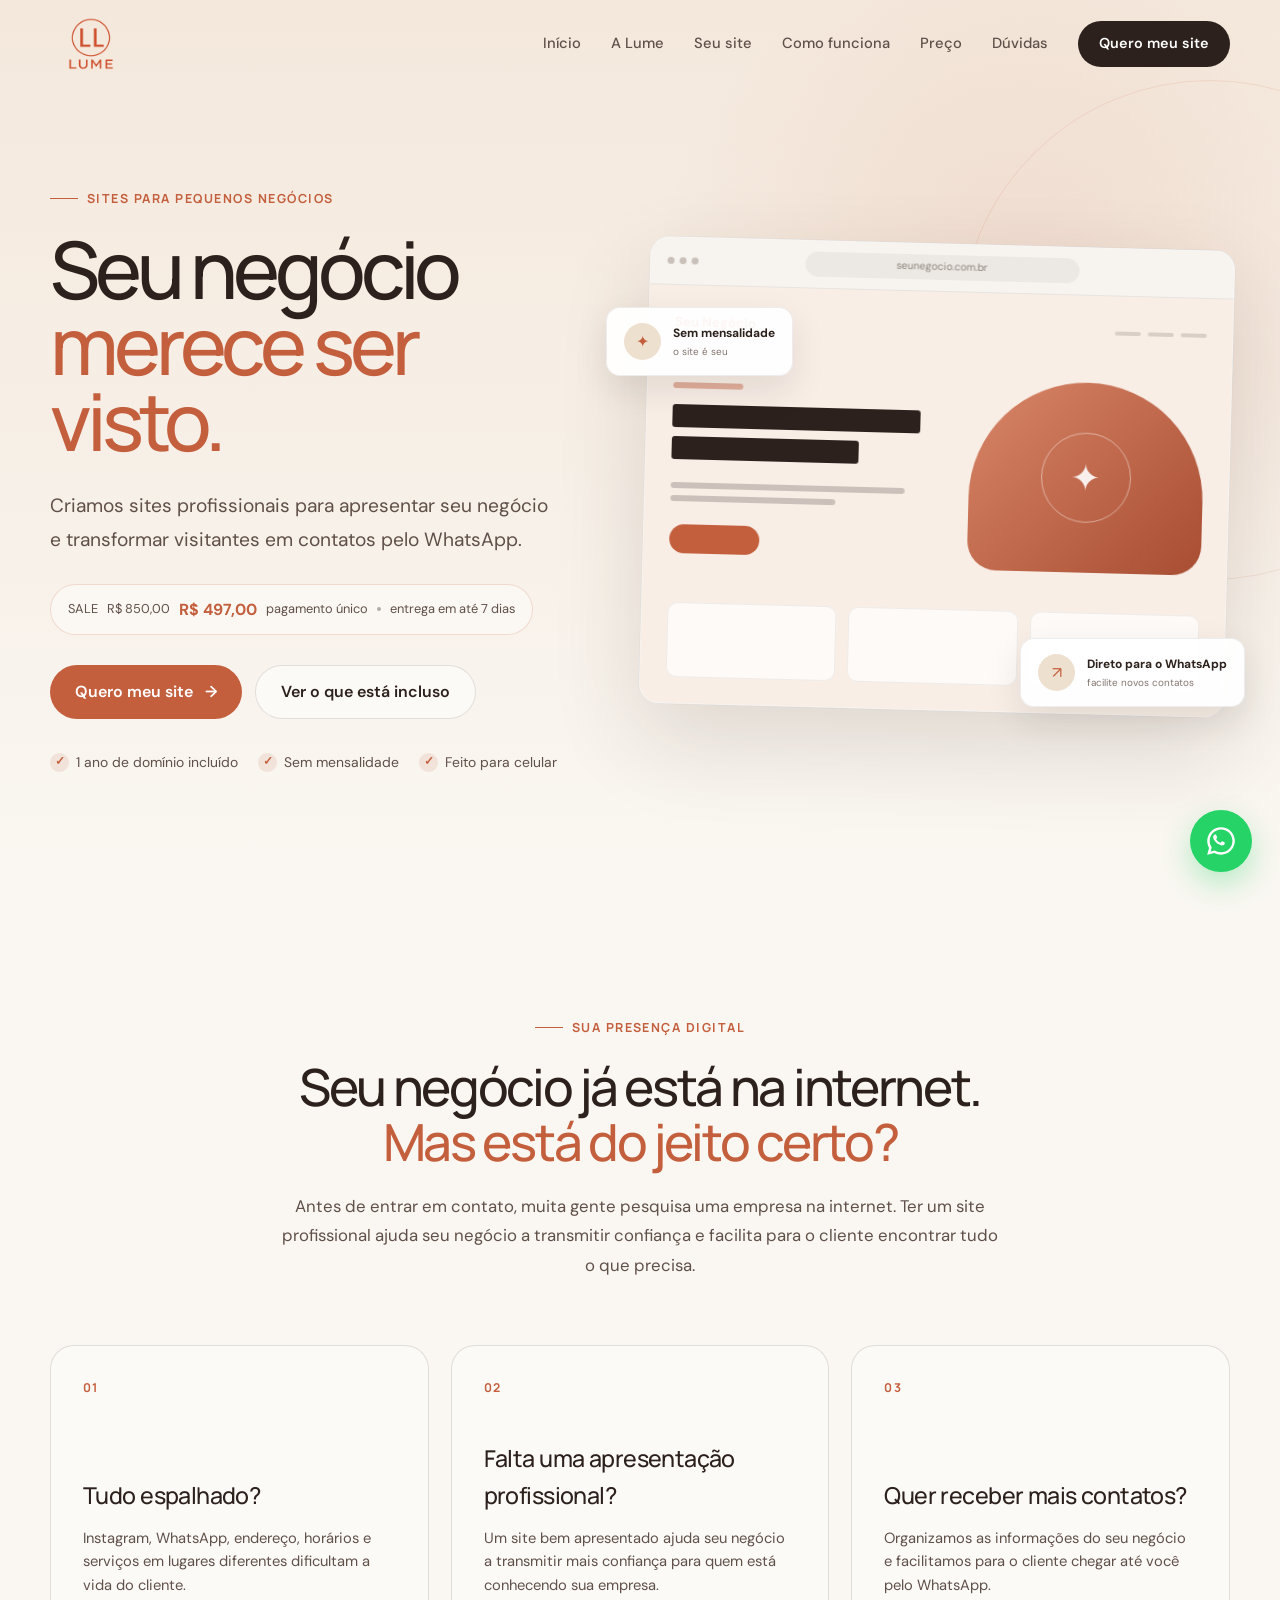
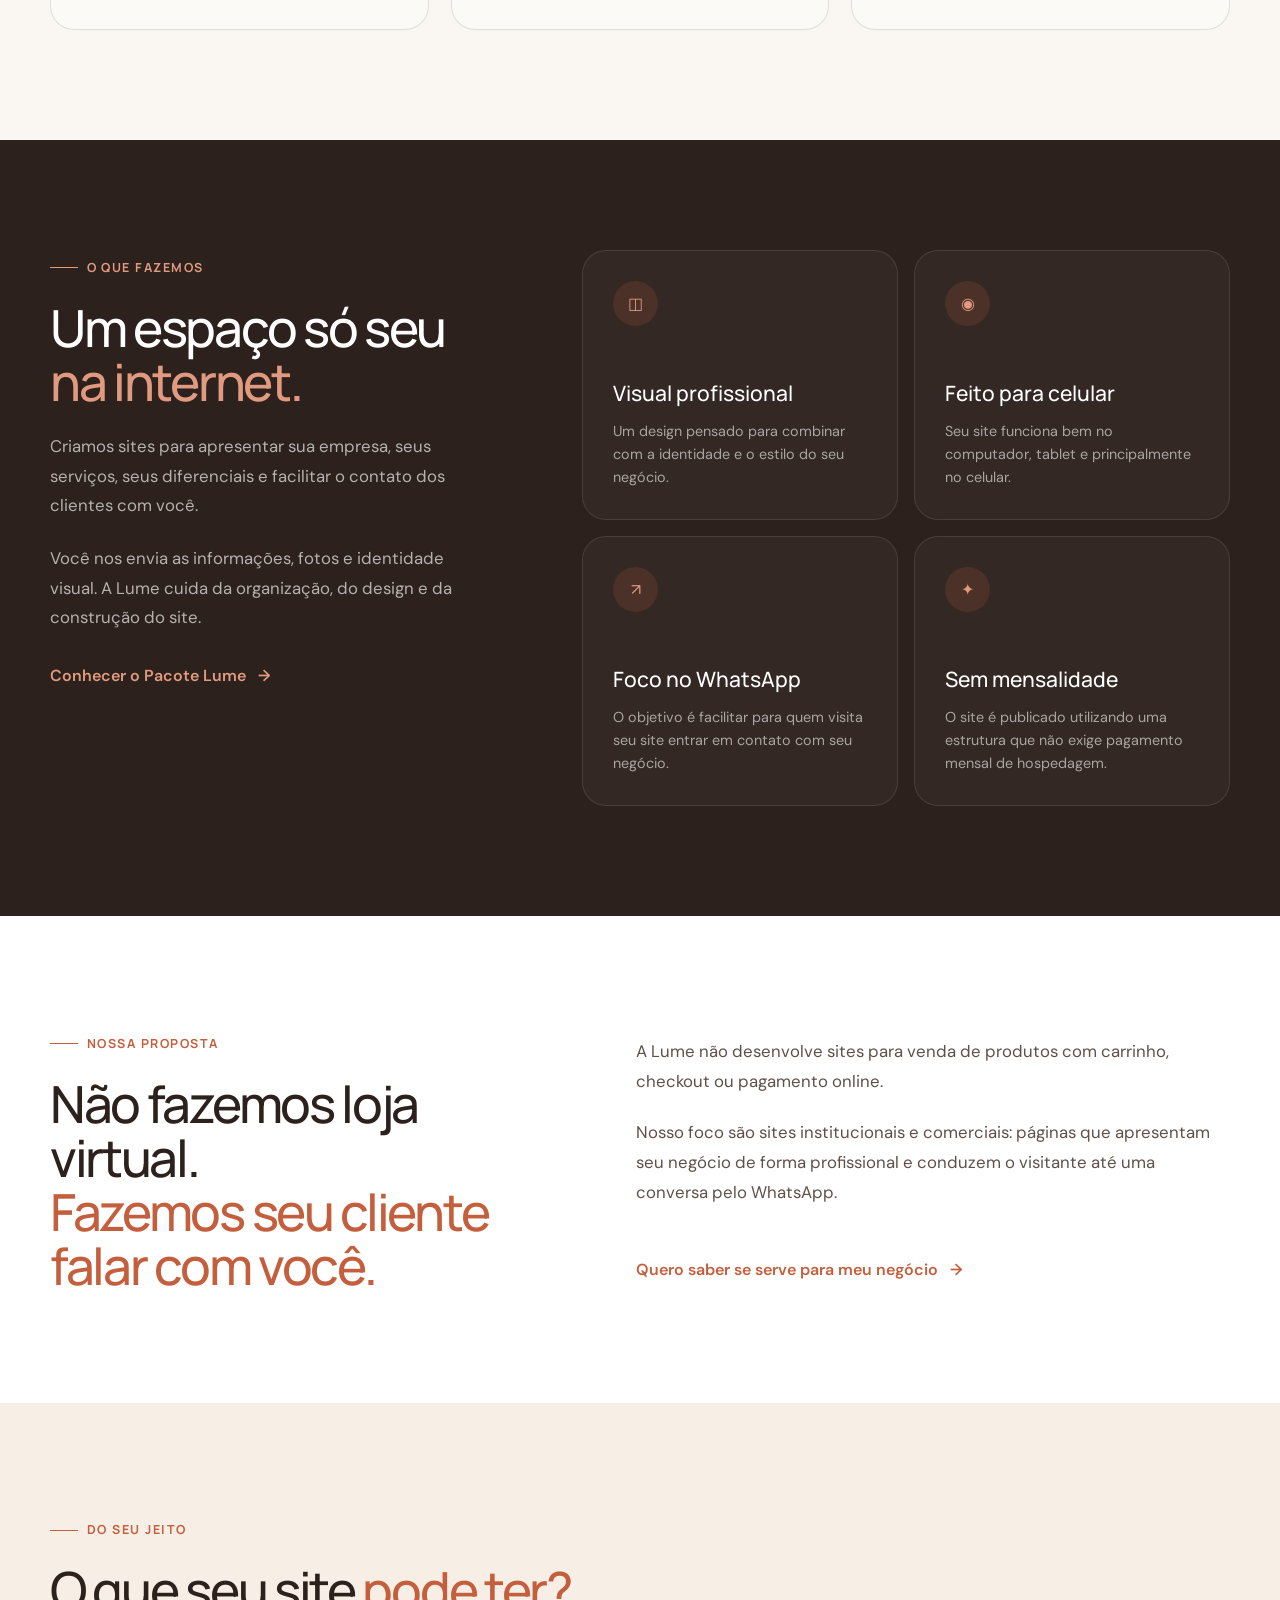
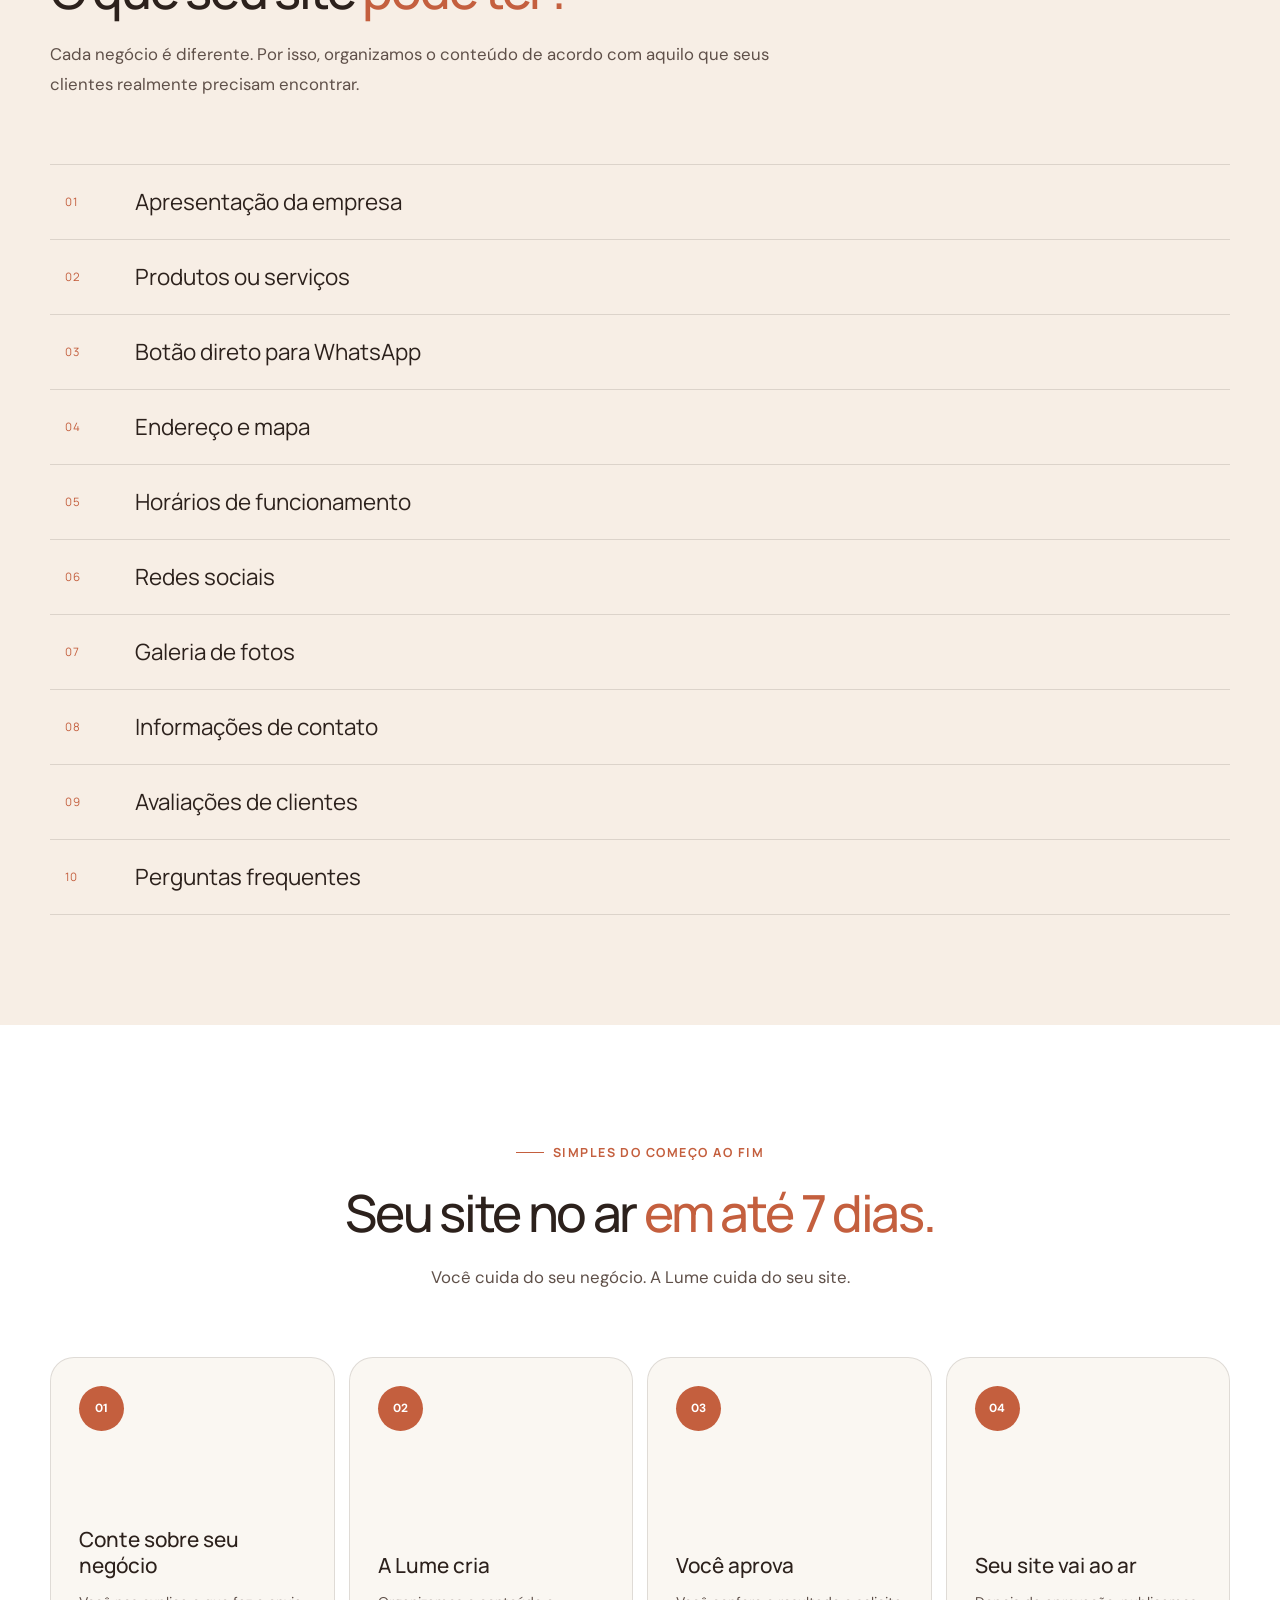
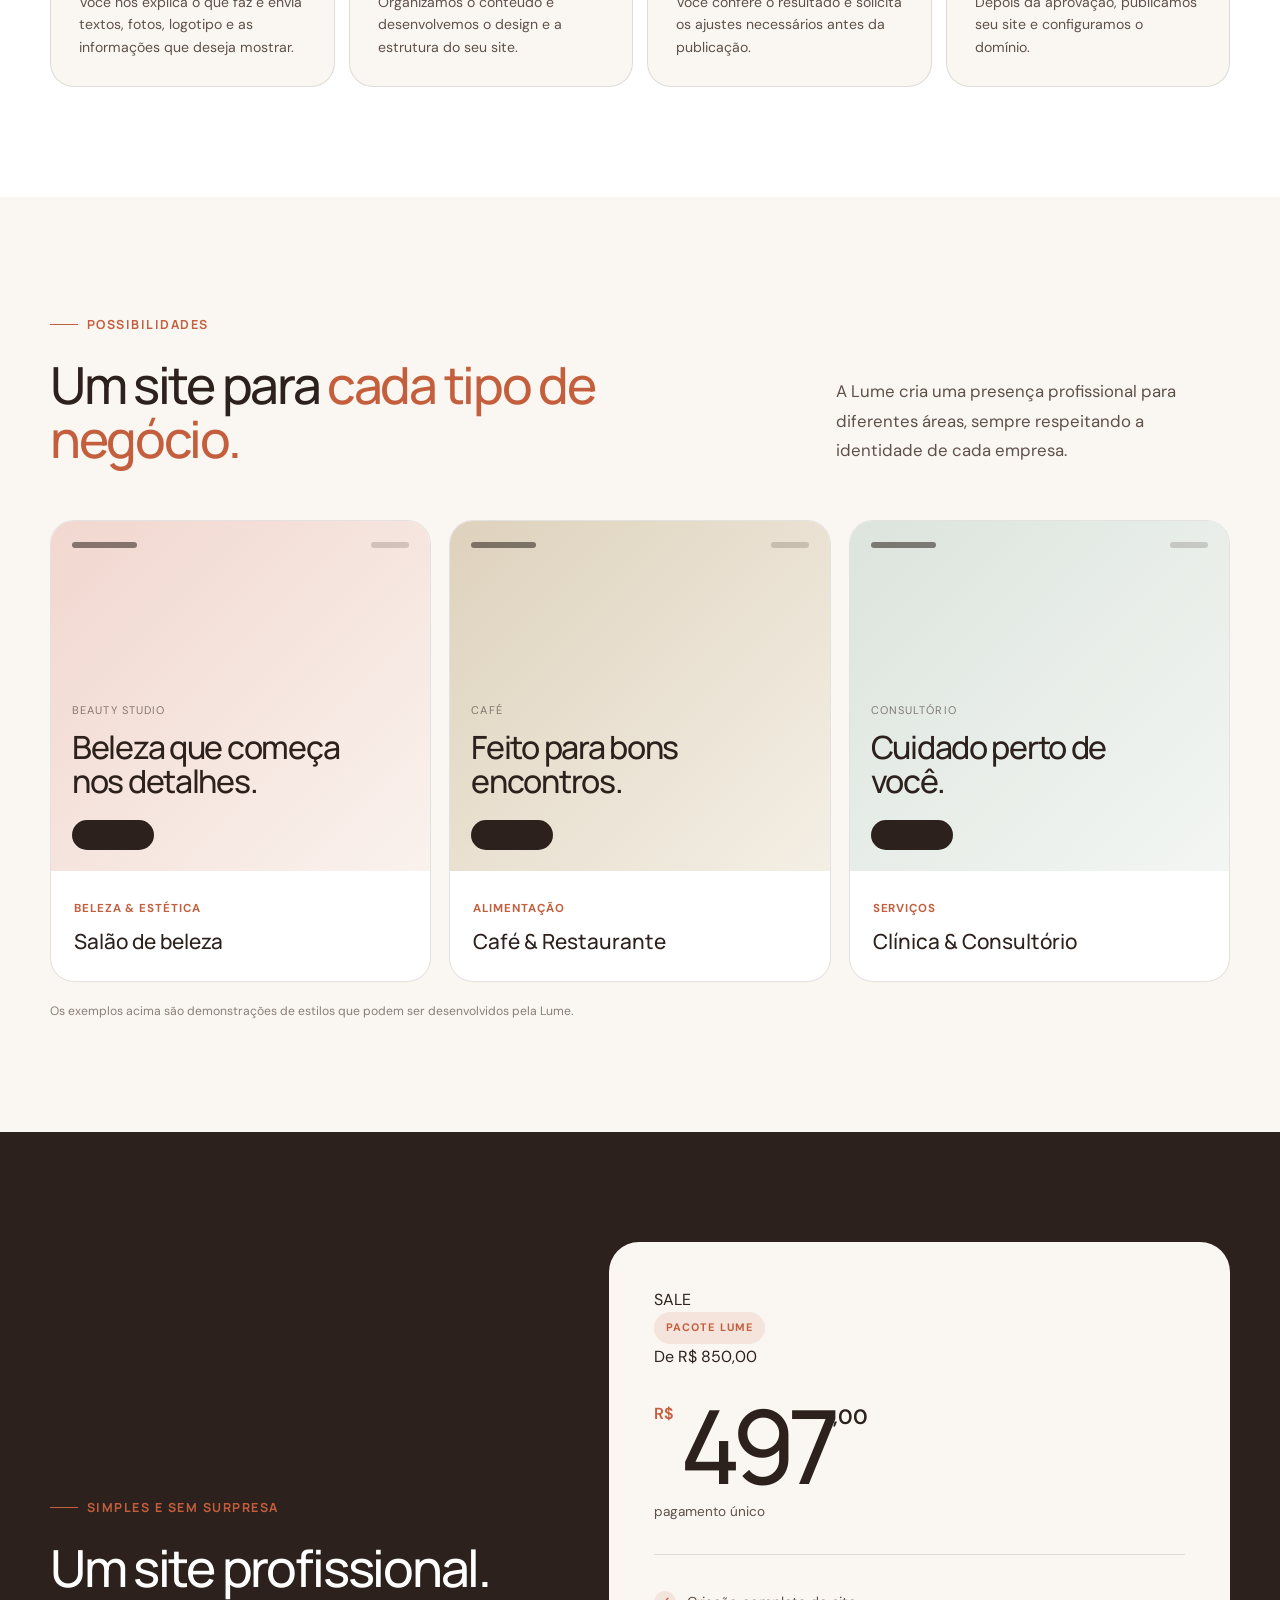
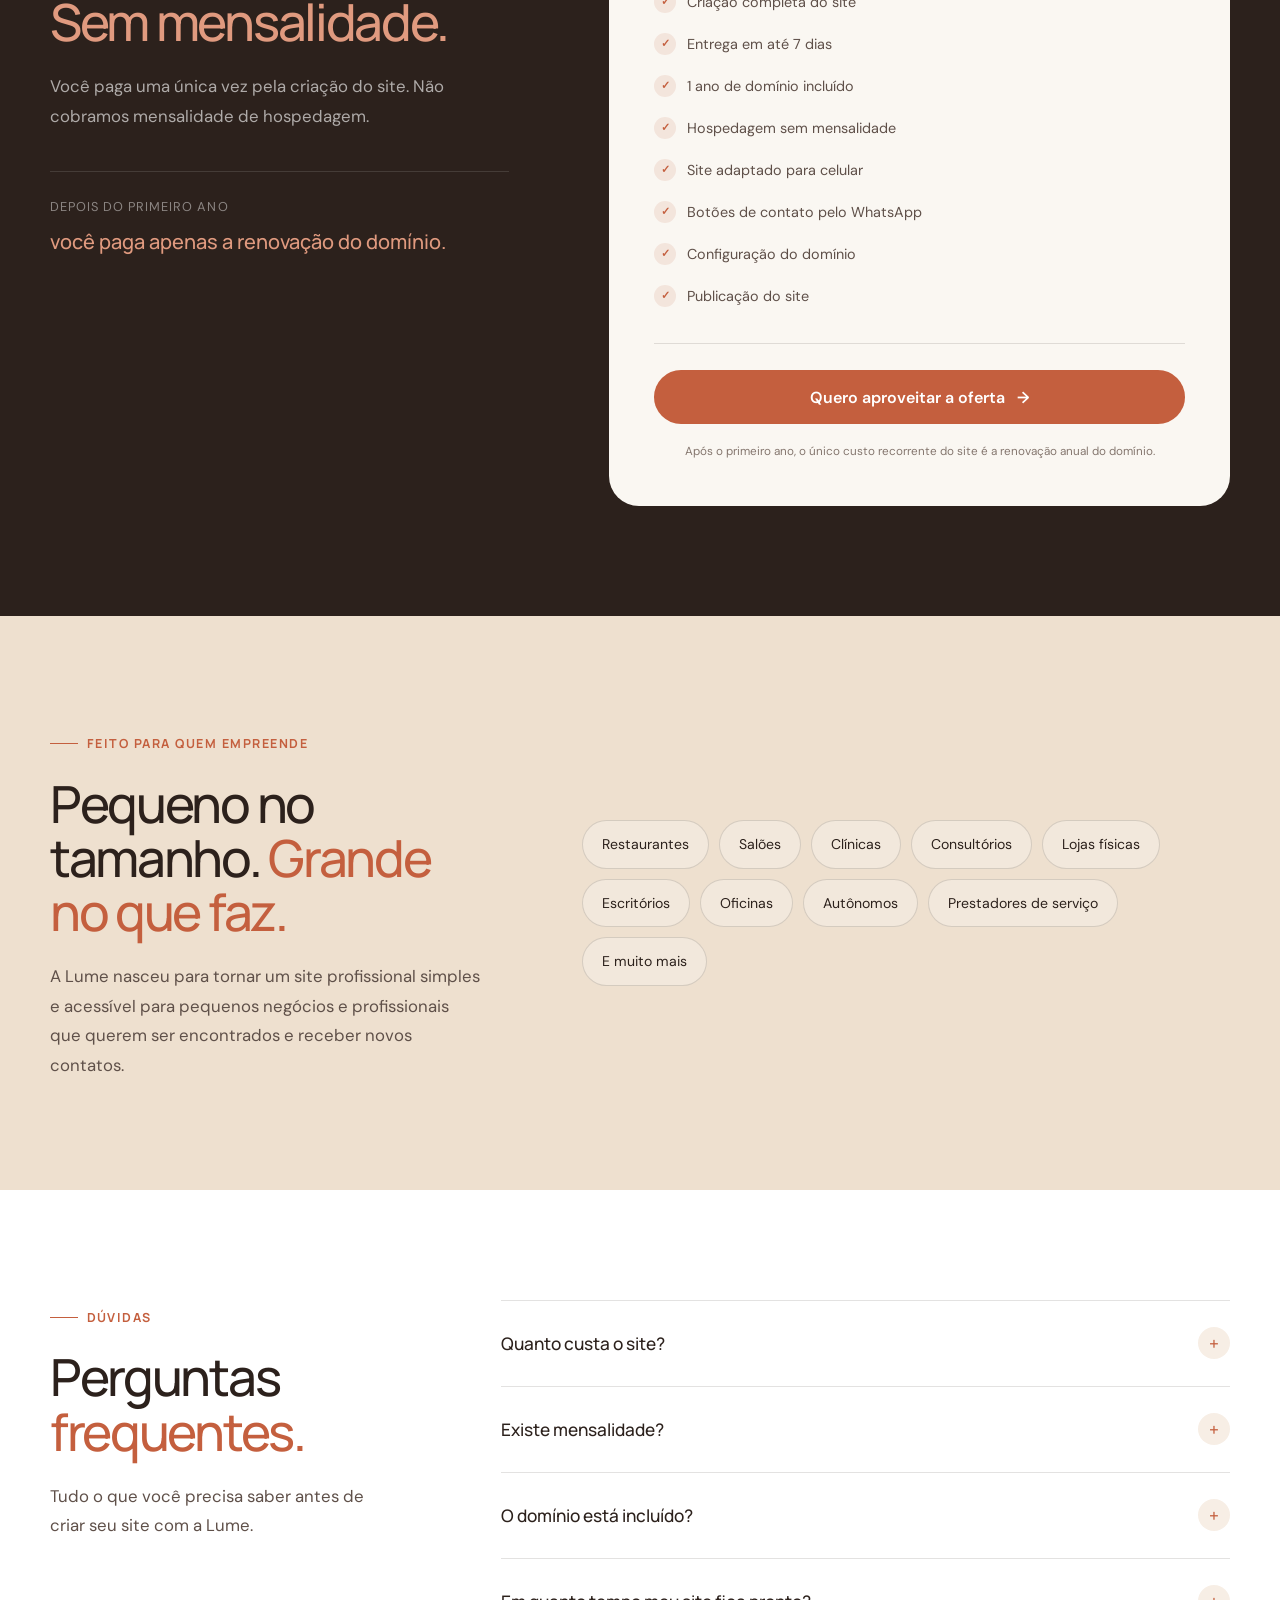
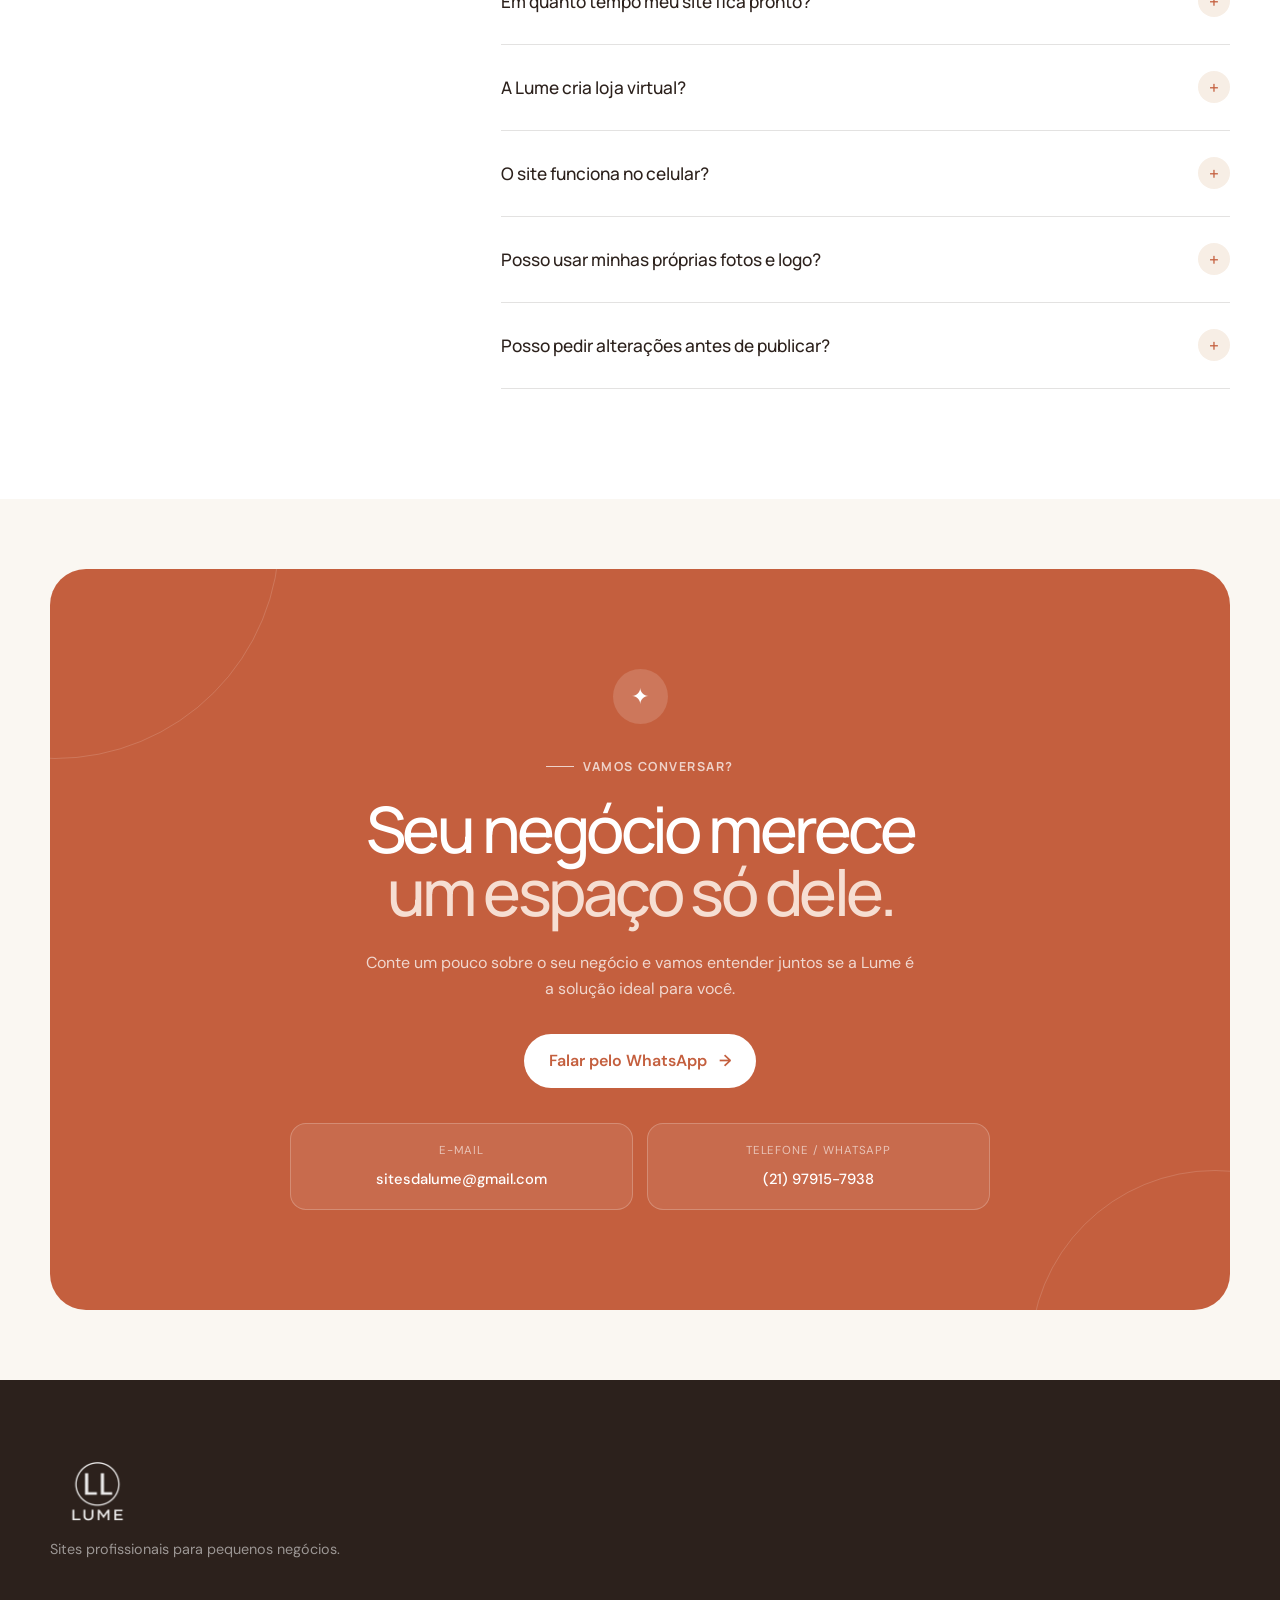
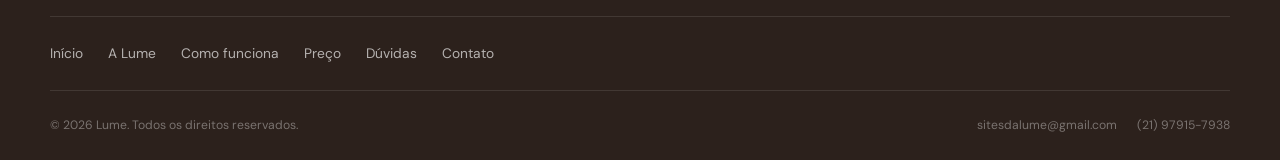
==== index.html @ 743e40e5 "Cria site inicial da Lume" ====
<!DOCTYPE html>
<html lang="pt-BR">
<head>
    <meta charset="UTF-8">

    <meta
        name="viewport"
        content="width=device-width, initial-scale=1.0"
    >

    <title>Lume | Sites para pequenos negócios</title>

    <meta
        name="description"
        content="A Lume cria sites profissionais para pequenos negócios, focados em gerar contatos pelo WhatsApp. Oferta especial por R$ 497, entrega em até 7 dias, 1 ano de domínio incluído e sem mensalidade."
    >

    <meta
        name="theme-color"
        content="#f4e8dc"
    >

    <!-- FAVICON -->
    <link
        rel="icon"
        type="image/png"
        href="imagens/logo-lume-t.png"
    >

    <link
        rel="apple-touch-icon"
        href="imagens/logo-lume-t.png"
    >

    <!-- GOOGLE FONTS -->
    <link
        rel="preconnect"
        href="https://fonts.googleapis.com"
    >

    <link
        rel="preconnect"
        href="https://fonts.gstatic.com"
        crossorigin
    >

    <link
        href="https://fonts.googleapis.com/css2?family=DM+Sans:wght@400;500;600;700&family=Manrope:wght@400;500;600;700&display=swap"
        rel="stylesheet"
    >

    <link
        rel="stylesheet"
        href="style.css"
    >
</head>

<body>

    <header class="header" id="header">

        <div class="container header-container">

            <a
                href="#inicio"
                class="logo-link"
                aria-label="Lume - Página inicial"
            >
                <img
                    src="imagens/logo-lume-t.png"
                    alt="Lume"
                    class="logo"
                >
            </a>

            <nav
                class="nav"
                id="nav"
                aria-label="Menu principal"
            >

                <a href="#inicio">Início</a>
                <a href="#sobre">A Lume</a>
                <a href="#sites">Seu site</a>
                <a href="#processo">Como funciona</a>
                <a href="#pacote">Preço</a>
                <a href="#faq">Dúvidas</a>

            </nav>

            <a
                href="#contato"
                class="btn btn-header"
            >
                Quero meu site
            </a>

            <button
                class="menu-button"
                id="menuButton"
                aria-label="Abrir menu"
                aria-expanded="false"
                aria-controls="nav"
            >
                <span></span>
                <span></span>
                <span></span>
            </button>

        </div>

    </header>


    <main>

        <!-- HERO -->

        <section
            class="hero"
            id="inicio"
        >

            <div class="container hero-container">

                <div class="hero-content reveal">

                    <span class="eyebrow">
                        Sites para pequenos negócios
                    </span>

                    <h1>
                        Seu negócio
                        <span>merece ser visto.</span>
                    </h1>

                    <p class="hero-text">
                        Criamos sites profissionais para apresentar
                        seu negócio e transformar visitantes em
                        contatos pelo WhatsApp.
                    </p>


                    <div class="hero-offer">

                        <span class="hero-sale">
                            SALE
                        </span>

                        <span class="hero-old-price">
                            R$ 850,00
                        </span>

                        <strong>
                            R$ 497,00
                        </strong>

                        <span>
                            pagamento único
                        </span>

                        <i></i>

                        <span>
                            entrega em até 7 dias
                        </span>

                    </div>


                    <div class="hero-actions">

                        <a
                            href="https://wa.me/5521979157938?text=Olá%2C%20Lume!%20Tenho%20interesse%20na%20oferta%20de%20R%24%20497%20para%20criação%20do%20meu%20site."
                            class="btn btn-primary"
                            target="_blank"
                            rel="noopener noreferrer"
                        >
                            Quero meu site
                            <span aria-hidden="true">→</span>
                        </a>

                        <a
                            href="#pacote"
                            class="btn btn-secondary"
                        >
                            Ver o que está incluso
                        </a>

                    </div>


                    <div class="hero-features">

                        <div>
                            <span class="check">✓</span>
                            1 ano de domínio incluído
                        </div>

                        <div>
                            <span class="check">✓</span>
                            Sem mensalidade
                        </div>

                        <div>
                            <span class="check">✓</span>
                            Feito para celular
                        </div>

                    </div>

                </div>


                <div class="hero-visual reveal">

                    <div class="browser-card">

                        <div class="browser-top">

                            <div class="browser-dots">
                                <span></span>
                                <span></span>
                                <span></span>
                            </div>

                            <div class="browser-address">
                                seunegocio.com.br
                            </div>

                        </div>

                        <div class="browser-content">

                            <div class="mock-header">

                                <div class="mock-logo">
                                    Seu Negócio
                                </div>

                                <div class="mock-nav">
                                    <span></span>
                                    <span></span>
                                    <span></span>
                                </div>

                            </div>

                            <div class="mock-hero">

                                <div class="mock-copy">

                                    <div class="mock-small"></div>

                                    <div class="mock-title"></div>

                                    <div class="mock-title short"></div>

                                    <div class="mock-paragraph"></div>
                                    <div class="mock-paragraph small"></div>

                                    <div class="mock-button"></div>

                                </div>

                                <div class="mock-image">

                                    <div class="mock-image-shape">
                                        ✦
                                    </div>

                                </div>

                            </div>

                            <div class="mock-cards">
                                <div></div>
                                <div></div>
                                <div></div>
                            </div>

                        </div>

                    </div>


                    <div class="floating-card floating-card-one">

                        <span class="floating-icon">
                            ✦
                        </span>

                        <div>
                            <strong>
                                Sem mensalidade
                            </strong>

                            <small>
                                o site é seu
                            </small>
                        </div>

                    </div>


                    <div class="floating-card floating-card-two">

                        <span class="floating-icon">
                            ↗
                        </span>

                        <div>
                            <strong>
                                Direto para o WhatsApp
                            </strong>

                            <small>
                                facilite novos contatos
                            </small>
                        </div>

                    </div>

                </div>

            </div>

        </section>


        <!-- PROBLEMA -->

        <section
            class="section section-light"
            id="sobre"
        >

            <div class="container">

                <div class="section-heading centered reveal">

                    <span class="eyebrow">
                        Sua presença digital
                    </span>

                    <h2>
                        Seu negócio já está na internet.
                        <span>Mas está do jeito certo?</span>
                    </h2>

                    <p>
                        Antes de entrar em contato, muita gente pesquisa
                        uma empresa na internet. Ter um site profissional
                        ajuda seu negócio a transmitir confiança e facilita
                        para o cliente encontrar tudo o que precisa.
                    </p>

                </div>


                <div class="problem-grid">

                    <article class="problem-card reveal">

                        <span class="number">01</span>

                        <h3>
                            Tudo espalhado?
                        </h3>

                        <p>
                            Instagram, WhatsApp, endereço, horários
                            e serviços em lugares diferentes dificultam
                            a vida do cliente.
                        </p>

                    </article>


                    <article class="problem-card reveal">

                        <span class="number">02</span>

                        <h3>
                            Falta uma apresentação profissional?
                        </h3>

                        <p>
                            Um site bem apresentado ajuda seu negócio
                            a transmitir mais confiança para quem
                            está conhecendo sua empresa.
                        </p>

                    </article>


                    <article class="problem-card reveal">

                        <span class="number">03</span>

                        <h3>
                            Quer receber mais contatos?
                        </h3>

                        <p>
                            Organizamos as informações do seu negócio
                            e facilitamos para o cliente chegar até você
                            pelo WhatsApp.
                        </p>

                    </article>

                </div>

            </div>

        </section>


        <!-- O QUE FAZEMOS -->

        <section
            class="section section-dark"
            id="sites"
        >

            <div class="container site-showcase">

                <div class="site-showcase-copy reveal">

                    <span class="eyebrow eyebrow-light">
                        O que fazemos
                    </span>

                    <h2>
                        Um espaço só seu
                        <span>na internet.</span>
                    </h2>

                    <p>
                        Criamos sites para apresentar sua empresa,
                        seus serviços, seus diferenciais e facilitar
                        o contato dos clientes com você.
                    </p>

                    <p>
                        Você nos envia as informações, fotos e identidade
                        visual. A Lume cuida da organização, do design
                        e da construção do site.
                    </p>

                    <a
                        href="#pacote"
                        class="text-link"
                    >
                        Conhecer o Pacote Lume
                        <span>→</span>
                    </a>

                </div>


                <div class="site-features-grid">

                    <article class="feature-card reveal">

                        <div class="feature-icon">◫</div>

                        <h3>
                            Visual profissional
                        </h3>

                        <p>
                            Um design pensado para combinar com
                            a identidade e o estilo do seu negócio.
                        </p>

                    </article>


                    <article class="feature-card reveal">

                        <div class="feature-icon">◉</div>

                        <h3>
                            Feito para celular
                        </h3>

                        <p>
                            Seu site funciona bem no computador,
                            tablet e principalmente no celular.
                        </p>

                    </article>


                    <article class="feature-card reveal">

                        <div class="feature-icon">↗</div>

                        <h3>
                            Foco no WhatsApp
                        </h3>

                        <p>
                            O objetivo é facilitar para quem visita
                            seu site entrar em contato com seu negócio.
                        </p>

                    </article>


                    <article class="feature-card reveal">

                        <div class="feature-icon">✦</div>

                        <h3>
                            Sem mensalidade
                        </h3>

                        <p>
                            O site é publicado utilizando uma estrutura
                            que não exige pagamento mensal de hospedagem.
                        </p>

                    </article>

                </div>

            </div>

        </section>


        <!-- NÃO FAZEMOS E-COMMERCE -->

        <section class="section purpose-section">

            <div class="container purpose-container">

                <div class="purpose-copy reveal">

                    <span class="eyebrow">
                        Nossa proposta
                    </span>

                    <h2>
                        Não fazemos loja virtual.
                        <span>Fazemos seu cliente falar com você.</span>
                    </h2>

                </div>


                <div class="purpose-text reveal">

                    <p>
                        A Lume não desenvolve sites para venda de produtos
                        com carrinho, checkout ou pagamento online.
                    </p>

                    <p>
                        Nosso foco são sites institucionais e comerciais:
                        páginas que apresentam seu negócio de forma profissional
                        e conduzem o visitante até uma conversa pelo WhatsApp.
                    </p>

                    <a
                        href="https://wa.me/5521979157938?text=Olá%2C%20Lume!%20Gostaria%20de%20saber%20se%20o%20site%20da%20Lume%20funciona%20para%20o%20meu%20negócio."
                        target="_blank"
                        rel="noopener noreferrer"
                        class="text-link purpose-link"
                    >
                        Quero saber se serve para meu negócio
                        <span>→</span>
                    </a>

                </div>

            </div>

        </section>


        <!-- O QUE PODE TER -->

        <section class="section included-section">

            <div class="container">

                <div class="section-heading reveal">

                    <span class="eyebrow">
                        Do seu jeito
                    </span>

                    <h2>
                        O que seu site
                        <span>pode ter?</span>
                    </h2>

                    <p>
                        Cada negócio é diferente. Por isso, organizamos
                        o conteúdo de acordo com aquilo que seus clientes
                        realmente precisam encontrar.
                    </p>

                </div>


                <div class="included-grid">

                    <div class="included-item reveal">
                        <span>01</span>
                        Apresentação da empresa
                    </div>

                    <div class="included-item reveal">
                        <span>02</span>
                        Produtos ou serviços
                    </div>

                    <div class="included-item reveal">
                        <span>03</span>
                        Botão direto para WhatsApp
                    </div>

                    <div class="included-item reveal">
                        <span>04</span>
                        Endereço e mapa
                    </div>

                    <div class="included-item reveal">
                        <span>05</span>
                        Horários de funcionamento
                    </div>

                    <div class="included-item reveal">
                        <span>06</span>
                        Redes sociais
                    </div>

                    <div class="included-item reveal">
                        <span>07</span>
                        Galeria de fotos
                    </div>

                    <div class="included-item reveal">
                        <span>08</span>
                        Informações de contato
                    </div>

                    <div class="included-item reveal">
                        <span>09</span>
                        Avaliações de clientes
                    </div>

                    <div class="included-item reveal">
                        <span>10</span>
                        Perguntas frequentes
                    </div>

                </div>

            </div>

        </section>


        <!-- COMO FUNCIONA -->

        <section
            class="section process-section"
            id="processo"
        >

            <div class="container">

                <div class="section-heading centered reveal">

                    <span class="eyebrow">
                        Simples do começo ao fim
                    </span>

                    <h2>
                        Seu site no ar
                        <span>em até 7 dias.</span>
                    </h2>

                    <p>
                        Você cuida do seu negócio.
                        A Lume cuida do seu site.
                    </p>

                </div>


                <div class="process-grid">

                    <article class="process-card reveal">

                        <div class="process-number">01</div>

                        <h3>
                            Conte sobre seu negócio
                        </h3>

                        <p>
                            Você nos explica o que faz e envia
                            textos, fotos, logotipo e as informações
                            que deseja mostrar.
                        </p>

                    </article>


                    <article class="process-card reveal">

                        <div class="process-number">02</div>

                        <h3>
                            A Lume cria
                        </h3>

                        <p>
                            Organizamos o conteúdo e desenvolvemos
                            o design e a estrutura do seu site.
                        </p>

                    </article>


                    <article class="process-card reveal">

                        <div class="process-number">03</div>

                        <h3>
                            Você aprova
                        </h3>

                        <p>
                            Você confere o resultado e solicita
                            os ajustes necessários antes da publicação.
                        </p>

                    </article>


                    <article class="process-card reveal">

                        <div class="process-number">04</div>

                        <h3>
                            Seu site vai ao ar
                        </h3>

                        <p>
                            Depois da aprovação, publicamos seu site
                            e configuramos o domínio.
                        </p>

                    </article>

                </div>

            </div>

        </section>


        <!-- PORTFÓLIO -->

        <section
            class="section portfolio-section"
            id="portfolio"
        >

            <div class="container">

                <div class="portfolio-heading reveal">

                    <div>

                        <span class="eyebrow">
                            Possibilidades
                        </span>

                        <h2>
                            Um site para
                            <span>cada tipo de negócio.</span>
                        </h2>

                    </div>

                    <p>
                        A Lume cria uma presença profissional
                        para diferentes áreas, sempre respeitando
                        a identidade de cada empresa.
                    </p>

                </div>


                <div class="portfolio-grid">

                    <article class="portfolio-card portfolio-one reveal">

                        <div class="portfolio-preview">

                            <div class="preview-top">
                                <span></span>
                                <span></span>
                            </div>

                            <div class="preview-content">

                                <span class="preview-tag">
                                    Beauty Studio
                                </span>

                                <strong>
                                    Beleza que começa
                                    nos detalhes.
                                </strong>

                                <div class="preview-button"></div>

                            </div>

                        </div>

                        <div class="portfolio-info">

                            <span>
                                Beleza & Estética
                            </span>

                            <h3>
                                Salão de beleza
                            </h3>

                        </div>

                    </article>


                    <article class="portfolio-card portfolio-two reveal">

                        <div class="portfolio-preview">

                            <div class="preview-top">
                                <span></span>
                                <span></span>
                            </div>

                            <div class="preview-content">

                                <span class="preview-tag">
                                    Café
                                </span>

                                <strong>
                                    Feito para
                                    bons encontros.
                                </strong>

                                <div class="preview-button"></div>

                            </div>

                        </div>

                        <div class="portfolio-info">

                            <span>
                                Alimentação
                            </span>

                            <h3>
                                Café & Restaurante
                            </h3>

                        </div>

                    </article>


                    <article class="portfolio-card portfolio-three reveal">

                        <div class="portfolio-preview">

                            <div class="preview-top">
                                <span></span>
                                <span></span>
                            </div>

                            <div class="preview-content">

                                <span class="preview-tag">
                                    Consultório
                                </span>

                                <strong>
                                    Cuidado perto
                                    de você.
                                </strong>

                                <div class="preview-button"></div>

                            </div>

                        </div>

                        <div class="portfolio-info">

                            <span>
                                Serviços
                            </span>

                            <h3>
                                Clínica & Consultório
                            </h3>

                        </div>

                    </article>

                </div>


                <p class="portfolio-note reveal">
                    Os exemplos acima são demonstrações de estilos
                    que podem ser desenvolvidos pela Lume.
                </p>

            </div>

        </section>


        <!-- PREÇO -->

        <section
            class="section pricing-section"
            id="pacote"
        >

            <div class="container pricing-container">

                <div class="pricing-copy reveal">

                    <span class="eyebrow">
                        Simples e sem surpresa
                    </span>

                    <h2>
                        Um site profissional.
                        <span>Sem mensalidade.</span>
                    </h2>

                    <p>
                        Você paga uma única vez pela criação do site.
                        Não cobramos mensalidade de hospedagem.
                    </p>


                    <div class="pricing-highlight">

                        <span>
                            Depois do primeiro ano
                        </span>

                        <strong>
                            você paga apenas a renovação do domínio.
                        </strong>

                    </div>

                </div>


                <div class="price-card reveal">


                    <div class="sale-banner">
                        SALE
                    </div>


                    <div class="price-card-top">

                        <span class="price-badge">
                            PACOTE LUME
                        </span>


                        <div class="old-price">
                            De R$ 850,00
                        </div>


                        <div class="price">

                            <small>
                                R$
                            </small>

                            <strong>
                                497
                            </strong>

                            <span>
                                ,00
                            </span>

                        </div>


                        <p>
                            pagamento único
                        </p>

                    </div>


                    <div class="price-features">

                        <div>
                            <span>✓</span>
                            Criação completa do site
                        </div>

                        <div>
                            <span>✓</span>
                            Entrega em até 7 dias
                        </div>

                        <div>
                            <span>✓</span>
                            1 ano de domínio incluído
                        </div>

                        <div>
                            <span>✓</span>
                            Hospedagem sem mensalidade
                        </div>

                        <div>
                            <span>✓</span>
                            Site adaptado para celular
                        </div>

                        <div>
                            <span>✓</span>
                            Botões de contato pelo WhatsApp
                        </div>

                        <div>
                            <span>✓</span>
                            Configuração do domínio
                        </div>

                        <div>
                            <span>✓</span>
                            Publicação do site
                        </div>

                    </div>


                    <a
                        href="https://wa.me/5521979157938?text=Olá%2C%20Lume!%20Tenho%20interesse%20na%20oferta%20do%20Pacote%20Lume%20por%20R%24%20497."
                        target="_blank"
                        rel="noopener noreferrer"
                        class="btn btn-price"
                    >
                        Quero aproveitar a oferta
                        <span>→</span>
                    </a>


                    <p class="price-note">
                        Após o primeiro ano, o único custo recorrente
                        do site é a renovação anual do domínio.
                    </p>

                </div>

            </div>

        </section>


        <!-- PARA QUEM É -->

        <section class="section business-section">

            <div class="container business-container">

                <div class="business-copy reveal">

                    <span class="eyebrow">
                        Feito para quem empreende
                    </span>

                    <h2>
                        Pequeno no tamanho.
                        <span>Grande no que faz.</span>
                    </h2>

                    <p>
                        A Lume nasceu para tornar um site profissional
                        simples e acessível para pequenos negócios
                        e profissionais que querem ser encontrados
                        e receber novos contatos.
                    </p>

                </div>


                <div class="business-list reveal">

                    <span>Restaurantes</span>
                    <span>Salões</span>
                    <span>Clínicas</span>
                    <span>Consultórios</span>
                    <span>Lojas físicas</span>
                    <span>Escritórios</span>
                    <span>Oficinas</span>
                    <span>Autônomos</span>
                    <span>Prestadores de serviço</span>
                    <span>E muito mais</span>

                </div>

            </div>

        </section>


        <!-- FAQ -->

        <section
            class="section faq-section"
            id="faq"
        >

            <div class="container faq-container">

                <div class="faq-heading reveal">

                    <span class="eyebrow">
                        Dúvidas
                    </span>

                    <h2>
                        Perguntas
                        <span>frequentes.</span>
                    </h2>

                    <p>
                        Tudo o que você precisa saber
                        antes de criar seu site com a Lume.
                    </p>

                </div>


                <div class="faq-list">

                    <article class="faq-item reveal">

                        <button
                            class="faq-question"
                            aria-expanded="false"
                        >
                            Quanto custa o site?

                            <span>+</span>
                        </button>

                        <div class="faq-answer">

                            <p>
                                O valor normal do Pacote Lume é R$ 850,00,
                                mas atualmente ele está em oferta por
                                R$ 497,00, em pagamento único.
                            </p>

                        </div>

                    </article>


                    <article class="faq-item reveal">

                        <button
                            class="faq-question"
                            aria-expanded="false"
                        >
                            Existe mensalidade?

                            <span>+</span>
                        </button>

                        <div class="faq-answer">

                            <p>
                                Não. Um dos diferenciais da Lume é justamente
                                não prender o cliente a uma mensalidade.
                                Após o primeiro ano, o único custo recorrente
                                é a renovação do domínio.
                            </p>

                        </div>

                    </article>


                    <article class="faq-item reveal">

                        <button
                            class="faq-question"
                            aria-expanded="false"
                        >
                            O domínio está incluído?

                            <span>+</span>
                        </button>

                        <div class="faq-answer">

                            <p>
                                Sim. O primeiro ano de domínio está incluído
                                no Pacote Lume. Depois desse período,
                                o cliente passa a pagar somente a renovação
                                anual do domínio.
                            </p>

                        </div>

                    </article>


                    <article class="faq-item reveal">

                        <button
                            class="faq-question"
                            aria-expanded="false"
                        >
                            Em quanto tempo meu site fica pronto?

                            <span>+</span>
                        </button>

                        <div class="faq-answer">

                            <p>
                                O prazo de entrega é de até 7 dias,
                                depois que recebermos as informações
                                e materiais necessários para criar o site.
                            </p>

                        </div>

                    </article>


                    <article class="faq-item reveal">

                        <button
                            class="faq-question"
                            aria-expanded="false"
                        >
                            A Lume cria loja virtual?

                            <span>+</span>
                        </button>

                        <div class="faq-answer">

                            <p>
                                Não. Não desenvolvemos lojas virtuais
                                com carrinho de compras, checkout ou
                                pagamento online. Nosso foco é criar sites
                                para apresentar seu negócio e gerar
                                contatos pelo WhatsApp.
                            </p>

                        </div>

                    </article>


                    <article class="faq-item reveal">

                        <button
                            class="faq-question"
                            aria-expanded="false"
                        >
                            O site funciona no celular?

                            <span>+</span>
                        </button>

                        <div class="faq-answer">

                            <p>
                                Sim. Os sites são desenvolvidos para
                                funcionar bem no celular, tablet
                                e computador.
                            </p>

                        </div>

                    </article>


                    <article class="faq-item reveal">

                        <button
                            class="faq-question"
                            aria-expanded="false"
                        >
                            Posso usar minhas próprias fotos e logo?

                            <span>+</span>
                        </button>

                        <div class="faq-answer">

                            <p>
                                Sim. Utilizamos seu logotipo, suas fotos,
                                cores e informações para deixar o site
                                alinhado com a identidade do seu negócio.
                            </p>

                        </div>

                    </article>


                    <article class="faq-item reveal">

                        <button
                            class="faq-question"
                            aria-expanded="false"
                        >
                            Posso pedir alterações antes de publicar?

                            <span>+</span>
                        </button>

                        <div class="faq-answer">

                            <p>
                                Sim. Antes da publicação você confere
                                o resultado e pode solicitar os ajustes
                                necessários conforme o combinado
                                para o projeto.
                            </p>

                        </div>

                    </article>

                </div>

            </div>

        </section>


        <!-- CONTATO -->

        <section
            class="contact-section"
            id="contato"
        >

            <div class="container">

                <div class="contact-box reveal">

                    <div class="contact-symbol">
                        ✦
                    </div>

                    <span class="eyebrow eyebrow-light">
                        Vamos conversar?
                    </span>

                    <h2>
                        Seu negócio merece
                        <span>um espaço só dele.</span>
                    </h2>

                    <p>
                        Conte um pouco sobre o seu negócio
                        e vamos entender juntos se a Lume
                        é a solução ideal para você.
                    </p>

                    <div class="contact-actions">

                        <a
                            href="https://wa.me/5521979157938?text=Olá%2C%20Lume!%20Gostaria%20de%20saber%20mais%20sobre%20a%20criação%20de%20um%20site."
                            class="btn btn-contact"
                            target="_blank"
                            rel="noopener noreferrer"
                        >
                            Falar pelo WhatsApp
                            <span>→</span>
                        </a>

                    </div>


                    <div class="contact-details">

                        <a
                            href="mailto:sitesdalume@gmail.com"
                            class="contact-detail"
                        >
                            <span class="contact-detail-label">
                                E-mail
                            </span>

                            <strong>
                                sitesdalume@gmail.com
                            </strong>
                        </a>


                        <a
                            href="tel:+5521979157938"
                            class="contact-detail"
                        >
                            <span class="contact-detail-label">
                                Telefone / WhatsApp
                            </span>

                            <strong>
                                (21) 97915-7938
                            </strong>
                        </a>

                    </div>

                </div>

            </div>

        </section>

    </main>


    <!-- FOOTER -->

    <footer class="footer">

        <div class="container footer-container">

            <div class="footer-brand">

                <img
                    src="imagens/logo-lume-t.png"
                    alt="Lume"
                    class="footer-logo"
                >

                <p>
                    Sites profissionais para pequenos negócios.
                </p>

            </div>


            <div class="footer-links">

                <a href="#inicio">Início</a>
                <a href="#sobre">A Lume</a>
                <a href="#processo">Como funciona</a>
                <a href="#pacote">Preço</a>
                <a href="#faq">Dúvidas</a>
                <a href="#contato">Contato</a>

            </div>


            <div class="footer-bottom">

                <p>
                    © <span id="currentYear"></span> Lume.
                    Todos os direitos reservados.
                </p>

                <div class="footer-contact">

                    <a href="mailto:sitesdalume@gmail.com">
                        sitesdalume@gmail.com
                    </a>

                    <a href="tel:+5521979157938">
                        (21) 97915-7938
                    </a>

                </div>

            </div>

        </div>

    </footer>


    <!-- WHATSAPP FLUTUANTE -->

    <a
        href="https://wa.me/5521979157938?text=Olá%2C%20Lume!%20Gostaria%20de%20saber%20mais%20sobre%20a%20criação%20de%20um%20site."
        class="whatsapp-floating"
        target="_blank"
        rel="noopener noreferrer"
        aria-label="Falar com a Lume pelo WhatsApp"
        title="Falar com a Lume pelo WhatsApp"
    >

        <svg
            viewBox="0 0 32 32"
            aria-hidden="true"
        >
            <path
                d="M19.11 17.2c-.27-.14-1.6-.79-1.85-.88-.25-.09-.43-.14-.61.14-.18.27-.7.88-.86 1.06-.16.18-.32.2-.59.07-.27-.14-1.15-.42-2.19-1.35-.81-.72-1.36-1.61-1.52-1.88-.16-.27-.02-.42.12-.55.12-.12.27-.32.41-.48.14-.16.18-.27.27-.45.09-.18.05-.34-.02-.48-.07-.14-.61-1.47-.84-2.01-.22-.53-.45-.46-.61-.47h-.52c-.18 0-.48.07-.73.34-.25.27-.95.93-.95 2.26 0 1.33.97 2.62 1.11 2.8.14.18 1.91 2.91 4.62 4.08.65.28 1.15.45 1.54.57.65.21 1.24.18 1.71.11.52-.08 1.6-.65 1.83-1.28.23-.63.23-1.17.16-1.28-.07-.11-.25-.18-.52-.32z"
            />

            <path
                d="M16.04 3C8.87 3 3.04 8.82 3.04 15.99c0 2.29.6 4.53 1.73 6.5L3 29l6.68-1.75a12.93 12.93 0 0 0 6.35 1.62h.01c7.17 0 13-5.83 13-13S23.21 3 16.04 3zm0 23.68h-.01a10.75 10.75 0 0 1-5.48-1.5l-.39-.23-3.96 1.04 1.06-3.86-.25-.4a10.74 10.74 0 0 1-1.65-5.74c0-5.9 4.8-10.7 10.71-10.7 5.9 0 10.7 4.8 10.7 10.7 0 5.91-4.8 10.69-10.73 10.69z"
            />
        </svg>

        <span class="whatsapp-tooltip">
            Fale com a Lume
        </span>

    </a>


    <script src="script.js"></script>

</body>
</html>
---- style.css ----
/* =========================================================
   RESET
========================================================= */

*,
*::before,
*::after {
    margin: 0;
    padding: 0;
    box-sizing: border-box;
}

html {
    scroll-behavior: smooth;
}

body {
    font-family: "DM Sans", sans-serif;
    background: #faf7f2;
    color: #2c211c;
    line-height: 1.6;
    overflow-x: hidden;
}

body.menu-open {
    overflow: hidden;
}

img {
    max-width: 100%;
    display: block;
}

a {
    color: inherit;
    text-decoration: none;
}

button,
input,
textarea {
    font: inherit;
}

button {
    border: 0;
    background: none;
    cursor: pointer;
}


/* =========================================================
   VARIABLES
========================================================= */

:root {
    --terracotta: #c45f3e;
    --terracotta-dark: #a64c31;
    --terracotta-light: #e09a7f;

    --beige: #eee0cf;
    --beige-light: #f7eee5;
    --cream: #faf7f2;

    --brown: #2c211c;
    --brown-soft: #5f5049;

    --white: #ffffff;

    --border: rgba(44, 33, 28, 0.13);

    --container: 1180px;

    --radius-small: 14px;
    --radius-medium: 24px;
    --radius-large: 36px;
}


/* =========================================================
   BASE
========================================================= */

.container {
    width: min(var(--container), calc(100% - 40px));
    margin-inline: auto;
}

.section {
    padding: 110px 0;
}

.section-light {
    background: var(--cream);
}

.section-dark {
    background: var(--brown);
    color: var(--white);
}

.eyebrow {
    display: inline-flex;
    align-items: center;
    gap: 9px;
    margin-bottom: 22px;
    color: var(--terracotta);
    font-family: "Manrope", sans-serif;
    font-size: 0.78rem;
    font-weight: 700;
    letter-spacing: 0.12em;
    text-transform: uppercase;
}

.eyebrow::before {
    content: "";
    width: 28px;
    height: 1px;
    background: currentColor;
}

.eyebrow-light {
    color: var(--terracotta-light);
}

.section-heading {
    max-width: 720px;
    margin-bottom: 65px;
}

.section-heading.centered {
    margin-inline: auto;
    text-align: center;
}

.section-heading.centered .eyebrow {
    justify-content: center;
}

.section-heading h2,
.portfolio-heading h2,
.business-copy h2,
.faq-heading h2,
.site-showcase-copy h2,
.purpose-copy h2,
.pricing-copy h2 {
    font-family: "Manrope", sans-serif;
    font-size: clamp(2.3rem, 4vw, 4rem);
    line-height: 1.06;
    letter-spacing: -0.045em;
    font-weight: 500;
}

.section-heading h2 span,
.portfolio-heading h2 span,
.business-copy h2 span,
.faq-heading h2 span,
.site-showcase-copy h2 span,
.purpose-copy h2 span,
.pricing-copy h2 span {
    color: var(--terracotta);
}

.section-heading p,
.portfolio-heading p,
.business-copy p,
.faq-heading p,
.site-showcase-copy p,
.pricing-copy > p {
    margin-top: 24px;
    color: var(--brown-soft);
    font-size: 1.05rem;
    line-height: 1.75;
}


/* =========================================================
   BUTTONS
========================================================= */

.btn {
    min-height: 54px;
    display: inline-flex;
    align-items: center;
    justify-content: center;
    gap: 12px;
    padding: 0 25px;
    border-radius: 999px;
    font-weight: 600;

    transition:
        transform 0.25s ease,
        background 0.25s ease,
        color 0.25s ease,
        border-color 0.25s ease;
}

.btn:hover {
    transform: translateY(-2px);
}

.btn-primary {
    color: var(--white);
    background: var(--terracotta);
}

.btn-primary:hover {
    background: var(--terracotta-dark);
}

.btn-secondary {
    border: 1px solid var(--border);
    background: rgba(255, 255, 255, 0.55);
}

.btn-secondary:hover {
    border-color: var(--terracotta);
    color: var(--terracotta);
}

.btn-header {
    min-height: 46px;
    padding: 0 21px;
    background: var(--brown);
    color: var(--white);
    font-size: 0.9rem;
}

.btn-header:hover {
    background: var(--terracotta);
}


/* =========================================================
   HEADER
========================================================= */

.header {
    position: fixed;
    z-index: 1000;
    top: 0;
    left: 0;
    width: 100%;

    transition:
        background 0.3s ease,
        box-shadow 0.3s ease,
        backdrop-filter 0.3s ease;
}

.header.scrolled {
    background: rgba(250, 247, 242, 0.88);
    backdrop-filter: blur(16px);
    -webkit-backdrop-filter: blur(16px);
    box-shadow: 0 1px 0 rgba(44, 33, 28, 0.08);
}

.header-container {
    height: 88px;
    display: flex;
    align-items: center;
    justify-content: space-between;
    gap: 30px;
}

.logo-link {
    flex-shrink: 0;
}

.logo {
    width: 82px;
    height: 62px;
    object-fit: contain;
}

.nav {
    display: flex;
    align-items: center;
    gap: 30px;
    margin-left: auto;
}

.nav a {
    position: relative;
    color: var(--brown-soft);
    font-size: 0.92rem;
    font-weight: 500;
}

.nav a::after {
    content: "";
    position: absolute;
    left: 0;
    bottom: -7px;
    width: 0;
    height: 1px;
    background: var(--terracotta);
    transition: width 0.25s ease;
}

.nav a:hover {
    color: var(--brown);
}

.nav a:hover::after {
    width: 100%;
}

.menu-button {
    width: 42px;
    height: 42px;
    display: none;
    align-items: center;
    justify-content: center;
    flex-direction: column;
    gap: 5px;
    border-radius: 50%;
    background: var(--brown);
}

.menu-button span {
    width: 18px;
    height: 1.5px;
    background: var(--white);
    transition: 0.3s ease;
}


/* =========================================================
   HERO
========================================================= */

.hero {
    min-height: 100vh;
    display: flex;
    align-items: center;
    padding: 150px 0 95px;
    position: relative;
    overflow: hidden;

    background:
        radial-gradient(
            circle at 80% 35%,
            rgba(196, 95, 62, 0.13),
            transparent 32%
        ),
        linear-gradient(
            180deg,
            #f4e8dc 0%,
            #faf7f2 100%
        );
}

.hero::before {
    content: "";
    position: absolute;
    width: 500px;
    height: 500px;
    border-radius: 50%;
    border: 1px solid rgba(196, 95, 62, 0.12);
    top: 80px;
    right: -180px;
}

.hero-container {
    position: relative;
    z-index: 2;
    display: grid;

    grid-template-columns:
        minmax(0, 0.93fr)
        minmax(460px, 1.07fr);

    align-items: center;
    gap: 85px;
}

.hero-content h1 {
    max-width: 700px;
    font-family: "Manrope", sans-serif;
    font-size: clamp(3.7rem, 6.2vw, 6.9rem);
    line-height: 0.96;
    letter-spacing: -0.065em;
    font-weight: 500;
}

.hero-content h1 span {
    display: block;
    color: var(--terracotta);
}

.hero-text {
    max-width: 610px;
    margin-top: 30px;
    color: var(--brown-soft);
    font-size: clamp(1.05rem, 1.5vw, 1.2rem);
    line-height: 1.75;
}

.hero-offer {
    width: fit-content;
    margin-top: 27px;
    padding: 12px 17px;
    display: flex;
    align-items: center;
    flex-wrap: wrap;
    gap: 9px;
    border: 1px solid rgba(196, 95, 62, 0.2);
    border-radius: 999px;
    background: rgba(255, 255, 255, 0.4);
    color: var(--brown-soft);
    font-size: 0.8rem;
}

.hero-offer strong {
    color: var(--terracotta);
    font-size: 1rem;
}

.hero-offer i {
    width: 4px;
    height: 4px;
    border-radius: 50%;
    background: rgba(44, 33, 28, 0.35);
}

.hero-actions {
    display: flex;
    align-items: center;
    gap: 13px;
    margin-top: 30px;
}

.hero-features {
    display: flex;
    flex-wrap: wrap;
    gap: 20px;
    margin-top: 32px;
    color: var(--brown-soft);
    font-size: 0.87rem;
}

.hero-features > div {
    display: flex;
    align-items: center;
    gap: 7px;
}

.check {
    width: 19px;
    height: 19px;
    display: inline-flex;
    align-items: center;
    justify-content: center;
    border-radius: 50%;
    background: rgba(196, 95, 62, 0.12);
    color: var(--terracotta);
    font-size: 0.72rem;
    font-weight: 700;
}


/* =========================================================
   HERO MOCKUP
========================================================= */

.hero-visual {
    position: relative;
    min-height: 570px;
}

.browser-card {
    position: absolute;
    width: 100%;
    max-width: 610px;
    right: 0;
    top: 50%;
    transform: translateY(-50%) rotate(1.5deg);
    border: 1px solid rgba(44, 33, 28, 0.1);
    border-radius: 20px;
    overflow: hidden;
    background: #fff;
    box-shadow: 0 35px 90px rgba(67, 42, 30, 0.14);
}

.browser-top {
    height: 48px;
    display: grid;
    grid-template-columns: 90px 1fr 90px;
    align-items: center;
    padding: 0 17px;
    background: #f7f4f0;
    border-bottom: 1px solid rgba(44, 33, 28, 0.08);
}

.browser-dots {
    display: flex;
    gap: 5px;
}

.browser-dots span {
    width: 7px;
    height: 7px;
    border-radius: 50%;
    background: #c8c0b9;
}

.browser-address {
    justify-self: center;
    width: 74%;
    padding: 4px 14px;
    border-radius: 20px;
    background: #ece8e3;
    color: #8c837d;
    text-align: center;
    font-size: 0.65rem;
}

.browser-content {
    padding: 26px;
    background: #f8eee6;
}

.mock-header {
    display: flex;
    align-items: center;
    justify-content: space-between;
}

.mock-logo {
    color: var(--terracotta);
    font-weight: 700;
    font-size: 0.83rem;
}

.mock-nav {
    display: flex;
    gap: 7px;
}

.mock-nav span {
    width: 26px;
    height: 4px;
    border-radius: 10px;
    background: rgba(44, 33, 28, 0.15);
}

.mock-hero {
    min-height: 270px;
    display: grid;
    grid-template-columns: 1fr 0.85fr;
    align-items: center;
    gap: 22px;
}

.mock-small {
    width: 70px;
    height: 6px;
    margin-bottom: 16px;
    border-radius: 20px;
    background: rgba(196, 95, 62, 0.45);
}

.mock-title {
    width: 90%;
    height: 23px;
    margin-bottom: 9px;
    border-radius: 3px;
    background: var(--brown);
}

.mock-title.short {
    width: 68%;
}

.mock-paragraph {
    width: 85%;
    height: 6px;
    margin-top: 23px;
    border-radius: 4px;
    background: rgba(44, 33, 28, 0.22);
}

.mock-paragraph.small {
    width: 60%;
    margin-top: 7px;
}

.mock-button {
    width: 90px;
    height: 29px;
    margin-top: 23px;
    border-radius: 20px;
    background: var(--terracotta);
}

.mock-image {
    height: 190px;
    display: flex;
    align-items: center;
    justify-content: center;
    border-radius: 120px 120px 30px 30px;
    background: linear-gradient(135deg, #d98668, #a84d32);
}

.mock-image-shape {
    width: 90px;
    height: 90px;
    display: flex;
    align-items: center;
    justify-content: center;
    border: 1px solid rgba(255,255,255,0.45);
    border-radius: 50%;
    color: rgba(255,255,255,0.9);
    font-size: 2.3rem;
}

.mock-cards {
    display: grid;
    grid-template-columns: repeat(3, 1fr);
    gap: 12px;
}

.mock-cards div {
    height: 75px;
    border-radius: 10px;
    background: rgba(255,255,255,0.72);
    border: 1px solid rgba(44,33,28,0.07);
}

.floating-card {
    position: absolute;
    display: flex;
    align-items: center;
    gap: 12px;
    padding: 15px 17px;
    border: 1px solid rgba(44,33,28,0.08);
    border-radius: 14px;
    background: rgba(255,255,255,0.94);
    box-shadow: 0 14px 35px rgba(44,33,28,0.1);
    animation: floatCard 5s ease-in-out infinite;
}

.floating-card-one {
    left: -38px;
    top: 115px;
}

.floating-card-two {
    right: -15px;
    bottom: 55px;
    animation-delay: 1.3s;
}

.floating-icon {
    width: 37px;
    height: 37px;
    display: flex;
    align-items: center;
    justify-content: center;
    flex-shrink: 0;
    border-radius: 50%;
    background: var(--beige);
    color: var(--terracotta);
}

.floating-card strong,
.floating-card small {
    display: block;
}

.floating-card strong {
    font-size: 0.75rem;
}

.floating-card small {
    color: #82766f;
    font-size: 0.62rem;
}

@keyframes floatCard {
    0%,
    100% {
        transform: translateY(0);
    }

    50% {
        transform: translateY(-8px);
    }
}


/* =========================================================
   PROBLEMS
========================================================= */

.problem-grid {
    display: grid;
    grid-template-columns: repeat(3, 1fr);
    gap: 22px;
}

.problem-card {
    min-height: 285px;
    display: flex;
    flex-direction: column;
    padding: 32px;
    border: 1px solid var(--border);
    border-radius: var(--radius-medium);
    background: rgba(255,255,255,0.38);

    transition:
        transform 0.3s ease,
        border-color 0.3s ease,
        box-shadow 0.3s ease;
}

.problem-card:hover {
    transform: translateY(-6px);
    border-color: rgba(196,95,62,0.36);
    box-shadow: 0 20px 45px rgba(44,33,28,0.06);
}

.problem-card .number {
    color: var(--terracotta);
    font-family: "Manrope", sans-serif;
    font-size: 0.76rem;
    font-weight: 700;
    letter-spacing: 0.1em;
}

.problem-card h3 {
    margin-top: auto;
    font-family: "Manrope", sans-serif;
    font-size: 1.45rem;
    font-weight: 500;
    letter-spacing: -0.025em;
}

.problem-card p {
    margin-top: 12px;
    color: var(--brown-soft);
    font-size: 0.92rem;
}


/* =========================================================
   DARK SECTION
========================================================= */

.site-showcase {
    display: grid;
    grid-template-columns: 0.8fr 1.2fr;
    gap: 100px;
    align-items: start;
}

.site-showcase-copy {
    position: sticky;
    top: 135px;
}

.site-showcase-copy h2 span {
    display: block;
    color: var(--terracotta-light);
}

.site-showcase-copy p {
    color: rgba(255,255,255,0.65);
}

.text-link {
    display: inline-flex;
    align-items: center;
    gap: 12px;
    margin-top: 30px;
    color: var(--terracotta-light);
    font-weight: 600;
}

.text-link span {
    transition: transform 0.2s ease;
}

.text-link:hover span {
    transform: translateX(5px);
}

.site-features-grid {
    display: grid;
    grid-template-columns: repeat(2, 1fr);
    gap: 16px;
}

.feature-card {
    min-height: 270px;
    padding: 30px;
    display: flex;
    flex-direction: column;
    border: 1px solid rgba(255,255,255,0.1);
    border-radius: var(--radius-medium);
    background: rgba(255,255,255,0.035);

    transition:
        transform 0.3s ease,
        background 0.3s ease;
}

.feature-card:hover {
    transform: translateY(-5px);
    background: rgba(255,255,255,0.07);
}

.feature-icon {
    width: 45px;
    height: 45px;
    display: flex;
    align-items: center;
    justify-content: center;
    border-radius: 50%;
    background: rgba(196,95,62,0.16);
    color: var(--terracotta-light);
}

.feature-card h3 {
    margin-top: auto;
    font-family: "Manrope", sans-serif;
    font-weight: 500;
    font-size: 1.32rem;
}

.feature-card p {
    margin-top: 10px;
    color: rgba(255,255,255,0.58);
    font-size: 0.9rem;
}


/* =========================================================
   PURPOSE
========================================================= */

.purpose-section {
    background: #fff;
}

.purpose-container {
    display: grid;
    grid-template-columns: 0.9fr 1.1fr;
    gap: 100px;
    align-items: center;
}

.purpose-copy h2 span {
    display: block;
}

.purpose-text {
    max-width: 620px;
}

.purpose-text p {
    margin-bottom: 20px;
    color: var(--brown-soft);
    font-size: 1.05rem;
    line-height: 1.8;
}

.purpose-link {
    color: var(--terracotta);
}


/* =========================================================
   INCLUDED
========================================================= */

.included-section {
    background: var(--beige-light);
}

.included-grid {
    border-top: 1px solid var(--border);
}

.included-item {
    min-height: 75px;
    display: grid;
    grid-template-columns: 70px 1fr;
    align-items: center;
    padding: 0 15px;
    border-bottom: 1px solid var(--border);
    color: var(--brown);
    font-family: "Manrope", sans-serif;
    font-size: clamp(1.05rem, 2vw, 1.4rem);

    transition:
        padding-left 0.25s ease,
        color 0.25s ease;
}

.included-item:hover {
    padding-left: 25px;
    color: var(--terracotta);
}

.included-item span {
    color: var(--terracotta);
    font-size: 0.72rem;
    letter-spacing: 0.1em;
}


/* =========================================================
   PROCESS
========================================================= */

.process-section {
    background: #fff;
}

.process-grid {
    display: grid;
    grid-template-columns: repeat(4, 1fr);
    gap: 14px;
}

.process-card {
    min-height: 330px;
    padding: 28px;
    display: flex;
    flex-direction: column;
    border: 1px solid var(--border);
    border-radius: var(--radius-medium);
    background: var(--cream);
}

.process-number {
    width: 45px;
    height: 45px;
    display: flex;
    align-items: center;
    justify-content: center;
    border-radius: 50%;
    background: var(--terracotta);
    color: var(--white);
    font-size: 0.74rem;
    font-weight: 700;
}

.process-card h3 {
    margin-top: auto;
    font-family: "Manrope", sans-serif;
    font-size: 1.3rem;
    font-weight: 500;
    line-height: 1.25;
}

.process-card p {
    margin-top: 13px;
    color: var(--brown-soft);
    font-size: 0.88rem;
}


/* =========================================================
   PORTFOLIO
========================================================= */

.portfolio-section {
    background: var(--cream);
}

.portfolio-heading {
    display: grid;
    grid-template-columns: 1fr 0.55fr;
    gap: 70px;
    align-items: end;
    margin-bottom: 55px;
}

.portfolio-heading p {
    margin-top: 0;
}

.portfolio-grid {
    display: grid;
    grid-template-columns: repeat(3, 1fr);
    gap: 18px;
}

.portfolio-card {
    overflow: hidden;
    border-radius: var(--radius-medium);
    border: 1px solid var(--border);
    background: #fff;

    transition:
        transform 0.3s ease,
        box-shadow 0.3s ease;
}

.portfolio-card:hover {
    transform: translateY(-7px);
    box-shadow: 0 25px 60px rgba(44,33,28,0.09);
}

.portfolio-preview {
    min-height: 350px;
    padding: 21px;
    display: flex;
    flex-direction: column;
    overflow: hidden;
}

.portfolio-one .portfolio-preview {
    background: linear-gradient(135deg, #f1d7cf, #faf2ed);
}

.portfolio-two .portfolio-preview {
    background: linear-gradient(135deg, #ded2bd, #f4efe5);
}

.portfolio-three .portfolio-preview {
    background: linear-gradient(135deg, #dce4dd, #f3f6f3);
}

.preview-top {
    display: flex;
    justify-content: space-between;
}

.preview-top span:first-child {
    width: 65px;
    height: 6px;
    border-radius: 10px;
    background: rgba(44,33,28,0.55);
}

.preview-top span:last-child {
    width: 38px;
    height: 6px;
    border-radius: 10px;
    background: rgba(44,33,28,0.18);
}

.preview-content {
    margin-top: auto;
    max-width: 83%;
}

.preview-tag {
    display: block;
    margin-bottom: 12px;
    color: rgba(44,33,28,0.55);
    font-size: 0.69rem;
    text-transform: uppercase;
    letter-spacing: 0.1em;
}

.preview-content strong {
    display: block;
    color: var(--brown);
    font-family: "Manrope", sans-serif;
    font-size: clamp(1.7rem, 2.5vw, 2.4rem);
    line-height: 1.05;
    letter-spacing: -0.04em;
    font-weight: 500;
}

.preview-button {
    width: 82px;
    height: 30px;
    margin-top: 22px;
    border-radius: 20px;
    background: var(--brown);
}

.portfolio-info {
    padding: 23px;
}

.portfolio-info span {
    color: var(--terracotta);
    font-size: 0.72rem;
    font-weight: 700;
    text-transform: uppercase;
    letter-spacing: 0.08em;
}

.portfolio-info h3 {
    margin-top: 5px;
    font-family: "Manrope", sans-serif;
    font-size: 1.3rem;
    font-weight: 500;
}

.portfolio-note {
    margin-top: 20px;
    color: #8a7e77;
    font-size: 0.76rem;
}


/* =========================================================
   PRICING
========================================================= */

.pricing-section {
    background: var(--brown);
    color: #fff;
}

.pricing-container {
    display: grid;
    grid-template-columns: 0.85fr 1.15fr;
    gap: 100px;
    align-items: center;
}

.pricing-copy h2 {
    color: #fff;
}

.pricing-copy h2 span {
    display: block;
    color: var(--terracotta-light);
}

.pricing-copy > p {
    max-width: 510px;
    color: rgba(255,255,255,0.62);
}

.pricing-highlight {
    margin-top: 40px;
    padding-top: 25px;
    border-top: 1px solid rgba(255,255,255,0.12);
}

.pricing-highlight span,
.pricing-highlight strong {
    display: block;
}

.pricing-highlight span {
    color: rgba(255,255,255,0.45);
    font-size: 0.8rem;
    text-transform: uppercase;
    letter-spacing: 0.08em;
}

.pricing-highlight strong {
    max-width: 450px;
    margin-top: 8px;
    color: var(--terracotta-light);
    font-family: "Manrope", sans-serif;
    font-size: 1.25rem;
    font-weight: 500;
}

.price-card {
    padding: 45px;
    border-radius: 30px;
    background: var(--cream);
    color: var(--brown);
}

.price-badge {
    display: inline-block;
    padding: 7px 12px;
    border-radius: 999px;
    background: rgba(196,95,62,0.12);
    color: var(--terracotta);
    font-size: 0.68rem;
    font-weight: 700;
    letter-spacing: 0.1em;
}

.price {
    display: flex;
    align-items: flex-start;
    margin-top: 25px;
    line-height: 1;
}

.price small {
    margin-top: 12px;
    margin-right: 6px;
    color: var(--terracotta);
    font-size: 1rem;
    font-weight: 600;
}

.price strong {
    font-family: "Manrope", sans-serif;
    font-size: clamp(4.5rem, 8vw, 7rem);
    font-weight: 500;
    letter-spacing: -0.07em;
}

.price > span {
    margin-top: 13px;
    font-size: 1.3rem;
    font-weight: 600;
}

.price-card-top > p {
    margin-top: 4px;
    color: var(--brown-soft);
    font-size: 0.85rem;
}

.price-features {
    margin-top: 32px;
    padding: 26px 0;
    border-top: 1px solid var(--border);
    border-bottom: 1px solid var(--border);
}

.price-features div {
    min-height: 42px;
    display: flex;
    align-items: center;
    gap: 11px;
    color: var(--brown-soft);
    font-size: 0.9rem;
}

.price-features span {
    width: 22px;
    height: 22px;
    display: flex;
    align-items: center;
    justify-content: center;
    flex-shrink: 0;
    border-radius: 50%;
    background: rgba(196,95,62,0.12);
    color: var(--terracotta);
    font-size: 0.7rem;
    font-weight: 700;
}

.btn-price {
    width: 100%;
    margin-top: 26px;
    background: var(--terracotta);
    color: #fff;
}

.btn-price:hover {
    background: var(--terracotta-dark);
}

.price-note {
    margin-top: 18px;
    color: #85776f;
    font-size: 0.73rem;
    line-height: 1.6;
    text-align: center;
}


/* =========================================================
   BUSINESS
========================================================= */

.business-section {
    background: var(--beige);
}

.business-container {
    display: grid;
    grid-template-columns: 0.8fr 1.2fr;
    gap: 100px;
    align-items: center;
}

.business-copy p {
    max-width: 540px;
}

.business-list {
    display: flex;
    flex-wrap: wrap;
    gap: 10px;
}

.business-list span {
    padding: 12px 19px;
    border: 1px solid rgba(44,33,28,0.15);
    border-radius: 999px;
    background: rgba(255,255,255,0.28);
    font-size: 0.88rem;

    transition:
        background 0.25s ease,
        color 0.25s ease,
        border-color 0.25s ease;
}

.business-list span:hover {
    background: var(--terracotta);
    border-color: var(--terracotta);
    color: #fff;
}


/* =========================================================
   FAQ
========================================================= */

.faq-section {
    background: #fff;
}

.faq-container {
    display: grid;
    grid-template-columns: 0.65fr 1.35fr;
    gap: 100px;
}

.faq-heading {
    position: sticky;
    top: 135px;
    align-self: start;
}

.faq-item {
    border-bottom: 1px solid var(--border);
}

.faq-item:first-child {
    border-top: 1px solid var(--border);
}

.faq-question {
    width: 100%;
    min-height: 85px;
    display: flex;
    align-items: center;
    justify-content: space-between;
    gap: 20px;
    color: var(--brown);
    text-align: left;
    font-family: "Manrope", sans-serif;
    font-size: 1.08rem;
    font-weight: 500;
}

.faq-question span {
    width: 32px;
    height: 32px;
    flex-shrink: 0;
    display: flex;
    align-items: center;
    justify-content: center;
    border-radius: 50%;
    background: var(--beige-light);
    color: var(--terracotta);

    transition:
        transform 0.3s ease,
        background 0.3s ease;
}

.faq-item.active .faq-question span {
    transform: rotate(45deg);
    background: var(--terracotta);
    color: #fff;
}

.faq-answer {
    max-height: 0;
    overflow: hidden;
    transition: max-height 0.35s ease;
}

.faq-answer p {
    max-width: 680px;
    padding: 0 50px 27px 0;
    color: var(--brown-soft);
    font-size: 0.93rem;
}


/* =========================================================
   CONTACT
========================================================= */

.contact-section {
    padding: 70px 0;
    background: var(--cream);
}

.contact-box {
    padding: 100px 40px;
    border-radius: var(--radius-large);
    background: var(--terracotta);
    color: #fff;
    text-align: center;
    position: relative;
    overflow: hidden;
}

.contact-box::before,
.contact-box::after {
    content: "";
    position: absolute;
    border: 1px solid rgba(255,255,255,0.15);
    border-radius: 50%;
}

.contact-box::before {
    width: 450px;
    height: 450px;
    left: -220px;
    top: -260px;
}

.contact-box::after {
    width: 370px;
    height: 370px;
    right: -170px;
    bottom: -230px;
}

.contact-symbol {
    width: 55px;
    height: 55px;
    margin: 0 auto 25px;
    display: flex;
    align-items: center;
    justify-content: center;
    border-radius: 50%;
    background: rgba(255,255,255,0.15);
    font-size: 1.4rem;
}

.contact-box .eyebrow {
    color: rgba(255,255,255,0.72);
}

.contact-box h2 {
    position: relative;
    z-index: 2;
    max-width: 800px;
    margin-inline: auto;
    font-family: "Manrope", sans-serif;
    font-size: clamp(2.8rem, 5vw, 5.3rem);
    line-height: 0.98;
    letter-spacing: -0.055em;
    font-weight: 500;
}

.contact-box h2 span {
    display: block;
    color: #f6ded2;
}

.contact-box p {
    position: relative;
    z-index: 2;
    max-width: 560px;
    margin: 26px auto 0;
    color: rgba(255,255,255,0.75);
    font-size: 1rem;
}

.contact-actions {
    position: relative;
    z-index: 2;
}

.btn-contact {
    margin-top: 33px;
    background: var(--white);
    color: var(--terracotta);
}

.btn-contact:hover {
    background: var(--brown);
    color: #fff;
}

.contact-details {
    position: relative;
    z-index: 2;
    display: flex;
    justify-content: center;
    align-items: stretch;
    gap: 14px;
    max-width: 700px;
    margin: 35px auto 0;
}

.contact-detail {
    flex: 1;
    min-width: 0;
    padding: 18px 22px;
    border: 1px solid rgba(255, 255, 255, 0.22);
    border-radius: 16px;
    background: rgba(255, 255, 255, 0.08);

    transition:
        background 0.25s ease,
        transform 0.25s ease;
}

.contact-detail:hover {
    background: rgba(255, 255, 255, 0.14);
    transform: translateY(-2px);
}

.contact-detail-label {
    display: block;
    margin-bottom: 5px;
    color: rgba(255, 255, 255, 0.6);
    font-size: 0.72rem;
    text-transform: uppercase;
    letter-spacing: 0.08em;
}

.contact-detail strong {
    color: #fff;
    font-size: 0.92rem;
    font-weight: 500;
}


/* =========================================================
   FOOTER
========================================================= */

.footer {
    padding: 80px 0 25px;
    background: var(--brown);
    color: #fff;
}

.footer-container {
    display: grid;
}

.footer-brand {
    max-width: 400px;
}

.footer-logo {
    width: 95px;
    filter: brightness(0) invert(1);
    opacity: 0.92;
}

.footer-brand p {
    margin-top: 15px;
    color: rgba(255,255,255,0.53);
    font-size: 0.9rem;
}

.footer-links {
    display: flex;
    flex-wrap: wrap;
    gap: 25px;
    margin-top: 55px;
    padding: 25px 0;
    border-top: 1px solid rgba(255,255,255,0.1);
    border-bottom: 1px solid rgba(255,255,255,0.1);
}

.footer-links a {
    color: rgba(255,255,255,0.65);
    font-size: 0.86rem;
    transition: color 0.2s ease;
}

.footer-links a:hover {
    color: var(--terracotta-light);
}

.footer-bottom {
    display: flex;
    justify-content: space-between;
    gap: 20px;
    padding-top: 25px;
    color: rgba(255,255,255,0.37);
    font-size: 0.76rem;
}

.footer-bottom a:hover {
    color: #fff;
}

.footer-contact {
    display: flex;
    gap: 20px;
}


/* =========================================================
   WHATSAPP
========================================================= */

.whatsapp-floating {
    position: fixed;
    z-index: 1500;
    right: 28px;
    bottom: 28px;

    width: 62px;
    height: 62px;

    display: flex;
    align-items: center;
    justify-content: center;

    border-radius: 50%;
    background: #25d366;

    box-shadow:
        0 12px 30px rgba(37, 211, 102, 0.32);

    transition:
        transform 0.25s ease,
        box-shadow 0.25s ease,
        background 0.25s ease;
}

.whatsapp-floating:hover {
    transform: translateY(-4px) scale(1.03);
    background: #20bd5a;

    box-shadow:
        0 17px 36px rgba(37, 211, 102, 0.42);
}

.whatsapp-floating svg {
    width: 34px;
    height: 34px;
    fill: #ffffff;
}

.whatsapp-tooltip {
    position: absolute;
    right: 74px;
    width: max-content;
    padding: 9px 13px;
    border-radius: 9px;
    background: var(--brown);
    color: #fff;
    font-size: 0.78rem;
    font-weight: 500;
    opacity: 0;
    visibility: hidden;
    transform: translateX(6px);

    transition:
        opacity 0.2s ease,
        visibility 0.2s ease,
        transform 0.2s ease;

    pointer-events: none;
}

.whatsapp-tooltip::after {
    content: "";
    position: absolute;
    top: 50%;
    right: -5px;
    width: 10px;
    height: 10px;
    background: var(--brown);
    transform: translateY(-50%) rotate(45deg);
}

.whatsapp-floating:hover .whatsapp-tooltip {
    opacity: 1;
    visibility: visible;
    transform: translateX(0);
}


/* =========================================================
   REVEAL
========================================================= */

.reveal {
    opacity: 0;
    transform: translateY(24px);

    transition:
        opacity 0.7s ease,
        transform 0.7s ease;
}

.reveal.visible {
    opacity: 1;
    transform: translateY(0);
}


/* =========================================================
   TABLET
========================================================= */

@media (max-width: 1050px) {

    .nav {
        gap: 19px;
    }

    .hero-container {
        grid-template-columns: 1fr 1fr;
        gap: 45px;
    }

    .floating-card-one {
        left: -10px;
    }

    .site-showcase,
    .business-container,
    .faq-container,
    .pricing-container,
    .purpose-container {
        gap: 55px;
    }

}


/* =========================================================
   TABLET / MENU
========================================================= */

@media (max-width: 900px) {

    .section {
        padding: 85px 0;
    }

    .btn-header {
        display: none;
    }

    .menu-button {
        display: flex;
    }

    .nav {
        position: fixed;
        z-index: 999;
        top: 88px;
        left: 0;
        width: 100%;
        height: calc(100vh - 88px);
        padding: 35px 25px;
        display: flex;
        flex-direction: column;
        align-items: flex-start;
        gap: 0;
        background: rgba(250,247,242,0.98);
        backdrop-filter: blur(15px);
        transform: translateX(100%);
        opacity: 0;
        visibility: hidden;

        transition:
            transform 0.35s ease,
            opacity 0.35s ease,
            visibility 0.35s ease;
    }

    .nav.active {
        transform: translateX(0);
        opacity: 1;
        visibility: visible;
    }

    .nav a {
        width: 100%;
        padding: 18px 0;
        border-bottom: 1px solid var(--border);
        font-family: "Manrope", sans-serif;
        font-size: 1.25rem;
    }

    .menu-button.active span:nth-child(1) {
        transform: translateY(6.5px) rotate(45deg);
    }

    .menu-button.active span:nth-child(2) {
        opacity: 0;
    }

    .menu-button.active span:nth-child(3) {
        transform: translateY(-6.5px) rotate(-45deg);
    }

    .hero {
        min-height: auto;
        padding: 135px 0 80px;
    }

    .hero-container {
        grid-template-columns: 1fr;
        gap: 50px;
    }

    .hero-content {
        max-width: 720px;
    }

    .hero-visual {
        min-height: 530px;
    }

    .browser-card {
        left: 50%;
        right: auto;
        transform: translate(-50%, -50%) rotate(1deg);
    }

    .problem-grid {
        grid-template-columns: 1fr;
    }

    .problem-card {
        min-height: 225px;
    }

    .site-showcase,
    .purpose-container,
    .pricing-container,
    .business-container,
    .faq-container {
        grid-template-columns: 1fr;
    }

    .site-showcase-copy,
    .faq-heading {
        position: static;
    }

    .process-grid {
        grid-template-columns: repeat(2, 1fr);
    }

    .portfolio-heading {
        grid-template-columns: 1fr;
        gap: 20px;
    }

    .portfolio-grid {
        grid-template-columns: 1fr;
    }

    .portfolio-preview {
        min-height: 430px;
    }

}


/* =========================================================
   MOBILE
========================================================= */

@media (max-width: 620px) {

    .container {
        width: min(var(--container), calc(100% - 28px));
    }

    .section {
        padding: 70px 0;
    }

    .header-container {
        height: 76px;
    }

    .nav {
        top: 76px;
        height: calc(100vh - 76px);
    }

    .logo {
        width: 69px;
    }

    .hero {
        padding: 115px 0 65px;
    }

    .hero-content h1 {
        font-size: clamp(3.2rem, 15vw, 4.8rem);
    }

    .hero-text {
        font-size: 1rem;
    }

    .hero-offer {
        border-radius: 18px;
    }

    .hero-offer i {
        display: none;
    }

    .hero-actions {
        align-items: stretch;
        flex-direction: column;
    }

    .hero-actions .btn {
        width: 100%;
    }

    .hero-features {
        flex-direction: column;
        gap: 10px;
    }

    .hero-visual {
        min-height: 410px;
    }

    .browser-card {
        width: 108%;
    }

    .browser-content {
        padding: 19px;
    }

    .mock-hero {
        min-height: 230px;
    }

    .mock-image {
        height: 145px;
    }

    .mock-image-shape {
        width: 65px;
        height: 65px;
        font-size: 1.5rem;
    }

    .floating-card {
        display: none;
    }

    .section-heading {
        margin-bottom: 42px;
    }

    .section-heading h2,
    .portfolio-heading h2,
    .business-copy h2,
    .faq-heading h2,
    .site-showcase-copy h2,
    .purpose-copy h2,
    .pricing-copy h2 {
        font-size: clamp(2.2rem, 11vw, 3.2rem);
    }

    .problem-card {
        min-height: 210px;
        padding: 25px;
    }

    .site-features-grid {
        grid-template-columns: 1fr;
    }

    .feature-card {
        min-height: 230px;
    }

    .included-item {
        grid-template-columns: 45px 1fr;
        padding: 0 5px;
        font-size: 1rem;
    }

    .process-grid {
        grid-template-columns: 1fr;
    }

    .process-card {
        min-height: 250px;
    }

    .portfolio-preview {
        min-height: 330px;
    }

    .price-card {
        padding: 30px 22px;
    }

    .price strong {
        font-size: 5rem;
    }

    .business-list span {
        font-size: 0.8rem;
        padding: 10px 14px;
    }

    .faq-question {
        min-height: 78px;
        font-size: 0.96rem;
    }

    .faq-answer p {
        padding: 0 15px 25px 0;
    }

    .contact-section {
        padding: 35px 0;
    }

    .contact-box {
        padding: 70px 20px;
        border-radius: 25px;
    }

    .contact-box h2 {
        font-size: clamp(2.5rem, 13vw, 3.9rem);
    }

    .contact-details {
        flex-direction: column;
    }

    .contact-detail {
        width: 100%;
    }

    .footer {
        padding-top: 60px;
    }

    .footer-links {
        flex-direction: column;
        gap: 14px;
    }

    .footer-bottom,
    .footer-contact {
        flex-direction: column;
    }

    .footer-contact {
        gap: 7px;
    }

    .whatsapp-floating {
        width: 57px;
        height: 57px;
        right: 18px;
        bottom: 18px;
    }

    .whatsapp-floating svg {
        width: 31px;
        height: 31px;
    }

    .whatsapp-tooltip {
        display: none;
    }

}


/* =========================================================
   REDUCED MOTION
========================================================= */

@media (prefers-reduced-motion: reduce) {

    *,
    *::before,
    *::after {
        scroll-behavior: auto !important;
        animation-duration: 0.01ms !important;
        animation-iteration-count: 1 !important;
        transition-duration: 0.01ms !important;
    }

}
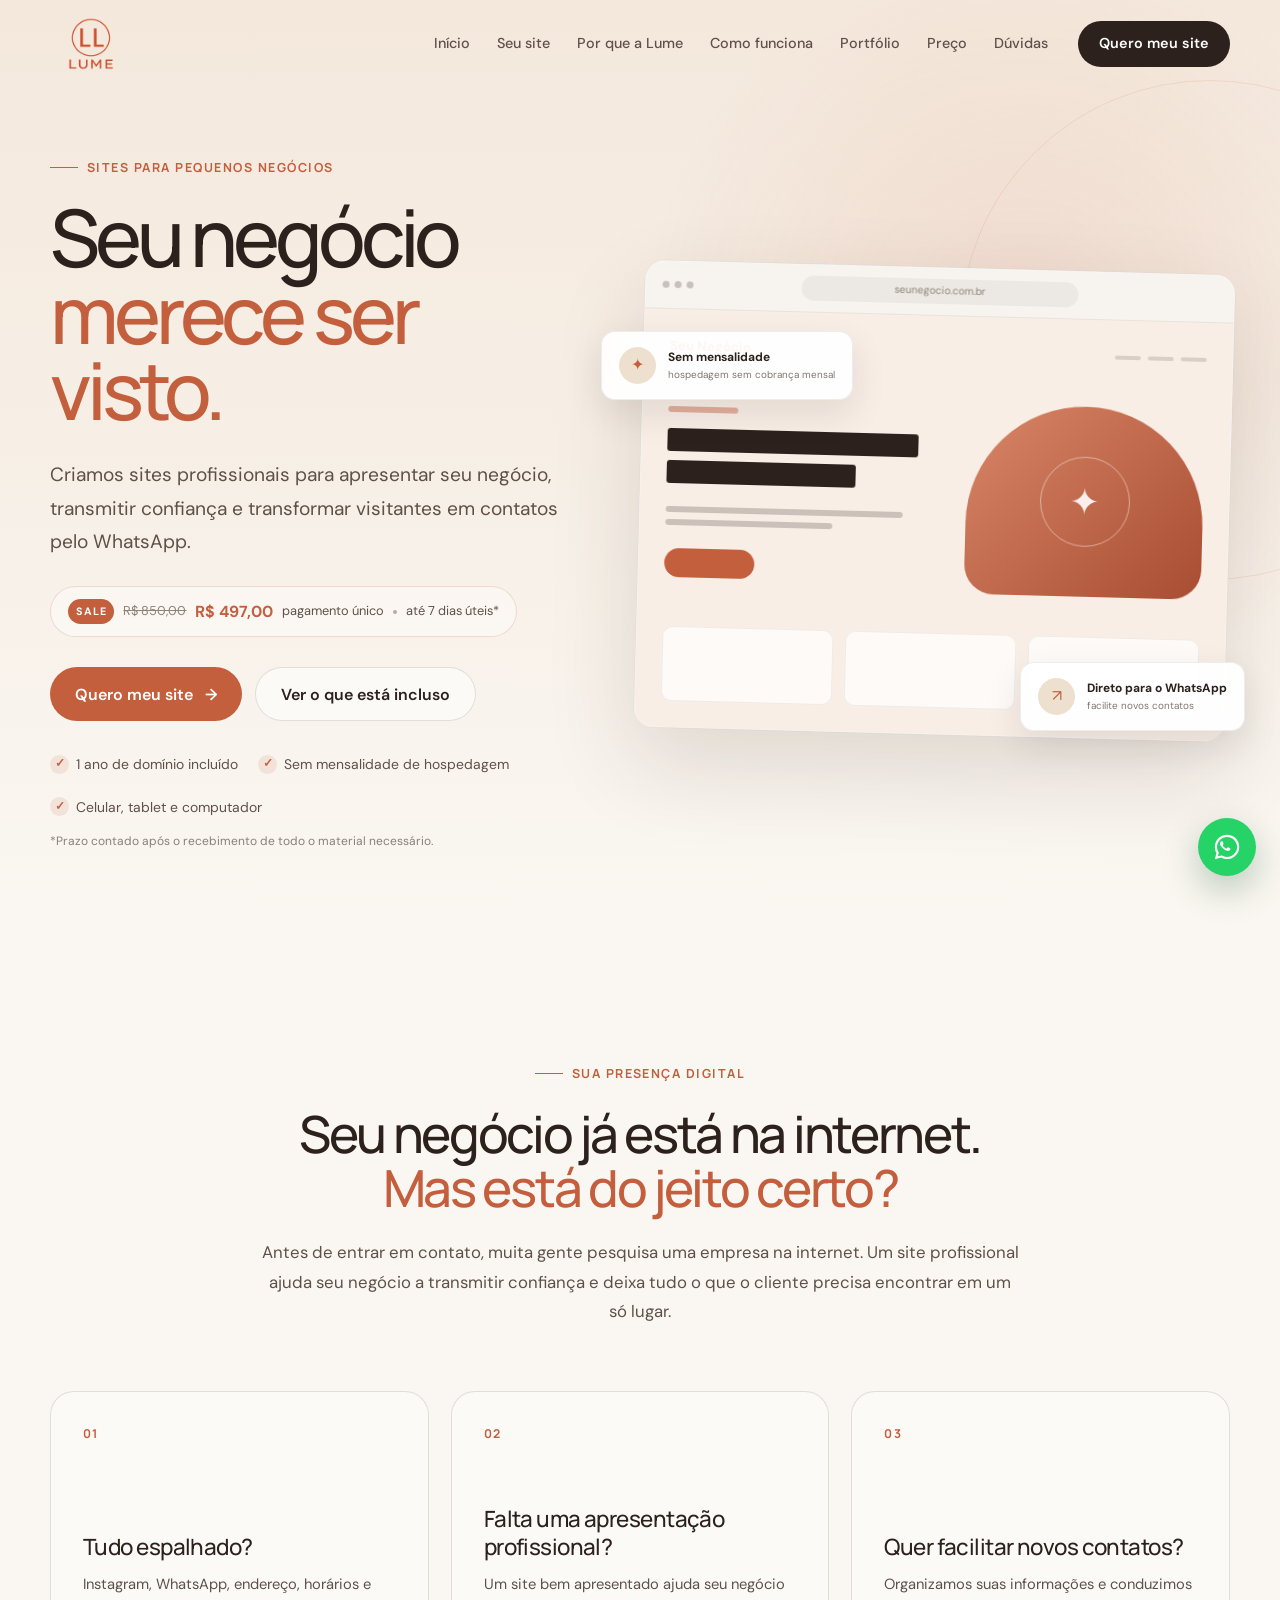
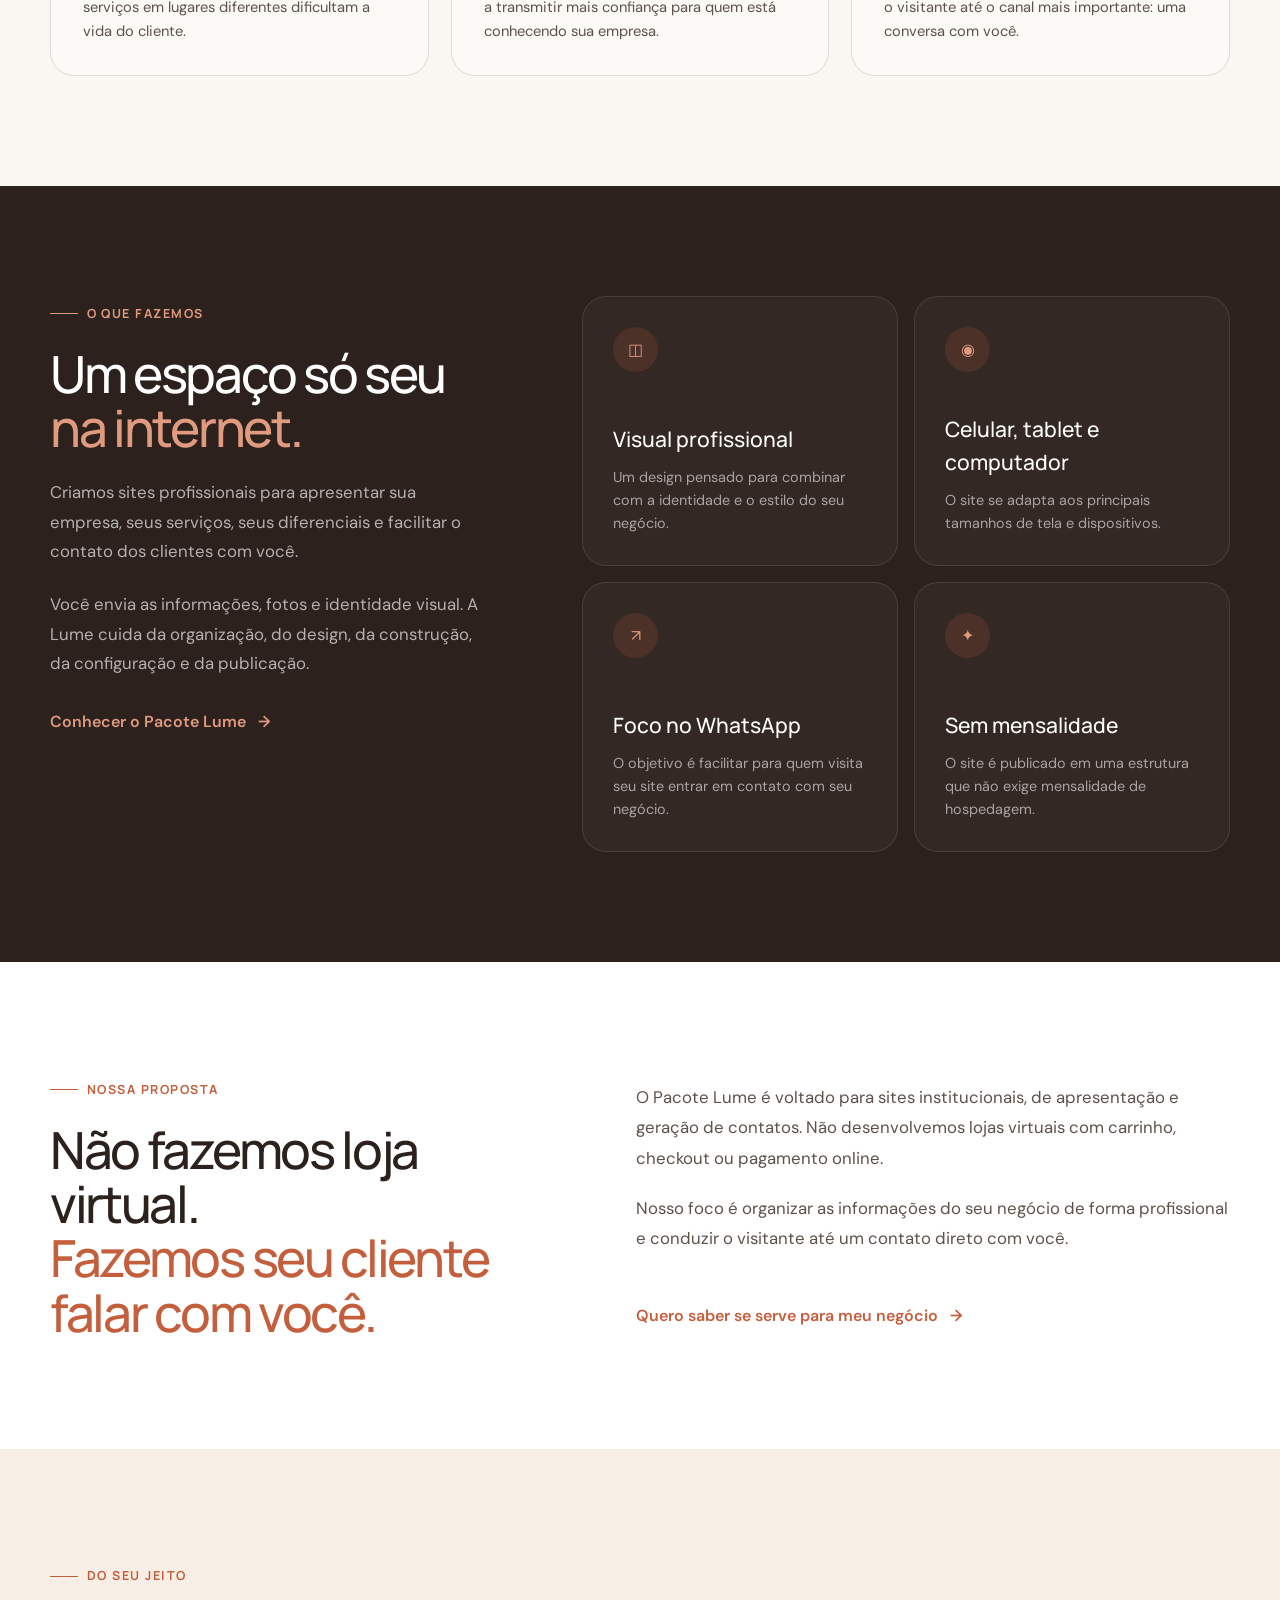
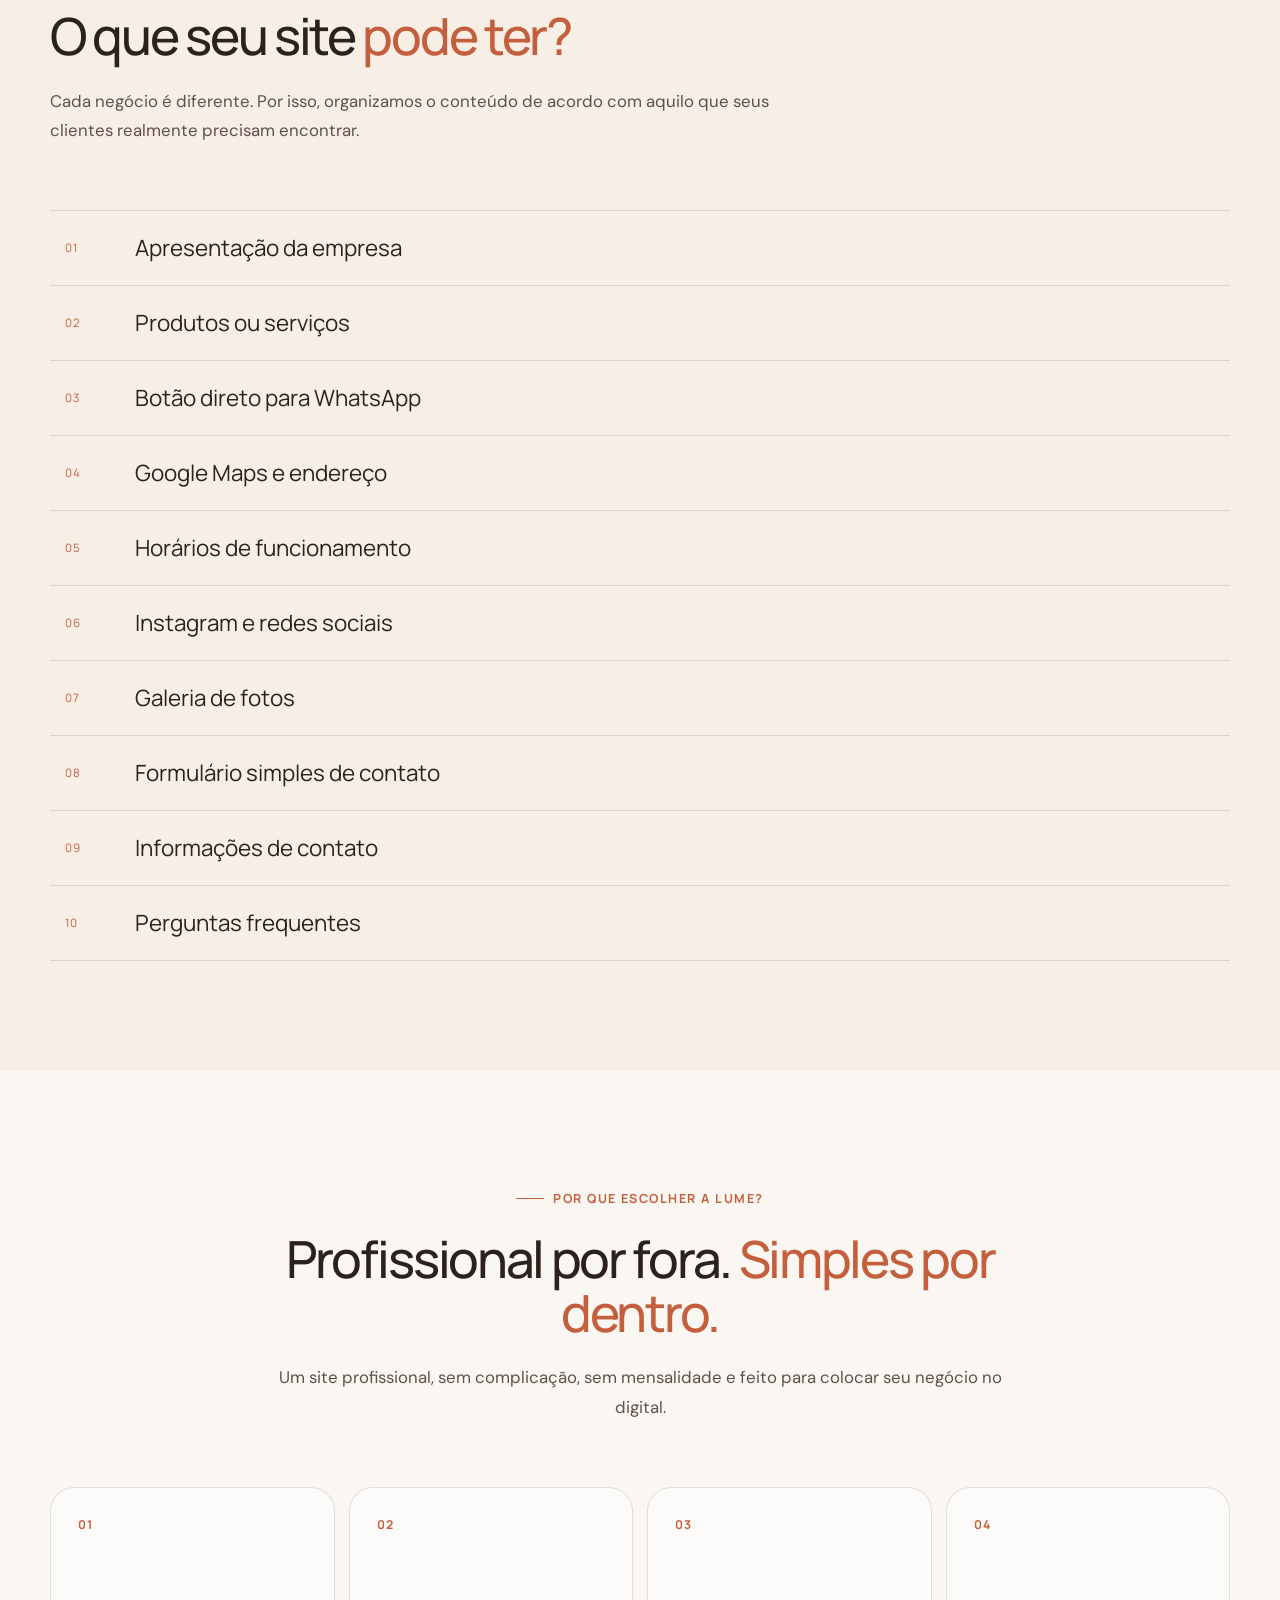
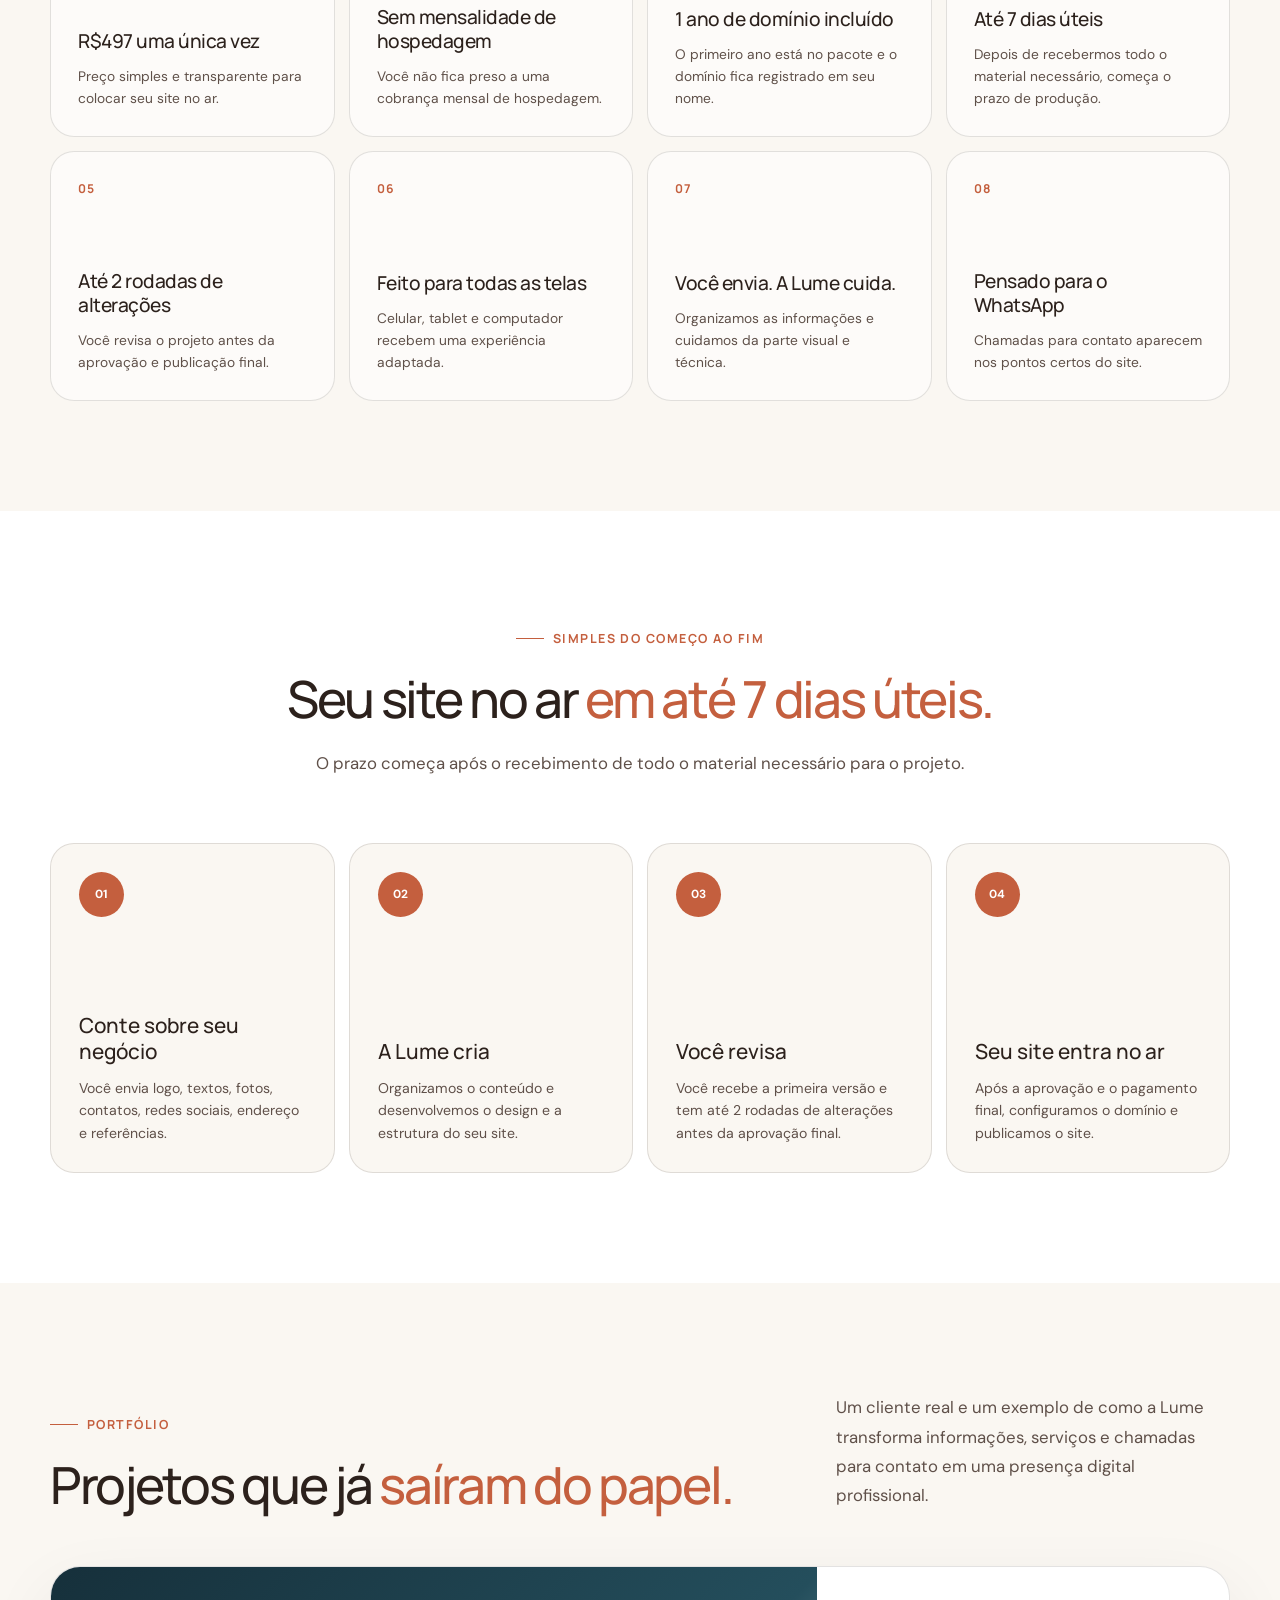
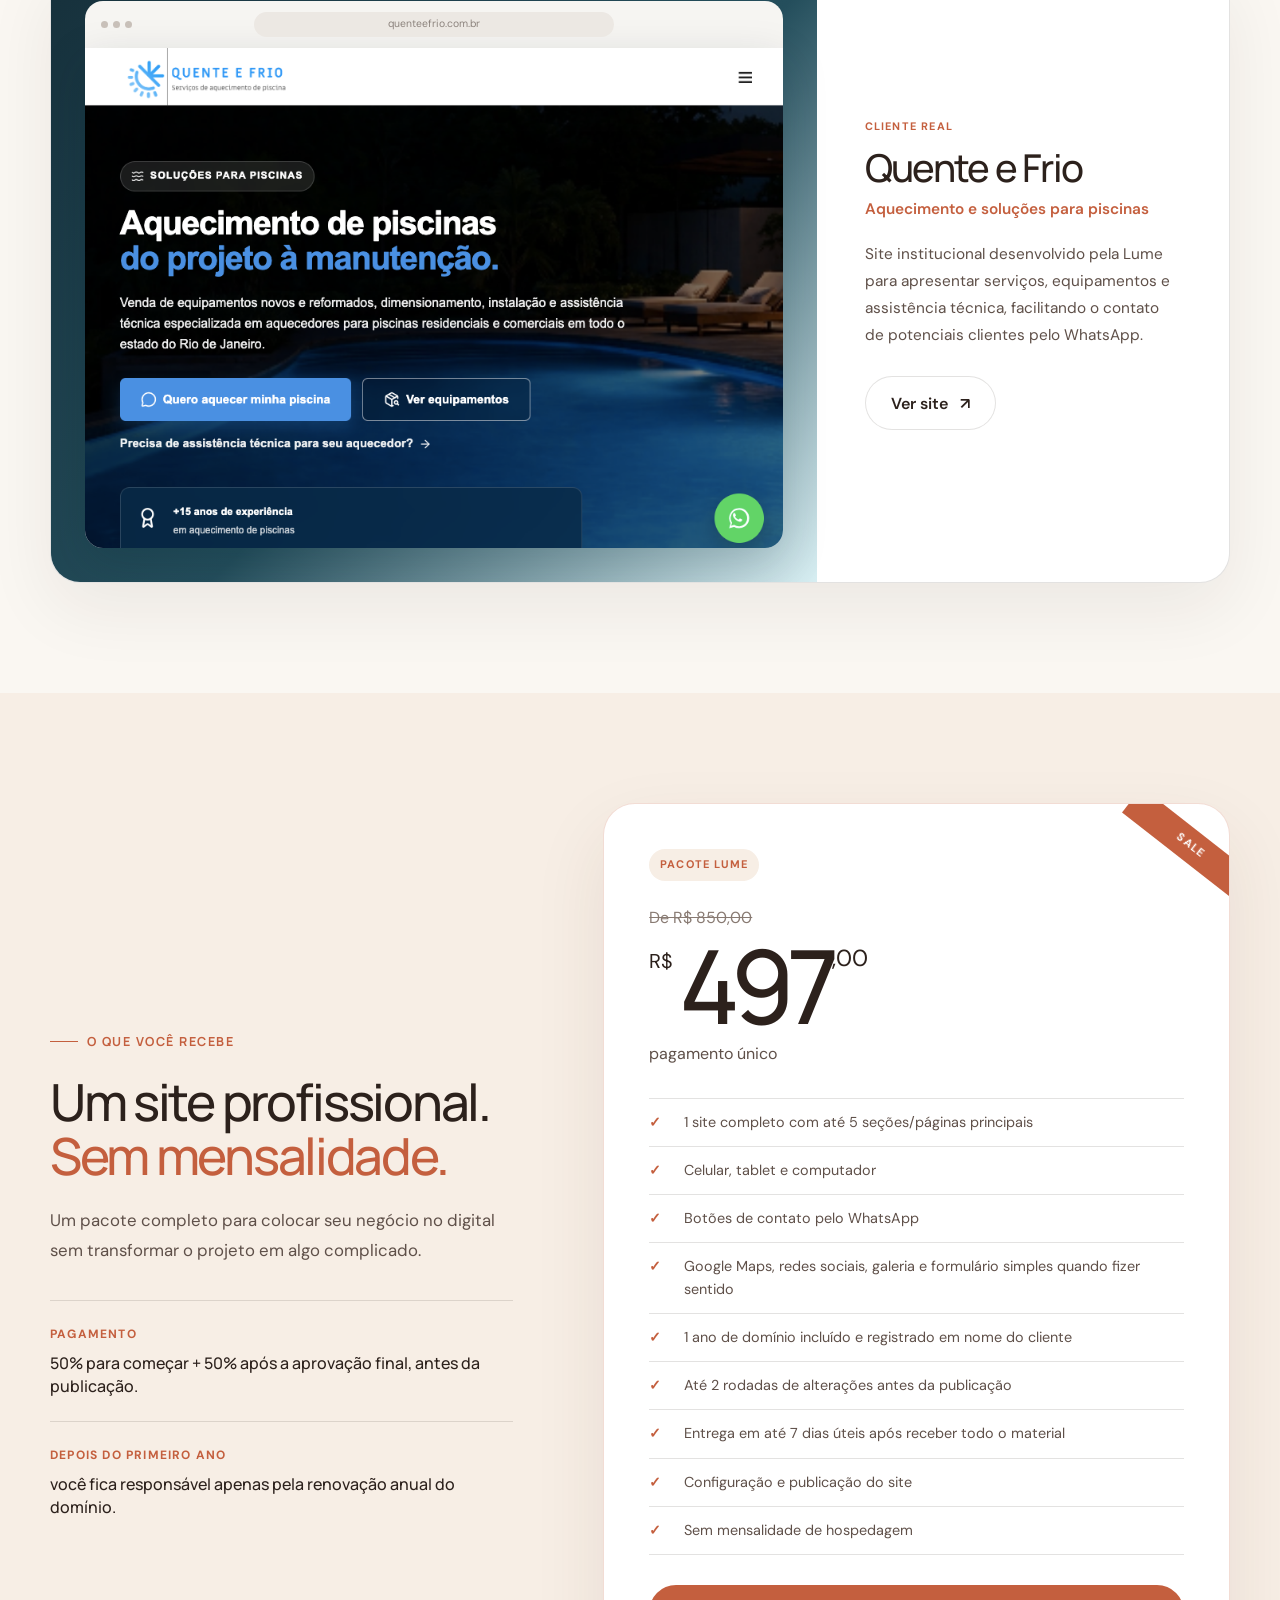
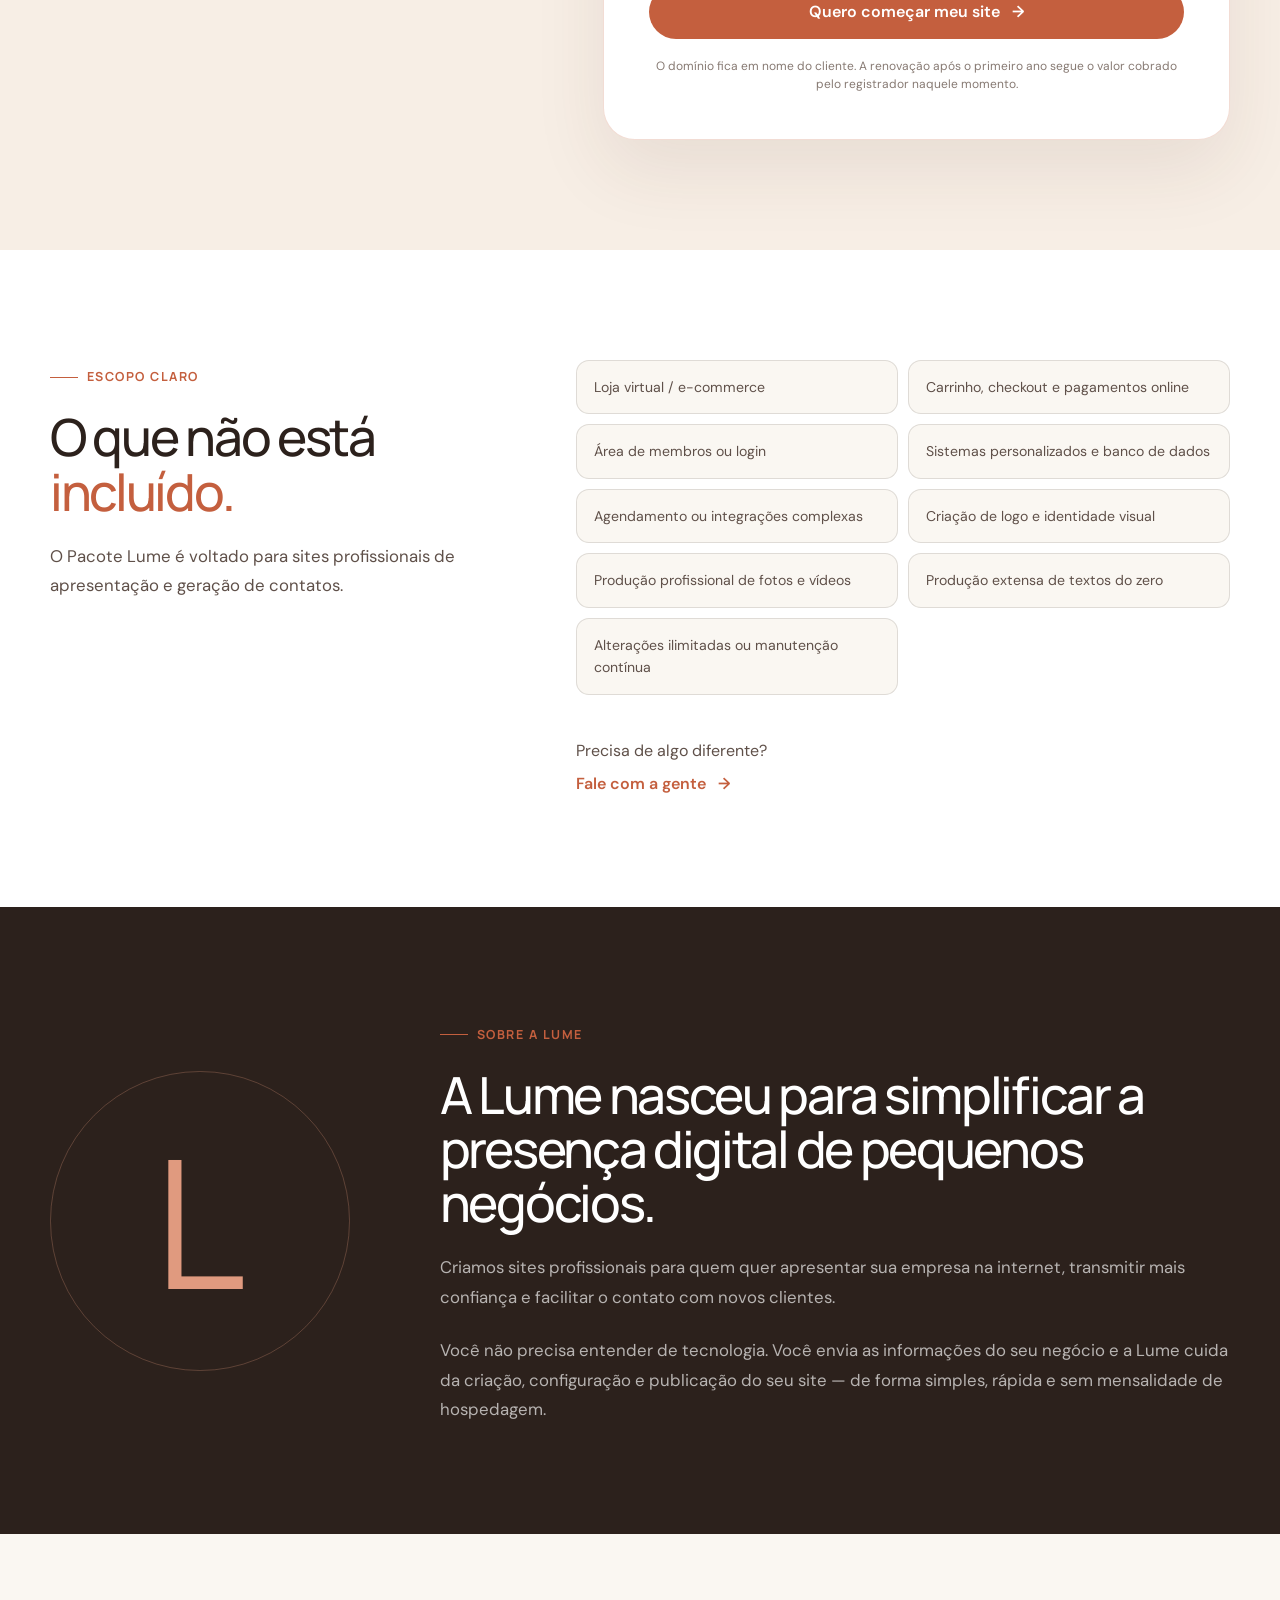
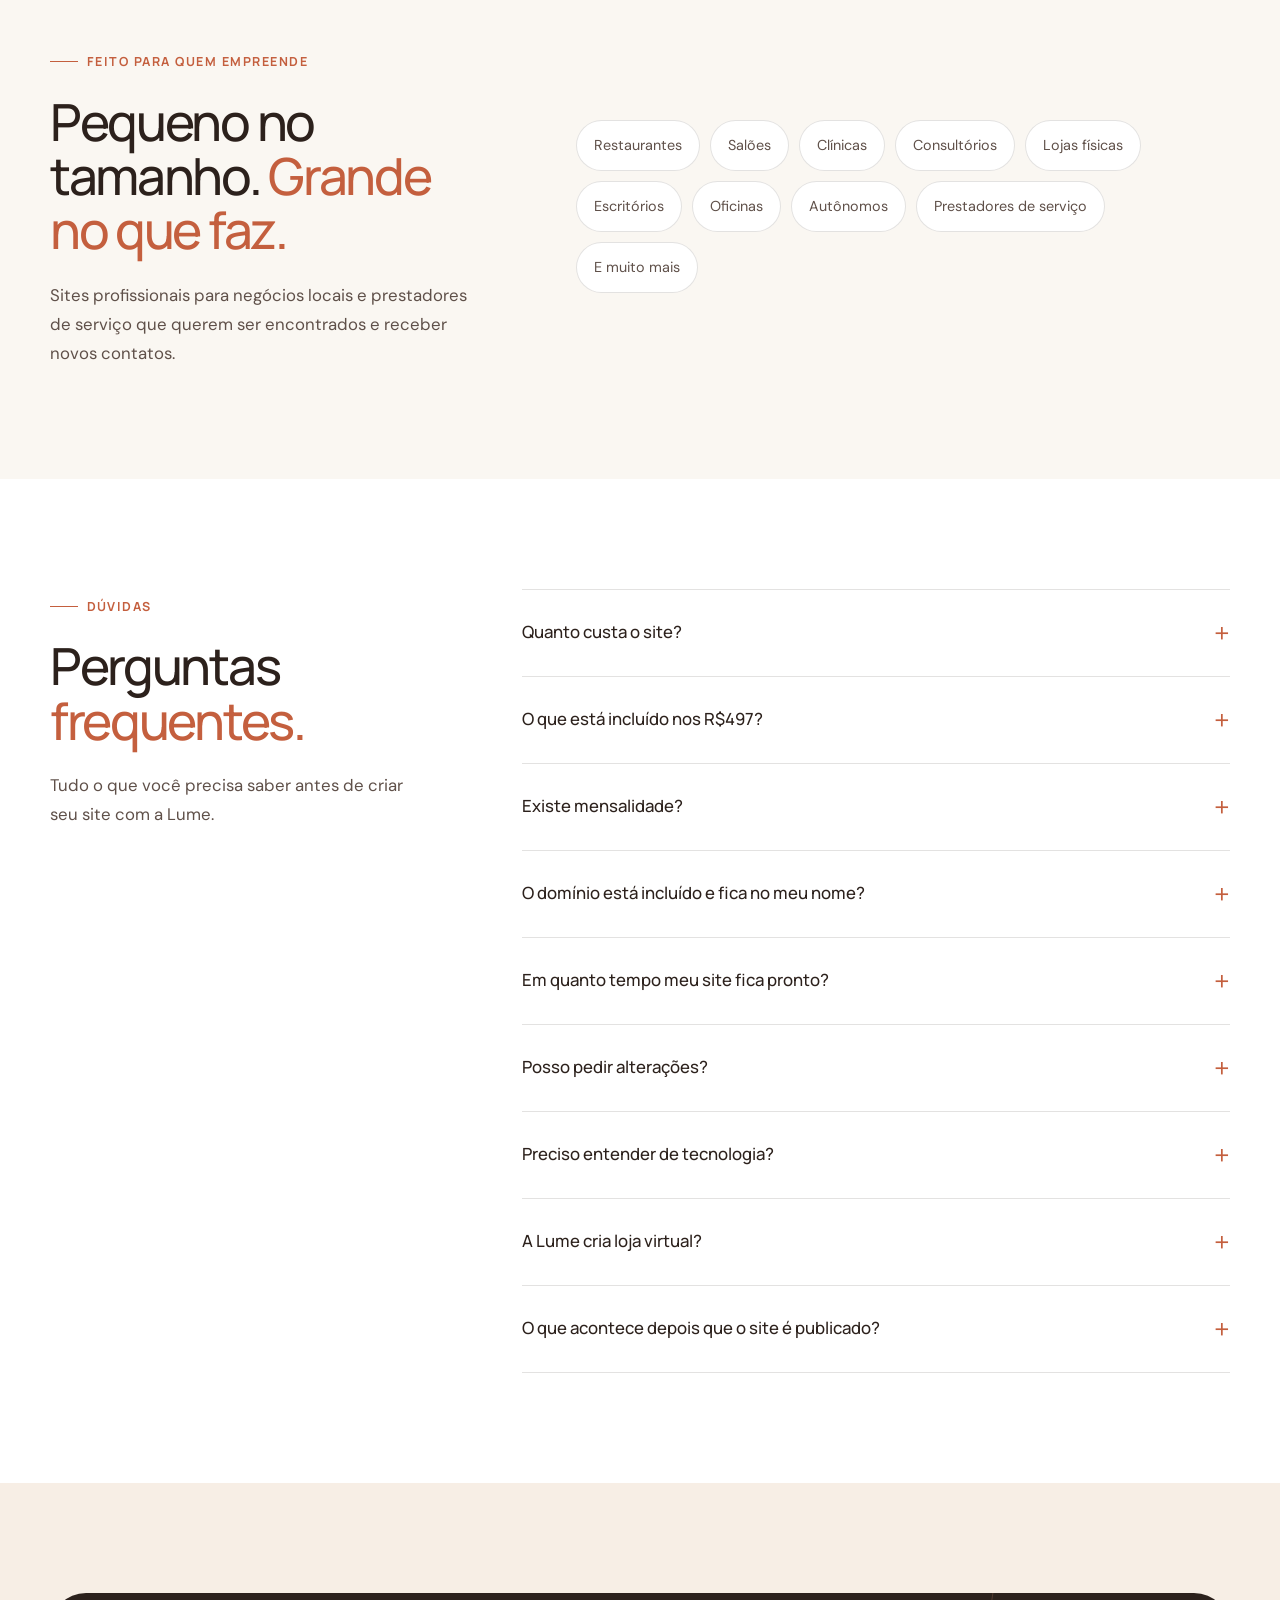
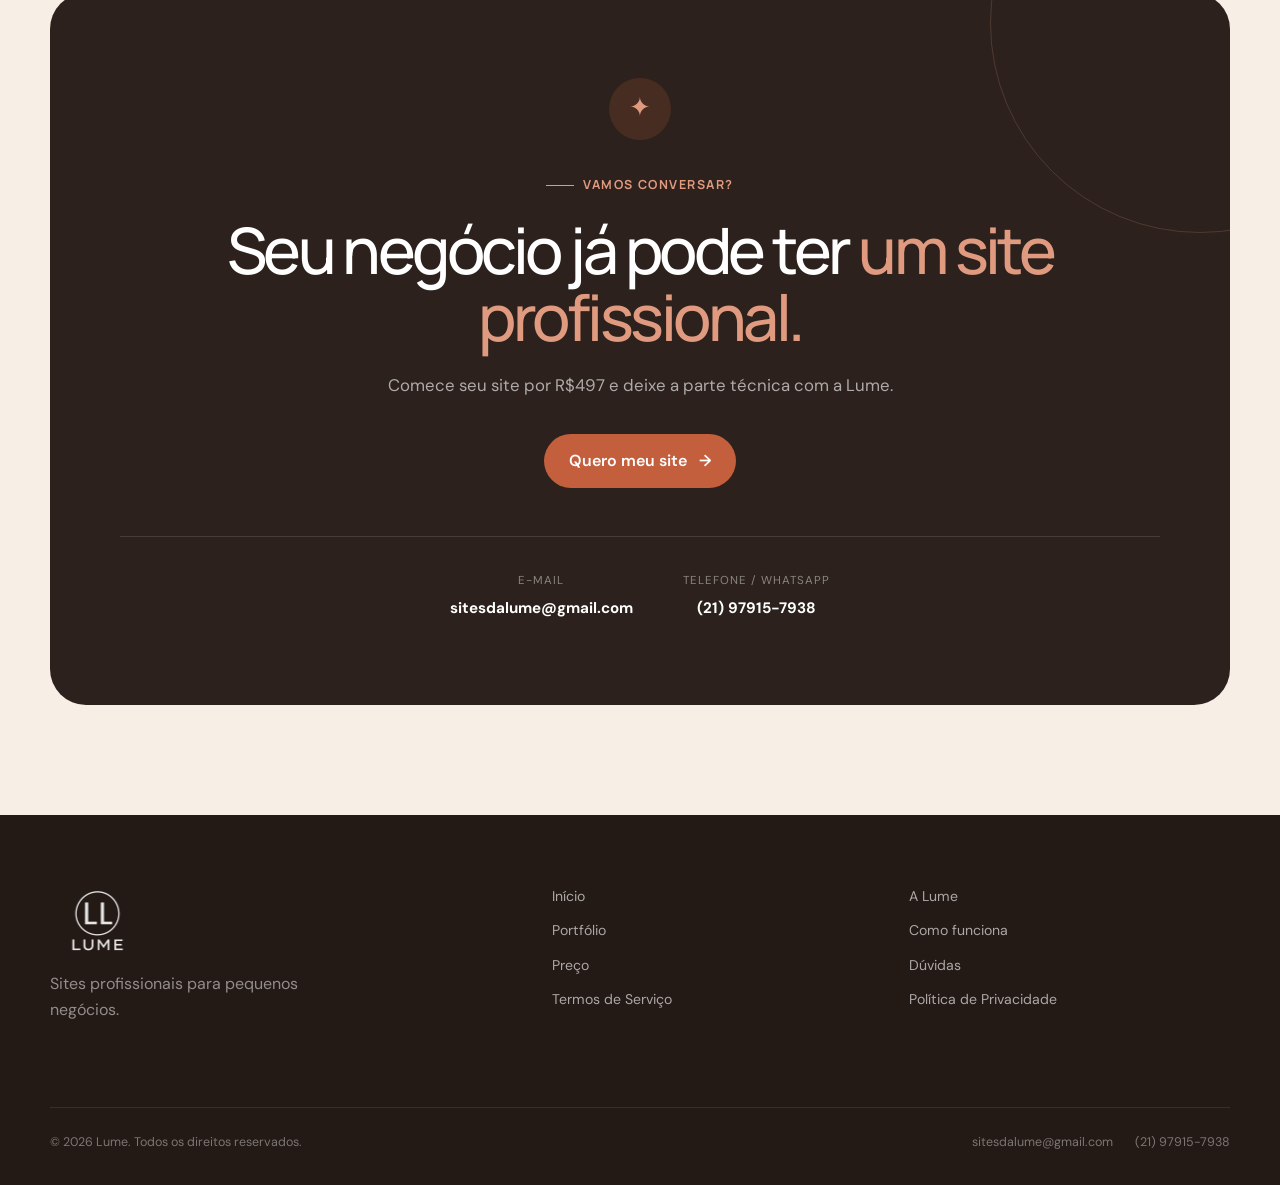
==== commit d8805df2: "Finaliza site da Lume" ====
--- a/index.html
+++ b/index.html
@@ -2,1124 +2,563 @@
 <html lang="pt-BR">
 <head>
     <meta charset="UTF-8">
-
-    <meta
-        name="viewport"
-        content="width=device-width, initial-scale=1.0"
-    >
-
-    <title>Lume | Sites para pequenos negócios</title>
-
-    <meta
-        name="description"
-        content="A Lume cria sites profissionais para pequenos negócios, focados em gerar contatos pelo WhatsApp. Oferta especial por R$ 497, entrega em até 7 dias, 1 ano de domínio incluído e sem mensalidade."
-    >
-
-    <meta
-        name="theme-color"
-        content="#f4e8dc"
-    >
+    <meta name="viewport" content="width=device-width, initial-scale=1.0">
+
+    <title>Lume | Sites profissionais para pequenos negócios</title>
+    <meta name="description" content="Criamos sites profissionais para pequenos negócios a partir de R$497, sem mensalidade de hospedagem e com entrega em até 7 dias úteis.">
+    <meta name="theme-color" content="#f4e8dc">
+    <meta name="robots" content="index, follow, max-image-preview:large">
+
+    <!-- TROCAR quando o domínio oficial da Lume for conectado -->
+    <link rel="canonical" href="https://lume.sitesdalume.workers.dev/">
+
+    <!-- WHATSAPP / FACEBOOK / LINKEDIN -->
+    <meta property="og:type" content="website">
+    <meta property="og:locale" content="pt_BR">
+    <meta property="og:site_name" content="Lume">
+    <meta property="og:title" content="Lume | Sites profissionais para pequenos negócios">
+    <meta property="og:description" content="Tenha um site profissional a partir de R$497, sem mensalidade de hospedagem.">
+    <meta property="og:url" content="https://lume.sitesdalume.workers.dev/">
+    <meta property="og:image" content="https://lume.sitesdalume.workers.dev/imagens/lume-compartilhamento.png">
+    <meta property="og:image:width" content="1200">
+    <meta property="og:image:height" content="630">
+    <meta property="og:image:alt" content="Lume — Seu negócio merece ser visto. Sites profissionais a partir de R$497.">
+
+    <!-- X / TWITTER -->
+    <meta name="twitter:card" content="summary_large_image">
+    <meta name="twitter:title" content="Lume | Sites profissionais para pequenos negócios">
+    <meta name="twitter:description" content="Tenha um site profissional a partir de R$497, sem mensalidade de hospedagem.">
+    <meta name="twitter:image" content="https://lume.sitesdalume.workers.dev/imagens/lume-compartilhamento.png">
 
     <!-- FAVICON -->
-    <link
-        rel="icon"
-        type="image/png"
-        href="imagens/logo-lume-t.png"
-    >
-
-    <link
-        rel="apple-touch-icon"
-        href="imagens/logo-lume-t.png"
-    >
-
-    <!-- GOOGLE FONTS -->
-    <link
-        rel="preconnect"
-        href="https://fonts.googleapis.com"
-    >
-
-    <link
-        rel="preconnect"
-        href="https://fonts.gstatic.com"
-        crossorigin
-    >
-
-    <link
-        href="https://fonts.googleapis.com/css2?family=DM+Sans:wght@400;500;600;700&family=Manrope:wght@400;500;600;700&display=swap"
-        rel="stylesheet"
-    >
-
-    <link
-        rel="stylesheet"
-        href="style.css"
-    >
+    <link rel="icon" type="image/png" href="imagens/logo-lume-t.png">
+    <link rel="apple-touch-icon" href="imagens/logo-lume-t.png">
+
+    <link rel="preconnect" href="https://fonts.googleapis.com">
+    <link rel="preconnect" href="https://fonts.gstatic.com" crossorigin>
+    <link href="https://fonts.googleapis.com/css2?family=DM+Sans:wght@400;500;600;700&family=Manrope:wght@400;500;600;700&display=swap" rel="stylesheet">
+
+    <link rel="stylesheet" href="style.css">
+
+    <script type="application/ld+json">
+    {
+      "@context": "https://schema.org",
+      "@type": "Organization",
+      "name": "Lume",
+      "description": "Criação de sites profissionais para pequenos negócios.",
+      "url": "https://lume.sitesdalume.workers.dev/",
+      "logo": "https://lume.sitesdalume.workers.dev/imagens/logo-lume-t.png",
+      "email": "sitesdalume@gmail.com",
+      "telephone": "+55 21 97915-7938"
+    }
+    </script>
 </head>
 
 <body>
+    <a class="skip-link" href="#conteudo">Pular para o conteúdo</a>
 
     <header class="header" id="header">
-
         <div class="container header-container">
-
-            <a
-                href="#inicio"
-                class="logo-link"
-                aria-label="Lume - Página inicial"
-            >
-                <img
-                    src="imagens/logo-lume-t.png"
-                    alt="Lume"
-                    class="logo"
-                >
+            <a href="#inicio" class="logo-link" aria-label="Lume - Página inicial">
+                <img src="imagens/logo-lume-t.png" alt="Lume" class="logo" width="82" height="62">
             </a>
 
-            <nav
-                class="nav"
-                id="nav"
-                aria-label="Menu principal"
-            >
-
+            <nav class="nav" id="nav" aria-label="Menu principal">
                 <a href="#inicio">Início</a>
-                <a href="#sobre">A Lume</a>
                 <a href="#sites">Seu site</a>
+                <a href="#diferenciais">Por que a Lume</a>
                 <a href="#processo">Como funciona</a>
+                <a href="#portfolio">Portfólio</a>
                 <a href="#pacote">Preço</a>
                 <a href="#faq">Dúvidas</a>
-
             </nav>
 
-            <a
-                href="#contato"
-                class="btn btn-header"
-            >
-                Quero meu site
-            </a>
-
-            <button
-                class="menu-button"
-                id="menuButton"
-                aria-label="Abrir menu"
-                aria-expanded="false"
-                aria-controls="nav"
-            >
+            <a href="#contato" class="btn btn-header">Quero meu site</a>
+
+            <button class="menu-button" id="menuButton" aria-label="Abrir menu" aria-expanded="false" aria-controls="nav">
                 <span></span>
                 <span></span>
                 <span></span>
             </button>
-
         </div>
-
     </header>
 
-
-    <main>
+    <main id="conteudo">
 
         <!-- HERO -->
-
-        <section
-            class="hero"
-            id="inicio"
-        >
-
+        <section class="hero" id="inicio">
             <div class="container hero-container">
-
                 <div class="hero-content reveal">
-
-                    <span class="eyebrow">
-                        Sites para pequenos negócios
-                    </span>
-
-                    <h1>
-                        Seu negócio
-                        <span>merece ser visto.</span>
-                    </h1>
+                    <span class="eyebrow">Sites para pequenos negócios</span>
+
+                    <h1>Seu negócio <span>merece ser visto.</span></h1>
 
                     <p class="hero-text">
-                        Criamos sites profissionais para apresentar
-                        seu negócio e transformar visitantes em
-                        contatos pelo WhatsApp.
-                    </p>
-
-
-                    <div class="hero-offer">
-
-                        <span class="hero-sale">
-                            SALE
-                        </span>
-
-                        <span class="hero-old-price">
-                            R$ 850,00
-                        </span>
-
-                        <strong>
-                            R$ 497,00
-                        </strong>
-
-                        <span>
-                            pagamento único
-                        </span>
-
+                        Criamos sites profissionais para apresentar seu negócio, transmitir confiança
+                        e transformar visitantes em contatos pelo WhatsApp.
+                    </p>
+
+                    <div class="hero-offer" aria-label="Oferta do Pacote Lume">
+                        <span class="hero-sale">SALE</span>
+                        <span class="hero-old-price">R$ 850,00</span>
+                        <strong>R$ 497,00</strong>
+                        <span>pagamento único</span>
                         <i></i>
-
-                        <span>
-                            entrega em até 7 dias
-                        </span>
-
-                    </div>
-
+                        <span>até 7 dias úteis*</span>
+                    </div>
 
                     <div class="hero-actions">
-
                         <a
-                            href="https://wa.me/5521979157938?text=Olá%2C%20Lume!%20Tenho%20interesse%20na%20oferta%20de%20R%24%20497%20para%20criação%20do%20meu%20site."
+                            href="https://wa.me/5521979157938?text=Olá%2C%20Lume!%20Tenho%20interesse%20no%20Pacote%20Lume%20por%20R%24%20497."
                             class="btn btn-primary"
                             target="_blank"
                             rel="noopener noreferrer"
+                            data-track="whatsapp"
+                            data-placement="hero"
                         >
-                            Quero meu site
-                            <span aria-hidden="true">→</span>
+                            Quero meu site <span aria-hidden="true">→</span>
                         </a>
 
-                        <a
-                            href="#pacote"
-                            class="btn btn-secondary"
-                        >
-                            Ver o que está incluso
-                        </a>
-
-                    </div>
-
+                        <a href="#pacote" class="btn btn-secondary">Ver o que está incluso</a>
+                    </div>
 
                     <div class="hero-features">
-
-                        <div>
-                            <span class="check">✓</span>
-                            1 ano de domínio incluído
+                        <div><span class="check">✓</span>1 ano de domínio incluído</div>
+                        <div><span class="check">✓</span>Sem mensalidade de hospedagem</div>
+                        <div><span class="check">✓</span>Celular, tablet e computador</div>
+                    </div>
+
+                    <p class="micro-note">*Prazo contado após o recebimento de todo o material necessário.</p>
+                </div>
+
+                <div class="hero-visual reveal" aria-hidden="true">
+                    <div class="browser-card">
+                        <div class="browser-top">
+                            <div class="browser-dots"><span></span><span></span><span></span></div>
+                            <div class="browser-address">seunegocio.com.br</div>
                         </div>
 
-                        <div>
-                            <span class="check">✓</span>
-                            Sem mensalidade
-                        </div>
-
-                        <div>
-                            <span class="check">✓</span>
-                            Feito para celular
-                        </div>
-
-                    </div>
-
-                </div>
-
-
-                <div class="hero-visual reveal">
-
-                    <div class="browser-card">
-
-                        <div class="browser-top">
-
-                            <div class="browser-dots">
-                                <span></span>
-                                <span></span>
-                                <span></span>
+                        <div class="browser-content">
+                            <div class="mock-header">
+                                <div class="mock-logo">Seu Negócio</div>
+                                <div class="mock-nav"><span></span><span></span><span></span></div>
                             </div>
 
-                            <div class="browser-address">
-                                seunegocio.com.br
-                            </div>
-
-                        </div>
-
-                        <div class="browser-content">
-
-                            <div class="mock-header">
-
-                                <div class="mock-logo">
-                                    Seu Negócio
-                                </div>
-
-                                <div class="mock-nav">
-                                    <span></span>
-                                    <span></span>
-                                    <span></span>
-                                </div>
-
-                            </div>
-
                             <div class="mock-hero">
-
                                 <div class="mock-copy">
-
                                     <div class="mock-small"></div>
-
                                     <div class="mock-title"></div>
-
                                     <div class="mock-title short"></div>
-
                                     <div class="mock-paragraph"></div>
                                     <div class="mock-paragraph small"></div>
-
                                     <div class="mock-button"></div>
-
                                 </div>
 
                                 <div class="mock-image">
-
-                                    <div class="mock-image-shape">
-                                        ✦
-                                    </div>
-
+                                    <div class="mock-image-shape">✦</div>
                                 </div>
-
                             </div>
 
-                            <div class="mock-cards">
-                                <div></div>
-                                <div></div>
-                                <div></div>
-                            </div>
-
+                            <div class="mock-cards"><div></div><div></div><div></div></div>
                         </div>
-
-                    </div>
-
+                    </div>
 
                     <div class="floating-card floating-card-one">
-
-                        <span class="floating-icon">
-                            ✦
-                        </span>
-
+                        <span class="floating-icon">✦</span>
                         <div>
-                            <strong>
-                                Sem mensalidade
-                            </strong>
-
-                            <small>
-                                o site é seu
-                            </small>
+                            <strong>Sem mensalidade</strong>
+                            <small>hospedagem sem cobrança mensal</small>
                         </div>
-
-                    </div>
-
+                    </div>
 
                     <div class="floating-card floating-card-two">
-
-                        <span class="floating-icon">
-                            ↗
-                        </span>
-
+                        <span class="floating-icon">↗</span>
                         <div>
-                            <strong>
-                                Direto para o WhatsApp
-                            </strong>
-
-                            <small>
-                                facilite novos contatos
-                            </small>
+                            <strong>Direto para o WhatsApp</strong>
+                            <small>facilite novos contatos</small>
                         </div>
-
-                    </div>
-
-                </div>
-
-            </div>
-
-        </section>
-
-
-        <!-- PROBLEMA -->
-
-        <section
-            class="section section-light"
-            id="sobre"
-        >
-
+                    </div>
+                </div>
+            </div>
+        </section>
+
+        <!-- PRESENÇA DIGITAL -->
+        <section class="section section-light" id="presenca">
             <div class="container">
-
                 <div class="section-heading centered reveal">
-
-                    <span class="eyebrow">
-                        Sua presença digital
-                    </span>
-
-                    <h2>
-                        Seu negócio já está na internet.
-                        <span>Mas está do jeito certo?</span>
-                    </h2>
-
-                    <p>
-                        Antes de entrar em contato, muita gente pesquisa
-                        uma empresa na internet. Ter um site profissional
-                        ajuda seu negócio a transmitir confiança e facilita
-                        para o cliente encontrar tudo o que precisa.
-                    </p>
-
-                </div>
-
+                    <span class="eyebrow">Sua presença digital</span>
+                    <h2>Seu negócio já está na internet. <span>Mas está do jeito certo?</span></h2>
+                    <p>
+                        Antes de entrar em contato, muita gente pesquisa uma empresa na internet.
+                        Um site profissional ajuda seu negócio a transmitir confiança e deixa tudo
+                        o que o cliente precisa encontrar em um só lugar.
+                    </p>
+                </div>
 
                 <div class="problem-grid">
-
                     <article class="problem-card reveal">
-
                         <span class="number">01</span>
-
-                        <h3>
-                            Tudo espalhado?
-                        </h3>
-
-                        <p>
-                            Instagram, WhatsApp, endereço, horários
-                            e serviços em lugares diferentes dificultam
-                            a vida do cliente.
-                        </p>
-
-                    </article>
-
+                        <h3>Tudo espalhado?</h3>
+                        <p>Instagram, WhatsApp, endereço, horários e serviços em lugares diferentes dificultam a vida do cliente.</p>
+                    </article>
 
                     <article class="problem-card reveal">
-
                         <span class="number">02</span>
-
-                        <h3>
-                            Falta uma apresentação profissional?
-                        </h3>
-
-                        <p>
-                            Um site bem apresentado ajuda seu negócio
-                            a transmitir mais confiança para quem
-                            está conhecendo sua empresa.
-                        </p>
-
-                    </article>
-
+                        <h3>Falta uma apresentação profissional?</h3>
+                        <p>Um site bem apresentado ajuda seu negócio a transmitir mais confiança para quem está conhecendo sua empresa.</p>
+                    </article>
 
                     <article class="problem-card reveal">
-
                         <span class="number">03</span>
-
-                        <h3>
-                            Quer receber mais contatos?
-                        </h3>
-
-                        <p>
-                            Organizamos as informações do seu negócio
-                            e facilitamos para o cliente chegar até você
-                            pelo WhatsApp.
-                        </p>
-
-                    </article>
-
-                </div>
-
-            </div>
-
-        </section>
-
+                        <h3>Quer facilitar novos contatos?</h3>
+                        <p>Organizamos suas informações e conduzimos o visitante até o canal mais importante: uma conversa com você.</p>
+                    </article>
+                </div>
+            </div>
+        </section>
 
         <!-- O QUE FAZEMOS -->
-
-        <section
-            class="section section-dark"
-            id="sites"
-        >
-
+        <section class="section section-dark" id="sites">
             <div class="container site-showcase">
-
                 <div class="site-showcase-copy reveal">
-
-                    <span class="eyebrow eyebrow-light">
-                        O que fazemos
-                    </span>
-
-                    <h2>
-                        Um espaço só seu
-                        <span>na internet.</span>
-                    </h2>
-
-                    <p>
-                        Criamos sites para apresentar sua empresa,
-                        seus serviços, seus diferenciais e facilitar
-                        o contato dos clientes com você.
-                    </p>
-
-                    <p>
-                        Você nos envia as informações, fotos e identidade
-                        visual. A Lume cuida da organização, do design
-                        e da construção do site.
-                    </p>
-
-                    <a
-                        href="#pacote"
-                        class="text-link"
-                    >
-                        Conhecer o Pacote Lume
-                        <span>→</span>
-                    </a>
-
-                </div>
-
+                    <span class="eyebrow eyebrow-light">O que fazemos</span>
+                    <h2>Um espaço só seu <span>na internet.</span></h2>
+                    <p>
+                        Criamos sites profissionais para apresentar sua empresa, seus serviços,
+                        seus diferenciais e facilitar o contato dos clientes com você.
+                    </p>
+                    <p>
+                        Você envia as informações, fotos e identidade visual. A Lume cuida da
+                        organização, do design, da construção, da configuração e da publicação.
+                    </p>
+                    <a href="#pacote" class="text-link">Conhecer o Pacote Lume <span>→</span></a>
+                </div>
 
                 <div class="site-features-grid">
-
                     <article class="feature-card reveal">
-
                         <div class="feature-icon">◫</div>
-
-                        <h3>
-                            Visual profissional
-                        </h3>
-
-                        <p>
-                            Um design pensado para combinar com
-                            a identidade e o estilo do seu negócio.
-                        </p>
-
-                    </article>
-
+                        <h3>Visual profissional</h3>
+                        <p>Um design pensado para combinar com a identidade e o estilo do seu negócio.</p>
+                    </article>
 
                     <article class="feature-card reveal">
-
                         <div class="feature-icon">◉</div>
-
-                        <h3>
-                            Feito para celular
-                        </h3>
-
-                        <p>
-                            Seu site funciona bem no computador,
-                            tablet e principalmente no celular.
-                        </p>
-
-                    </article>
-
+                        <h3>Celular, tablet e computador</h3>
+                        <p>O site se adapta aos principais tamanhos de tela e dispositivos.</p>
+                    </article>
 
                     <article class="feature-card reveal">
-
                         <div class="feature-icon">↗</div>
-
-                        <h3>
-                            Foco no WhatsApp
-                        </h3>
-
-                        <p>
-                            O objetivo é facilitar para quem visita
-                            seu site entrar em contato com seu negócio.
-                        </p>
-
-                    </article>
-
+                        <h3>Foco no WhatsApp</h3>
+                        <p>O objetivo é facilitar para quem visita seu site entrar em contato com seu negócio.</p>
+                    </article>
 
                     <article class="feature-card reveal">
-
                         <div class="feature-icon">✦</div>
-
-                        <h3>
-                            Sem mensalidade
-                        </h3>
-
-                        <p>
-                            O site é publicado utilizando uma estrutura
-                            que não exige pagamento mensal de hospedagem.
-                        </p>
-
-                    </article>
-
-                </div>
-
-            </div>
-
-        </section>
-
+                        <h3>Sem mensalidade</h3>
+                        <p>O site é publicado em uma estrutura que não exige mensalidade de hospedagem.</p>
+                    </article>
+                </div>
+            </div>
+        </section>
 
         <!-- NÃO FAZEMOS E-COMMERCE -->
-
         <section class="section purpose-section">
-
             <div class="container purpose-container">
-
                 <div class="purpose-copy reveal">
-
-                    <span class="eyebrow">
-                        Nossa proposta
-                    </span>
-
-                    <h2>
-                        Não fazemos loja virtual.
-                        <span>Fazemos seu cliente falar com você.</span>
-                    </h2>
-
-                </div>
-
+                    <span class="eyebrow">Nossa proposta</span>
+                    <h2>Não fazemos loja virtual. <span>Fazemos seu cliente falar com você.</span></h2>
+                </div>
 
                 <div class="purpose-text reveal">
-
-                    <p>
-                        A Lume não desenvolve sites para venda de produtos
-                        com carrinho, checkout ou pagamento online.
-                    </p>
-
-                    <p>
-                        Nosso foco são sites institucionais e comerciais:
-                        páginas que apresentam seu negócio de forma profissional
-                        e conduzem o visitante até uma conversa pelo WhatsApp.
-                    </p>
-
+                    <p>
+                        O Pacote Lume é voltado para sites institucionais, de apresentação e geração de contatos.
+                        Não desenvolvemos lojas virtuais com carrinho, checkout ou pagamento online.
+                    </p>
+                    <p>
+                        Nosso foco é organizar as informações do seu negócio de forma profissional
+                        e conduzir o visitante até um contato direto com você.
+                    </p>
                     <a
                         href="https://wa.me/5521979157938?text=Olá%2C%20Lume!%20Gostaria%20de%20saber%20se%20o%20site%20da%20Lume%20funciona%20para%20o%20meu%20negócio."
                         target="_blank"
                         rel="noopener noreferrer"
                         class="text-link purpose-link"
+                        data-track="whatsapp"
+                        data-placement="serve-negocio"
                     >
-                        Quero saber se serve para meu negócio
-                        <span>→</span>
+                        Quero saber se serve para meu negócio <span>→</span>
                     </a>
-
-                </div>
-
-            </div>
-
-        </section>
-
+                </div>
+            </div>
+        </section>
 
         <!-- O QUE PODE TER -->
-
         <section class="section included-section">
-
             <div class="container">
-
                 <div class="section-heading reveal">
-
-                    <span class="eyebrow">
-                        Do seu jeito
-                    </span>
-
-                    <h2>
-                        O que seu site
-                        <span>pode ter?</span>
-                    </h2>
-
-                    <p>
-                        Cada negócio é diferente. Por isso, organizamos
-                        o conteúdo de acordo com aquilo que seus clientes
-                        realmente precisam encontrar.
-                    </p>
-
-                </div>
-
+                    <span class="eyebrow">Do seu jeito</span>
+                    <h2>O que seu site <span>pode ter?</span></h2>
+                    <p>
+                        Cada negócio é diferente. Por isso, organizamos o conteúdo de acordo com aquilo
+                        que seus clientes realmente precisam encontrar.
+                    </p>
+                </div>
 
                 <div class="included-grid">
-
-                    <div class="included-item reveal">
-                        <span>01</span>
-                        Apresentação da empresa
-                    </div>
-
-                    <div class="included-item reveal">
-                        <span>02</span>
-                        Produtos ou serviços
-                    </div>
-
-                    <div class="included-item reveal">
-                        <span>03</span>
-                        Botão direto para WhatsApp
-                    </div>
-
-                    <div class="included-item reveal">
-                        <span>04</span>
-                        Endereço e mapa
-                    </div>
-
-                    <div class="included-item reveal">
-                        <span>05</span>
-                        Horários de funcionamento
-                    </div>
-
-                    <div class="included-item reveal">
-                        <span>06</span>
-                        Redes sociais
-                    </div>
-
-                    <div class="included-item reveal">
-                        <span>07</span>
-                        Galeria de fotos
-                    </div>
-
-                    <div class="included-item reveal">
-                        <span>08</span>
-                        Informações de contato
-                    </div>
-
-                    <div class="included-item reveal">
-                        <span>09</span>
-                        Avaliações de clientes
-                    </div>
-
-                    <div class="included-item reveal">
-                        <span>10</span>
-                        Perguntas frequentes
-                    </div>
-
-                </div>
-
-            </div>
-
-        </section>
-
-
-        <!-- COMO FUNCIONA -->
-
-        <section
-            class="section process-section"
-            id="processo"
-        >
-
+                    <div class="included-item reveal"><span>01</span>Apresentação da empresa</div>
+                    <div class="included-item reveal"><span>02</span>Produtos ou serviços</div>
+                    <div class="included-item reveal"><span>03</span>Botão direto para WhatsApp</div>
+                    <div class="included-item reveal"><span>04</span>Google Maps e endereço</div>
+                    <div class="included-item reveal"><span>05</span>Horários de funcionamento</div>
+                    <div class="included-item reveal"><span>06</span>Instagram e redes sociais</div>
+                    <div class="included-item reveal"><span>07</span>Galeria de fotos</div>
+                    <div class="included-item reveal"><span>08</span>Formulário simples de contato</div>
+                    <div class="included-item reveal"><span>09</span>Informações de contato</div>
+                    <div class="included-item reveal"><span>10</span>Perguntas frequentes</div>
+                </div>
+            </div>
+        </section>
+
+        <!-- POR QUE A LUME -->
+        <section class="section why-section" id="diferenciais">
             <div class="container">
-
                 <div class="section-heading centered reveal">
-
-                    <span class="eyebrow">
-                        Simples do começo ao fim
-                    </span>
-
-                    <h2>
-                        Seu site no ar
-                        <span>em até 7 dias.</span>
-                    </h2>
-
-                    <p>
-                        Você cuida do seu negócio.
-                        A Lume cuida do seu site.
-                    </p>
-
-                </div>
-
+                    <span class="eyebrow">Por que escolher a Lume?</span>
+                    <h2>Profissional por fora. <span>Simples por dentro.</span></h2>
+                    <p>Um site profissional, sem complicação, sem mensalidade e feito para colocar seu negócio no digital.</p>
+                </div>
+
+                <div class="why-grid">
+                    <article class="why-card reveal"><span>01</span><h3>R$497 uma única vez</h3><p>Preço simples e transparente para colocar seu site no ar.</p></article>
+                    <article class="why-card reveal"><span>02</span><h3>Sem mensalidade de hospedagem</h3><p>Você não fica preso a uma cobrança mensal de hospedagem.</p></article>
+                    <article class="why-card reveal"><span>03</span><h3>1 ano de domínio incluído</h3><p>O primeiro ano está no pacote e o domínio fica registrado em seu nome.</p></article>
+                    <article class="why-card reveal"><span>04</span><h3>Até 7 dias úteis</h3><p>Depois de recebermos todo o material necessário, começa o prazo de produção.</p></article>
+                    <article class="why-card reveal"><span>05</span><h3>Até 2 rodadas de alterações</h3><p>Você revisa o projeto antes da aprovação e publicação final.</p></article>
+                    <article class="why-card reveal"><span>06</span><h3>Feito para todas as telas</h3><p>Celular, tablet e computador recebem uma experiência adaptada.</p></article>
+                    <article class="why-card reveal"><span>07</span><h3>Você envia. A Lume cuida.</h3><p>Organizamos as informações e cuidamos da parte visual e técnica.</p></article>
+                    <article class="why-card reveal"><span>08</span><h3>Pensado para o WhatsApp</h3><p>Chamadas para contato aparecem nos pontos certos do site.</p></article>
+                </div>
+            </div>
+        </section>
+
+        <!-- PROCESSO -->
+        <section class="section process-section" id="processo">
+            <div class="container">
+                <div class="section-heading centered reveal">
+                    <span class="eyebrow">Simples do começo ao fim</span>
+                    <h2>Seu site no ar <span>em até 7 dias úteis.</span></h2>
+                    <p>O prazo começa após o recebimento de todo o material necessário para o projeto.</p>
+                </div>
 
                 <div class="process-grid">
-
                     <article class="process-card reveal">
-
                         <div class="process-number">01</div>
-
-                        <h3>
-                            Conte sobre seu negócio
-                        </h3>
-
+                        <h3>Conte sobre seu negócio</h3>
+                        <p>Você envia logo, textos, fotos, contatos, redes sociais, endereço e referências.</p>
+                    </article>
+
+                    <article class="process-card reveal">
+                        <div class="process-number">02</div>
+                        <h3>A Lume cria</h3>
+                        <p>Organizamos o conteúdo e desenvolvemos o design e a estrutura do seu site.</p>
+                    </article>
+
+                    <article class="process-card reveal">
+                        <div class="process-number">03</div>
+                        <h3>Você revisa</h3>
+                        <p>Você recebe a primeira versão e tem até 2 rodadas de alterações antes da aprovação final.</p>
+                    </article>
+
+                    <article class="process-card reveal">
+                        <div class="process-number">04</div>
+                        <h3>Seu site entra no ar</h3>
+                        <p>Após a aprovação e o pagamento final, configuramos o domínio e publicamos o site.</p>
+                    </article>
+                </div>
+            </div>
+        </section>
+
+        <!-- PORTFÓLIO -->
+        <section class="section portfolio-section" id="portfolio">
+            <div class="container">
+                <div class="portfolio-heading reveal">
+                    <div>
+                        <span class="eyebrow">Portfólio</span>
+                        <h2>Projetos que já <span>saíram do papel.</span></h2>
+                    </div>
+                    <p>
+                        Um cliente real e um exemplo de como a Lume transforma informações,
+                        serviços e chamadas para contato em uma presença digital profissional.
+                    </p>
+                </div>
+
+                <article class="case-card reveal">
+                    <div class="case-preview">
+                        <div class="case-browser-top" aria-hidden="true">
+                            <div class="browser-dots"><span></span><span></span><span></span></div>
+                            <div class="case-url">quenteefrio.com.br</div>
+                        </div>
+
+                        <div class="case-screenshot">
+                            <img
+                                src="imagens/quenteefrio.com.br_.png"
+                                alt="Página inicial real do site Quente e Frio desenvolvido pela Lume"
+                                loading="lazy"
+                            >
+                        </div>
+                    </div>
+
+                    <div class="case-info">
+                        <span class="case-label">CLIENTE REAL</span>
+                        <h3>Quente e Frio</h3>
+                        <p class="case-category">Aquecimento e soluções para piscinas</p>
                         <p>
-                            Você nos explica o que faz e envia
-                            textos, fotos, logotipo e as informações
-                            que deseja mostrar.
+                            Site institucional desenvolvido pela Lume para apresentar serviços,
+                            equipamentos e assistência técnica, facilitando o contato de potenciais
+                            clientes pelo WhatsApp.
                         </p>
 
-                    </article>
-
-
-                    <article class="process-card reveal">
-
-                        <div class="process-number">02</div>
-
-                        <h3>
-                            A Lume cria
-                        </h3>
-
-                        <p>
-                            Organizamos o conteúdo e desenvolvemos
-                            o design e a estrutura do seu site.
-                        </p>
-
-                    </article>
-
-
-                    <article class="process-card reveal">
-
-                        <div class="process-number">03</div>
-
-                        <h3>
-                            Você aprova
-                        </h3>
-
-                        <p>
-                            Você confere o resultado e solicita
-                            os ajustes necessários antes da publicação.
-                        </p>
-
-                    </article>
-
-
-                    <article class="process-card reveal">
-
-                        <div class="process-number">04</div>
-
-                        <h3>
-                            Seu site vai ao ar
-                        </h3>
-
-                        <p>
-                            Depois da aprovação, publicamos seu site
-                            e configuramos o domínio.
-                        </p>
-
-                    </article>
-
-                </div>
-
-            </div>
-
-        </section>
-
-
-        <!-- PORTFÓLIO -->
-
-        <section
-            class="section portfolio-section"
-            id="portfolio"
-        >
-
-            <div class="container">
-
-                <div class="portfolio-heading reveal">
-
-                    <div>
-
-                        <span class="eyebrow">
-                            Possibilidades
-                        </span>
-
-                        <h2>
-                            Um site para
-                            <span>cada tipo de negócio.</span>
-                        </h2>
-
-                    </div>
-
-                    <p>
-                        A Lume cria uma presença profissional
-                        para diferentes áreas, sempre respeitando
-                        a identidade de cada empresa.
-                    </p>
-
-                </div>
-
-
-                <div class="portfolio-grid">
-
-                    <article class="portfolio-card portfolio-one reveal">
-
-                        <div class="portfolio-preview">
-
-                            <div class="preview-top">
-                                <span></span>
-                                <span></span>
-                            </div>
-
-                            <div class="preview-content">
-
-                                <span class="preview-tag">
-                                    Beauty Studio
-                                </span>
-
-                                <strong>
-                                    Beleza que começa
-                                    nos detalhes.
-                                </strong>
-
-                                <div class="preview-button"></div>
-
-                            </div>
-
-                        </div>
-
-                        <div class="portfolio-info">
-
-                            <span>
-                                Beleza & Estética
-                            </span>
-
-                            <h3>
-                                Salão de beleza
-                            </h3>
-
-                        </div>
-
-                    </article>
-
-
-                    <article class="portfolio-card portfolio-two reveal">
-
-                        <div class="portfolio-preview">
-
-                            <div class="preview-top">
-                                <span></span>
-                                <span></span>
-                            </div>
-
-                            <div class="preview-content">
-
-                                <span class="preview-tag">
-                                    Café
-                                </span>
-
-                                <strong>
-                                    Feito para
-                                    bons encontros.
-                                </strong>
-
-                                <div class="preview-button"></div>
-
-                            </div>
-
-                        </div>
-
-                        <div class="portfolio-info">
-
-                            <span>
-                                Alimentação
-                            </span>
-
-                            <h3>
-                                Café & Restaurante
-                            </h3>
-
-                        </div>
-
-                    </article>
-
-
-                    <article class="portfolio-card portfolio-three reveal">
-
-                        <div class="portfolio-preview">
-
-                            <div class="preview-top">
-                                <span></span>
-                                <span></span>
-                            </div>
-
-                            <div class="preview-content">
-
-                                <span class="preview-tag">
-                                    Consultório
-                                </span>
-
-                                <strong>
-                                    Cuidado perto
-                                    de você.
-                                </strong>
-
-                                <div class="preview-button"></div>
-
-                            </div>
-
-                        </div>
-
-                        <div class="portfolio-info">
-
-                            <span>
-                                Serviços
-                            </span>
-
-                            <h3>
-                                Clínica & Consultório
-                            </h3>
-
-                        </div>
-
-                    </article>
-
-                </div>
-
-
-                <p class="portfolio-note reveal">
-                    Os exemplos acima são demonstrações de estilos
-                    que podem ser desenvolvidos pela Lume.
-                </p>
-
-            </div>
-
-        </section>
-
+                        <a
+                            href="https://www.quenteefrio.com.br"
+                            target="_blank"
+                            rel="noopener noreferrer"
+                            class="btn btn-secondary"
+                        >
+                            Ver site <span aria-hidden="true">↗</span>
+                        </a>
+                    </div>
+                </article>
+            </div>
+        </section>
 
         <!-- PREÇO -->
-
-        <section
-            class="section pricing-section"
-            id="pacote"
-        >
-
+        <section class="section pricing-section" id="pacote">
             <div class="container pricing-container">
-
                 <div class="pricing-copy reveal">
-
-                    <span class="eyebrow">
-                        Simples e sem surpresa
-                    </span>
-
-                    <h2>
-                        Um site profissional.
-                        <span>Sem mensalidade.</span>
-                    </h2>
-
-                    <p>
-                        Você paga uma única vez pela criação do site.
-                        Não cobramos mensalidade de hospedagem.
-                    </p>
-
+                    <span class="eyebrow">O que você recebe</span>
+                    <h2>Um site profissional. <span>Sem mensalidade.</span></h2>
+                    <p>Um pacote completo para colocar seu negócio no digital sem transformar o projeto em algo complicado.</p>
 
                     <div class="pricing-highlight">
-
-                        <span>
-                            Depois do primeiro ano
-                        </span>
-
-                        <strong>
-                            você paga apenas a renovação do domínio.
-                        </strong>
-
-                    </div>
-
-                </div>
-
+                        <span>Pagamento</span>
+                        <strong>50% para começar + 50% após a aprovação final, antes da publicação.</strong>
+                    </div>
+
+                    <div class="pricing-highlight">
+                        <span>Depois do primeiro ano</span>
+                        <strong>você fica responsável apenas pela renovação anual do domínio.</strong>
+                    </div>
+                </div>
 
                 <div class="price-card reveal">
-
-
-                    <div class="sale-banner">
-                        SALE
-                    </div>
-
+                    <div class="sale-banner">SALE</div>
 
                     <div class="price-card-top">
-
-                        <span class="price-badge">
-                            PACOTE LUME
-                        </span>
-
-
-                        <div class="old-price">
-                            De R$ 850,00
-                        </div>
-
-
-                        <div class="price">
-
-                            <small>
-                                R$
-                            </small>
-
-                            <strong>
-                                497
-                            </strong>
-
-                            <span>
-                                ,00
-                            </span>
-
-                        </div>
-
-
-                        <p>
-                            pagamento único
-                        </p>
-
-                    </div>
-
+                        <span class="price-badge">PACOTE LUME</span>
+                        <div class="old-price">De R$ 850,00</div>
+                        <div class="price"><small>R$</small><strong>497</strong><span>,00</span></div>
+                        <p>pagamento único</p>
+                    </div>
 
                     <div class="price-features">
-
-                        <div>
-                            <span>✓</span>
-                            Criação completa do site
-                        </div>
-
-                        <div>
-                            <span>✓</span>
-                            Entrega em até 7 dias
-                        </div>
-
-                        <div>
-                            <span>✓</span>
-                            1 ano de domínio incluído
-                        </div>
-
-                        <div>
-                            <span>✓</span>
-                            Hospedagem sem mensalidade
-                        </div>
-
-                        <div>
-                            <span>✓</span>
-                            Site adaptado para celular
-                        </div>
-
-                        <div>
-                            <span>✓</span>
-                            Botões de contato pelo WhatsApp
-                        </div>
-
-                        <div>
-                            <span>✓</span>
-                            Configuração do domínio
-                        </div>
-
-                        <div>
-                            <span>✓</span>
-                            Publicação do site
-                        </div>
-
-                    </div>
-
+                        <div><span>✓</span>1 site completo com até 5 seções/páginas principais</div>
+                        <div><span>✓</span>Celular, tablet e computador</div>
+                        <div><span>✓</span>Botões de contato pelo WhatsApp</div>
+                        <div><span>✓</span>Google Maps, redes sociais, galeria e formulário simples quando fizer sentido</div>
+                        <div><span>✓</span>1 ano de domínio incluído e registrado em nome do cliente</div>
+                        <div><span>✓</span>Até 2 rodadas de alterações antes da publicação</div>
+                        <div><span>✓</span>Entrega em até 7 dias úteis após receber todo o material</div>
+                        <div><span>✓</span>Configuração e publicação do site</div>
+                        <div><span>✓</span>Sem mensalidade de hospedagem</div>
+                    </div>
 
                     <a
-                        href="https://wa.me/5521979157938?text=Olá%2C%20Lume!%20Tenho%20interesse%20na%20oferta%20do%20Pacote%20Lume%20por%20R%24%20497."
+                        href="https://wa.me/5521979157938?text=Olá%2C%20Lume!%20Quero%20começar%20meu%20site%20com%20o%20Pacote%20Lume%20de%20R%24%20497."
                         target="_blank"
                         rel="noopener noreferrer"
                         class="btn btn-price"
+                        data-track="whatsapp"
+                        data-placement="preco"
                     >
-                        Quero aproveitar a oferta
-                        <span>→</span>
+                        Quero começar meu site <span>→</span>
                     </a>
 
-
                     <p class="price-note">
-                        Após o primeiro ano, o único custo recorrente
-                        do site é a renovação anual do domínio.
-                    </p>
-
-                </div>
-
-            </div>
-
-        </section>
-
+                        O domínio fica em nome do cliente. A renovação após o primeiro ano segue o valor cobrado pelo registrador naquele momento.
+                    </p>
+                </div>
+            </div>
+        </section>
+
+        <!-- NÃO INCLUÍDO -->
+        <section class="section scope-section" id="escopo">
+            <div class="container scope-container">
+                <div class="scope-copy reveal">
+                    <span class="eyebrow">Escopo claro</span>
+                    <h2>O que não está <span>incluído.</span></h2>
+                    <p>O Pacote Lume é voltado para sites profissionais de apresentação e geração de contatos.</p>
+                </div>
+
+                <div class="scope-list reveal">
+                    <span>Loja virtual / e-commerce</span>
+                    <span>Carrinho, checkout e pagamentos online</span>
+                    <span>Área de membros ou login</span>
+                    <span>Sistemas personalizados e banco de dados</span>
+                    <span>Agendamento ou integrações complexas</span>
+                    <span>Criação de logo e identidade visual</span>
+                    <span>Produção profissional de fotos e vídeos</span>
+                    <span>Produção extensa de textos do zero</span>
+                    <span>Alterações ilimitadas ou manutenção contínua</span>
+                </div>
+
+                <div class="scope-cta reveal">
+                    <p>Precisa de algo diferente?</p>
+                    <a
+                        href="https://wa.me/5521979157938?text=Olá%2C%20Lume!%20Tenho%20uma%20necessidade%20diferente%20e%20gostaria%20de%20saber%20se%20vocês%20conseguem%20me%20atender."
+                        target="_blank"
+                        rel="noopener noreferrer"
+                        class="text-link purpose-link"
+                        data-track="whatsapp"
+                        data-placement="escopo-diferente"
+                    >
+                        Fale com a gente <span>→</span>
+                    </a>
+                </div>
+            </div>
+        </section>
+
+        <!-- SOBRE A LUME -->
+        <section class="section about-section" id="sobre">
+            <div class="container about-container">
+                <div class="about-mark reveal" aria-hidden="true">L</div>
+
+                <div class="about-copy reveal">
+                    <span class="eyebrow">Sobre a Lume</span>
+                    <h2>A Lume nasceu para simplificar a presença digital de pequenos negócios.</h2>
+                    <p>
+                        Criamos sites profissionais para quem quer apresentar sua empresa na internet,
+                        transmitir mais confiança e facilitar o contato com novos clientes.
+                    </p>
+                    <p>
+                        Você não precisa entender de tecnologia. Você envia as informações do seu negócio
+                        e a Lume cuida da criação, configuração e publicação do seu site — de forma simples,
+                        rápida e sem mensalidade de hospedagem.
+                    </p>
+                </div>
+            </div>
+        </section>
 
         <!-- PARA QUEM É -->
-
         <section class="section business-section">
-
             <div class="container business-container">
-
                 <div class="business-copy reveal">
-
-                    <span class="eyebrow">
-                        Feito para quem empreende
-                    </span>
-
-                    <h2>
-                        Pequeno no tamanho.
-                        <span>Grande no que faz.</span>
-                    </h2>
-
-                    <p>
-                        A Lume nasceu para tornar um site profissional
-                        simples e acessível para pequenos negócios
-                        e profissionais que querem ser encontrados
-                        e receber novos contatos.
-                    </p>
-
-                </div>
-
+                    <span class="eyebrow">Feito para quem empreende</span>
+                    <h2>Pequeno no tamanho. <span>Grande no que faz.</span></h2>
+                    <p>Sites profissionais para negócios locais e prestadores de serviço que querem ser encontrados e receber novos contatos.</p>
+                </div>
 
                 <div class="business-list reveal">
-
                     <span>Restaurantes</span>
                     <span>Salões</span>
                     <span>Clínicas</span>
@@ -1130,392 +569,133 @@
                     <span>Autônomos</span>
                     <span>Prestadores de serviço</span>
                     <span>E muito mais</span>
-
-                </div>
-
-            </div>
-
-        </section>
-
+                </div>
+            </div>
+        </section>
 
         <!-- FAQ -->
-
-        <section
-            class="section faq-section"
-            id="faq"
-        >
-
+        <section class="section faq-section" id="faq">
             <div class="container faq-container">
-
                 <div class="faq-heading reveal">
-
-                    <span class="eyebrow">
-                        Dúvidas
-                    </span>
-
-                    <h2>
-                        Perguntas
-                        <span>frequentes.</span>
-                    </h2>
-
-                    <p>
-                        Tudo o que você precisa saber
-                        antes de criar seu site com a Lume.
-                    </p>
-
-                </div>
-
+                    <span class="eyebrow">Dúvidas</span>
+                    <h2>Perguntas <span>frequentes.</span></h2>
+                    <p>Tudo o que você precisa saber antes de criar seu site com a Lume.</p>
+                </div>
 
                 <div class="faq-list">
-
-                    <article class="faq-item reveal">
-
-                        <button
-                            class="faq-question"
-                            aria-expanded="false"
-                        >
-                            Quanto custa o site?
-
-                            <span>+</span>
-                        </button>
-
-                        <div class="faq-answer">
-
-                            <p>
-                                O valor normal do Pacote Lume é R$ 850,00,
-                                mas atualmente ele está em oferta por
-                                R$ 497,00, em pagamento único.
-                            </p>
-
-                        </div>
-
-                    </article>
-
-
-                    <article class="faq-item reveal">
-
-                        <button
-                            class="faq-question"
-                            aria-expanded="false"
-                        >
-                            Existe mensalidade?
-
-                            <span>+</span>
-                        </button>
-
-                        <div class="faq-answer">
-
-                            <p>
-                                Não. Um dos diferenciais da Lume é justamente
-                                não prender o cliente a uma mensalidade.
-                                Após o primeiro ano, o único custo recorrente
-                                é a renovação do domínio.
-                            </p>
-
-                        </div>
-
-                    </article>
-
-
-                    <article class="faq-item reveal">
-
-                        <button
-                            class="faq-question"
-                            aria-expanded="false"
-                        >
-                            O domínio está incluído?
-
-                            <span>+</span>
-                        </button>
-
-                        <div class="faq-answer">
-
-                            <p>
-                                Sim. O primeiro ano de domínio está incluído
-                                no Pacote Lume. Depois desse período,
-                                o cliente passa a pagar somente a renovação
-                                anual do domínio.
-                            </p>
-
-                        </div>
-
-                    </article>
-
-
-                    <article class="faq-item reveal">
-
-                        <button
-                            class="faq-question"
-                            aria-expanded="false"
-                        >
-                            Em quanto tempo meu site fica pronto?
-
-                            <span>+</span>
-                        </button>
-
-                        <div class="faq-answer">
-
-                            <p>
-                                O prazo de entrega é de até 7 dias,
-                                depois que recebermos as informações
-                                e materiais necessários para criar o site.
-                            </p>
-
-                        </div>
-
-                    </article>
-
-
-                    <article class="faq-item reveal">
-
-                        <button
-                            class="faq-question"
-                            aria-expanded="false"
-                        >
-                            A Lume cria loja virtual?
-
-                            <span>+</span>
-                        </button>
-
-                        <div class="faq-answer">
-
-                            <p>
-                                Não. Não desenvolvemos lojas virtuais
-                                com carrinho de compras, checkout ou
-                                pagamento online. Nosso foco é criar sites
-                                para apresentar seu negócio e gerar
-                                contatos pelo WhatsApp.
-                            </p>
-
-                        </div>
-
-                    </article>
-
-
-                    <article class="faq-item reveal">
-
-                        <button
-                            class="faq-question"
-                            aria-expanded="false"
-                        >
-                            O site funciona no celular?
-
-                            <span>+</span>
-                        </button>
-
-                        <div class="faq-answer">
-
-                            <p>
-                                Sim. Os sites são desenvolvidos para
-                                funcionar bem no celular, tablet
-                                e computador.
-                            </p>
-
-                        </div>
-
-                    </article>
-
-
-                    <article class="faq-item reveal">
-
-                        <button
-                            class="faq-question"
-                            aria-expanded="false"
-                        >
-                            Posso usar minhas próprias fotos e logo?
-
-                            <span>+</span>
-                        </button>
-
-                        <div class="faq-answer">
-
-                            <p>
-                                Sim. Utilizamos seu logotipo, suas fotos,
-                                cores e informações para deixar o site
-                                alinhado com a identidade do seu negócio.
-                            </p>
-
-                        </div>
-
-                    </article>
-
-
-                    <article class="faq-item reveal">
-
-                        <button
-                            class="faq-question"
-                            aria-expanded="false"
-                        >
-                            Posso pedir alterações antes de publicar?
-
-                            <span>+</span>
-                        </button>
-
-                        <div class="faq-answer">
-
-                            <p>
-                                Sim. Antes da publicação você confere
-                                o resultado e pode solicitar os ajustes
-                                necessários conforme o combinado
-                                para o projeto.
-                            </p>
-
-                        </div>
-
-                    </article>
-
-                </div>
-
-            </div>
-
-        </section>
-
+                    <article class="faq-item reveal">
+                        <button class="faq-question" aria-expanded="false"><span>Quanto custa o site?</span><b aria-hidden="true">+</b></button>
+                        <div class="faq-answer"><p>O valor do Pacote Lume é R$497,00. O pagamento é dividido em 50% para iniciar o projeto e 50% após a aprovação final, antes da publicação.</p></div>
+                    </article>
+
+                    <article class="faq-item reveal">
+                        <button class="faq-question" aria-expanded="false"><span>O que está incluído nos R$497?</span><b aria-hidden="true">+</b></button>
+                        <div class="faq-answer"><p>Um site completo com até 5 seções/páginas principais, versão para celular, tablet e computador, configuração e publicação, 1 ano de domínio, até 2 rodadas de alterações e recursos como WhatsApp, Google Maps, redes sociais, galeria e formulário simples quando fizerem sentido para o projeto.</p></div>
+                    </article>
+
+                    <article class="faq-item reveal">
+                        <button class="faq-question" aria-expanded="false"><span>Existe mensalidade?</span><b aria-hidden="true">+</b></button>
+                        <div class="faq-answer"><p>Não cobramos mensalidade de hospedagem. Depois do primeiro ano, o cliente fica responsável pela renovação anual do domínio.</p></div>
+                    </article>
+
+                    <article class="faq-item reveal">
+                        <button class="faq-question" aria-expanded="false"><span>O domínio está incluído e fica no meu nome?</span><b aria-hidden="true">+</b></button>
+                        <div class="faq-answer"><p>Sim. O primeiro ano está incluído e o domínio é registrado em nome do cliente. A partir do segundo ano, a renovação passa a ser responsabilidade do cliente.</p></div>
+                    </article>
+
+                    <article class="faq-item reveal">
+                        <button class="faq-question" aria-expanded="false"><span>Em quanto tempo meu site fica pronto?</span><b aria-hidden="true">+</b></button>
+                        <div class="faq-answer"><p>Em até 7 dias úteis, contados a partir do momento em que recebermos todo o material necessário para desenvolver o projeto.</p></div>
+                    </article>
+
+                    <article class="faq-item reveal">
+                        <button class="faq-question" aria-expanded="false"><span>Posso pedir alterações?</span><b aria-hidden="true">+</b></button>
+                        <div class="faq-answer"><p>Sim. Estão incluídas até 2 rodadas de alterações antes da publicação. Mudanças adicionais ou solicitadas depois que o site estiver publicado podem ser orçadas separadamente.</p></div>
+                    </article>
+
+                    <article class="faq-item reveal">
+                        <button class="faq-question" aria-expanded="false"><span>Preciso entender de tecnologia?</span><b aria-hidden="true">+</b></button>
+                        <div class="faq-answer"><p>Não. Você envia as informações, imagens e referências do seu negócio. A Lume cuida da organização, criação e parte técnica.</p></div>
+                    </article>
+
+                    <article class="faq-item reveal">
+                        <button class="faq-question" aria-expanded="false"><span>A Lume cria loja virtual?</span><b aria-hidden="true">+</b></button>
+                        <div class="faq-answer"><p>Não. O Pacote Lume não inclui loja virtual, carrinho de compras, checkout ou pagamento online. Nosso foco são sites de apresentação e geração de contatos.</p></div>
+                    </article>
+
+                    <article class="faq-item reveal">
+                        <button class="faq-question" aria-expanded="false"><span>O que acontece depois que o site é publicado?</span><b aria-hidden="true">+</b></button>
+                        <div class="faq-answer"><p>O site permanece publicado sem mensalidade de hospedagem. Se você quiser novas alterações no futuro, a Lume poderá avaliar e enviar um orçamento separado.</p></div>
+                    </article>
+                </div>
+            </div>
+        </section>
 
         <!-- CONTATO -->
-
-        <section
-            class="contact-section"
-            id="contato"
-        >
-
+        <section class="contact-section" id="contato">
             <div class="container">
-
                 <div class="contact-box reveal">
-
-                    <div class="contact-symbol">
-                        ✦
-                    </div>
-
-                    <span class="eyebrow eyebrow-light">
-                        Vamos conversar?
-                    </span>
-
-                    <h2>
-                        Seu negócio merece
-                        <span>um espaço só dele.</span>
-                    </h2>
-
-                    <p>
-                        Conte um pouco sobre o seu negócio
-                        e vamos entender juntos se a Lume
-                        é a solução ideal para você.
-                    </p>
+                    <div class="contact-symbol">✦</div>
+                    <span class="eyebrow eyebrow-light">Vamos conversar?</span>
+                    <h2>Seu negócio já pode ter <span>um site profissional.</span></h2>
+                    <p>Comece seu site por R$497 e deixe a parte técnica com a Lume.</p>
 
                     <div class="contact-actions">
-
                         <a
-                            href="https://wa.me/5521979157938?text=Olá%2C%20Lume!%20Gostaria%20de%20saber%20mais%20sobre%20a%20criação%20de%20um%20site."
+                            href="https://wa.me/5521979157938?text=Olá%2C%20Lume!%20Quero%20começar%20meu%20site%20por%20R%24%20497."
                             class="btn btn-contact"
                             target="_blank"
                             rel="noopener noreferrer"
+                            data-track="whatsapp"
+                            data-placement="cta-final"
                         >
-                            Falar pelo WhatsApp
-                            <span>→</span>
+                            Quero meu site <span>→</span>
                         </a>
-
-                    </div>
-
+                    </div>
 
                     <div class="contact-details">
-
-                        <a
-                            href="mailto:sitesdalume@gmail.com"
-                            class="contact-detail"
-                        >
-                            <span class="contact-detail-label">
-                                E-mail
-                            </span>
-
-                            <strong>
-                                sitesdalume@gmail.com
-                            </strong>
+                        <a href="mailto:sitesdalume@gmail.com" class="contact-detail">
+                            <span class="contact-detail-label">E-mail</span>
+                            <strong>sitesdalume@gmail.com</strong>
                         </a>
 
-
-                        <a
-                            href="tel:+5521979157938"
-                            class="contact-detail"
-                        >
-                            <span class="contact-detail-label">
-                                Telefone / WhatsApp
-                            </span>
-
-                            <strong>
-                                (21) 97915-7938
-                            </strong>
+                        <a href="tel:+5521979157938" class="contact-detail">
+                            <span class="contact-detail-label">Telefone / WhatsApp</span>
+                            <strong>(21) 97915-7938</strong>
                         </a>
-
-                    </div>
-
-                </div>
-
-            </div>
-
-        </section>
-
+                    </div>
+                </div>
+            </div>
+        </section>
     </main>
 
-
-    <!-- FOOTER -->
-
     <footer class="footer">
-
         <div class="container footer-container">
-
             <div class="footer-brand">
-
-                <img
-                    src="imagens/logo-lume-t.png"
-                    alt="Lume"
-                    class="footer-logo"
-                >
-
-                <p>
-                    Sites profissionais para pequenos negócios.
-                </p>
-
-            </div>
-
+                <img src="imagens/logo-lume-t.png" alt="Lume" class="footer-logo" width="95" height="72">
+                <p>Sites profissionais para pequenos negócios.</p>
+            </div>
 
             <div class="footer-links">
-
                 <a href="#inicio">Início</a>
                 <a href="#sobre">A Lume</a>
+                <a href="#portfolio">Portfólio</a>
                 <a href="#processo">Como funciona</a>
                 <a href="#pacote">Preço</a>
                 <a href="#faq">Dúvidas</a>
-                <a href="#contato">Contato</a>
-
-            </div>
-
+                <a href="termos.html">Termos de Serviço</a>
+                <a href="privacidade.html">Política de Privacidade</a>
+            </div>
 
             <div class="footer-bottom">
-
-                <p>
-                    © <span id="currentYear"></span> Lume.
-                    Todos os direitos reservados.
-                </p>
-
+                <p>© <span id="currentYear"></span> Lume. Todos os direitos reservados.</p>
                 <div class="footer-contact">
-
-                    <a href="mailto:sitesdalume@gmail.com">
-                        sitesdalume@gmail.com
-                    </a>
-
-                    <a href="tel:+5521979157938">
-                        (21) 97915-7938
-                    </a>
-
-                </div>
-
-            </div>
-
+                    <a href="mailto:sitesdalume@gmail.com">sitesdalume@gmail.com</a>
+                    <a href="tel:+5521979157938">(21) 97915-7938</a>
+                </div>
+            </div>
         </div>
-
     </footer>
-
-
-    <!-- WHATSAPP FLUTUANTE -->
 
     <a
         href="https://wa.me/5521979157938?text=Olá%2C%20Lume!%20Gostaria%20de%20saber%20mais%20sobre%20a%20criação%20de%20um%20site."
@@ -1524,29 +704,17 @@
         rel="noopener noreferrer"
         aria-label="Falar com a Lume pelo WhatsApp"
         title="Falar com a Lume pelo WhatsApp"
+        data-track="whatsapp"
+        data-placement="flutuante"
     >
-
-        <svg
-            viewBox="0 0 32 32"
-            aria-hidden="true"
-        >
-            <path
-                d="M19.11 17.2c-.27-.14-1.6-.79-1.85-.88-.25-.09-.43-.14-.61.14-.18.27-.7.88-.86 1.06-.16.18-.32.2-.59.07-.27-.14-1.15-.42-2.19-1.35-.81-.72-1.36-1.61-1.52-1.88-.16-.27-.02-.42.12-.55.12-.12.27-.32.41-.48.14-.16.18-.27.27-.45.09-.18.05-.34-.02-.48-.07-.14-.61-1.47-.84-2.01-.22-.53-.45-.46-.61-.47h-.52c-.18 0-.48.07-.73.34-.25.27-.95.93-.95 2.26 0 1.33.97 2.62 1.11 2.8.14.18 1.91 2.91 4.62 4.08.65.28 1.15.45 1.54.57.65.21 1.24.18 1.71.11.52-.08 1.6-.65 1.83-1.28.23-.63.23-1.17.16-1.28-.07-.11-.25-.18-.52-.32z"
-            />
-
-            <path
-                d="M16.04 3C8.87 3 3.04 8.82 3.04 15.99c0 2.29.6 4.53 1.73 6.5L3 29l6.68-1.75a12.93 12.93 0 0 0 6.35 1.62h.01c7.17 0 13-5.83 13-13S23.21 3 16.04 3zm0 23.68h-.01a10.75 10.75 0 0 1-5.48-1.5l-.39-.23-3.96 1.04 1.06-3.86-.25-.4a10.74 10.74 0 0 1-1.65-5.74c0-5.9 4.8-10.7 10.71-10.7 5.9 0 10.7 4.8 10.7 10.7 0 5.91-4.8 10.69-10.73 10.69z"
-            />
+        <svg viewBox="0 0 32 32" aria-hidden="true">
+            <path d="M19.11 17.2c-.27-.14-1.6-.79-1.85-.88-.25-.09-.43-.14-.61.14-.18.27-.7.88-.86 1.06-.16.18-.32.2-.59.07-.27-.14-1.15-.42-2.19-1.35-.81-.72-1.36-1.61-1.52-1.88-.16-.27-.02-.42.12-.55.12-.12.27-.32.41-.48.14-.16.18-.27.27-.45.09-.18.05-.34-.02-.48-.07-.14-.61-1.47-.84-2.01-.22-.53-.45-.46-.61-.47h-.52c-.18 0-.48.07-.73.34-.25.27-.95.93-.95 2.26 0 1.33.97 2.62 1.11 2.8.14.18 1.91 2.91 4.62 4.08.65.28 1.15.45 1.54.57.65.21 1.24.18 1.71.11.52-.08 1.6-.65 1.83-1.28.23-.63.23-1.17.16-1.28-.07-.11-.25-.18-.52-.32z"/>
+            <path d="M16.04 3C8.87 3 3.04 8.82 3.04 15.99c0 2.29.6 4.53 1.73 6.5L3 29l6.68-1.75a12.93 12.93 0 0 0 6.35 1.62h.01c7.17 0 13-5.83 13-13S23.21 3 16.04 3zm0 23.68h-.01a10.75 10.75 0 0 1-5.48-1.5l-.39-.23-3.96 1.04 1.06-3.86-.25-.4a10.74 10.74 0 0 1-1.65-5.74c0-5.9 4.8-10.7 10.71-10.7 5.9 0 10.7 4.8 10.7 10.7 0 5.91-4.8 10.69-10.73 10.69z"/>
         </svg>
-
-        <span class="whatsapp-tooltip">
-            Fale com a Lume
-        </span>
-
+        <span class="whatsapp-tooltip">Fale com a Lume</span>
     </a>
 
-
+    <!-- Ative o Cloudflare Web Analytics no painel da Cloudflare. -->
     <script src="script.js"></script>
-
 </body>
-</html>+</html>
--- a/style.css
+++ b/style.css
@@ -1,5 +1,5 @@
 /* =========================================================
-   RESET
+   RESET + VARIÁVEIS
 ========================================================= */
 
 *,
@@ -10,14 +10,31 @@
     box-sizing: border-box;
 }
 
+:root {
+    --terracotta: #c45f3e;
+    --terracotta-dark: #a64c31;
+    --terracotta-light: #e09a7f;
+    --beige: #eee0cf;
+    --beige-light: #f7eee5;
+    --cream: #faf7f2;
+    --brown: #2c211c;
+    --brown-soft: #5f5049;
+    --white: #ffffff;
+    --border: rgba(44, 33, 28, 0.13);
+    --container: 1180px;
+    --radius-small: 14px;
+    --radius-medium: 24px;
+    --radius-large: 36px;
+}
+
 html {
     scroll-behavior: smooth;
 }
 
 body {
     font-family: "DM Sans", sans-serif;
-    background: #faf7f2;
-    color: #2c211c;
+    background: var(--cream);
+    color: var(--brown);
     line-height: 1.6;
     overflow-x: hidden;
 }
@@ -48,38 +65,25 @@
     cursor: pointer;
 }
 
-
-/* =========================================================
-   VARIABLES
-========================================================= */
-
-:root {
-    --terracotta: #c45f3e;
-    --terracotta-dark: #a64c31;
-    --terracotta-light: #e09a7f;
-
-    --beige: #eee0cf;
-    --beige-light: #f7eee5;
-    --cream: #faf7f2;
-
-    --brown: #2c211c;
-    --brown-soft: #5f5049;
-
-    --white: #ffffff;
-
-    --border: rgba(44, 33, 28, 0.13);
-
-    --container: 1180px;
-
-    --radius-small: 14px;
-    --radius-medium: 24px;
-    --radius-large: 36px;
-}
-
-
-/* =========================================================
-   BASE
-========================================================= */
+::selection {
+    background: rgba(196, 95, 62, 0.2);
+}
+
+.skip-link {
+    position: fixed;
+    z-index: 9999;
+    top: 12px;
+    left: 12px;
+    padding: 10px 14px;
+    border-radius: 10px;
+    background: var(--brown);
+    color: var(--white);
+    transform: translateY(-150%);
+}
+
+.skip-link:focus {
+    transform: translateY(0);
+}
 
 .container {
     width: min(var(--container), calc(100% - 40px));
@@ -124,7 +128,7 @@
 }
 
 .section-heading {
-    max-width: 720px;
+    max-width: 760px;
     margin-bottom: 65px;
 }
 
@@ -143,7 +147,9 @@
 .faq-heading h2,
 .site-showcase-copy h2,
 .purpose-copy h2,
-.pricing-copy h2 {
+.pricing-copy h2,
+.scope-copy h2,
+.about-copy h2 {
     font-family: "Manrope", sans-serif;
     font-size: clamp(2.3rem, 4vw, 4rem);
     line-height: 1.06;
@@ -157,7 +163,8 @@
 .faq-heading h2 span,
 .site-showcase-copy h2 span,
 .purpose-copy h2 span,
-.pricing-copy h2 span {
+.pricing-copy h2 span,
+.scope-copy h2 span {
     color: var(--terracotta);
 }
 
@@ -166,16 +173,17 @@
 .business-copy p,
 .faq-heading p,
 .site-showcase-copy p,
-.pricing-copy > p {
+.pricing-copy > p,
+.scope-copy p,
+.about-copy p {
     margin-top: 24px;
     color: var(--brown-soft);
     font-size: 1.05rem;
     line-height: 1.75;
 }
 
-
 /* =========================================================
-   BUTTONS
+   BOTÕES
 ========================================================= */
 
 .btn {
@@ -187,16 +195,18 @@
     padding: 0 25px;
     border-radius: 999px;
     font-weight: 600;
-
-    transition:
-        transform 0.25s ease,
-        background 0.25s ease,
-        color 0.25s ease,
-        border-color 0.25s ease;
+    transition: transform 0.25s ease, background 0.25s ease, color 0.25s ease, border-color 0.25s ease;
 }
 
 .btn:hover {
     transform: translateY(-2px);
+}
+
+.btn:focus-visible,
+a:focus-visible,
+button:focus-visible {
+    outline: 3px solid rgba(196, 95, 62, 0.35);
+    outline-offset: 4px;
 }
 
 .btn-primary {
@@ -230,6 +240,22 @@
     background: var(--terracotta);
 }
 
+.text-link {
+    display: inline-flex;
+    align-items: center;
+    gap: 12px;
+    margin-top: 30px;
+    color: var(--terracotta-light);
+    font-weight: 600;
+}
+
+.text-link span {
+    transition: transform 0.2s ease;
+}
+
+.text-link:hover span {
+    transform: translateX(5px);
+}
 
 /* =========================================================
    HEADER
@@ -241,15 +267,11 @@
     top: 0;
     left: 0;
     width: 100%;
-
-    transition:
-        background 0.3s ease,
-        box-shadow 0.3s ease,
-        backdrop-filter 0.3s ease;
+    transition: background 0.3s ease, box-shadow 0.3s ease, backdrop-filter 0.3s ease;
 }
 
 .header.scrolled {
-    background: rgba(250, 247, 242, 0.88);
+    background: rgba(250, 247, 242, 0.9);
     backdrop-filter: blur(16px);
     -webkit-backdrop-filter: blur(16px);
     box-shadow: 0 1px 0 rgba(44, 33, 28, 0.08);
@@ -276,14 +298,14 @@
 .nav {
     display: flex;
     align-items: center;
-    gap: 30px;
+    gap: 27px;
     margin-left: auto;
 }
 
 .nav a {
     position: relative;
     color: var(--brown-soft);
-    font-size: 0.92rem;
+    font-size: 0.9rem;
     font-weight: 500;
 }
 
@@ -325,6 +347,17 @@
     transition: 0.3s ease;
 }
 
+.menu-button.active span:nth-child(1) {
+    transform: translateY(6.5px) rotate(45deg);
+}
+
+.menu-button.active span:nth-child(2) {
+    opacity: 0;
+}
+
+.menu-button.active span:nth-child(3) {
+    transform: translateY(-6.5px) rotate(-45deg);
+}
 
 /* =========================================================
    HERO
@@ -337,18 +370,9 @@
     padding: 150px 0 95px;
     position: relative;
     overflow: hidden;
-
     background:
-        radial-gradient(
-            circle at 80% 35%,
-            rgba(196, 95, 62, 0.13),
-            transparent 32%
-        ),
-        linear-gradient(
-            180deg,
-            #f4e8dc 0%,
-            #faf7f2 100%
-        );
+        radial-gradient(circle at 80% 35%, rgba(196, 95, 62, 0.13), transparent 32%),
+        linear-gradient(180deg, #f4e8dc 0%, #faf7f2 100%);
 }
 
 .hero::before {
@@ -366,13 +390,9 @@
     position: relative;
     z-index: 2;
     display: grid;
-
-    grid-template-columns:
-        minmax(0, 0.93fr)
-        minmax(460px, 1.07fr);
-
-    align-items: center;
-    gap: 85px;
+    grid-template-columns: minmax(0, 0.93fr) minmax(430px, 1.07fr);
+    align-items: center;
+    gap: 75px;
 }
 
 .hero-content h1 {
@@ -412,6 +432,21 @@
     font-size: 0.8rem;
 }
 
+.hero-sale {
+    padding: 4px 8px;
+    border-radius: 999px;
+    background: var(--terracotta);
+    color: var(--white);
+    font-size: 0.67rem;
+    font-weight: 700;
+    letter-spacing: 0.08em;
+}
+
+.hero-old-price {
+    text-decoration: line-through;
+    opacity: 0.7;
+}
+
 .hero-offer strong {
     color: var(--terracotta);
     font-size: 1rem;
@@ -459,10 +494,11 @@
     font-weight: 700;
 }
 
-
-/* =========================================================
-   HERO MOCKUP
-========================================================= */
+.micro-note {
+    margin-top: 14px;
+    color: rgba(44, 33, 28, 0.55);
+    font-size: 0.75rem;
+}
 
 .hero-visual {
     position: relative;
@@ -505,7 +541,8 @@
     background: #c8c0b9;
 }
 
-.browser-address {
+.browser-address,
+.case-url {
     justify-self: center;
     width: 74%;
     padding: 4px 14px;
@@ -609,9 +646,9 @@
     display: flex;
     align-items: center;
     justify-content: center;
-    border: 1px solid rgba(255,255,255,0.45);
+    border: 1px solid rgba(255, 255, 255, 0.45);
     border-radius: 50%;
-    color: rgba(255,255,255,0.9);
+    color: rgba(255, 255, 255, 0.9);
     font-size: 2.3rem;
 }
 
@@ -624,8 +661,8 @@
 .mock-cards div {
     height: 75px;
     border-radius: 10px;
-    background: rgba(255,255,255,0.72);
-    border: 1px solid rgba(44,33,28,0.07);
+    background: rgba(255, 255, 255, 0.72);
+    border: 1px solid rgba(44, 33, 28, 0.07);
 }
 
 .floating-card {
@@ -634,10 +671,10 @@
     align-items: center;
     gap: 12px;
     padding: 15px 17px;
-    border: 1px solid rgba(44,33,28,0.08);
+    border: 1px solid rgba(44, 33, 28, 0.08);
     border-radius: 14px;
-    background: rgba(255,255,255,0.94);
-    box-shadow: 0 14px 35px rgba(44,33,28,0.1);
+    background: rgba(255, 255, 255, 0.94);
+    box-shadow: 0 14px 35px rgba(44, 33, 28, 0.1);
     animation: floatCard 5s ease-in-out infinite;
 }
 
@@ -679,19 +716,12 @@
 }
 
 @keyframes floatCard {
-    0%,
-    100% {
-        transform: translateY(0);
-    }
-
-    50% {
-        transform: translateY(-8px);
-    }
-}
-
+    0%, 100% { transform: translateY(0); }
+    50% { transform: translateY(-8px); }
+}
 
 /* =========================================================
-   PROBLEMS
+   PROBLEMA
 ========================================================= */
 
 .problem-grid {
@@ -707,21 +737,18 @@
     padding: 32px;
     border: 1px solid var(--border);
     border-radius: var(--radius-medium);
-    background: rgba(255,255,255,0.38);
-
-    transition:
-        transform 0.3s ease,
-        border-color 0.3s ease,
-        box-shadow 0.3s ease;
+    background: rgba(255, 255, 255, 0.38);
+    transition: transform 0.3s ease, border-color 0.3s ease, box-shadow 0.3s ease;
 }
 
 .problem-card:hover {
     transform: translateY(-6px);
-    border-color: rgba(196,95,62,0.36);
-    box-shadow: 0 20px 45px rgba(44,33,28,0.06);
-}
-
-.problem-card .number {
+    border-color: rgba(196, 95, 62, 0.36);
+    box-shadow: 0 20px 45px rgba(44, 33, 28, 0.06);
+}
+
+.problem-card .number,
+.why-card > span {
     color: var(--terracotta);
     font-family: "Manrope", sans-serif;
     font-size: 0.76rem;
@@ -729,23 +756,25 @@
     letter-spacing: 0.1em;
 }
 
-.problem-card h3 {
+.problem-card h3,
+.why-card h3 {
     margin-top: auto;
     font-family: "Manrope", sans-serif;
-    font-size: 1.45rem;
+    font-size: 1.4rem;
     font-weight: 500;
+    line-height: 1.25;
     letter-spacing: -0.025em;
 }
 
-.problem-card p {
+.problem-card p,
+.why-card p {
     margin-top: 12px;
     color: var(--brown-soft);
     font-size: 0.92rem;
 }
 
-
 /* =========================================================
-   DARK SECTION
+   O QUE FAZEMOS
 ========================================================= */
 
 .site-showcase {
@@ -766,24 +795,7 @@
 }
 
 .site-showcase-copy p {
-    color: rgba(255,255,255,0.65);
-}
-
-.text-link {
-    display: inline-flex;
-    align-items: center;
-    gap: 12px;
-    margin-top: 30px;
-    color: var(--terracotta-light);
-    font-weight: 600;
-}
-
-.text-link span {
-    transition: transform 0.2s ease;
-}
-
-.text-link:hover span {
-    transform: translateX(5px);
+    color: rgba(255, 255, 255, 0.65);
 }
 
 .site-features-grid {
@@ -797,18 +809,15 @@
     padding: 30px;
     display: flex;
     flex-direction: column;
-    border: 1px solid rgba(255,255,255,0.1);
+    border: 1px solid rgba(255, 255, 255, 0.1);
     border-radius: var(--radius-medium);
-    background: rgba(255,255,255,0.035);
-
-    transition:
-        transform 0.3s ease,
-        background 0.3s ease;
+    background: rgba(255, 255, 255, 0.035);
+    transition: transform 0.3s ease, background 0.3s ease;
 }
 
 .feature-card:hover {
     transform: translateY(-5px);
-    background: rgba(255,255,255,0.07);
+    background: rgba(255, 255, 255, 0.07);
 }
 
 .feature-icon {
@@ -818,7 +827,7 @@
     align-items: center;
     justify-content: center;
     border-radius: 50%;
-    background: rgba(196,95,62,0.16);
+    background: rgba(196, 95, 62, 0.16);
     color: var(--terracotta-light);
 }
 
@@ -831,13 +840,12 @@
 
 .feature-card p {
     margin-top: 10px;
-    color: rgba(255,255,255,0.58);
+    color: rgba(255, 255, 255, 0.58);
     font-size: 0.9rem;
 }
 
-
 /* =========================================================
-   PURPOSE
+   PROPOSTA + INCLUÍDOS
 ========================================================= */
 
 .purpose-section {
@@ -870,11 +878,6 @@
     color: var(--terracotta);
 }
 
-
-/* =========================================================
-   INCLUDED
-========================================================= */
-
 .included-section {
     background: var(--beige-light);
 }
@@ -893,10 +896,7 @@
     color: var(--brown);
     font-family: "Manrope", sans-serif;
     font-size: clamp(1.05rem, 2vw, 1.4rem);
-
-    transition:
-        padding-left 0.25s ease,
-        color 0.25s ease;
+    transition: padding-left 0.25s ease, color 0.25s ease;
 }
 
 .included-item:hover {
@@ -910,9 +910,46 @@
     letter-spacing: 0.1em;
 }
 
-
 /* =========================================================
-   PROCESS
+   POR QUE A LUME
+========================================================= */
+
+.why-section {
+    background: var(--cream);
+}
+
+.why-grid {
+    display: grid;
+    grid-template-columns: repeat(4, minmax(0, 1fr));
+    gap: 14px;
+}
+
+.why-card {
+    min-height: 250px;
+    display: flex;
+    flex-direction: column;
+    padding: 27px;
+    border: 1px solid var(--border);
+    border-radius: var(--radius-medium);
+    background: rgba(255, 255, 255, 0.55);
+    transition: transform 0.3s ease, border-color 0.3s ease;
+}
+
+.why-card:hover {
+    transform: translateY(-5px);
+    border-color: rgba(196, 95, 62, 0.34);
+}
+
+.why-card h3 {
+    font-size: 1.2rem;
+}
+
+.why-card p {
+    font-size: 0.86rem;
+}
+
+/* =========================================================
+   PROCESSO
 ========================================================= */
 
 .process-section {
@@ -962,9 +999,8 @@
     font-size: 0.88rem;
 }
 
-
 /* =========================================================
-   PORTFOLIO
+   PORTFÓLIO — QUENTE E FRIO REAL
 ========================================================= */
 
 .portfolio-section {
@@ -983,159 +1019,115 @@
     margin-top: 0;
 }
 
-.portfolio-grid {
-    display: grid;
-    grid-template-columns: repeat(3, 1fr);
-    gap: 18px;
-}
-
-.portfolio-card {
+.case-card {
+    display: grid;
+    grid-template-columns: minmax(0, 1.3fr) minmax(330px, 0.7fr);
     overflow: hidden;
-    border-radius: var(--radius-medium);
     border: 1px solid var(--border);
+    border-radius: 30px;
     background: #fff;
-
-    transition:
-        transform 0.3s ease,
-        box-shadow 0.3s ease;
-}
-
-.portfolio-card:hover {
-    transform: translateY(-7px);
-    box-shadow: 0 25px 60px rgba(44,33,28,0.09);
-}
-
-.portfolio-preview {
-    min-height: 350px;
-    padding: 21px;
+    box-shadow: 0 25px 70px rgba(44, 33, 28, 0.07);
+}
+
+.case-preview {
+    padding: 34px;
+    background: linear-gradient(135deg, #16303b 0%, #244e5c 56%, #d7eef2 100%);
+}
+
+.case-browser-top {
+    height: 47px;
+    display: grid;
+    grid-template-columns: 90px 1fr 90px;
+    align-items: center;
+    padding: 0 16px;
+    border-radius: 18px 18px 0 0;
+    background: #f6f5f2;
+}
+
+.case-screenshot {
+    height: 500px;
+    overflow: hidden;
+    border-radius: 0 0 18px 18px;
+    background: #fff;
+    box-shadow: 0 15px 45px rgba(8, 34, 44, 0.18);
+}
+
+.case-screenshot img {
+    width: 100%;
+    height: auto;
+    display: block;
+    object-position: top center;
+    transition: transform 0.45s ease;
+}
+
+.case-card:hover .case-screenshot img {
+    transform: scale(1.012);
+}
+
+.case-info {
     display: flex;
     flex-direction: column;
-    overflow: hidden;
-}
-
-.portfolio-one .portfolio-preview {
-    background: linear-gradient(135deg, #f1d7cf, #faf2ed);
-}
-
-.portfolio-two .portfolio-preview {
-    background: linear-gradient(135deg, #ded2bd, #f4efe5);
-}
-
-.portfolio-three .portfolio-preview {
-    background: linear-gradient(135deg, #dce4dd, #f3f6f3);
-}
-
-.preview-top {
-    display: flex;
-    justify-content: space-between;
-}
-
-.preview-top span:first-child {
-    width: 65px;
-    height: 6px;
-    border-radius: 10px;
-    background: rgba(44,33,28,0.55);
-}
-
-.preview-top span:last-child {
-    width: 38px;
-    height: 6px;
-    border-radius: 10px;
-    background: rgba(44,33,28,0.18);
-}
-
-.preview-content {
-    margin-top: auto;
-    max-width: 83%;
-}
-
-.preview-tag {
-    display: block;
-    margin-bottom: 12px;
-    color: rgba(44,33,28,0.55);
-    font-size: 0.69rem;
-    text-transform: uppercase;
-    letter-spacing: 0.1em;
-}
-
-.preview-content strong {
-    display: block;
-    color: var(--brown);
+    justify-content: center;
+    padding: 48px;
+}
+
+.case-label {
+    color: var(--terracotta);
+    font-size: 0.68rem;
+    font-weight: 700;
+    letter-spacing: 0.11em;
+}
+
+.case-info h3 {
+    margin-top: 12px;
     font-family: "Manrope", sans-serif;
-    font-size: clamp(1.7rem, 2.5vw, 2.4rem);
+    font-size: clamp(2rem, 3vw, 3.2rem);
     line-height: 1.05;
-    letter-spacing: -0.04em;
+    letter-spacing: -0.045em;
     font-weight: 500;
 }
 
-.preview-button {
-    width: 82px;
-    height: 30px;
-    margin-top: 22px;
-    border-radius: 20px;
-    background: var(--brown);
-}
-
-.portfolio-info {
-    padding: 23px;
-}
-
-.portfolio-info span {
-    color: var(--terracotta);
-    font-size: 0.72rem;
-    font-weight: 700;
-    text-transform: uppercase;
-    letter-spacing: 0.08em;
-}
-
-.portfolio-info h3 {
-    margin-top: 5px;
-    font-family: "Manrope", sans-serif;
-    font-size: 1.3rem;
-    font-weight: 500;
-}
-
-.portfolio-note {
-    margin-top: 20px;
-    color: #8a7e77;
-    font-size: 0.76rem;
-}
-
+.case-category {
+    margin-top: 8px !important;
+    color: var(--terracotta) !important;
+    font-weight: 600;
+}
+
+.case-info p {
+    margin-top: 18px;
+    color: var(--brown-soft);
+    font-size: 0.96rem;
+    line-height: 1.75;
+}
+
+.case-info .btn {
+    width: fit-content;
+    margin-top: 28px;
+}
 
 /* =========================================================
-   PRICING
+   PREÇO
 ========================================================= */
 
 .pricing-section {
-    background: var(--brown);
-    color: #fff;
+    background: var(--beige-light);
 }
 
 .pricing-container {
     display: grid;
     grid-template-columns: 0.85fr 1.15fr;
-    gap: 100px;
-    align-items: center;
-}
-
-.pricing-copy h2 {
-    color: #fff;
-}
-
-.pricing-copy h2 span {
-    display: block;
-    color: var(--terracotta-light);
-}
-
-.pricing-copy > p {
-    max-width: 510px;
-    color: rgba(255,255,255,0.62);
+    gap: 90px;
+    align-items: center;
 }
 
 .pricing-highlight {
-    margin-top: 40px;
-    padding-top: 25px;
-    border-top: 1px solid rgba(255,255,255,0.12);
+    margin-top: 35px;
+    padding-top: 24px;
+    border-top: 1px solid var(--border);
+}
+
+.pricing-highlight + .pricing-highlight {
+    margin-top: 24px;
 }
 
 .pricing-highlight span,
@@ -1144,106 +1136,117 @@
 }
 
 .pricing-highlight span {
-    color: rgba(255,255,255,0.45);
-    font-size: 0.8rem;
+    color: var(--terracotta);
+    font-size: 0.75rem;
+    font-weight: 700;
     text-transform: uppercase;
-    letter-spacing: 0.08em;
+    letter-spacing: 0.1em;
 }
 
 .pricing-highlight strong {
-    max-width: 450px;
+    max-width: 520px;
     margin-top: 8px;
-    color: var(--terracotta-light);
     font-family: "Manrope", sans-serif;
-    font-size: 1.25rem;
     font-weight: 500;
+    line-height: 1.4;
 }
 
 .price-card {
+    position: relative;
+    overflow: hidden;
     padding: 45px;
-    border-radius: 30px;
-    background: var(--cream);
-    color: var(--brown);
+    border: 1px solid rgba(196, 95, 62, 0.22);
+    border-radius: 32px;
+    background: #fff;
+    box-shadow: 0 30px 75px rgba(75, 45, 30, 0.09);
+}
+
+.sale-banner {
+    position: absolute;
+    top: 26px;
+    right: -37px;
+    width: 150px;
+    padding: 7px 0;
+    transform: rotate(38deg);
+    background: var(--terracotta);
+    color: #fff;
+    text-align: center;
+    font-size: 0.7rem;
+    font-weight: 700;
+    letter-spacing: 0.12em;
 }
 
 .price-badge {
-    display: inline-block;
-    padding: 7px 12px;
+    display: inline-flex;
+    padding: 7px 11px;
     border-radius: 999px;
-    background: rgba(196,95,62,0.12);
+    background: var(--beige-light);
     color: var(--terracotta);
-    font-size: 0.68rem;
+    font-size: 0.69rem;
     font-weight: 700;
     letter-spacing: 0.1em;
 }
 
+.old-price {
+    margin-top: 24px;
+    color: #887a72;
+    text-decoration: line-through;
+}
+
 .price {
     display: flex;
     align-items: flex-start;
-    margin-top: 25px;
+    margin-top: 4px;
+    color: var(--brown);
     line-height: 1;
 }
 
 .price small {
-    margin-top: 12px;
+    margin-top: 17px;
     margin-right: 6px;
-    color: var(--terracotta);
-    font-size: 1rem;
-    font-weight: 600;
+    font-size: 1.25rem;
 }
 
 .price strong {
     font-family: "Manrope", sans-serif;
-    font-size: clamp(4.5rem, 8vw, 7rem);
+    font-size: clamp(4.7rem, 8vw, 7rem);
     font-weight: 500;
     letter-spacing: -0.07em;
 }
 
 .price > span {
     margin-top: 13px;
-    font-size: 1.3rem;
-    font-weight: 600;
+    font-size: 1.45rem;
 }
 
 .price-card-top > p {
     margin-top: 4px;
     color: var(--brown-soft);
-    font-size: 0.85rem;
 }
 
 .price-features {
     margin-top: 32px;
-    padding: 26px 0;
     border-top: 1px solid var(--border);
+}
+
+.price-features > div {
+    display: grid;
+    grid-template-columns: 25px 1fr;
+    gap: 10px;
+    padding: 12px 0;
     border-bottom: 1px solid var(--border);
-}
-
-.price-features div {
-    min-height: 42px;
-    display: flex;
-    align-items: center;
-    gap: 11px;
     color: var(--brown-soft);
     font-size: 0.9rem;
 }
 
-.price-features span {
-    width: 22px;
-    height: 22px;
-    display: flex;
-    align-items: center;
-    justify-content: center;
-    flex-shrink: 0;
-    border-radius: 50%;
-    background: rgba(196,95,62,0.12);
+.price-features > div > span {
     color: var(--terracotta);
-    font-size: 0.7rem;
     font-weight: 700;
 }
 
 .btn-price {
     width: 100%;
-    margin-top: 26px;
+    margin-top: 30px;
     background: var(--terracotta);
     color: #fff;
 }
@@ -1254,30 +1257,108 @@
 
 .price-note {
     margin-top: 18px;
-    color: #85776f;
-    font-size: 0.73rem;
-    line-height: 1.6;
+    color: #877a73;
     text-align: center;
-}
-
+    font-size: 0.75rem;
+    line-height: 1.55;
+}
 
 /* =========================================================
-   BUSINESS
+   ESCOPO
 ========================================================= */
 
+.scope-section {
+    background: #fff;
+}
+
+.scope-container {
+    display: grid;
+    grid-template-columns: 0.8fr 1.2fr;
+    column-gap: 90px;
+    row-gap: 35px;
+    align-items: start;
+}
+
+.scope-list {
+    display: grid;
+    grid-template-columns: repeat(2, minmax(0, 1fr));
+    gap: 10px;
+}
+
+.scope-list span {
+    padding: 15px 17px;
+    border: 1px solid var(--border);
+    border-radius: 13px;
+    background: var(--cream);
+    color: var(--brown-soft);
+    font-size: 0.88rem;
+}
+
+.scope-cta {
+    grid-column: 2;
+    padding-top: 8px;
+}
+
+.scope-cta p {
+    color: var(--brown-soft);
+}
+
+.scope-cta .text-link {
+    margin-top: 8px;
+}
+
+/* =========================================================
+   SOBRE
+========================================================= */
+
+.about-section {
+    background: var(--brown);
+    color: #fff;
+}
+
+.about-container {
+    display: grid;
+    grid-template-columns: 0.55fr 1.45fr;
+    gap: 90px;
+    align-items: center;
+}
+
+.about-mark {
+    width: min(100%, 330px);
+    aspect-ratio: 1;
+    display: flex;
+    align-items: center;
+    justify-content: center;
+    border: 1px solid rgba(224, 154, 127, 0.28);
+    border-radius: 50%;
+    color: var(--terracotta-light);
+    font-family: "Manrope", sans-serif;
+    font-size: clamp(7rem, 14vw, 12rem);
+    line-height: 1;
+    font-weight: 400;
+}
+
+.about-copy h2 {
+    color: #fff;
+}
+
+.about-copy p {
+    color: rgba(255, 255, 255, 0.66);
+}
+
+/* =========================================================
+   PARA QUEM É
+========================================================= */
+
 .business-section {
-    background: var(--beige);
+    background: var(--cream);
 }
 
 .business-container {
     display: grid;
     grid-template-columns: 0.8fr 1.2fr;
-    gap: 100px;
-    align-items: center;
-}
-
-.business-copy p {
-    max-width: 540px;
+    gap: 90px;
+    align-items: center;
 }
 
 .business-list {
@@ -1287,24 +1368,13 @@
 }
 
 .business-list span {
-    padding: 12px 19px;
-    border: 1px solid rgba(44,33,28,0.15);
+    padding: 13px 17px;
+    border: 1px solid var(--border);
     border-radius: 999px;
-    background: rgba(255,255,255,0.28);
-    font-size: 0.88rem;
-
-    transition:
-        background 0.25s ease,
-        color 0.25s ease,
-        border-color 0.25s ease;
-}
-
-.business-list span:hover {
-    background: var(--terracotta);
-    border-color: var(--terracotta);
-    color: #fff;
-}
-
+    background: #fff;
+    color: var(--brown-soft);
+    font-size: 0.9rem;
+}
 
 /* =========================================================
    FAQ
@@ -1316,58 +1386,47 @@
 
 .faq-container {
     display: grid;
-    grid-template-columns: 0.65fr 1.35fr;
-    gap: 100px;
+    grid-template-columns: 0.7fr 1.3fr;
+    gap: 90px;
+    align-items: start;
 }
 
 .faq-heading {
     position: sticky;
-    top: 135px;
-    align-self: start;
+    top: 130px;
+}
+
+.faq-list {
+    border-top: 1px solid var(--border);
 }
 
 .faq-item {
     border-bottom: 1px solid var(--border);
 }
 
-.faq-item:first-child {
-    border-top: 1px solid var(--border);
-}
-
 .faq-question {
     width: 100%;
-    min-height: 85px;
+    min-height: 86px;
     display: flex;
     align-items: center;
     justify-content: space-between;
-    gap: 20px;
+    gap: 25px;
     color: var(--brown);
     text-align: left;
     font-family: "Manrope", sans-serif;
-    font-size: 1.08rem;
+    font-size: 1.05rem;
     font-weight: 500;
 }
 
-.faq-question span {
-    width: 32px;
-    height: 32px;
-    flex-shrink: 0;
-    display: flex;
-    align-items: center;
-    justify-content: center;
-    border-radius: 50%;
-    background: var(--beige-light);
+.faq-question b {
     color: var(--terracotta);
-
-    transition:
-        transform 0.3s ease,
-        background 0.3s ease;
-}
-
-.faq-item.active .faq-question span {
+    font-size: 1.7rem;
+    font-weight: 400;
+    transition: transform 0.3s ease;
+}
+
+.faq-item.active .faq-question b {
     transform: rotate(45deg);
-    background: var(--terracotta);
-    color: #fff;
 }
 
 .faq-answer {
@@ -1377,308 +1436,232 @@
 }
 
 .faq-answer p {
-    max-width: 680px;
-    padding: 0 50px 27px 0;
+    max-width: 700px;
+    padding: 0 45px 27px 0;
     color: var(--brown-soft);
-    font-size: 0.93rem;
-}
-
+    line-height: 1.75;
+}
 
 /* =========================================================
-   CONTACT
+   CONTATO
 ========================================================= */
 
 .contact-section {
-    padding: 70px 0;
-    background: var(--cream);
+    padding: 110px 0;
+    background: var(--beige-light);
 }
 
 .contact-box {
-    padding: 100px 40px;
+    position: relative;
+    overflow: hidden;
+    padding: 85px 70px;
     border-radius: var(--radius-large);
+    background: var(--brown);
+    color: #fff;
+    text-align: center;
+}
+
+.contact-box::before {
+    content: "";
+    position: absolute;
+    width: 420px;
+    height: 420px;
+    right: -180px;
+    top: -180px;
+    border: 1px solid rgba(224, 154, 127, 0.2);
+    border-radius: 50%;
+}
+
+.contact-symbol {
+    width: 62px;
+    height: 62px;
+    display: flex;
+    align-items: center;
+    justify-content: center;
+    margin: 0 auto 28px;
+    border-radius: 50%;
+    background: rgba(196, 95, 62, 0.18);
+    color: var(--terracotta-light);
+    font-size: 1.6rem;
+}
+
+.contact-box .eyebrow {
+    justify-content: center;
+}
+
+.contact-box h2 {
+    max-width: 850px;
+    margin-inline: auto;
+    font-family: "Manrope", sans-serif;
+    font-size: clamp(2.7rem, 5vw, 5rem);
+    line-height: 1.04;
+    letter-spacing: -0.055em;
+    font-weight: 500;
+}
+
+.contact-box h2 span {
+    color: var(--terracotta-light);
+}
+
+.contact-box > p {
+    margin-top: 22px;
+    color: rgba(255, 255, 255, 0.62);
+    font-size: 1.05rem;
+}
+
+.contact-actions {
+    margin-top: 35px;
+}
+
+.btn-contact {
     background: var(--terracotta);
     color: #fff;
-    text-align: center;
-    position: relative;
-    overflow: hidden;
-}
-
-.contact-box::before,
-.contact-box::after {
-    content: "";
-    position: absolute;
-    border: 1px solid rgba(255,255,255,0.15);
-    border-radius: 50%;
-}
-
-.contact-box::before {
-    width: 450px;
-    height: 450px;
-    left: -220px;
-    top: -260px;
-}
-
-.contact-box::after {
-    width: 370px;
-    height: 370px;
-    right: -170px;
-    bottom: -230px;
-}
-
-.contact-symbol {
-    width: 55px;
-    height: 55px;
-    margin: 0 auto 25px;
-    display: flex;
-    align-items: center;
+}
+
+.btn-contact:hover {
+    background: var(--terracotta-dark);
+}
+
+.contact-details {
+    display: flex;
     justify-content: center;
-    border-radius: 50%;
-    background: rgba(255,255,255,0.15);
-    font-size: 1.4rem;
-}
-
-.contact-box .eyebrow {
-    color: rgba(255,255,255,0.72);
-}
-
-.contact-box h2 {
-    position: relative;
-    z-index: 2;
-    max-width: 800px;
-    margin-inline: auto;
-    font-family: "Manrope", sans-serif;
-    font-size: clamp(2.8rem, 5vw, 5.3rem);
-    line-height: 0.98;
-    letter-spacing: -0.055em;
-    font-weight: 500;
-}
-
-.contact-box h2 span {
+    gap: 50px;
+    margin-top: 48px;
+    padding-top: 35px;
+    border-top: 1px solid rgba(255, 255, 255, 0.12);
+}
+
+.contact-detail span,
+.contact-detail strong {
     display: block;
-    color: #f6ded2;
-}
-
-.contact-box p {
-    position: relative;
-    z-index: 2;
-    max-width: 560px;
-    margin: 26px auto 0;
-    color: rgba(255,255,255,0.75);
-    font-size: 1rem;
-}
-
-.contact-actions {
-    position: relative;
-    z-index: 2;
-}
-
-.btn-contact {
-    margin-top: 33px;
-    background: var(--white);
-    color: var(--terracotta);
-}
-
-.btn-contact:hover {
-    background: var(--brown);
-    color: #fff;
-}
-
-.contact-details {
-    position: relative;
-    z-index: 2;
-    display: flex;
-    justify-content: center;
-    align-items: stretch;
-    gap: 14px;
-    max-width: 700px;
-    margin: 35px auto 0;
-}
-
-.contact-detail {
-    flex: 1;
-    min-width: 0;
-    padding: 18px 22px;
-    border: 1px solid rgba(255, 255, 255, 0.22);
-    border-radius: 16px;
-    background: rgba(255, 255, 255, 0.08);
-
-    transition:
-        background 0.25s ease,
-        transform 0.25s ease;
-}
-
-.contact-detail:hover {
-    background: rgba(255, 255, 255, 0.14);
-    transform: translateY(-2px);
 }
 
 .contact-detail-label {
-    display: block;
-    margin-bottom: 5px;
-    color: rgba(255, 255, 255, 0.6);
+    color: rgba(255, 255, 255, 0.45);
     font-size: 0.72rem;
     text-transform: uppercase;
-    letter-spacing: 0.08em;
+    letter-spacing: 0.09em;
 }
 
 .contact-detail strong {
-    color: #fff;
-    font-size: 0.92rem;
-    font-weight: 500;
-}
-
+    margin-top: 5px;
+    font-size: 0.95rem;
+}
 
 /* =========================================================
    FOOTER
 ========================================================= */
 
 .footer {
-    padding: 80px 0 25px;
-    background: var(--brown);
+    padding: 70px 0 32px;
+    background: #231a16;
     color: #fff;
 }
 
 .footer-container {
     display: grid;
-}
-
-.footer-brand {
-    max-width: 400px;
+    grid-template-columns: 0.8fr 1.2fr;
+    gap: 50px;
 }
 
 .footer-logo {
     width: 95px;
+    height: 72px;
+    object-fit: contain;
     filter: brightness(0) invert(1);
-    opacity: 0.92;
+    opacity: 0.9;
 }
 
 .footer-brand p {
-    margin-top: 15px;
-    color: rgba(255,255,255,0.53);
-    font-size: 0.9rem;
+    max-width: 260px;
+    margin-top: 14px;
+    color: rgba(255, 255, 255, 0.5);
 }
 
 .footer-links {
-    display: flex;
-    flex-wrap: wrap;
+    display: grid;
+    grid-template-columns: repeat(2, minmax(0, 1fr));
+    gap: 12px 35px;
+    align-content: start;
+}
+
+.footer-links a {
+    color: rgba(255, 255, 255, 0.62);
+    font-size: 0.88rem;
+}
+
+.footer-links a:hover,
+.footer-contact a:hover {
+    color: var(--terracotta-light);
+}
+
+.footer-bottom {
+    grid-column: 1 / -1;
+    display: flex;
+    align-items: center;
+    justify-content: space-between;
     gap: 25px;
-    margin-top: 55px;
-    padding: 25px 0;
-    border-top: 1px solid rgba(255,255,255,0.1);
-    border-bottom: 1px solid rgba(255,255,255,0.1);
-}
-
-.footer-links a {
-    color: rgba(255,255,255,0.65);
-    font-size: 0.86rem;
-    transition: color 0.2s ease;
-}
-
-.footer-links a:hover {
-    color: var(--terracotta-light);
-}
-
-.footer-bottom {
-    display: flex;
-    justify-content: space-between;
-    gap: 20px;
+    margin-top: 35px;
     padding-top: 25px;
-    color: rgba(255,255,255,0.37);
-    font-size: 0.76rem;
-}
-
-.footer-bottom a:hover {
-    color: #fff;
+    border-top: 1px solid rgba(255, 255, 255, 0.09);
+    color: rgba(255, 255, 255, 0.4);
+    font-size: 0.78rem;
 }
 
 .footer-contact {
     display: flex;
-    gap: 20px;
-}
-
+    gap: 22px;
+}
 
 /* =========================================================
-   WHATSAPP
+   WHATSAPP FLUTUANTE
 ========================================================= */
 
 .whatsapp-floating {
     position: fixed;
-    z-index: 1500;
-    right: 28px;
-    bottom: 28px;
-
-    width: 62px;
-    height: 62px;
-
+    z-index: 1100;
+    right: 24px;
+    bottom: 24px;
+    width: 58px;
+    height: 58px;
     display: flex;
     align-items: center;
     justify-content: center;
-
     border-radius: 50%;
     background: #25d366;
-
-    box-shadow:
-        0 12px 30px rgba(37, 211, 102, 0.32);
-
-    transition:
-        transform 0.25s ease,
-        box-shadow 0.25s ease,
-        background 0.25s ease;
+    box-shadow: 0 14px 35px rgba(20, 90, 48, 0.28);
+    transition: transform 0.25s ease, box-shadow 0.25s ease;
 }
 
 .whatsapp-floating:hover {
-    transform: translateY(-4px) scale(1.03);
-    background: #20bd5a;
-
-    box-shadow:
-        0 17px 36px rgba(37, 211, 102, 0.42);
+    transform: translateY(-3px) scale(1.03);
+    box-shadow: 0 18px 40px rgba(20, 90, 48, 0.36);
 }
 
 .whatsapp-floating svg {
-    width: 34px;
-    height: 34px;
-    fill: #ffffff;
+    width: 30px;
+    fill: #fff;
 }
 
 .whatsapp-tooltip {
     position: absolute;
-    right: 74px;
-    width: max-content;
-    padding: 9px 13px;
+    right: 70px;
+    white-space: nowrap;
+    padding: 8px 11px;
     border-radius: 9px;
     background: var(--brown);
     color: #fff;
-    font-size: 0.78rem;
-    font-weight: 500;
+    font-size: 0.75rem;
     opacity: 0;
-    visibility: hidden;
-    transform: translateX(6px);
-
-    transition:
-        opacity 0.2s ease,
-        visibility 0.2s ease,
-        transform 0.2s ease;
-
     pointer-events: none;
-}
-
-.whatsapp-tooltip::after {
-    content: "";
-    position: absolute;
-    top: 50%;
-    right: -5px;
-    width: 10px;
-    height: 10px;
-    background: var(--brown);
-    transform: translateY(-50%) rotate(45deg);
+    transform: translateX(5px);
+    transition: opacity 0.2s ease, transform 0.2s ease;
 }
 
 .whatsapp-floating:hover .whatsapp-tooltip {
     opacity: 1;
-    visibility: visible;
     transform: translateX(0);
 }
-
 
 /* =========================================================
    REVEAL
@@ -1686,11 +1669,8 @@
 
 .reveal {
     opacity: 0;
-    transform: translateY(24px);
-
-    transition:
-        opacity 0.7s ease,
-        transform 0.7s ease;
+    transform: translateY(22px);
+    transition: opacity 0.7s ease, transform 0.7s ease;
 }
 
 .reveal.visible {
@@ -1698,121 +1678,112 @@
     transform: translateY(0);
 }
 
-
 /* =========================================================
-   TABLET
+   RESPONSIVO
 ========================================================= */
 
-@media (max-width: 1050px) {
-
+@media (max-width: 1100px) {
     .nav {
-        gap: 19px;
+        gap: 18px;
+    }
+
+    .nav a {
+        font-size: 0.84rem;
     }
 
     .hero-container {
-        grid-template-columns: 1fr 1fr;
+        grid-template-columns: 1fr 0.9fr;
         gap: 45px;
     }
 
-    .floating-card-one {
-        left: -10px;
-    }
-
+    .why-grid {
+        grid-template-columns: repeat(2, minmax(0, 1fr));
+    }
+
+    .case-card {
+        grid-template-columns: 1fr;
+    }
+
+    .case-screenshot {
+        height: 540px;
+    }
+}
+
+@media (max-width: 900px) {
+    .section {
+        padding: 85px 0;
+    }
+
+    .header-container {
+        height: 78px;
+    }
+
+    .header .btn-header {
+        display: none;
+    }
+
+    .menu-button {
+        display: flex;
+        margin-left: auto;
+    }
+
+    .nav {
+        position: fixed;
+        inset: 78px 18px auto 18px;
+        display: flex;
+        flex-direction: column;
+        align-items: stretch;
+        gap: 0;
+        padding: 15px;
+        border: 1px solid var(--border);
+        border-radius: 20px;
+        background: rgba(250, 247, 242, 0.98);
+        box-shadow: 0 20px 60px rgba(44, 33, 28, 0.13);
+        opacity: 0;
+        visibility: hidden;
+        transform: translateY(-10px);
+        transition: 0.25s ease;
+    }
+
+    .nav.active {
+        opacity: 1;
+        visibility: visible;
+        transform: translateY(0);
+    }
+
+    .nav a {
+        padding: 14px 12px;
+        border-bottom: 1px solid var(--border);
+        font-size: 0.95rem;
+    }
+
+    .nav a:last-child {
+        border-bottom: 0;
+    }
+
+    .nav a::after {
+        display: none;
+    }
+
+    .hero {
+        min-height: auto;
+        padding: 125px 0 80px;
+    }
+
+    .hero-container,
     .site-showcase,
+    .purpose-container,
+    .pricing-container,
     .business-container,
     .faq-container,
-    .pricing-container,
-    .purpose-container {
+    .scope-container,
+    .about-container {
+        grid-template-columns: 1fr;
         gap: 55px;
     }
 
-}
-
-
-/* =========================================================
-   TABLET / MENU
-========================================================= */
-
-@media (max-width: 900px) {
-
-    .section {
-        padding: 85px 0;
-    }
-
-    .btn-header {
-        display: none;
-    }
-
-    .menu-button {
-        display: flex;
-    }
-
-    .nav {
-        position: fixed;
-        z-index: 999;
-        top: 88px;
-        left: 0;
-        width: 100%;
-        height: calc(100vh - 88px);
-        padding: 35px 25px;
-        display: flex;
-        flex-direction: column;
-        align-items: flex-start;
-        gap: 0;
-        background: rgba(250,247,242,0.98);
-        backdrop-filter: blur(15px);
-        transform: translateX(100%);
-        opacity: 0;
-        visibility: hidden;
-
-        transition:
-            transform 0.35s ease,
-            opacity 0.35s ease,
-            visibility 0.35s ease;
-    }
-
-    .nav.active {
-        transform: translateX(0);
-        opacity: 1;
-        visibility: visible;
-    }
-
-    .nav a {
-        width: 100%;
-        padding: 18px 0;
-        border-bottom: 1px solid var(--border);
-        font-family: "Manrope", sans-serif;
-        font-size: 1.25rem;
-    }
-
-    .menu-button.active span:nth-child(1) {
-        transform: translateY(6.5px) rotate(45deg);
-    }
-
-    .menu-button.active span:nth-child(2) {
-        opacity: 0;
-    }
-
-    .menu-button.active span:nth-child(3) {
-        transform: translateY(-6.5px) rotate(-45deg);
-    }
-
-    .hero {
-        min-height: auto;
-        padding: 135px 0 80px;
-    }
-
-    .hero-container {
-        grid-template-columns: 1fr;
-        gap: 50px;
-    }
-
-    .hero-content {
-        max-width: 720px;
-    }
-
     .hero-visual {
-        min-height: 530px;
+        min-height: 510px;
     }
 
     .browser-card {
@@ -1821,27 +1792,12 @@
         transform: translate(-50%, -50%) rotate(1deg);
     }
 
-    .problem-grid {
-        grid-template-columns: 1fr;
-    }
-
-    .problem-card {
-        min-height: 225px;
-    }
-
-    .site-showcase,
-    .purpose-container,
-    .pricing-container,
-    .business-container,
-    .faq-container {
-        grid-template-columns: 1fr;
-    }
-
     .site-showcase-copy,
     .faq-heading {
         position: static;
     }
 
+    .problem-grid,
     .process-grid {
         grid-template-columns: repeat(2, 1fr);
     }
@@ -1851,106 +1807,26 @@
         gap: 20px;
     }
 
-    .portfolio-grid {
-        grid-template-columns: 1fr;
-    }
-
-    .portfolio-preview {
-        min-height: 430px;
-    }
-
-}
-
-
-/* =========================================================
-   MOBILE
-========================================================= */
+    .portfolio-heading p {
+        max-width: 680px;
+    }
+
+    .scope-cta {
+        grid-column: auto;
+    }
+
+    .about-mark {
+        width: 220px;
+    }
+}
 
 @media (max-width: 620px) {
-
     .container {
-        width: min(var(--container), calc(100% - 28px));
+        width: min(100% - 28px, var(--container));
     }
 
     .section {
         padding: 70px 0;
-    }
-
-    .header-container {
-        height: 76px;
-    }
-
-    .nav {
-        top: 76px;
-        height: calc(100vh - 76px);
-    }
-
-    .logo {
-        width: 69px;
-    }
-
-    .hero {
-        padding: 115px 0 65px;
-    }
-
-    .hero-content h1 {
-        font-size: clamp(3.2rem, 15vw, 4.8rem);
-    }
-
-    .hero-text {
-        font-size: 1rem;
-    }
-
-    .hero-offer {
-        border-radius: 18px;
-    }
-
-    .hero-offer i {
-        display: none;
-    }
-
-    .hero-actions {
-        align-items: stretch;
-        flex-direction: column;
-    }
-
-    .hero-actions .btn {
-        width: 100%;
-    }
-
-    .hero-features {
-        flex-direction: column;
-        gap: 10px;
-    }
-
-    .hero-visual {
-        min-height: 410px;
-    }
-
-    .browser-card {
-        width: 108%;
-    }
-
-    .browser-content {
-        padding: 19px;
-    }
-
-    .mock-hero {
-        min-height: 230px;
-    }
-
-    .mock-image {
-        height: 145px;
-    }
-
-    .mock-image-shape {
-        width: 65px;
-        height: 65px;
-        font-size: 1.5rem;
-    }
-
-    .floating-card {
-        display: none;
     }
 
     .section-heading {
@@ -1963,134 +1839,180 @@
     .faq-heading h2,
     .site-showcase-copy h2,
     .purpose-copy h2,
-    .pricing-copy h2 {
+    .pricing-copy h2,
+    .scope-copy h2,
+    .about-copy h2 {
         font-size: clamp(2.2rem, 11vw, 3.2rem);
     }
 
-    .problem-card {
-        min-height: 210px;
-        padding: 25px;
-    }
-
-    .site-features-grid {
+    .hero {
+        padding-top: 110px;
+    }
+
+    .hero-content h1 {
+        font-size: clamp(3.2rem, 15vw, 5rem);
+    }
+
+    .hero-actions {
+        flex-direction: column;
+        align-items: stretch;
+    }
+
+    .hero-actions .btn {
+        width: 100%;
+    }
+
+    .hero-offer {
+        border-radius: 18px;
+    }
+
+    .hero-features {
+        display: grid;
+        gap: 10px;
+    }
+
+    .hero-visual {
+        min-height: 410px;
+    }
+
+    .browser-card {
+        max-width: 100%;
+    }
+
+    .browser-top {
+        grid-template-columns: 60px 1fr 60px;
+    }
+
+    .browser-content {
+        padding: 18px;
+    }
+
+    .mock-hero {
+        min-height: 220px;
+        grid-template-columns: 1fr 0.8fr;
+    }
+
+    .mock-image {
+        height: 145px;
+    }
+
+    .mock-image-shape {
+        width: 65px;
+        height: 65px;
+    }
+
+    .floating-card {
+        display: none;
+    }
+
+    .problem-grid,
+    .site-features-grid,
+    .process-grid,
+    .why-grid,
+    .scope-list {
         grid-template-columns: 1fr;
     }
 
-    .feature-card {
+    .problem-card,
+    .process-card,
+    .why-card {
         min-height: 230px;
     }
 
     .included-item {
-        grid-template-columns: 45px 1fr;
-        padding: 0 5px;
-        font-size: 1rem;
-    }
-
-    .process-grid {
-        grid-template-columns: 1fr;
-    }
-
-    .process-card {
-        min-height: 250px;
-    }
-
-    .portfolio-preview {
-        min-height: 330px;
+        grid-template-columns: 48px 1fr;
+        padding-inline: 5px;
+    }
+
+    .case-preview {
+        padding: 18px;
+    }
+
+    .case-browser-top {
+        grid-template-columns: 70px 1fr 70px;
+    }
+
+    .case-screenshot {
+        height: 360px;
+    }
+
+    .case-info {
+        padding: 30px 23px;
+    }
+
+    .case-info .btn {
+        width: 100%;
     }
 
     .price-card {
-        padding: 30px 22px;
-    }
-
-    .price strong {
-        font-size: 5rem;
-    }
-
-    .business-list span {
-        font-size: 0.8rem;
-        padding: 10px 14px;
-    }
-
-    .faq-question {
-        min-height: 78px;
-        font-size: 0.96rem;
-    }
-
-    .faq-answer p {
-        padding: 0 15px 25px 0;
+        padding: 35px 22px;
+    }
+
+    .about-mark {
+        width: 180px;
     }
 
     .contact-section {
-        padding: 35px 0;
+        padding: 70px 0;
     }
 
     .contact-box {
-        padding: 70px 20px;
-        border-radius: 25px;
-    }
-
-    .contact-box h2 {
-        font-size: clamp(2.5rem, 13vw, 3.9rem);
+        padding: 60px 22px;
+        border-radius: 26px;
     }
 
     .contact-details {
         flex-direction: column;
-    }
-
-    .contact-detail {
-        width: 100%;
-    }
-
-    .footer {
-        padding-top: 60px;
+        gap: 18px;
+    }
+
+    .footer-container {
+        grid-template-columns: 1fr;
     }
 
     .footer-links {
+        grid-template-columns: 1fr;
+    }
+
+    .footer-bottom {
+        grid-column: auto;
+        align-items: flex-start;
         flex-direction: column;
-        gap: 14px;
-    }
-
-    .footer-bottom,
+    }
+
     .footer-contact {
         flex-direction: column;
-    }
-
-    .footer-contact {
-        gap: 7px;
+        gap: 6px;
     }
 
     .whatsapp-floating {
-        width: 57px;
-        height: 57px;
-        right: 18px;
-        bottom: 18px;
-    }
-
-    .whatsapp-floating svg {
-        width: 31px;
-        height: 31px;
+        right: 16px;
+        bottom: 16px;
+        width: 54px;
+        height: 54px;
     }
 
     .whatsapp-tooltip {
         display: none;
     }
-
-}
-
-
-/* =========================================================
-   REDUCED MOTION
-========================================================= */
+}
 
 @media (prefers-reduced-motion: reduce) {
+    html {
+        scroll-behavior: auto;
+    }
 
     *,
     *::before,
     *::after {
-        scroll-behavior: auto !important;
         animation-duration: 0.01ms !important;
         animation-iteration-count: 1 !important;
         transition-duration: 0.01ms !important;
-    }
-
+        scroll-behavior: auto !important;
+    }
+
+    .reveal {
+        opacity: 1;
+        transform: none;
+    }
 }
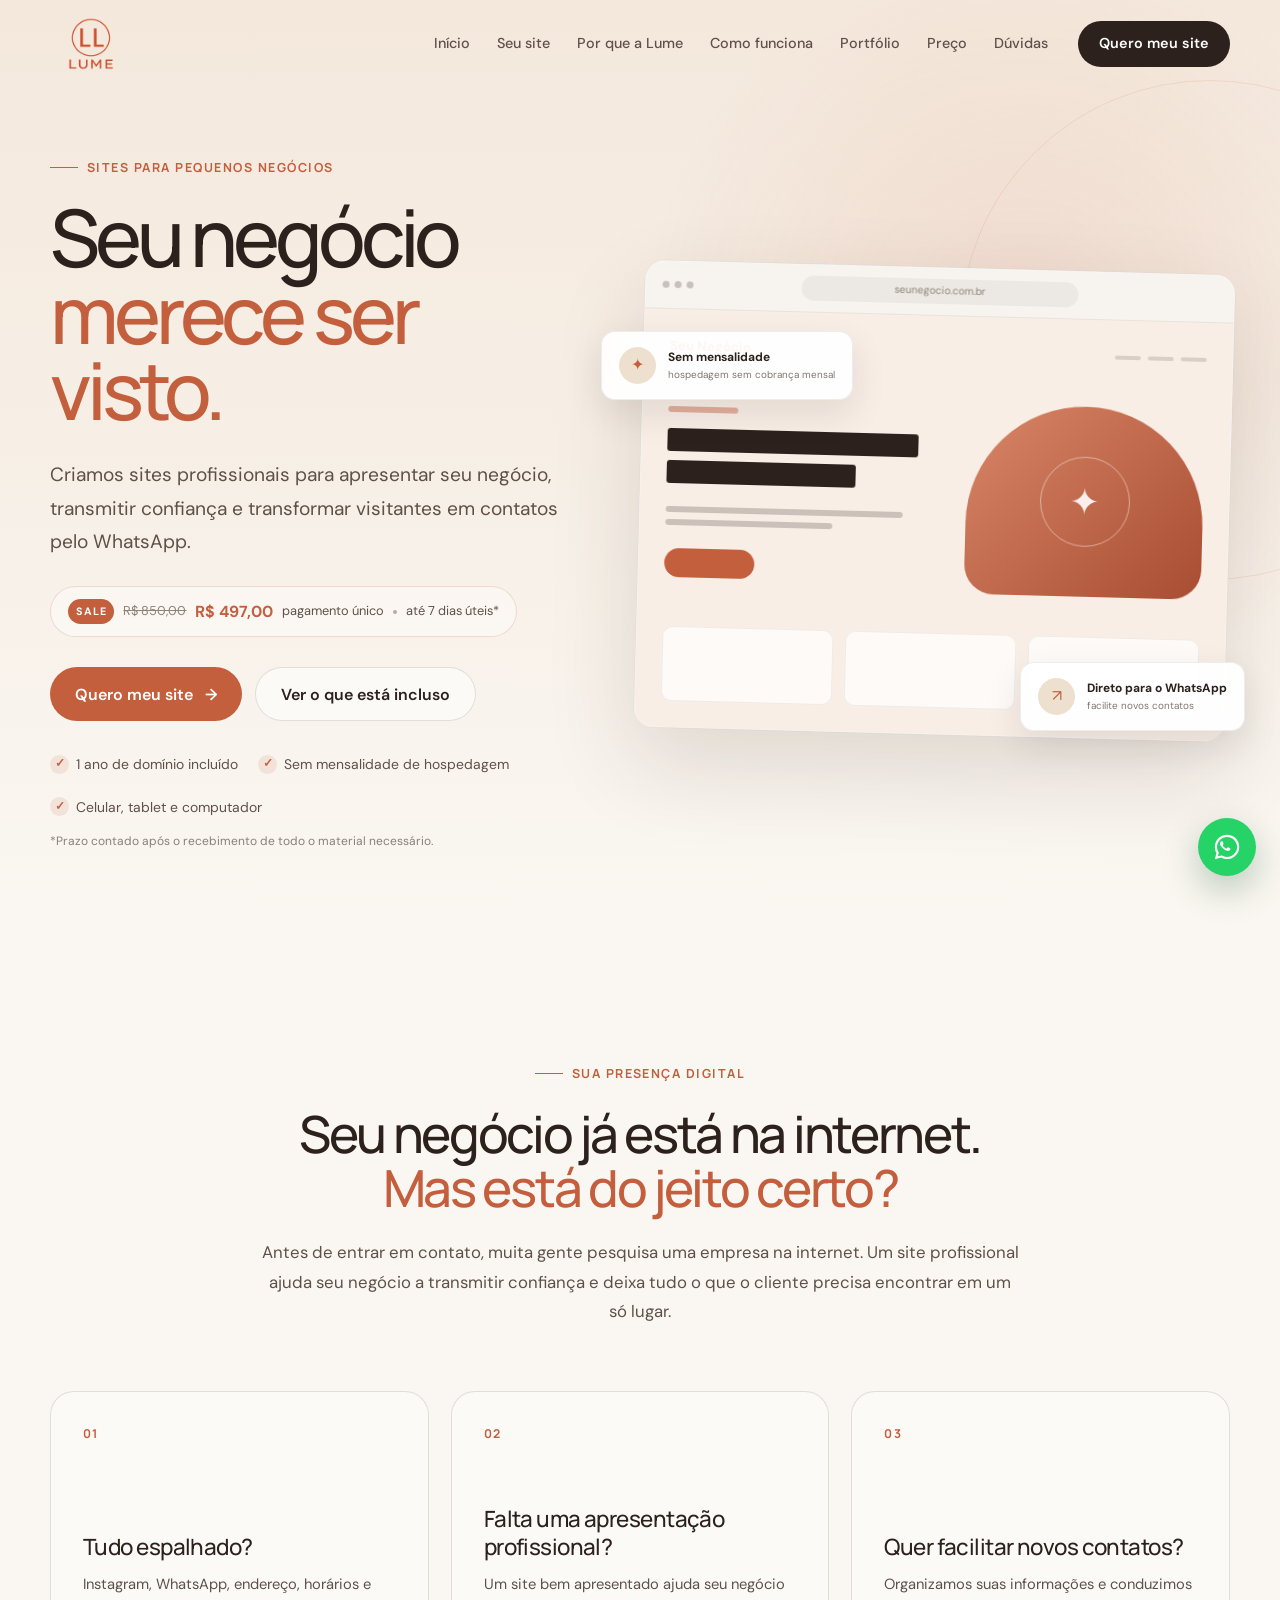
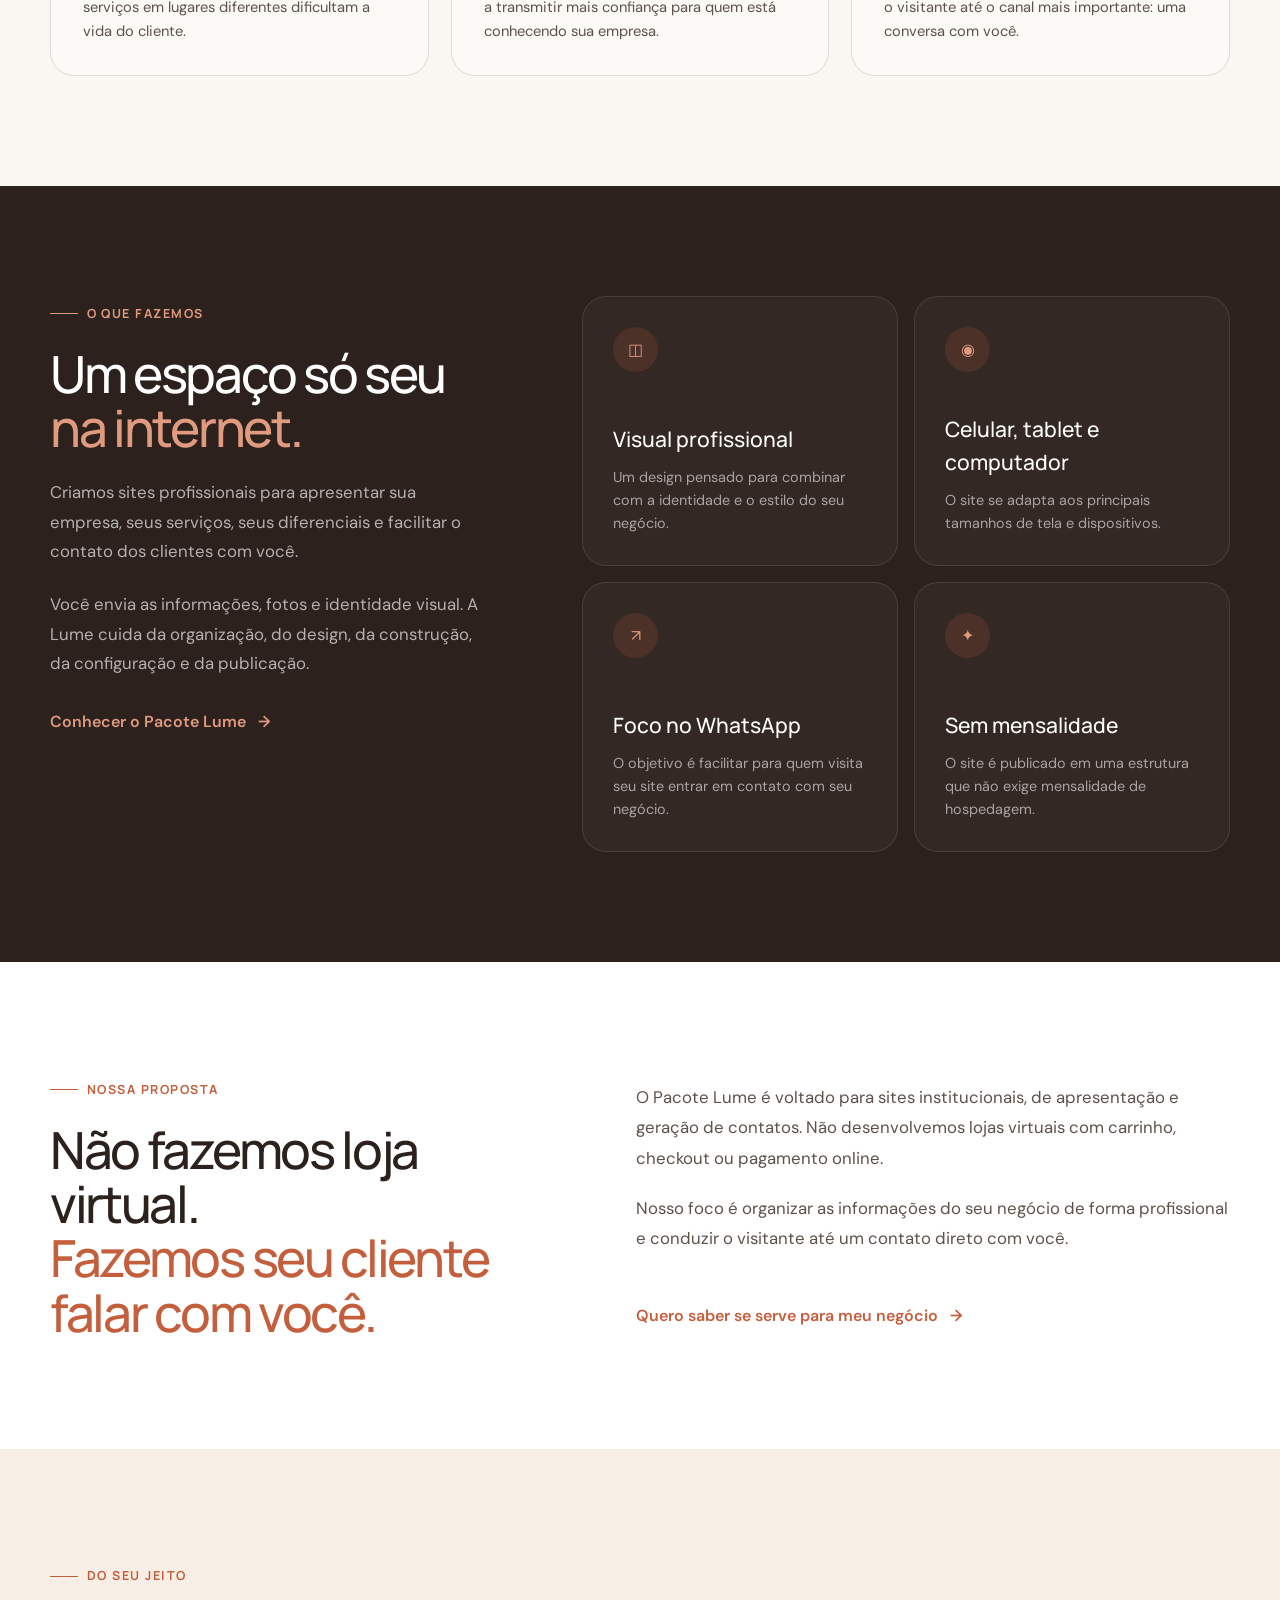
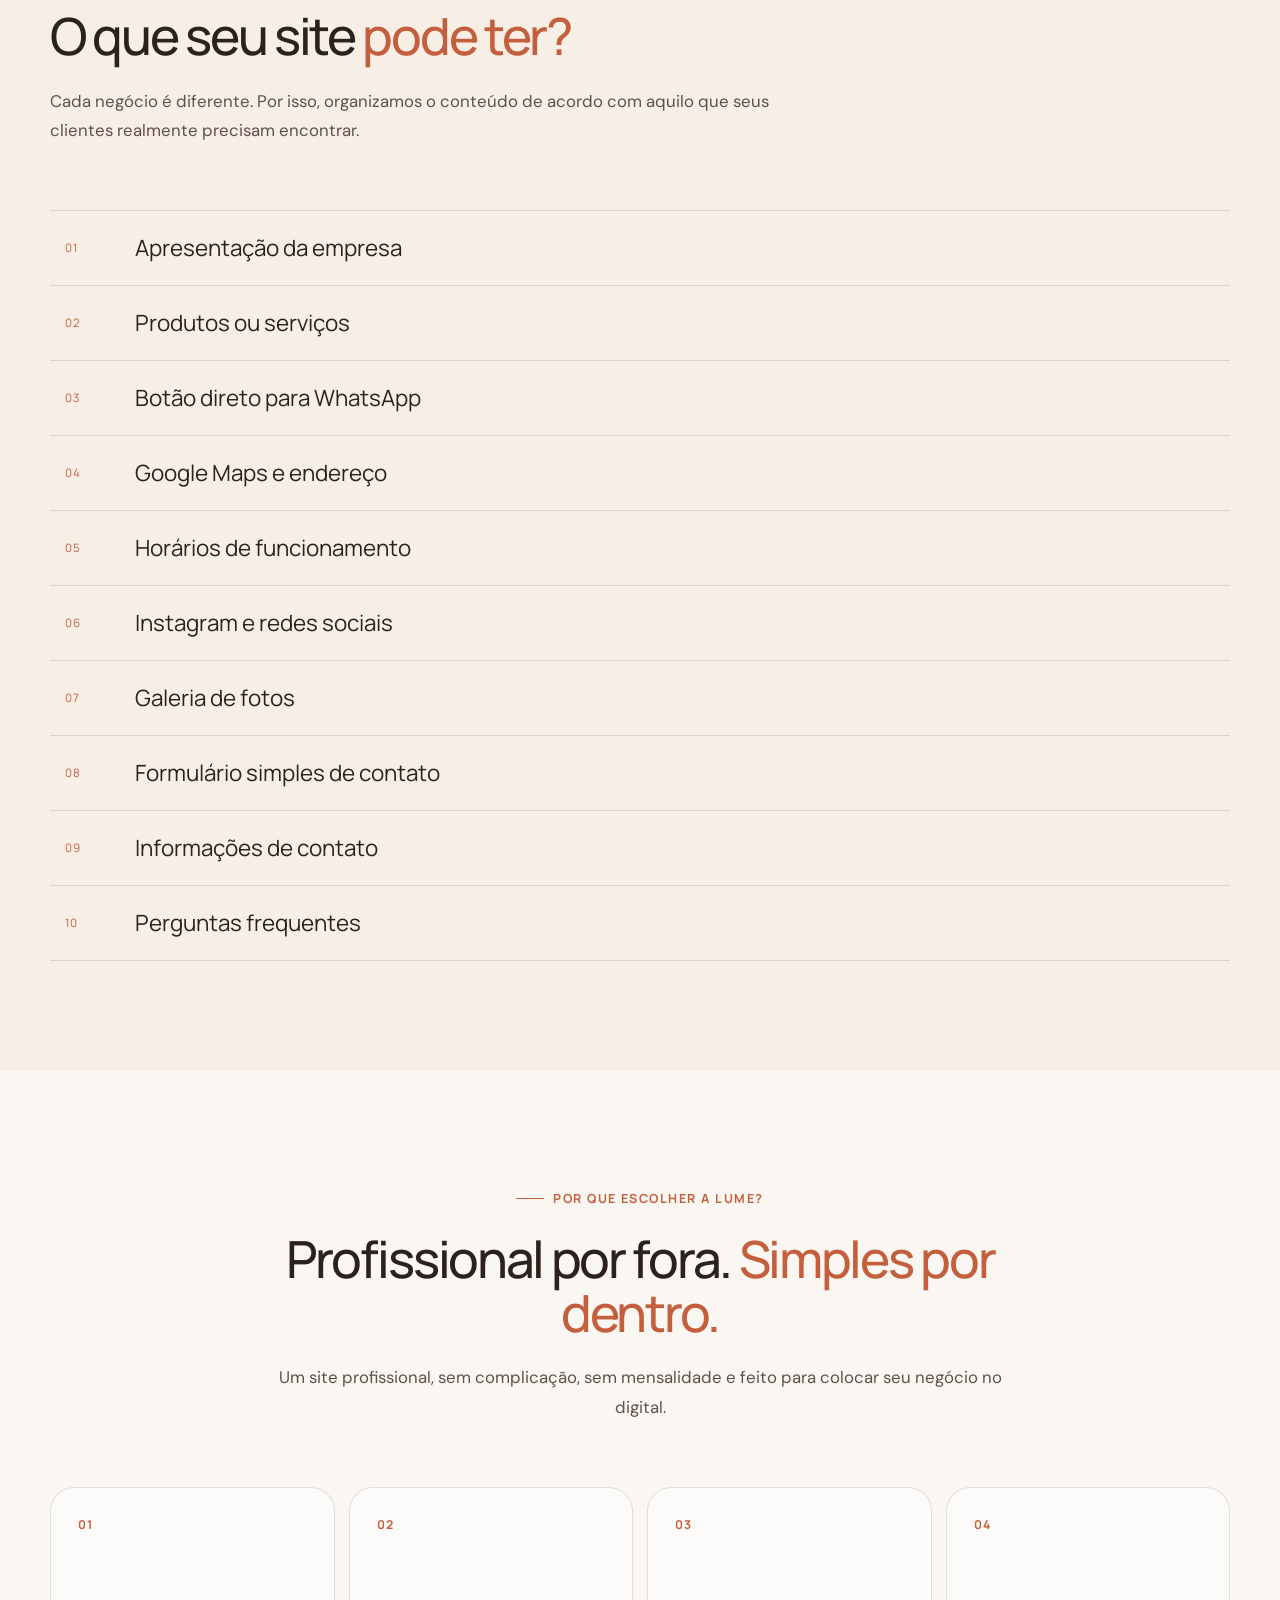
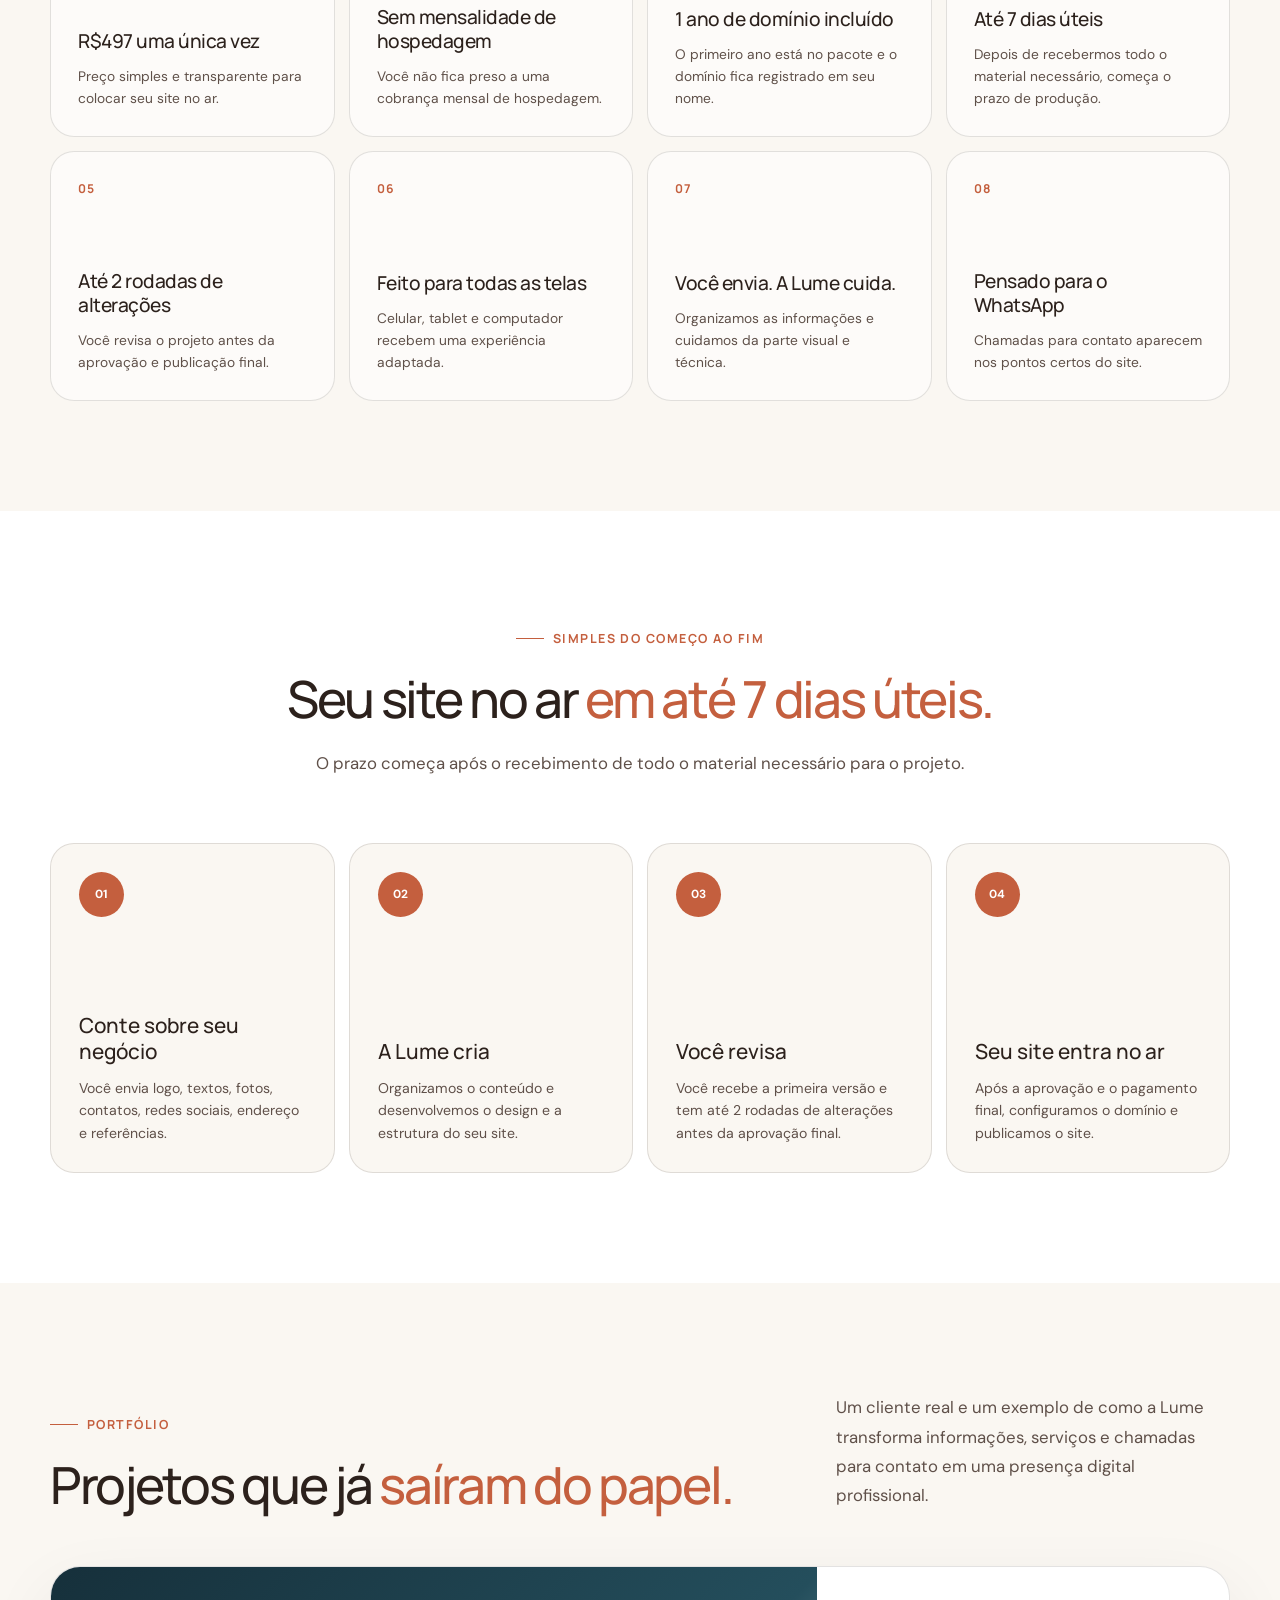
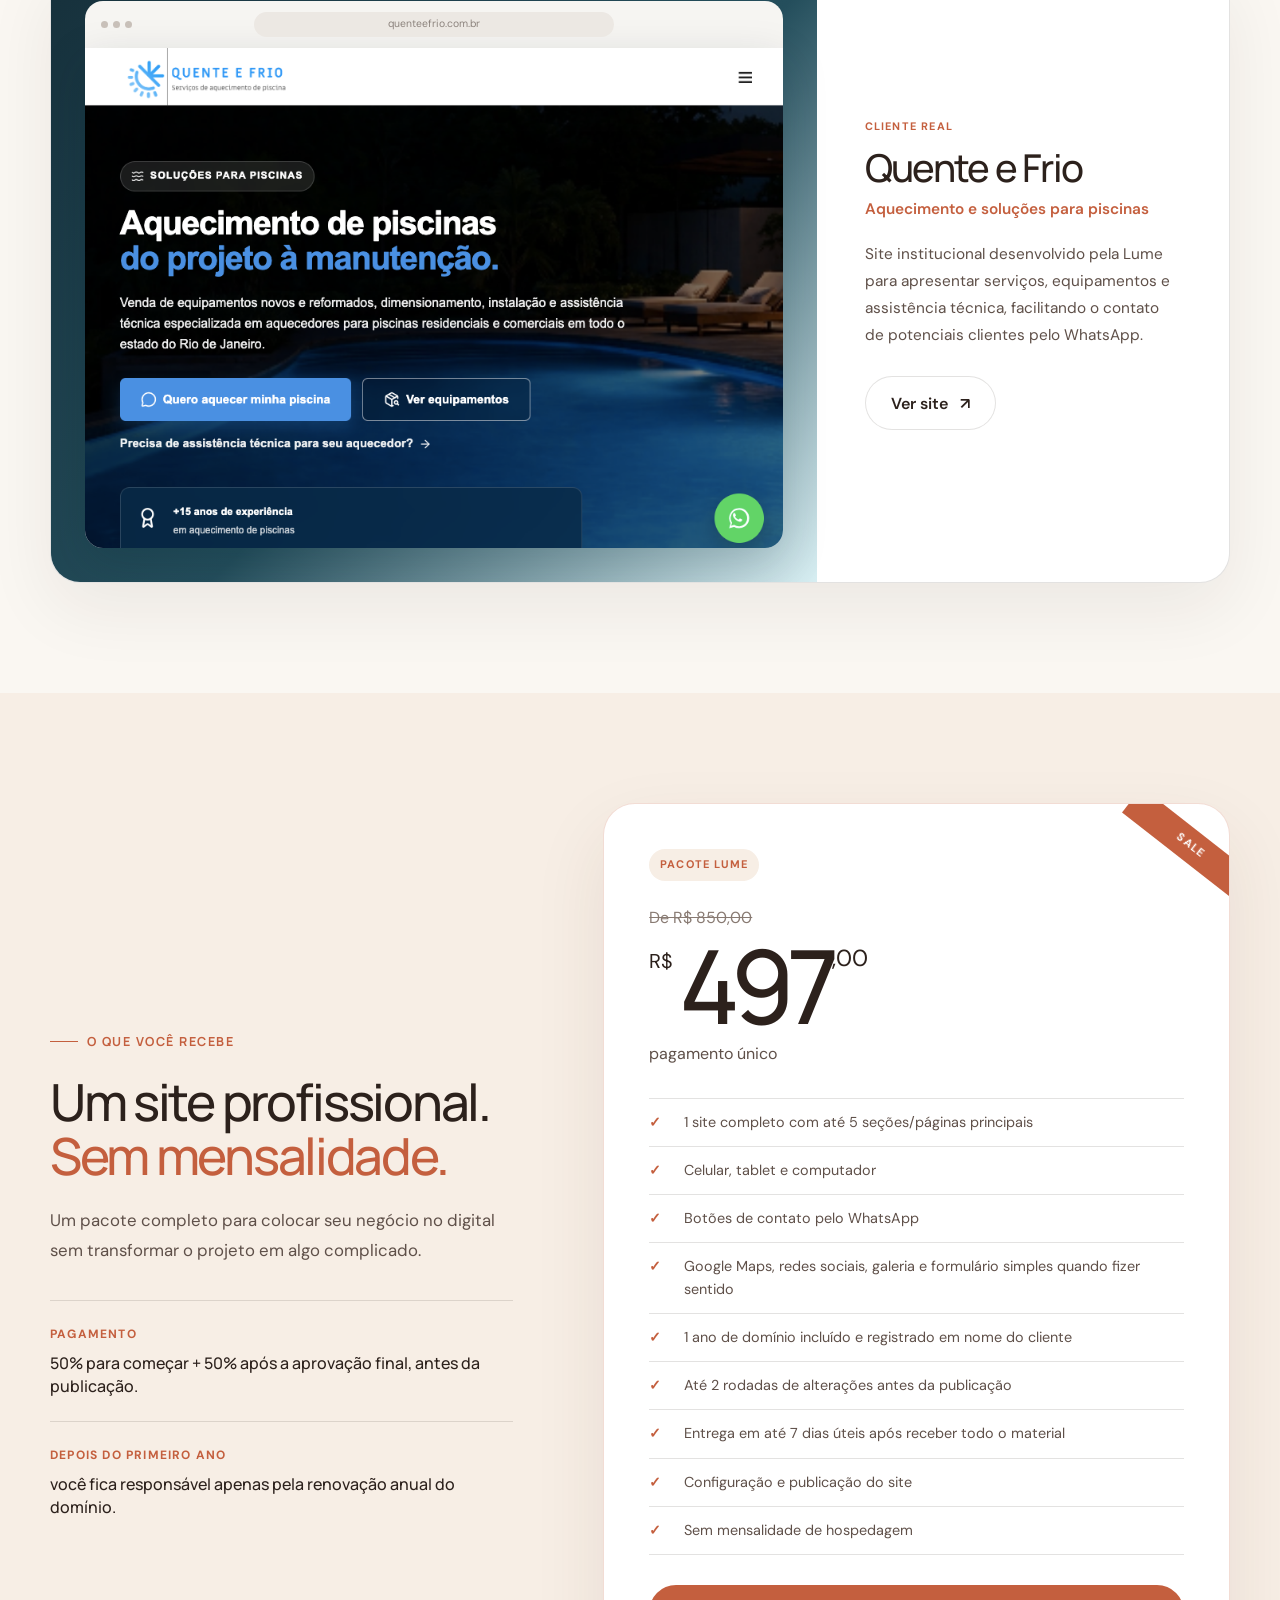
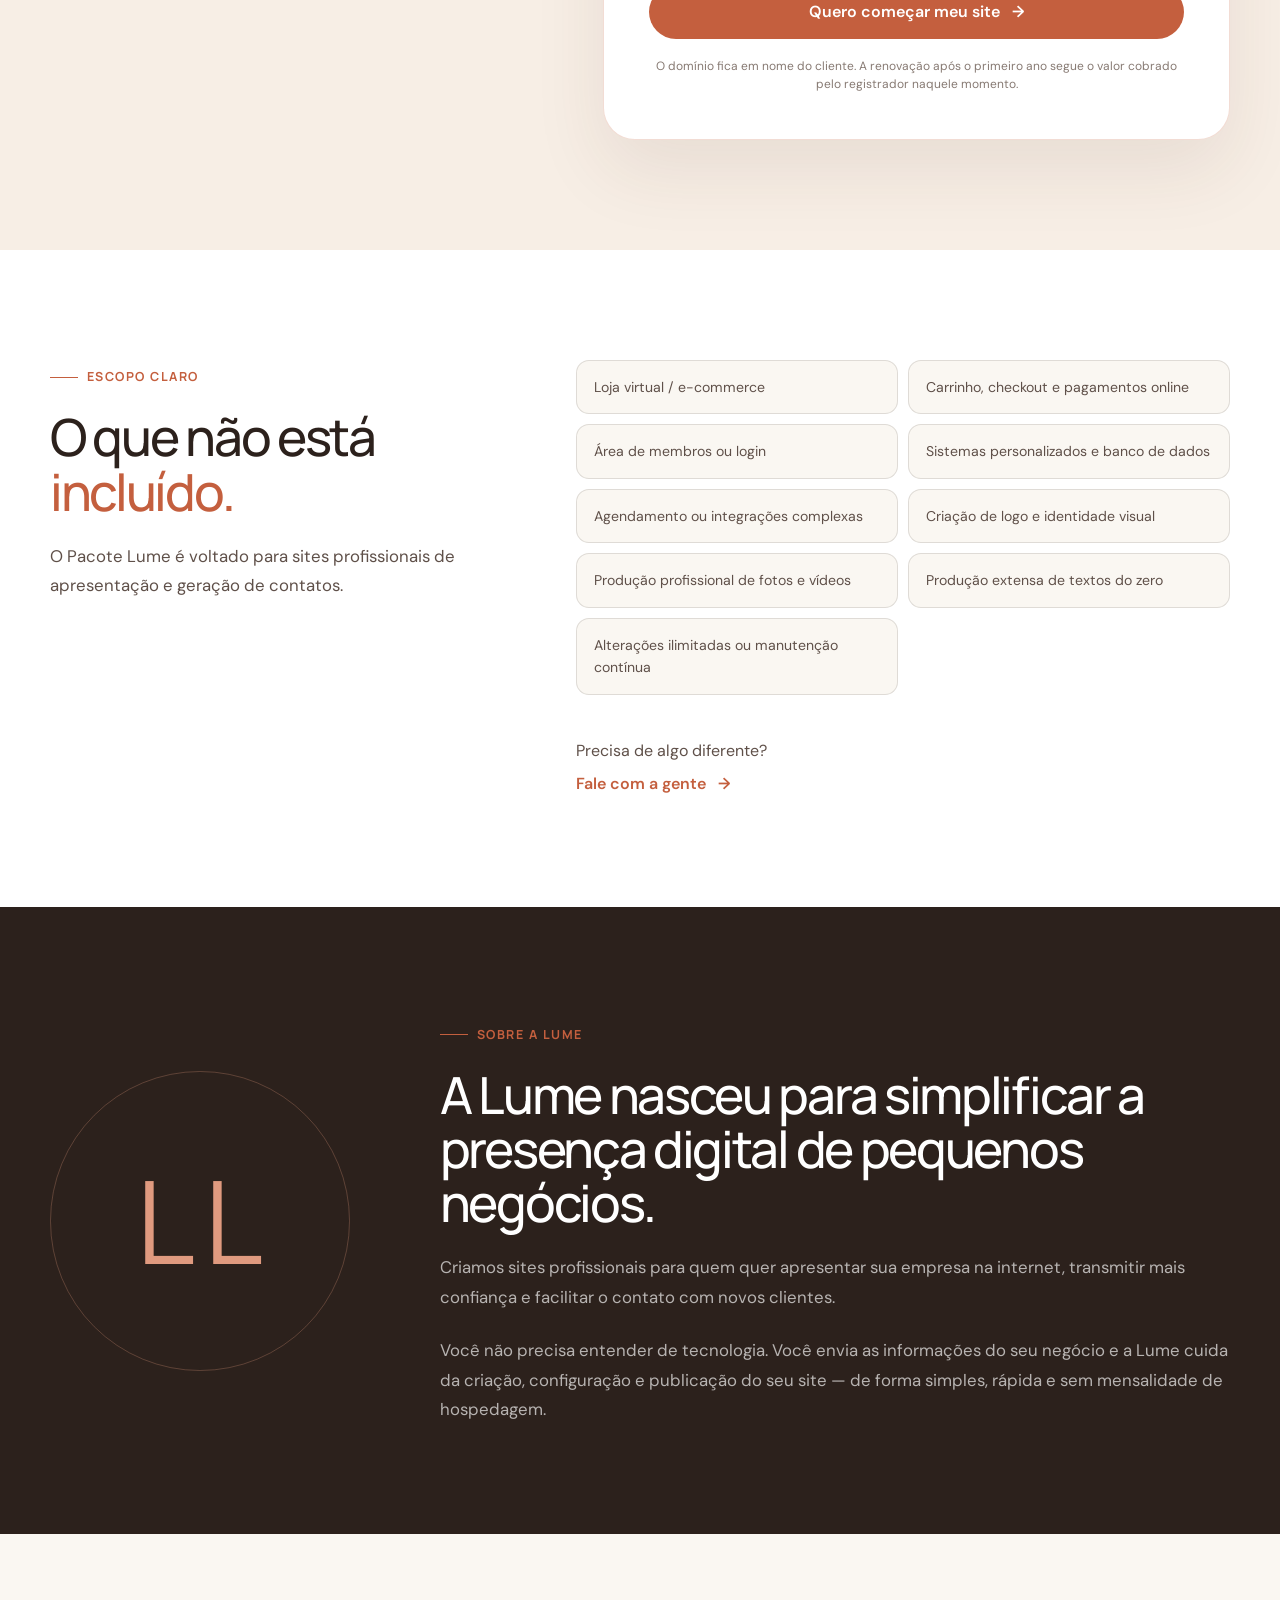
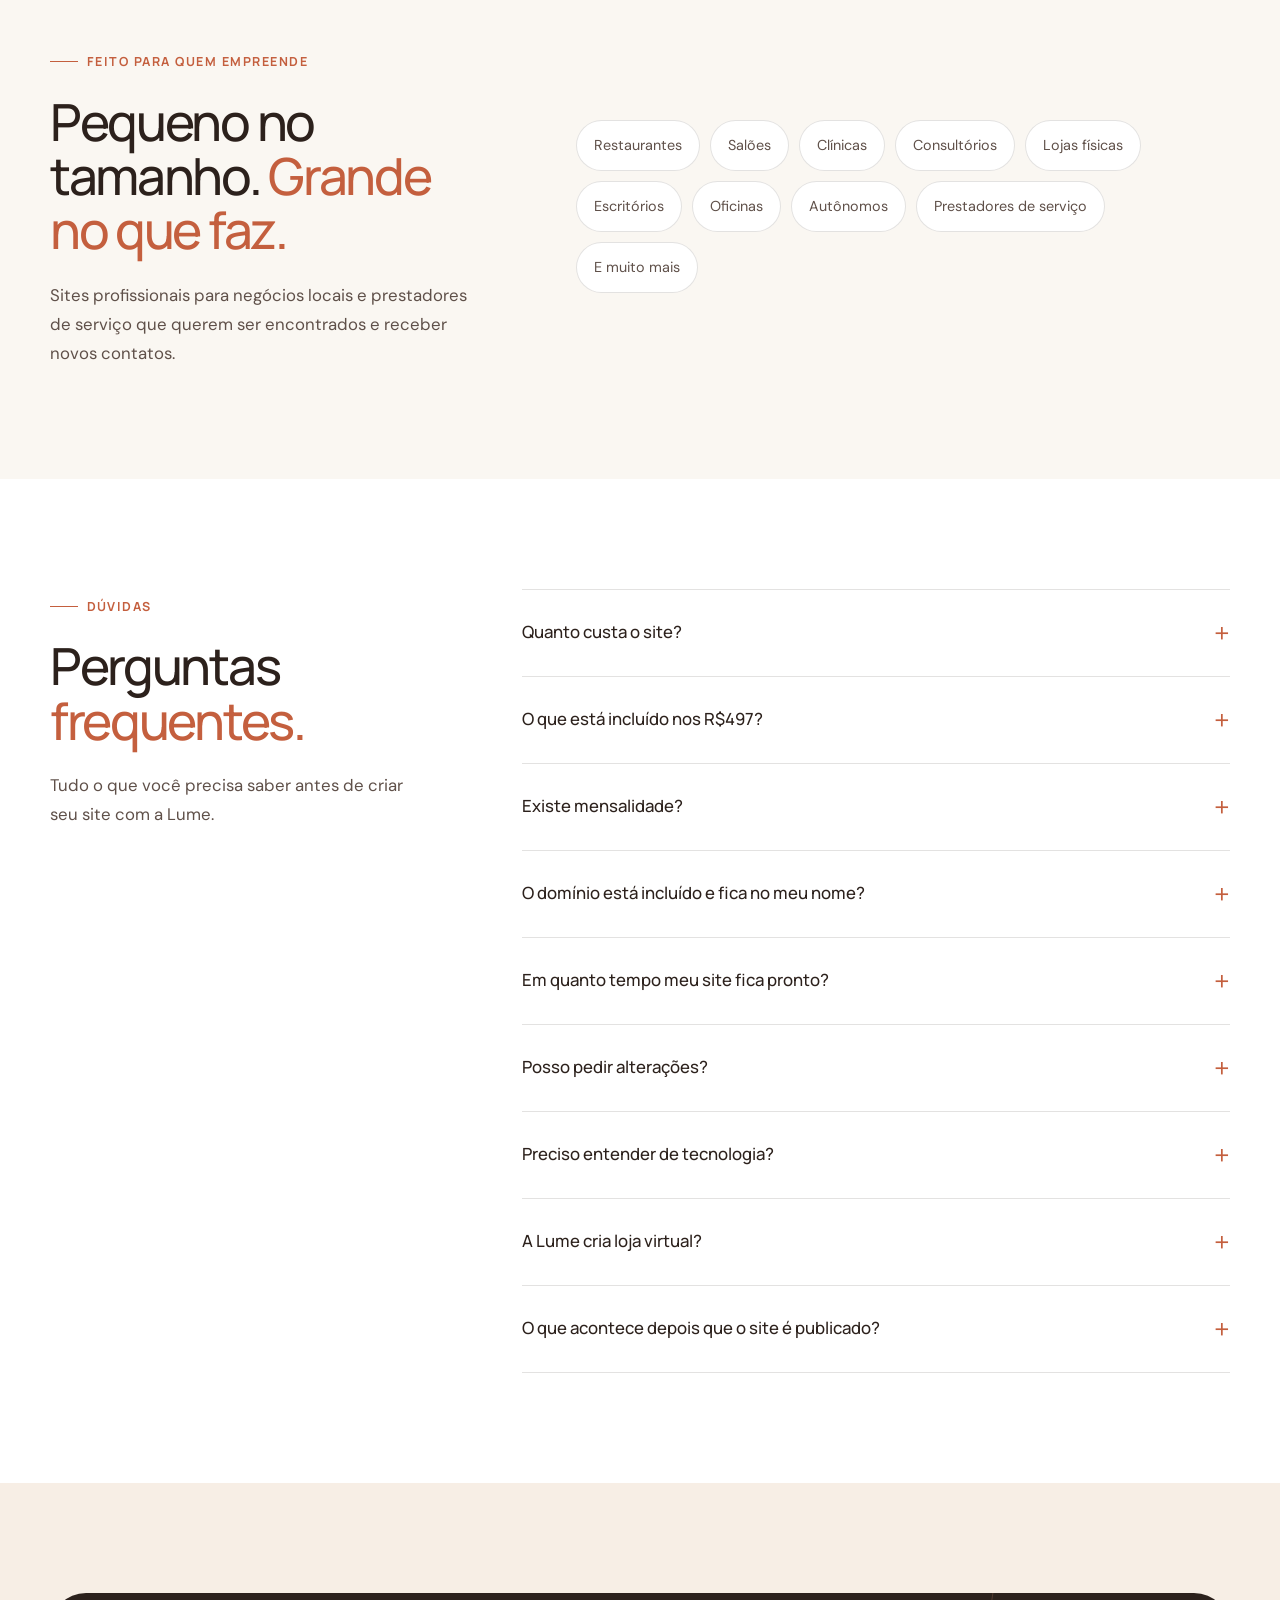
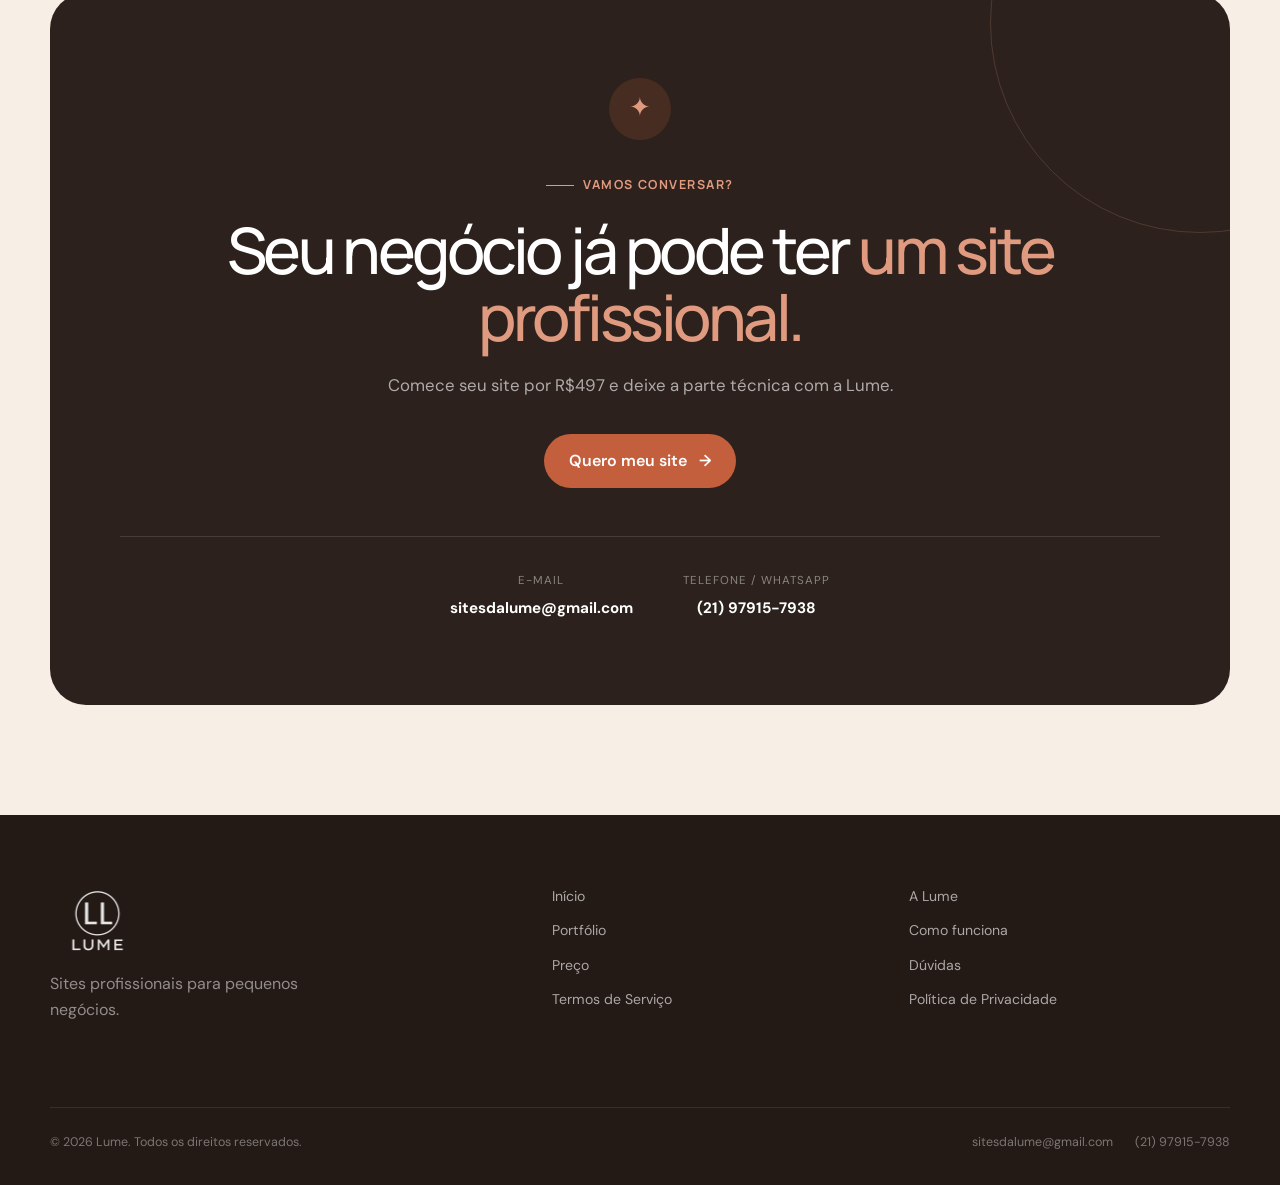
==== commit 10b50a25: "Atualiza domínio e finaliza site da Lume" ====
--- a/index.html
+++ b/index.html
@@ -10,7 +10,7 @@
     <meta name="robots" content="index, follow, max-image-preview:large">
 
     <!-- TROCAR quando o domínio oficial da Lume for conectado -->
-    <link rel="canonical" href="https://lume.sitesdalume.workers.dev/">
+    <link rel="canonical" href="https://sitesdalume.com.br/">
 
     <!-- WHATSAPP / FACEBOOK / LINKEDIN -->
     <meta property="og:type" content="website">
@@ -18,8 +18,8 @@
     <meta property="og:site_name" content="Lume">
     <meta property="og:title" content="Lume | Sites profissionais para pequenos negócios">
     <meta property="og:description" content="Tenha um site profissional a partir de R$497, sem mensalidade de hospedagem.">
-    <meta property="og:url" content="https://lume.sitesdalume.workers.dev/">
-    <meta property="og:image" content="https://lume.sitesdalume.workers.dev/imagens/lume-compartilhamento.png">
+    <meta property="og:url" content="https://sitesdalume.com.br/">
+    <meta property="og:image" content="https://sitesdalume.com.br/imagens/lume-compartilhamento.png">
     <meta property="og:image:width" content="1200">
     <meta property="og:image:height" content="630">
     <meta property="og:image:alt" content="Lume — Seu negócio merece ser visto. Sites profissionais a partir de R$497.">
@@ -28,7 +28,7 @@
     <meta name="twitter:card" content="summary_large_image">
     <meta name="twitter:title" content="Lume | Sites profissionais para pequenos negócios">
     <meta name="twitter:description" content="Tenha um site profissional a partir de R$497, sem mensalidade de hospedagem.">
-    <meta name="twitter:image" content="https://lume.sitesdalume.workers.dev/imagens/lume-compartilhamento.png">
+    <meta name="twitter:image" content="https://sitesdalume.com.br/imagens/lume-compartilhamento.png">
 
     <!-- FAVICON -->
     <link rel="icon" type="image/png" href="imagens/logo-lume-t.png">
@@ -46,8 +46,8 @@
       "@type": "Organization",
       "name": "Lume",
       "description": "Criação de sites profissionais para pequenos negócios.",
-      "url": "https://lume.sitesdalume.workers.dev/",
-      "logo": "https://lume.sitesdalume.workers.dev/imagens/logo-lume-t.png",
+      "url": "https://sitesdalume.com.br/",
+      "logo": "https://sitesdalume.com.br/imagens/logo-lume-t.png",
       "email": "sitesdalume@gmail.com",
       "telephone": "+55 21 97915-7938"
     }
@@ -531,7 +531,7 @@
         <!-- SOBRE A LUME -->
         <section class="section about-section" id="sobre">
             <div class="container about-container">
-                <div class="about-mark reveal" aria-hidden="true">L</div>
+                <div class="about-mark reveal" aria-hidden="true">LL</div>
 
                 <div class="about-copy reveal">
                     <span class="eyebrow">Sobre a Lume</span>
@@ -717,4 +717,4 @@
     <!-- Ative o Cloudflare Web Analytics no painel da Cloudflare. -->
     <script src="script.js"></script>
 </body>
-</html>
+</html>
--- a/style.css
+++ b/style.css
@@ -1333,9 +1333,11 @@
     border-radius: 50%;
     color: var(--terracotta-light);
     font-family: "Manrope", sans-serif;
-    font-size: clamp(7rem, 14vw, 12rem);
+    font-size: clamp(5rem, 9vw, 8rem);
     line-height: 1;
     font-weight: 400;
+    letter-spacing: 0.08em;
+    padding-left: 0.08em;
 }
 
 .about-copy h2 {
@@ -1676,6 +1678,75 @@
 .reveal.visible {
     opacity: 1;
     transform: translateY(0);
+}
+
+
+/* =========================================================
+   PÁGINAS LEGAIS
+========================================================= */
+
+.legal-page {
+    min-height: 100vh;
+    padding: 195px 0 90px;
+    background: var(--cream);
+}
+
+.legal-shell {
+    max-width: 900px;
+}
+
+.legal-head {
+    margin-bottom: 52px;
+    padding-bottom: 35px;
+    border-bottom: 1px solid var(--border);
+}
+
+.legal-head h1 {
+    font-family: "Manrope", sans-serif;
+    font-size: clamp(2.8rem, 6vw, 5.5rem);
+    line-height: 0.98;
+    letter-spacing: -0.055em;
+    font-weight: 500;
+}
+
+.legal-head p {
+    margin-top: 18px;
+    color: var(--brown-soft);
+}
+
+.legal-content {
+    display: grid;
+    gap: 38px;
+}
+
+.legal-section h2 {
+    font-family: "Manrope", sans-serif;
+    font-size: 1.45rem;
+    line-height: 1.25;
+    font-weight: 600;
+}
+
+.legal-section p,
+.legal-section li {
+    margin-top: 11px;
+    color: var(--brown-soft);
+    line-height: 1.8;
+}
+
+.legal-section ul,
+.legal-section ol {
+    padding-left: 22px;
+}
+
+.legal-note {
+    padding: 20px;
+    border: 1px solid rgba(196, 95, 62, 0.2);
+    border-radius: 16px;
+    background: rgba(196, 95, 62, 0.06);
+}
+
+.legal-back {
+    margin-top: 50px;
 }
 
 /* =========================================================
@@ -1995,6 +2066,10 @@
     .whatsapp-tooltip {
         display: none;
     }
+
+    .legal-page {
+        padding: 145px 0 70px;
+    }
 }
 
 @media (prefers-reduced-motion: reduce) {
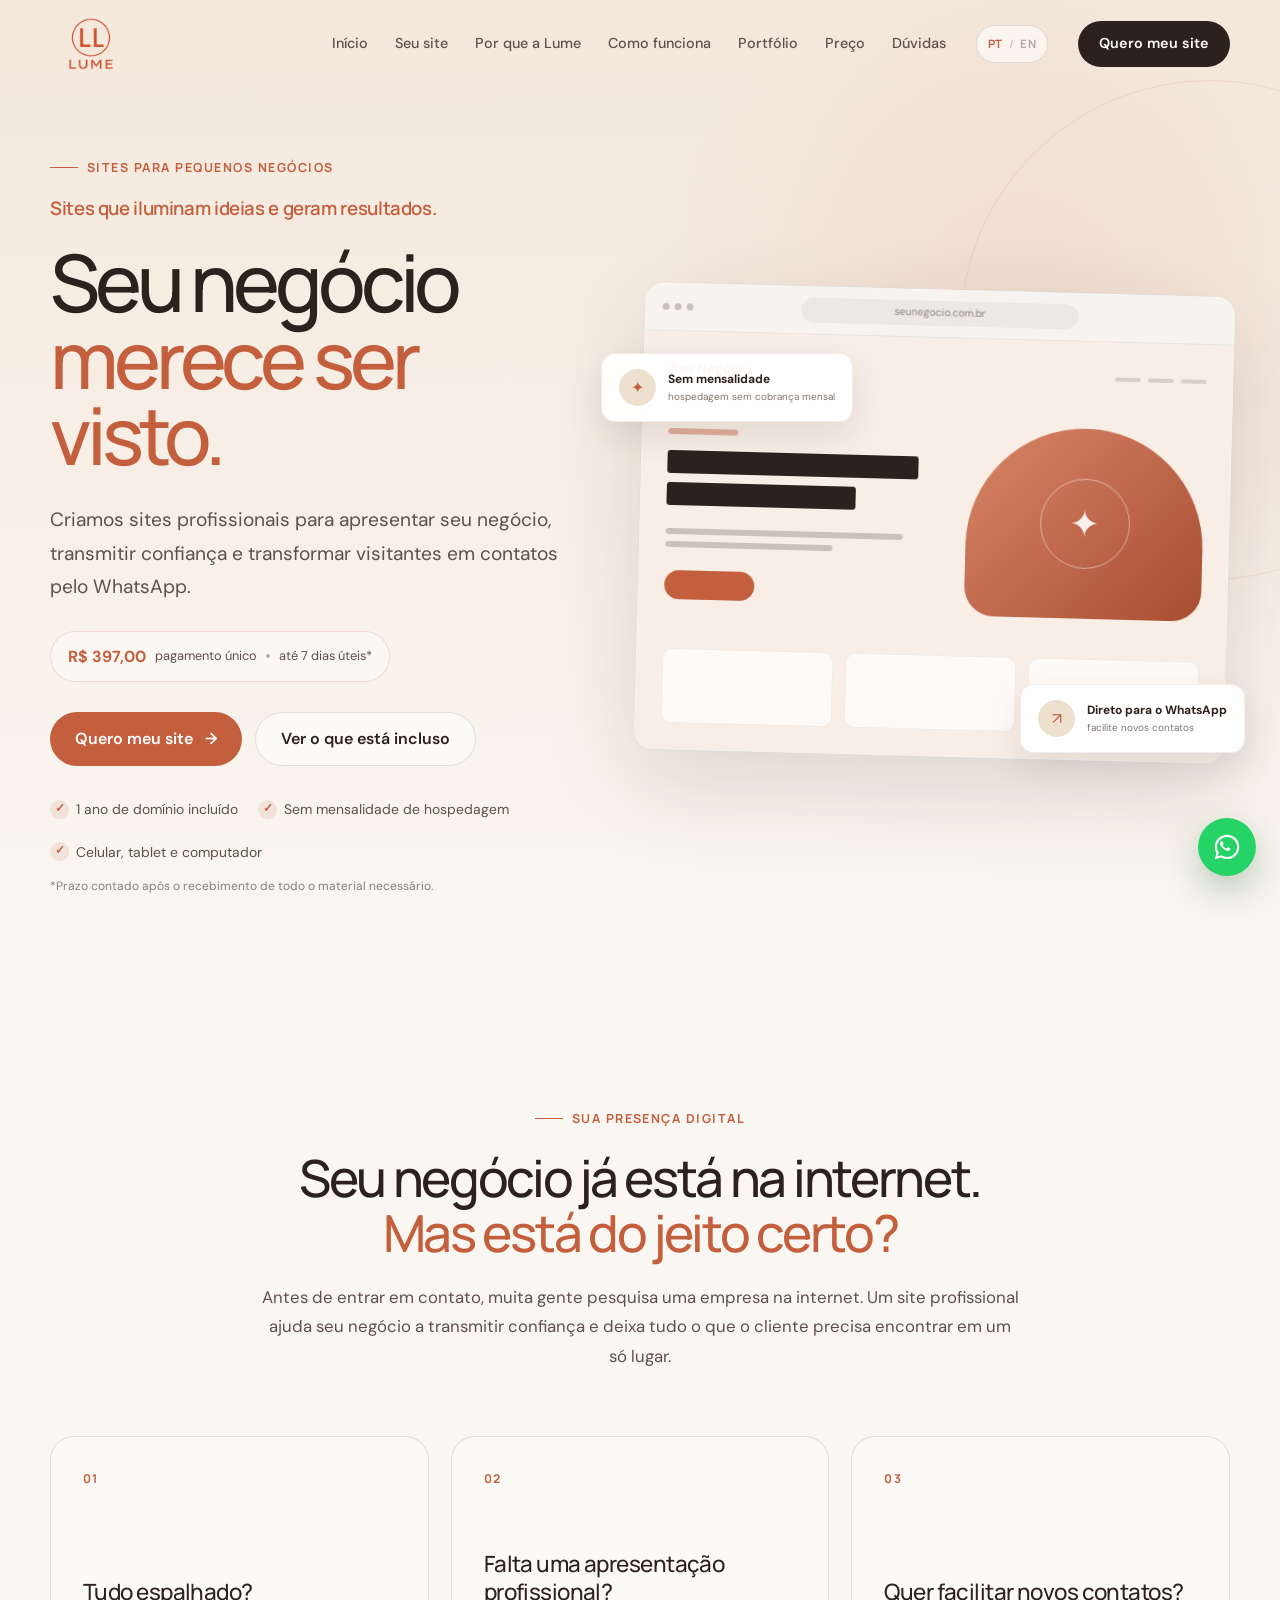
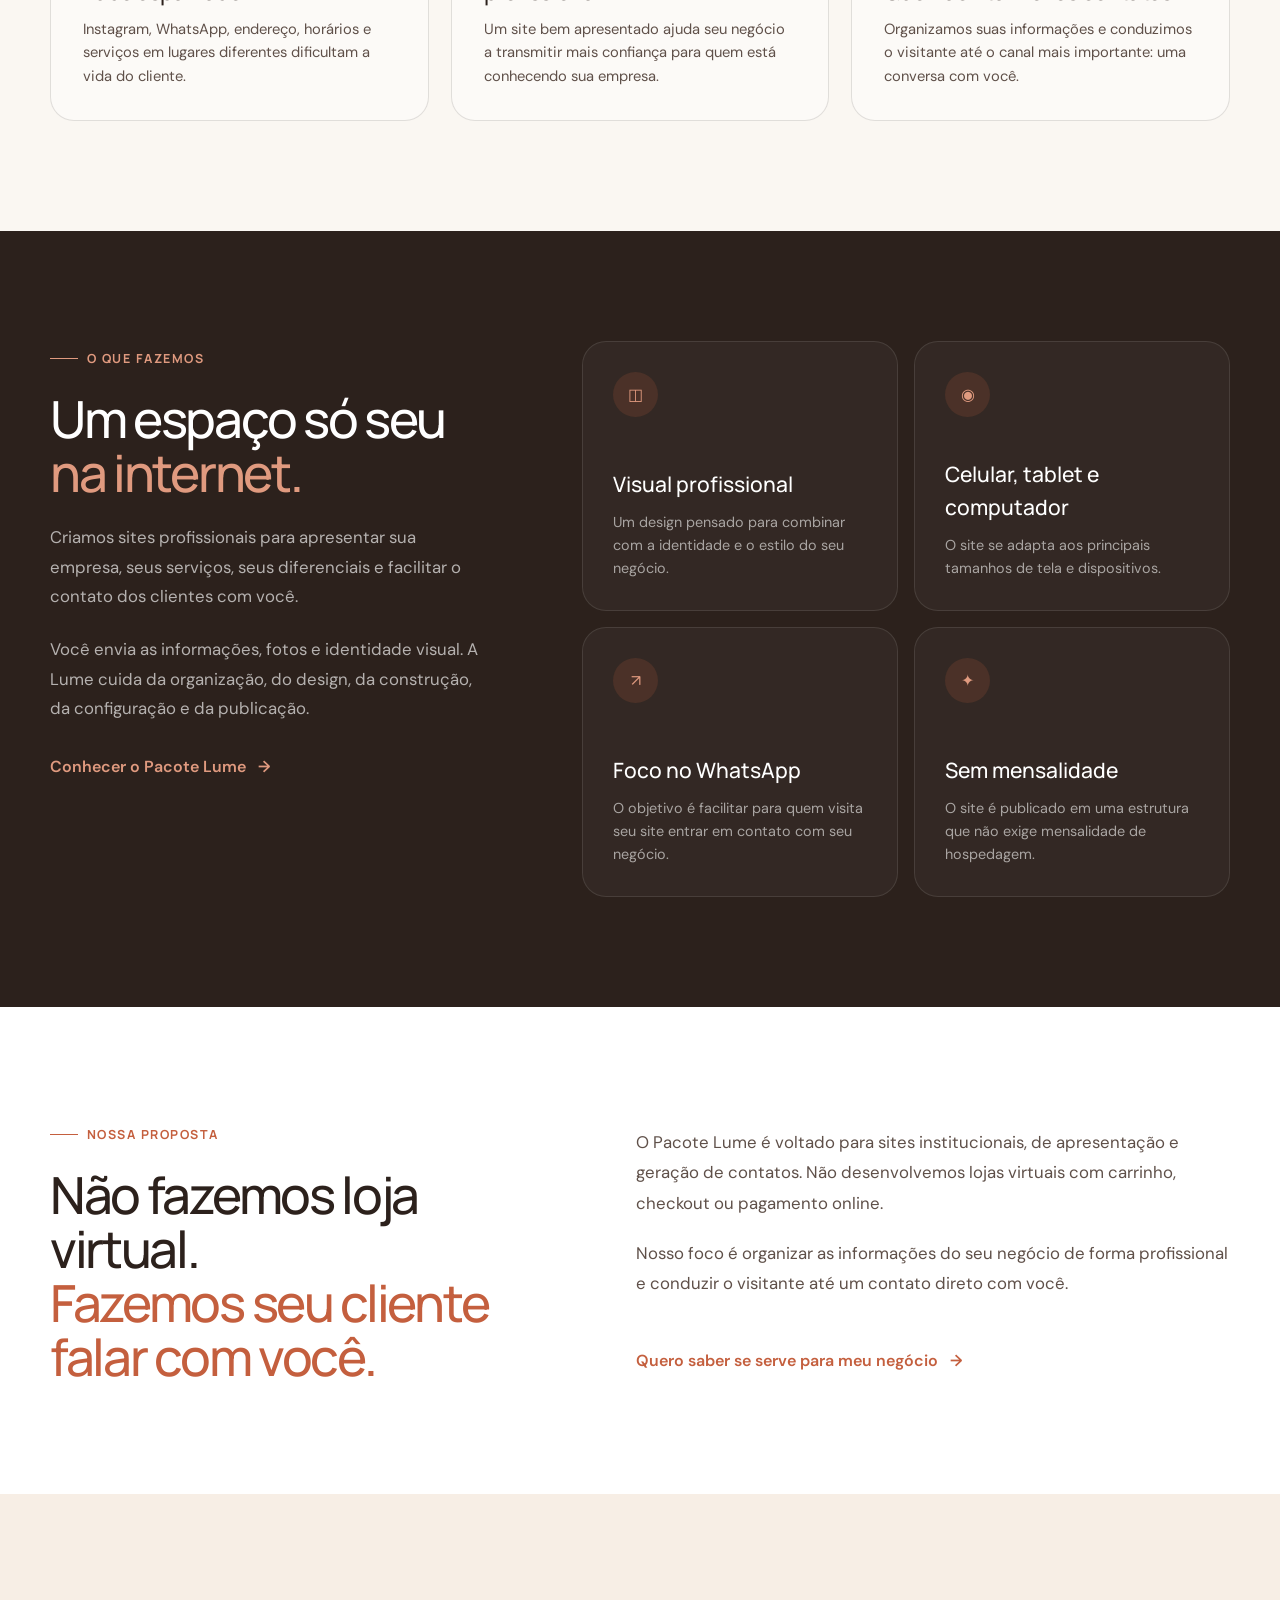
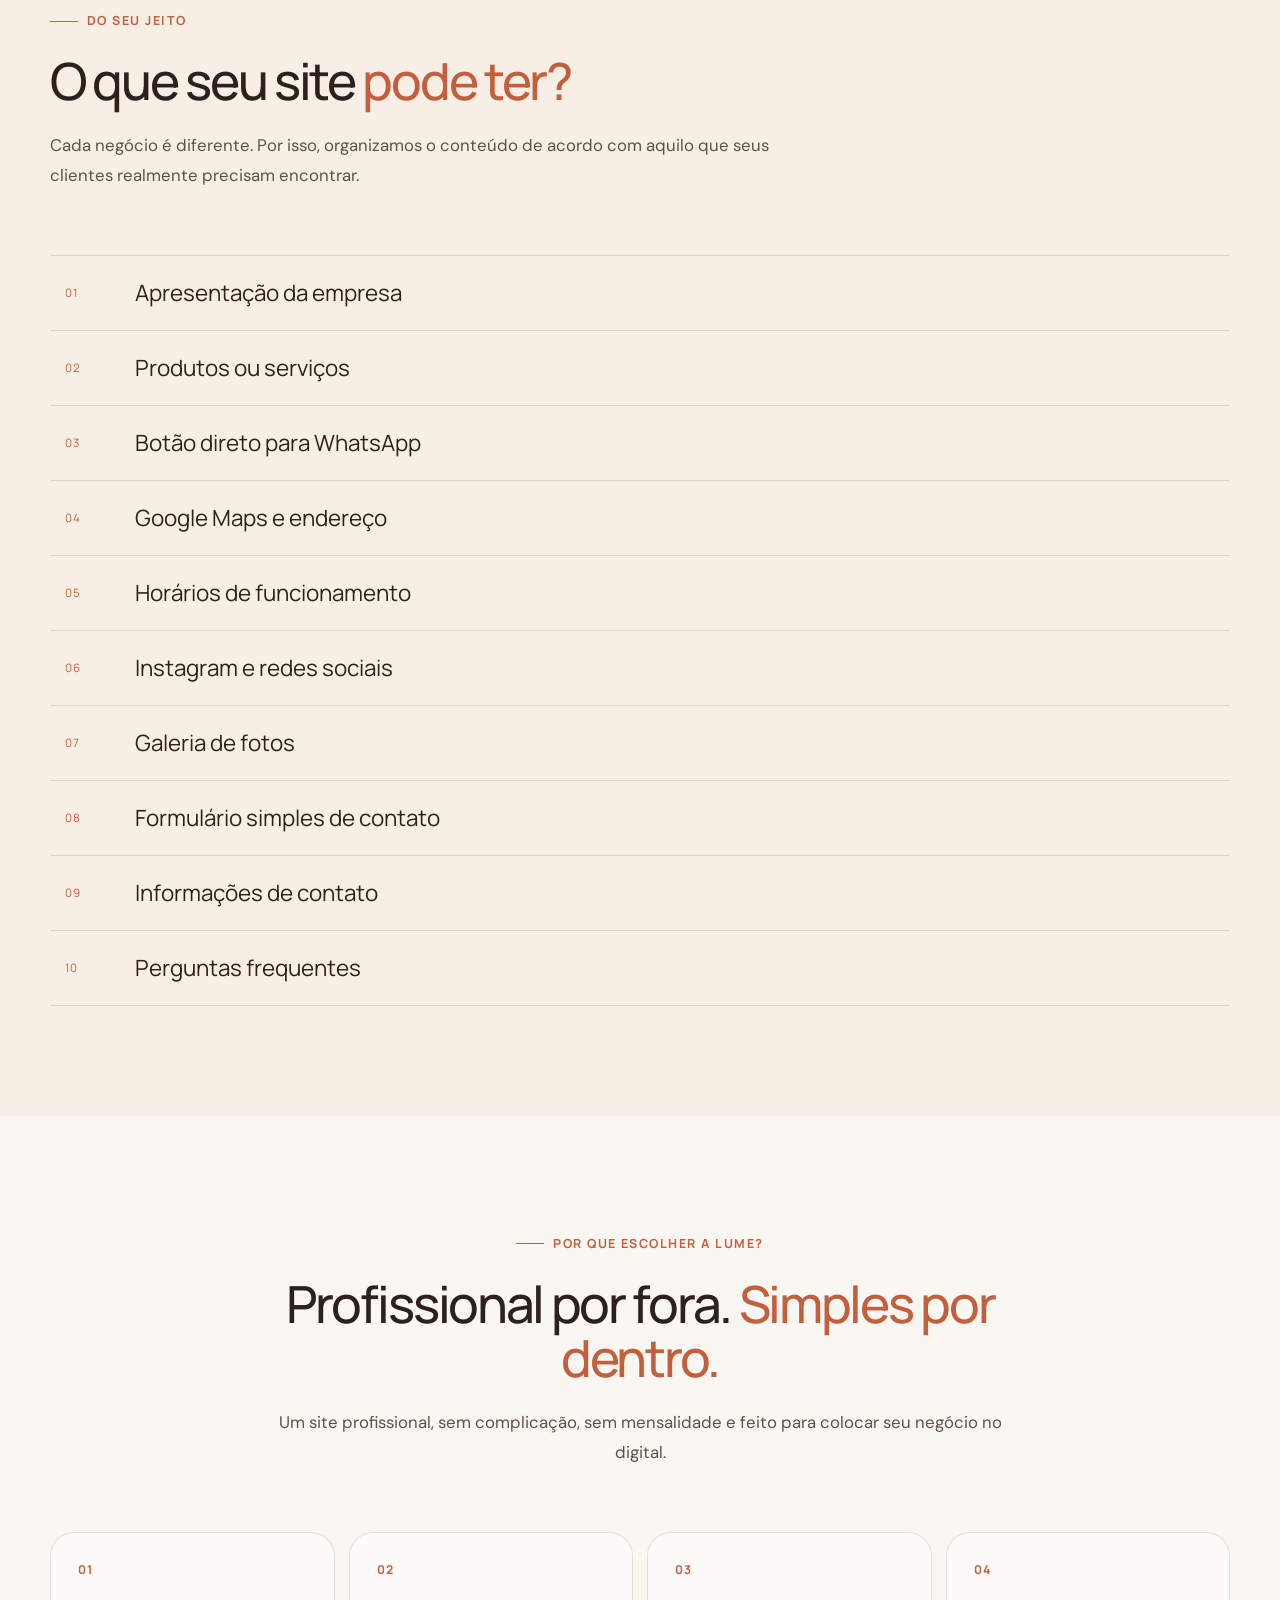
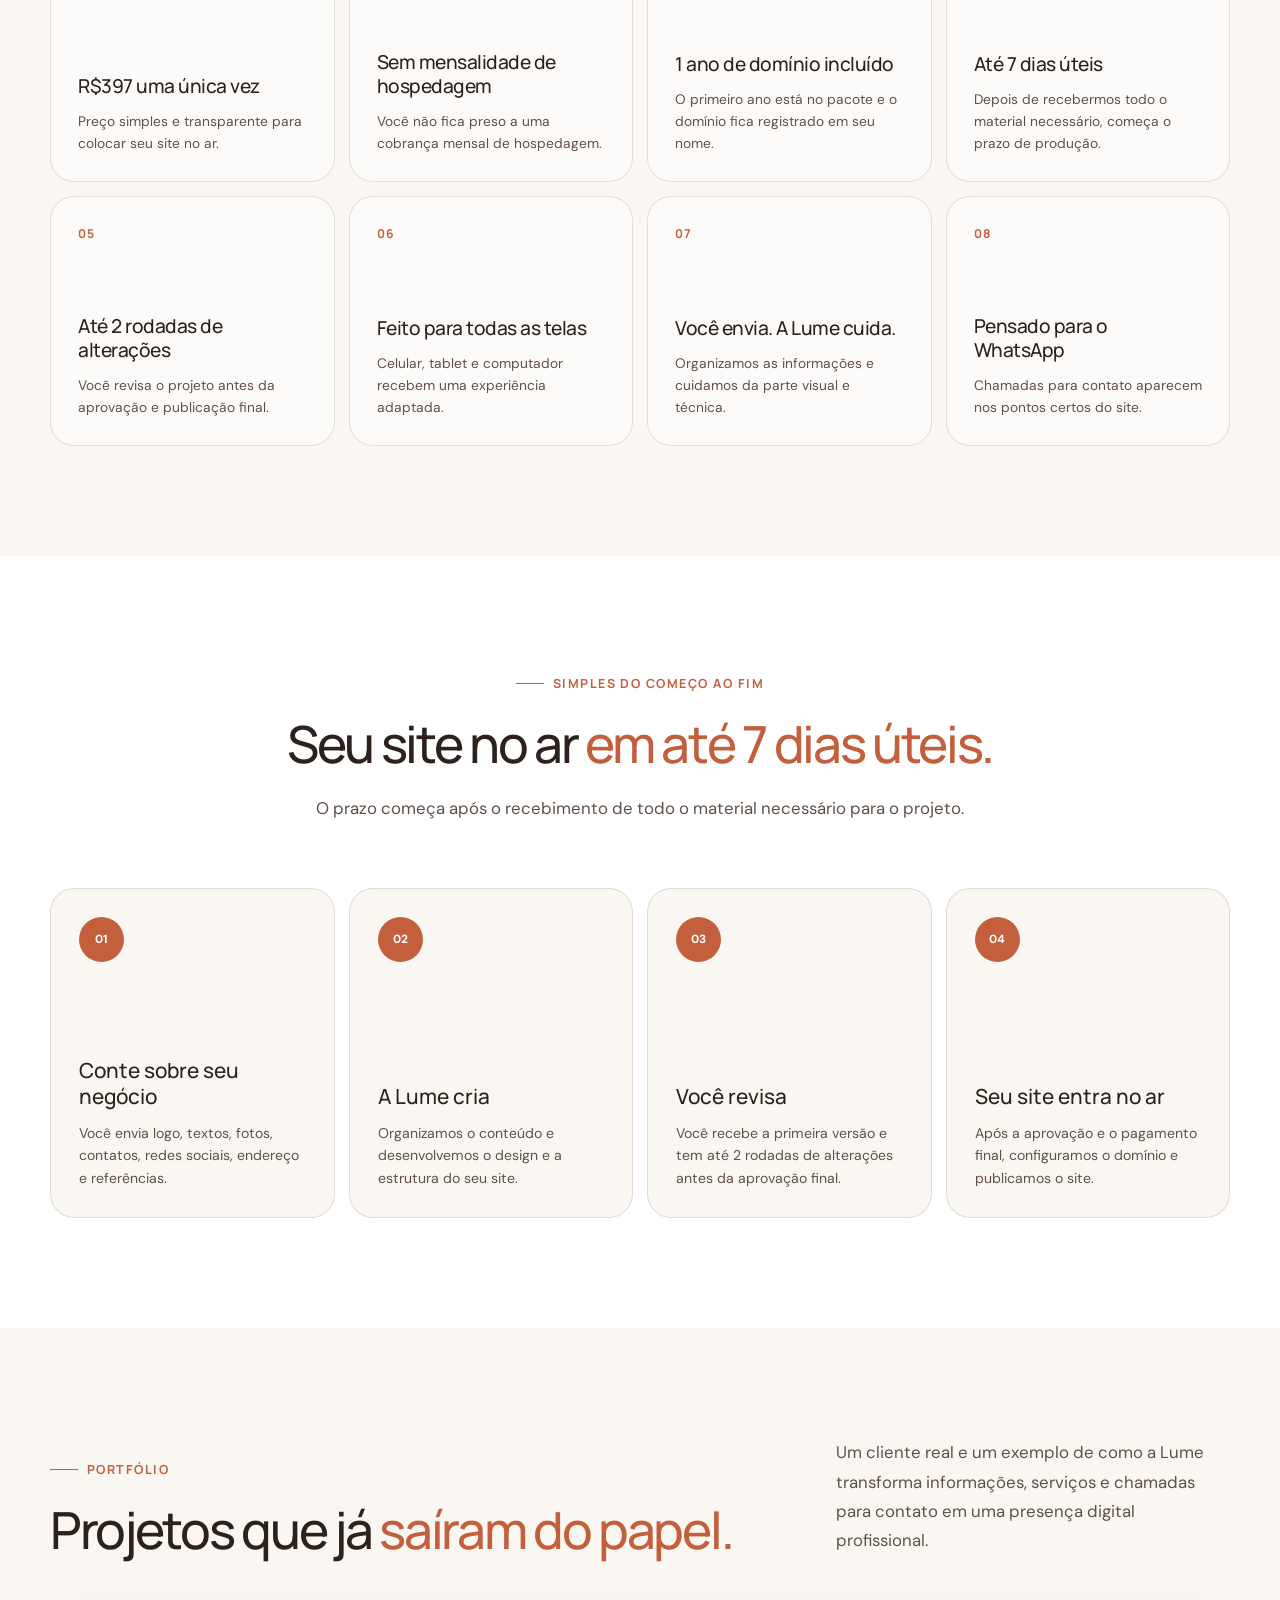
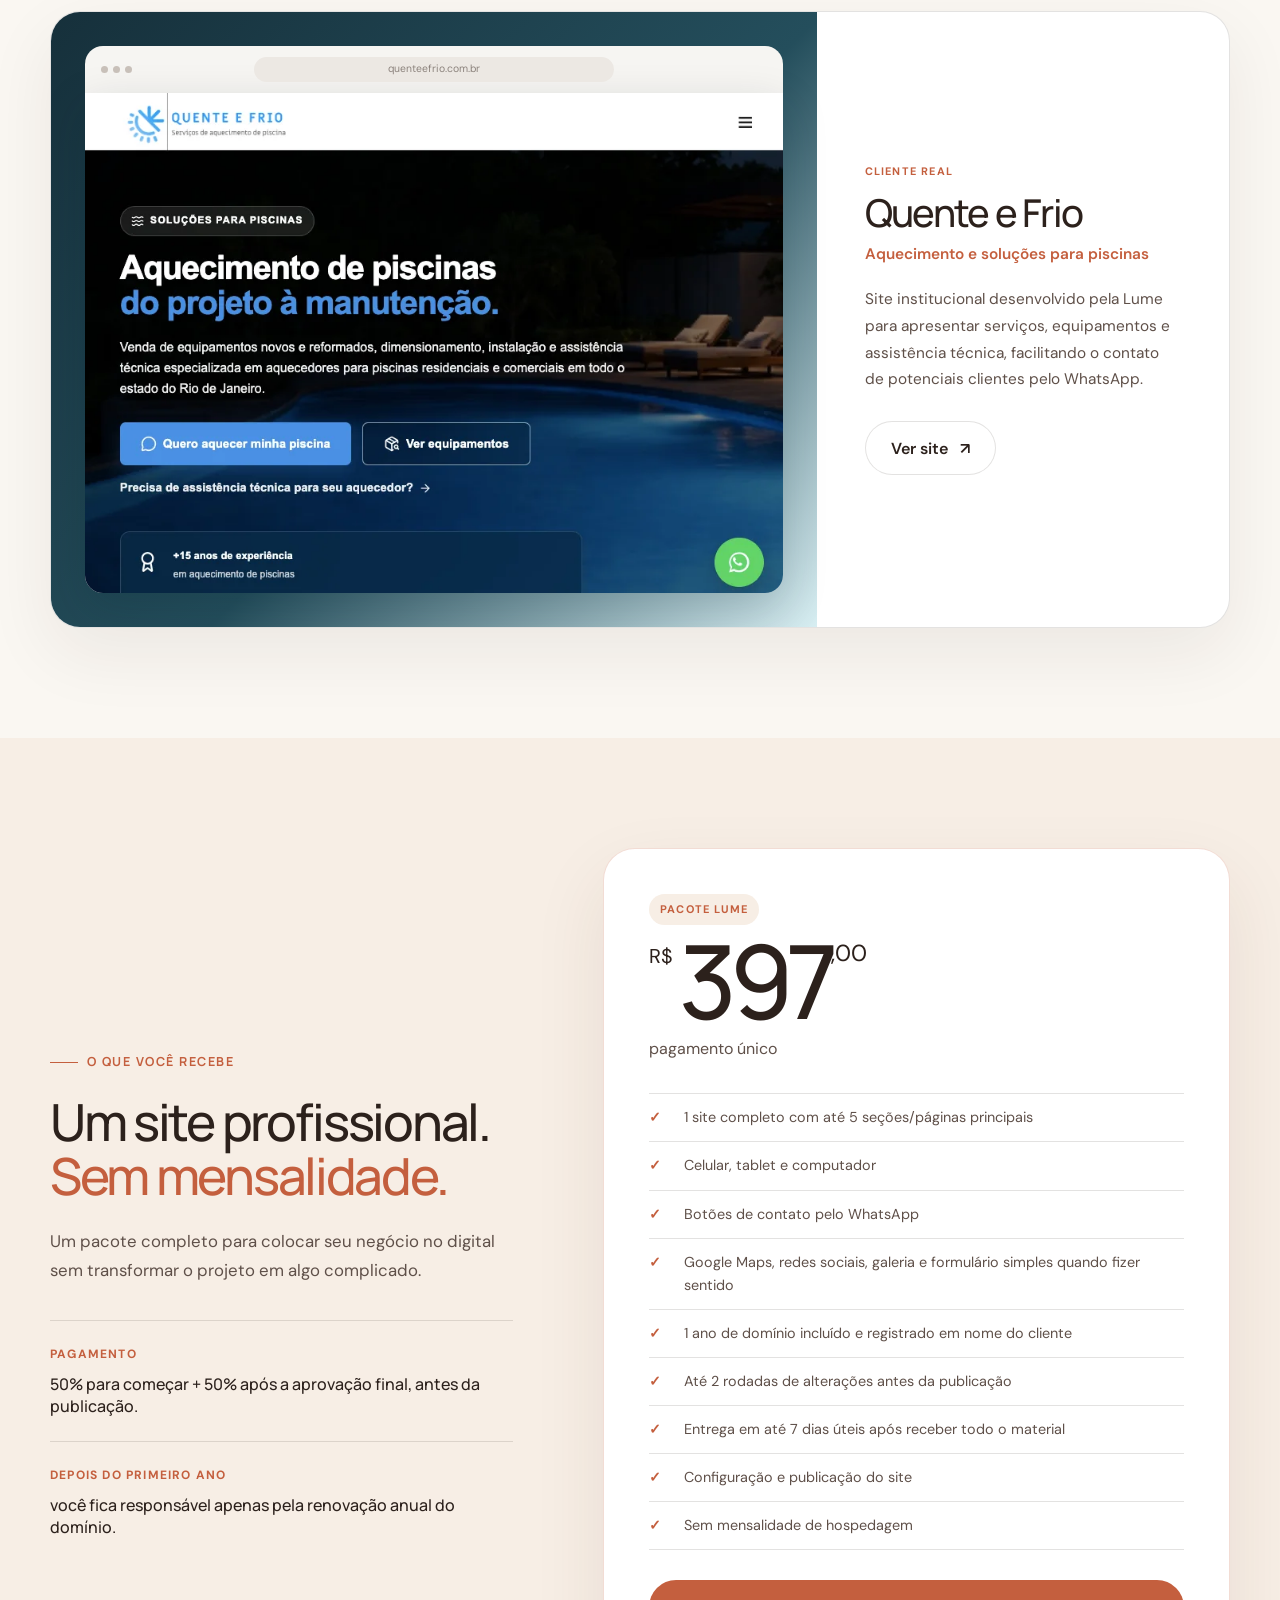
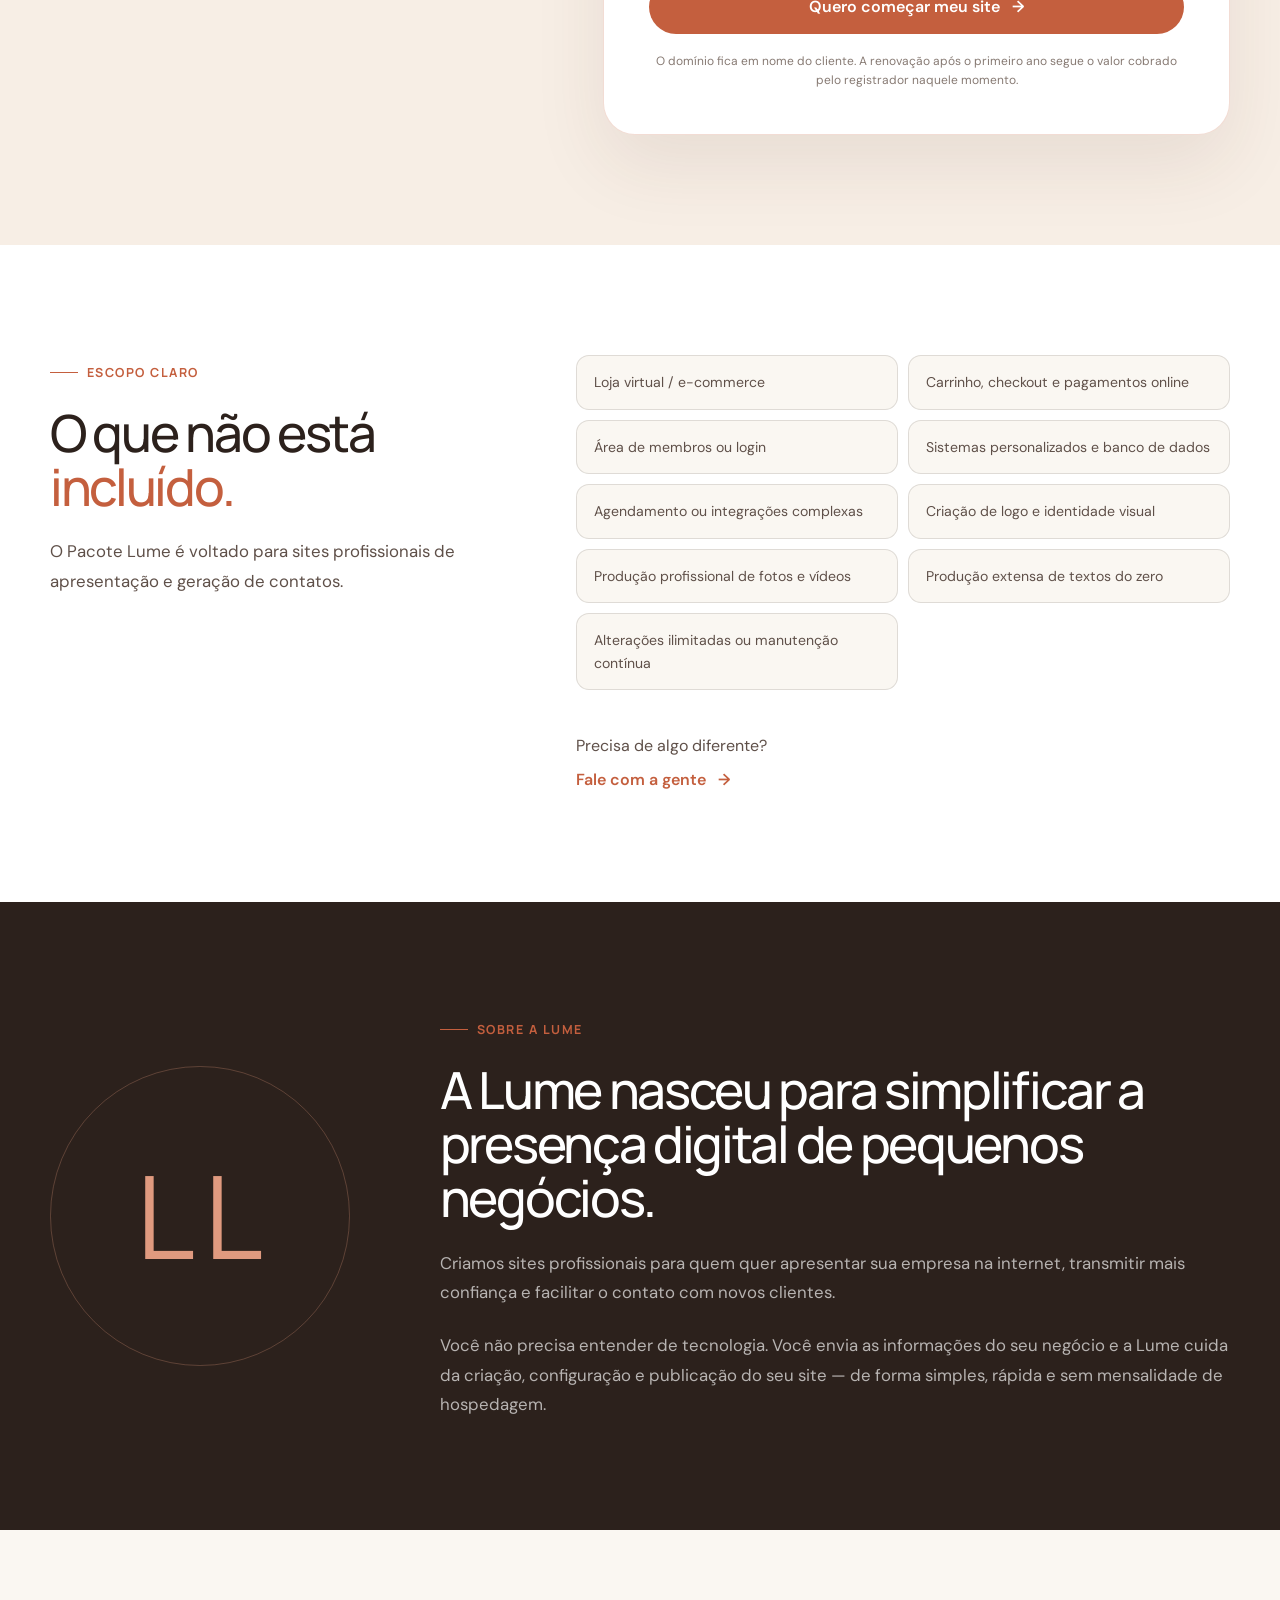
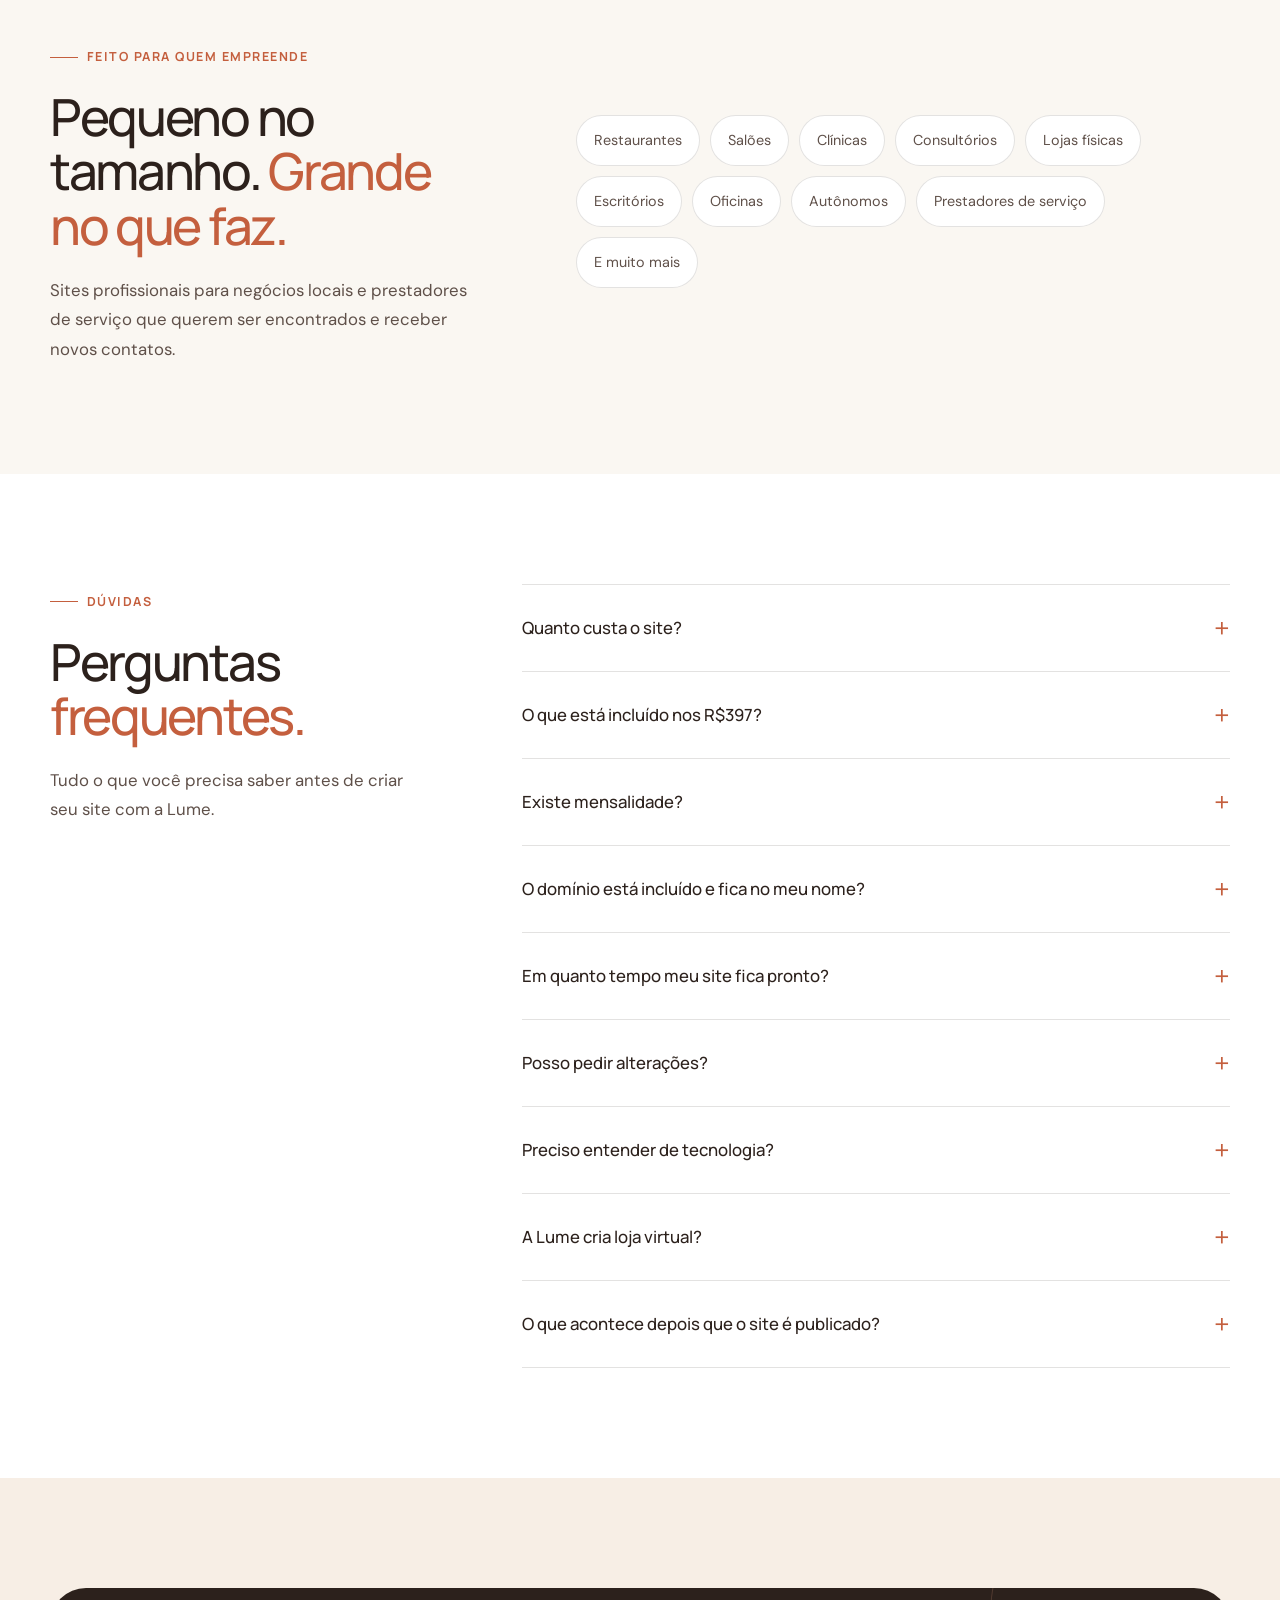
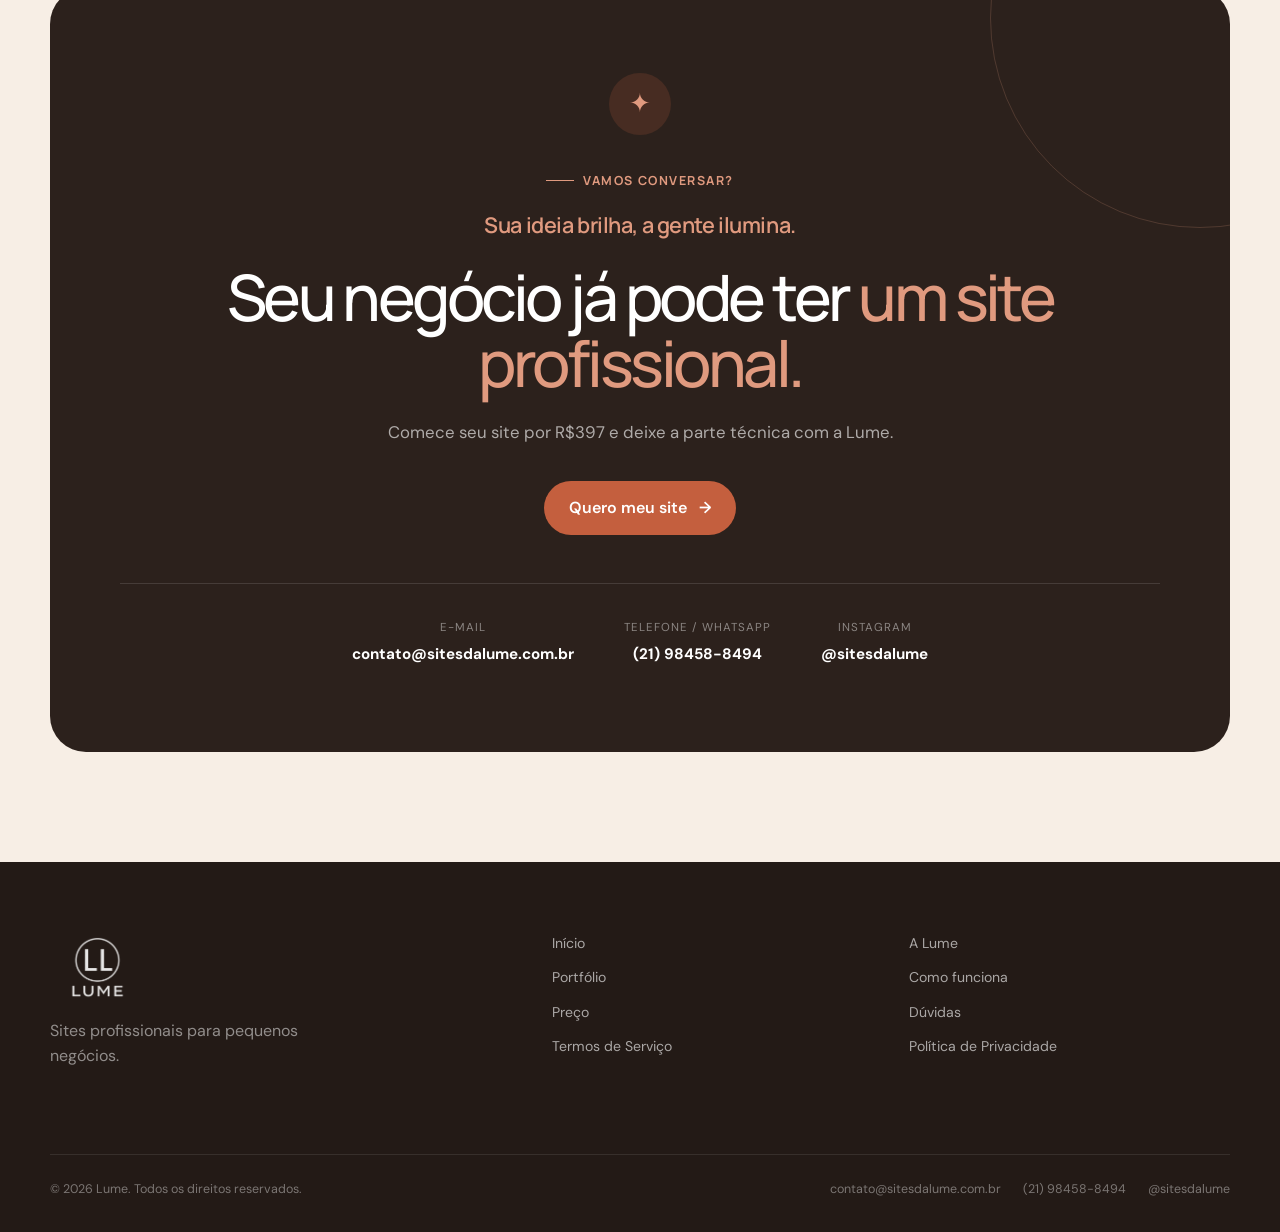
==== commit e78a3246: "Atualiza site Lume para publicação" ====
--- a/index.html
+++ b/index.html
@@ -5,11 +5,10 @@
     <meta name="viewport" content="width=device-width, initial-scale=1.0">
 
     <title>Lume | Sites profissionais para pequenos negócios</title>
-    <meta name="description" content="Criamos sites profissionais para pequenos negócios a partir de R$497, sem mensalidade de hospedagem e com entrega em até 7 dias úteis.">
+    <meta name="description" content="Criamos sites profissionais para pequenos negócios a partir de R$397, sem mensalidade de hospedagem e com entrega em até 7 dias úteis.">
     <meta name="theme-color" content="#f4e8dc">
     <meta name="robots" content="index, follow, max-image-preview:large">
 
-    <!-- TROCAR quando o domínio oficial da Lume for conectado -->
     <link rel="canonical" href="https://sitesdalume.com.br/">
 
     <!-- WHATSAPP / FACEBOOK / LINKEDIN -->
@@ -17,18 +16,18 @@
     <meta property="og:locale" content="pt_BR">
     <meta property="og:site_name" content="Lume">
     <meta property="og:title" content="Lume | Sites profissionais para pequenos negócios">
-    <meta property="og:description" content="Tenha um site profissional a partir de R$497, sem mensalidade de hospedagem.">
+    <meta property="og:description" content="Tenha um site profissional a partir de R$397, sem mensalidade de hospedagem.">
     <meta property="og:url" content="https://sitesdalume.com.br/">
-    <meta property="og:image" content="https://sitesdalume.com.br/imagens/lume-compartilhamento.png">
+    <meta property="og:image" content="https://sitesdalume.com.br/imagens/lume-compartilhamento.jpg">
     <meta property="og:image:width" content="1200">
     <meta property="og:image:height" content="630">
-    <meta property="og:image:alt" content="Lume — Seu negócio merece ser visto. Sites profissionais a partir de R$497.">
+    <meta property="og:image:alt" content="Lume — Seu negócio merece ser visto. Sites profissionais a partir de R$397.">
 
     <!-- X / TWITTER -->
     <meta name="twitter:card" content="summary_large_image">
     <meta name="twitter:title" content="Lume | Sites profissionais para pequenos negócios">
-    <meta name="twitter:description" content="Tenha um site profissional a partir de R$497, sem mensalidade de hospedagem.">
-    <meta name="twitter:image" content="https://sitesdalume.com.br/imagens/lume-compartilhamento.png">
+    <meta name="twitter:description" content="Tenha um site profissional a partir de R$397, sem mensalidade de hospedagem.">
+    <meta name="twitter:image" content="https://sitesdalume.com.br/imagens/lume-compartilhamento.jpg">
 
     <!-- FAVICON -->
     <link rel="icon" type="image/png" href="imagens/logo-lume-t.png">
@@ -36,7 +35,11 @@
 
     <link rel="preconnect" href="https://fonts.googleapis.com">
     <link rel="preconnect" href="https://fonts.gstatic.com" crossorigin>
-    <link href="https://fonts.googleapis.com/css2?family=DM+Sans:wght@400;500;600;700&family=Manrope:wght@400;500;600;700&display=swap" rel="stylesheet">
+
+    <link
+        href="https://fonts.googleapis.com/css2?family=DM+Sans:wght@400;500;600;700&family=Manrope:wght@400;500;600;700&display=swap"
+        rel="stylesheet"
+    >
 
     <link rel="stylesheet" href="style.css">
 
@@ -48,22 +51,48 @@
       "description": "Criação de sites profissionais para pequenos negócios.",
       "url": "https://sitesdalume.com.br/",
       "logo": "https://sitesdalume.com.br/imagens/logo-lume-t.png",
-      "email": "sitesdalume@gmail.com",
-      "telephone": "+55 21 97915-7938"
+      "email": "contato@sitesdalume.com.br",
+      "telephone": "+55 21 98458-8494",
+      "sameAs": [
+        "https://www.instagram.com/sitesdalume/"
+      ]
     }
     </script>
 </head>
 
 <body>
-    <a class="skip-link" href="#conteudo">Pular para o conteúdo</a>
+
+    <a class="skip-link" href="#conteudo">
+        Pular para o conteúdo
+    </a>
+
+    <!-- =====================================================
+         HEADER
+    ====================================================== -->
 
     <header class="header" id="header">
+
         <div class="container header-container">
-            <a href="#inicio" class="logo-link" aria-label="Lume - Página inicial">
-                <img src="imagens/logo-lume-t.png" alt="Lume" class="logo" width="82" height="62">
+
+            <a
+                href="#inicio"
+                class="logo-link"
+                aria-label="Lume - Página inicial"
+            >
+                <img
+                    src="imagens/logo-lume-t.png"
+                    alt="Lume"
+                    class="logo"
+                    width="82"
+                    height="62"
+                >
             </a>
 
-            <nav class="nav" id="nav" aria-label="Menu principal">
+            <nav
+                class="nav"
+                id="nav"
+                aria-label="Menu principal"
+            >
                 <a href="#inicio">Início</a>
                 <a href="#sites">Seu site</a>
                 <a href="#diferenciais">Por que a Lume</a>
@@ -73,349 +102,983 @@
                 <a href="#faq">Dúvidas</a>
             </nav>
 
-            <a href="#contato" class="btn btn-header">Quero meu site</a>
-
-            <button class="menu-button" id="menuButton" aria-label="Abrir menu" aria-expanded="false" aria-controls="nav">
+            <button
+                class="language-toggle"
+                id="languageToggle"
+                type="button"
+                aria-label="Mudar site para inglês"
+                title="Português / English"
+            >
+                <span
+                    class="language-option is-active"
+                    data-language-option="pt"
+                >
+                    PT
+                </span>
+
+                <span
+                    class="language-separator"
+                    aria-hidden="true"
+                >
+                    /
+                </span>
+
+                <span
+                    class="language-option"
+                    data-language-option="en"
+                >
+                    EN
+                </span>
+            </button>
+
+            <a
+                href="#contato"
+                class="btn btn-header"
+            >
+                Quero meu site
+            </a>
+
+            <button
+                class="menu-button"
+                id="menuButton"
+                aria-label="Abrir menu"
+                aria-expanded="false"
+                aria-controls="nav"
+            >
                 <span></span>
                 <span></span>
                 <span></span>
             </button>
+
         </div>
+
     </header>
 
+
     <main id="conteudo">
 
-        <!-- HERO -->
-        <section class="hero" id="inicio">
+
+        <!-- =================================================
+             HERO
+        ================================================== -->
+
+        <section
+            class="hero"
+            id="inicio"
+        >
+
             <div class="container hero-container">
+
                 <div class="hero-content reveal">
-                    <span class="eyebrow">Sites para pequenos negócios</span>
-
-                    <h1>Seu negócio <span>merece ser visto.</span></h1>
+
+                    <span class="eyebrow">
+                        Sites para pequenos negócios
+                    </span>
+
+                    <p class="hero-tagline">
+                        Sites que iluminam ideias e geram resultados.
+                    </p>
+
+                    <h1>
+                        Seu negócio
+                        <span>merece ser visto.</span>
+                    </h1>
 
                     <p class="hero-text">
-                        Criamos sites profissionais para apresentar seu negócio, transmitir confiança
-                        e transformar visitantes em contatos pelo WhatsApp.
-                    </p>
-
-                    <div class="hero-offer" aria-label="Oferta do Pacote Lume">
-                        <span class="hero-sale">SALE</span>
-                        <span class="hero-old-price">R$ 850,00</span>
-                        <strong>R$ 497,00</strong>
-                        <span>pagamento único</span>
+                        Criamos sites profissionais para apresentar seu negócio,
+                        transmitir confiança e transformar visitantes em contatos
+                        pelo WhatsApp.
+                    </p>
+
+                    <div
+                        class="hero-offer"
+                        aria-label="Oferta do Pacote Lume"
+                    >
+                        <strong>R$ 397,00</strong>
+
+                        <span>
+                            pagamento único
+                        </span>
+
                         <i></i>
-                        <span>até 7 dias úteis*</span>
+
+                        <span>
+                            até 7 dias úteis*
+                        </span>
                     </div>
 
                     <div class="hero-actions">
+
                         <a
-                            href="https://wa.me/5521979157938?text=Olá%2C%20Lume!%20Tenho%20interesse%20no%20Pacote%20Lume%20por%20R%24%20497."
+                            href="https://wa.me/5521984588494?text=Olá%2C%20Lume!%20Tenho%20interesse%20no%20Pacote%20Lume%20por%20R%24%20397."
                             class="btn btn-primary"
                             target="_blank"
                             rel="noopener noreferrer"
                             data-track="whatsapp"
                             data-placement="hero"
                         >
-                            Quero meu site <span aria-hidden="true">→</span>
+                            Quero meu site
+                            <span aria-hidden="true">→</span>
                         </a>
 
-                        <a href="#pacote" class="btn btn-secondary">Ver o que está incluso</a>
+                        <a
+                            href="#pacote"
+                            class="btn btn-secondary"
+                        >
+                            Ver o que está incluso
+                        </a>
+
                     </div>
 
                     <div class="hero-features">
-                        <div><span class="check">✓</span>1 ano de domínio incluído</div>
-                        <div><span class="check">✓</span>Sem mensalidade de hospedagem</div>
-                        <div><span class="check">✓</span>Celular, tablet e computador</div>
-                    </div>
-
-                    <p class="micro-note">*Prazo contado após o recebimento de todo o material necessário.</p>
-                </div>
-
-                <div class="hero-visual reveal" aria-hidden="true">
+
+                        <div>
+                            <span class="check">✓</span>
+                            1 ano de domínio incluído
+                        </div>
+
+                        <div>
+                            <span class="check">✓</span>
+                            Sem mensalidade de hospedagem
+                        </div>
+
+                        <div>
+                            <span class="check">✓</span>
+                            Celular, tablet e computador
+                        </div>
+
+                    </div>
+
+                    <p class="micro-note">
+                        *Prazo contado após o recebimento de todo o material necessário.
+                    </p>
+
+                </div>
+
+
+                <!-- MOCKUP -->
+
+                <div
+                    class="hero-visual reveal"
+                    aria-hidden="true"
+                >
+
                     <div class="browser-card">
+
                         <div class="browser-top">
-                            <div class="browser-dots"><span></span><span></span><span></span></div>
-                            <div class="browser-address">seunegocio.com.br</div>
+
+                            <div class="browser-dots">
+                                <span></span>
+                                <span></span>
+                                <span></span>
+                            </div>
+
+                            <div class="browser-address">
+                                seunegocio.com.br
+                            </div>
+
                         </div>
 
                         <div class="browser-content">
+
                             <div class="mock-header">
-                                <div class="mock-logo">Seu Negócio</div>
-                                <div class="mock-nav"><span></span><span></span><span></span></div>
+
+                                <div class="mock-logo">
+                                    Seu Negócio
+                                </div>
+
+                                <div class="mock-nav">
+                                    <span></span>
+                                    <span></span>
+                                    <span></span>
+                                </div>
+
                             </div>
 
                             <div class="mock-hero">
+
                                 <div class="mock-copy">
+
                                     <div class="mock-small"></div>
+
                                     <div class="mock-title"></div>
+
                                     <div class="mock-title short"></div>
+
                                     <div class="mock-paragraph"></div>
+
                                     <div class="mock-paragraph small"></div>
+
                                     <div class="mock-button"></div>
+
                                 </div>
 
                                 <div class="mock-image">
-                                    <div class="mock-image-shape">✦</div>
+                                    <div class="mock-image-shape">
+                                        ✦
+                                    </div>
                                 </div>
+
                             </div>
 
-                            <div class="mock-cards"><div></div><div></div><div></div></div>
-                        </div>
-                    </div>
+                            <div class="mock-cards">
+                                <div></div>
+                                <div></div>
+                                <div></div>
+                            </div>
+
+                        </div>
+
+                    </div>
+
 
                     <div class="floating-card floating-card-one">
-                        <span class="floating-icon">✦</span>
+
+                        <span class="floating-icon">
+                            ✦
+                        </span>
+
                         <div>
                             <strong>Sem mensalidade</strong>
-                            <small>hospedagem sem cobrança mensal</small>
-                        </div>
-                    </div>
+
+                            <small>
+                                hospedagem sem cobrança mensal
+                            </small>
+                        </div>
+
+                    </div>
+
 
                     <div class="floating-card floating-card-two">
-                        <span class="floating-icon">↗</span>
+
+                        <span class="floating-icon">
+                            &#x2197;&#xFE0E;
+                        </span>
+
                         <div>
-                            <strong>Direto para o WhatsApp</strong>
-                            <small>facilite novos contatos</small>
-                        </div>
-                    </div>
-                </div>
+                            <strong>
+                                Direto para o WhatsApp
+                            </strong>
+
+                            <small>
+                                facilite novos contatos
+                            </small>
+                        </div>
+
+                    </div>
+
+                </div>
+
             </div>
+
         </section>
 
-        <!-- PRESENÇA DIGITAL -->
-        <section class="section section-light" id="presenca">
+
+        <!-- =================================================
+             PRESENÇA DIGITAL
+        ================================================== -->
+
+        <section
+            class="section section-light"
+            id="presenca"
+        >
+
             <div class="container">
+
                 <div class="section-heading centered reveal">
-                    <span class="eyebrow">Sua presença digital</span>
-                    <h2>Seu negócio já está na internet. <span>Mas está do jeito certo?</span></h2>
+
+                    <span class="eyebrow">
+                        Sua presença digital
+                    </span>
+
+                    <h2>
+                        Seu negócio já está na internet.
+                        <span>Mas está do jeito certo?</span>
+                    </h2>
+
                     <p>
-                        Antes de entrar em contato, muita gente pesquisa uma empresa na internet.
-                        Um site profissional ajuda seu negócio a transmitir confiança e deixa tudo
-                        o que o cliente precisa encontrar em um só lugar.
-                    </p>
-                </div>
+                        Antes de entrar em contato, muita gente pesquisa uma empresa
+                        na internet. Um site profissional ajuda seu negócio a transmitir
+                        confiança e deixa tudo o que o cliente precisa encontrar em um
+                        só lugar.
+                    </p>
+
+                </div>
+
 
                 <div class="problem-grid">
+
                     <article class="problem-card reveal">
-                        <span class="number">01</span>
-                        <h3>Tudo espalhado?</h3>
-                        <p>Instagram, WhatsApp, endereço, horários e serviços em lugares diferentes dificultam a vida do cliente.</p>
-                    </article>
+
+                        <span class="number">
+                            01
+                        </span>
+
+                        <h3>
+                            Tudo espalhado?
+                        </h3>
+
+                        <p>
+                            Instagram, WhatsApp, endereço, horários e serviços em lugares
+                            diferentes dificultam a vida do cliente.
+                        </p>
+
+                    </article>
+
 
                     <article class="problem-card reveal">
-                        <span class="number">02</span>
-                        <h3>Falta uma apresentação profissional?</h3>
-                        <p>Um site bem apresentado ajuda seu negócio a transmitir mais confiança para quem está conhecendo sua empresa.</p>
-                    </article>
+
+                        <span class="number">
+                            02
+                        </span>
+
+                        <h3>
+                            Falta uma apresentação profissional?
+                        </h3>
+
+                        <p>
+                            Um site bem apresentado ajuda seu negócio a transmitir mais
+                            confiança para quem está conhecendo sua empresa.
+                        </p>
+
+                    </article>
+
 
                     <article class="problem-card reveal">
-                        <span class="number">03</span>
-                        <h3>Quer facilitar novos contatos?</h3>
-                        <p>Organizamos suas informações e conduzimos o visitante até o canal mais importante: uma conversa com você.</p>
-                    </article>
-                </div>
+
+                        <span class="number">
+                            03
+                        </span>
+
+                        <h3>
+                            Quer facilitar novos contatos?
+                        </h3>
+
+                        <p>
+                            Organizamos suas informações e conduzimos o visitante até o
+                            canal mais importante: uma conversa com você.
+                        </p>
+
+                    </article>
+
+                </div>
+
             </div>
+
         </section>
 
-        <!-- O QUE FAZEMOS -->
-        <section class="section section-dark" id="sites">
+
+        <!-- =================================================
+             O QUE FAZEMOS
+        ================================================== -->
+
+        <section
+            class="section section-dark"
+            id="sites"
+        >
+
             <div class="container site-showcase">
+
                 <div class="site-showcase-copy reveal">
-                    <span class="eyebrow eyebrow-light">O que fazemos</span>
-                    <h2>Um espaço só seu <span>na internet.</span></h2>
+
+                    <span class="eyebrow eyebrow-light">
+                        O que fazemos
+                    </span>
+
+                    <h2>
+                        Um espaço só seu
+                        <span>na internet.</span>
+                    </h2>
+
                     <p>
-                        Criamos sites profissionais para apresentar sua empresa, seus serviços,
-                        seus diferenciais e facilitar o contato dos clientes com você.
-                    </p>
+                        Criamos sites profissionais para apresentar sua empresa,
+                        seus serviços, seus diferenciais e facilitar o contato
+                        dos clientes com você.
+                    </p>
+
                     <p>
-                        Você envia as informações, fotos e identidade visual. A Lume cuida da
-                        organização, do design, da construção, da configuração e da publicação.
-                    </p>
-                    <a href="#pacote" class="text-link">Conhecer o Pacote Lume <span>→</span></a>
-                </div>
+                        Você envia as informações, fotos e identidade visual.
+                        A Lume cuida da organização, do design, da construção,
+                        da configuração e da publicação.
+                    </p>
+
+                    <a
+                        href="#pacote"
+                        class="text-link"
+                    >
+                        Conhecer o Pacote Lume
+                        <span>→</span>
+                    </a>
+
+                </div>
+
 
                 <div class="site-features-grid">
+
                     <article class="feature-card reveal">
-                        <div class="feature-icon">◫</div>
-                        <h3>Visual profissional</h3>
-                        <p>Um design pensado para combinar com a identidade e o estilo do seu negócio.</p>
-                    </article>
+
+                        <div class="feature-icon">
+                            ◫
+                        </div>
+
+                        <h3>
+                            Visual profissional
+                        </h3>
+
+                        <p>
+                            Um design pensado para combinar com a identidade
+                            e o estilo do seu negócio.
+                        </p>
+
+                    </article>
+
 
                     <article class="feature-card reveal">
-                        <div class="feature-icon">◉</div>
-                        <h3>Celular, tablet e computador</h3>
-                        <p>O site se adapta aos principais tamanhos de tela e dispositivos.</p>
-                    </article>
+
+                        <div class="feature-icon">
+                            ◉
+                        </div>
+
+                        <h3>
+                            Celular, tablet e computador
+                        </h3>
+
+                        <p>
+                            O site se adapta aos principais tamanhos de tela
+                            e dispositivos.
+                        </p>
+
+                    </article>
+
 
                     <article class="feature-card reveal">
-                        <div class="feature-icon">↗</div>
-                        <h3>Foco no WhatsApp</h3>
-                        <p>O objetivo é facilitar para quem visita seu site entrar em contato com seu negócio.</p>
-                    </article>
+
+                        <div class="feature-icon">
+                            &#x2197;&#xFE0E;
+                        </div>
+
+                        <h3>
+                            Foco no WhatsApp
+                        </h3>
+
+                        <p>
+                            O objetivo é facilitar para quem visita seu site
+                            entrar em contato com seu negócio.
+                        </p>
+
+                    </article>
+
 
                     <article class="feature-card reveal">
-                        <div class="feature-icon">✦</div>
-                        <h3>Sem mensalidade</h3>
-                        <p>O site é publicado em uma estrutura que não exige mensalidade de hospedagem.</p>
-                    </article>
-                </div>
+
+                        <div class="feature-icon">
+                            ✦
+                        </div>
+
+                        <h3>
+                            Sem mensalidade
+                        </h3>
+
+                        <p>
+                            O site é publicado em uma estrutura que não exige
+                            mensalidade de hospedagem.
+                        </p>
+
+                    </article>
+
+                </div>
+
             </div>
+
         </section>
 
-        <!-- NÃO FAZEMOS E-COMMERCE -->
+
+        <!-- =================================================
+             NÃO FAZEMOS E-COMMERCE
+        ================================================== -->
+
         <section class="section purpose-section">
+
             <div class="container purpose-container">
+
                 <div class="purpose-copy reveal">
-                    <span class="eyebrow">Nossa proposta</span>
-                    <h2>Não fazemos loja virtual. <span>Fazemos seu cliente falar com você.</span></h2>
-                </div>
+
+                    <span class="eyebrow">
+                        Nossa proposta
+                    </span>
+
+                    <h2>
+                        Não fazemos loja virtual.
+                        <span>
+                            Fazemos seu cliente falar com você.
+                        </span>
+                    </h2>
+
+                </div>
+
 
                 <div class="purpose-text reveal">
+
                     <p>
-                        O Pacote Lume é voltado para sites institucionais, de apresentação e geração de contatos.
-                        Não desenvolvemos lojas virtuais com carrinho, checkout ou pagamento online.
-                    </p>
+                        O Pacote Lume é voltado para sites institucionais,
+                        de apresentação e geração de contatos.
+                        Não desenvolvemos lojas virtuais com carrinho,
+                        checkout ou pagamento online.
+                    </p>
+
                     <p>
-                        Nosso foco é organizar as informações do seu negócio de forma profissional
-                        e conduzir o visitante até um contato direto com você.
-                    </p>
+                        Nosso foco é organizar as informações do seu negócio
+                        de forma profissional e conduzir o visitante até um
+                        contato direto com você.
+                    </p>
+
                     <a
-                        href="https://wa.me/5521979157938?text=Olá%2C%20Lume!%20Gostaria%20de%20saber%20se%20o%20site%20da%20Lume%20funciona%20para%20o%20meu%20negócio."
+                        href="https://wa.me/5521984588494?text=Olá%2C%20Lume!%20Gostaria%20de%20saber%20se%20o%20site%20da%20Lume%20funciona%20para%20o%20meu%20negócio."
                         target="_blank"
                         rel="noopener noreferrer"
                         class="text-link purpose-link"
                         data-track="whatsapp"
                         data-placement="serve-negocio"
                     >
-                        Quero saber se serve para meu negócio <span>→</span>
+                        Quero saber se serve para meu negócio
+                        <span>→</span>
                     </a>
-                </div>
+
+                </div>
+
             </div>
+
         </section>
 
-        <!-- O QUE PODE TER -->
+
+        <!-- =================================================
+             O QUE PODE TER
+        ================================================== -->
+
         <section class="section included-section">
+
             <div class="container">
+
                 <div class="section-heading reveal">
-                    <span class="eyebrow">Do seu jeito</span>
-                    <h2>O que seu site <span>pode ter?</span></h2>
+
+                    <span class="eyebrow">
+                        Do seu jeito
+                    </span>
+
+                    <h2>
+                        O que seu site
+                        <span>pode ter?</span>
+                    </h2>
+
                     <p>
-                        Cada negócio é diferente. Por isso, organizamos o conteúdo de acordo com aquilo
-                        que seus clientes realmente precisam encontrar.
-                    </p>
-                </div>
+                        Cada negócio é diferente. Por isso, organizamos o conteúdo
+                        de acordo com aquilo que seus clientes realmente precisam
+                        encontrar.
+                    </p>
+
+                </div>
+
 
                 <div class="included-grid">
-                    <div class="included-item reveal"><span>01</span>Apresentação da empresa</div>
-                    <div class="included-item reveal"><span>02</span>Produtos ou serviços</div>
-                    <div class="included-item reveal"><span>03</span>Botão direto para WhatsApp</div>
-                    <div class="included-item reveal"><span>04</span>Google Maps e endereço</div>
-                    <div class="included-item reveal"><span>05</span>Horários de funcionamento</div>
-                    <div class="included-item reveal"><span>06</span>Instagram e redes sociais</div>
-                    <div class="included-item reveal"><span>07</span>Galeria de fotos</div>
-                    <div class="included-item reveal"><span>08</span>Formulário simples de contato</div>
-                    <div class="included-item reveal"><span>09</span>Informações de contato</div>
-                    <div class="included-item reveal"><span>10</span>Perguntas frequentes</div>
-                </div>
+
+                    <div class="included-item reveal">
+                        <span>01</span>
+                        Apresentação da empresa
+                    </div>
+
+                    <div class="included-item reveal">
+                        <span>02</span>
+                        Produtos ou serviços
+                    </div>
+
+                    <div class="included-item reveal">
+                        <span>03</span>
+                        Botão direto para WhatsApp
+                    </div>
+
+                    <div class="included-item reveal">
+                        <span>04</span>
+                        Google Maps e endereço
+                    </div>
+
+                    <div class="included-item reveal">
+                        <span>05</span>
+                        Horários de funcionamento
+                    </div>
+
+                    <div class="included-item reveal">
+                        <span>06</span>
+                        Instagram e redes sociais
+                    </div>
+
+                    <div class="included-item reveal">
+                        <span>07</span>
+                        Galeria de fotos
+                    </div>
+
+                    <div class="included-item reveal">
+                        <span>08</span>
+                        Formulário simples de contato
+                    </div>
+
+                    <div class="included-item reveal">
+                        <span>09</span>
+                        Informações de contato
+                    </div>
+
+                    <div class="included-item reveal">
+                        <span>10</span>
+                        Perguntas frequentes
+                    </div>
+
+                </div>
+
             </div>
+
         </section>
 
-        <!-- POR QUE A LUME -->
-        <section class="section why-section" id="diferenciais">
+
+        <!-- =================================================
+             POR QUE A LUME
+        ================================================== -->
+
+        <section
+            class="section why-section"
+            id="diferenciais"
+        >
+
             <div class="container">
+
                 <div class="section-heading centered reveal">
-                    <span class="eyebrow">Por que escolher a Lume?</span>
-                    <h2>Profissional por fora. <span>Simples por dentro.</span></h2>
-                    <p>Um site profissional, sem complicação, sem mensalidade e feito para colocar seu negócio no digital.</p>
-                </div>
+
+                    <span class="eyebrow">
+                        Por que escolher a Lume?
+                    </span>
+
+                    <h2>
+                        Profissional por fora.
+                        <span>Simples por dentro.</span>
+                    </h2>
+
+                    <p>
+                        Um site profissional, sem complicação, sem mensalidade
+                        e feito para colocar seu negócio no digital.
+                    </p>
+
+                </div>
+
 
                 <div class="why-grid">
-                    <article class="why-card reveal"><span>01</span><h3>R$497 uma única vez</h3><p>Preço simples e transparente para colocar seu site no ar.</p></article>
-                    <article class="why-card reveal"><span>02</span><h3>Sem mensalidade de hospedagem</h3><p>Você não fica preso a uma cobrança mensal de hospedagem.</p></article>
-                    <article class="why-card reveal"><span>03</span><h3>1 ano de domínio incluído</h3><p>O primeiro ano está no pacote e o domínio fica registrado em seu nome.</p></article>
-                    <article class="why-card reveal"><span>04</span><h3>Até 7 dias úteis</h3><p>Depois de recebermos todo o material necessário, começa o prazo de produção.</p></article>
-                    <article class="why-card reveal"><span>05</span><h3>Até 2 rodadas de alterações</h3><p>Você revisa o projeto antes da aprovação e publicação final.</p></article>
-                    <article class="why-card reveal"><span>06</span><h3>Feito para todas as telas</h3><p>Celular, tablet e computador recebem uma experiência adaptada.</p></article>
-                    <article class="why-card reveal"><span>07</span><h3>Você envia. A Lume cuida.</h3><p>Organizamos as informações e cuidamos da parte visual e técnica.</p></article>
-                    <article class="why-card reveal"><span>08</span><h3>Pensado para o WhatsApp</h3><p>Chamadas para contato aparecem nos pontos certos do site.</p></article>
-                </div>
+
+                    <article class="why-card reveal">
+                        <span>01</span>
+
+                        <h3>
+                            R$397 uma única vez
+                        </h3>
+
+                        <p>
+                            Preço simples e transparente para colocar seu site no ar.
+                        </p>
+                    </article>
+
+
+                    <article class="why-card reveal">
+                        <span>02</span>
+
+                        <h3>
+                            Sem mensalidade de hospedagem
+                        </h3>
+
+                        <p>
+                            Você não fica preso a uma cobrança mensal de hospedagem.
+                        </p>
+                    </article>
+
+
+                    <article class="why-card reveal">
+                        <span>03</span>
+
+                        <h3>
+                            1 ano de domínio incluído
+                        </h3>
+
+                        <p>
+                            O primeiro ano está no pacote e o domínio fica registrado
+                            em seu nome.
+                        </p>
+                    </article>
+
+
+                    <article class="why-card reveal">
+                        <span>04</span>
+
+                        <h3>
+                            Até 7 dias úteis
+                        </h3>
+
+                        <p>
+                            Depois de recebermos todo o material necessário,
+                            começa o prazo de produção.
+                        </p>
+                    </article>
+
+
+                    <article class="why-card reveal">
+                        <span>05</span>
+
+                        <h3>
+                            Até 2 rodadas de alterações
+                        </h3>
+
+                        <p>
+                            Você revisa o projeto antes da aprovação e publicação final.
+                        </p>
+                    </article>
+
+
+                    <article class="why-card reveal">
+                        <span>06</span>
+
+                        <h3>
+                            Feito para todas as telas
+                        </h3>
+
+                        <p>
+                            Celular, tablet e computador recebem uma experiência adaptada.
+                        </p>
+                    </article>
+
+
+                    <article class="why-card reveal">
+                        <span>07</span>
+
+                        <h3>
+                            Você envia. A Lume cuida.
+                        </h3>
+
+                        <p>
+                            Organizamos as informações e cuidamos da parte visual e técnica.
+                        </p>
+                    </article>
+
+
+                    <article class="why-card reveal">
+                        <span>08</span>
+
+                        <h3>
+                            Pensado para o WhatsApp
+                        </h3>
+
+                        <p>
+                            Chamadas para contato aparecem nos pontos certos do site.
+                        </p>
+                    </article>
+
+                </div>
+
             </div>
+
         </section>
 
-        <!-- PROCESSO -->
-        <section class="section process-section" id="processo">
+
+        <!-- =================================================
+             PROCESSO
+        ================================================== -->
+
+        <section
+            class="section process-section"
+            id="processo"
+        >
+
             <div class="container">
+
                 <div class="section-heading centered reveal">
-                    <span class="eyebrow">Simples do começo ao fim</span>
-                    <h2>Seu site no ar <span>em até 7 dias úteis.</span></h2>
-                    <p>O prazo começa após o recebimento de todo o material necessário para o projeto.</p>
-                </div>
+
+                    <span class="eyebrow">
+                        Simples do começo ao fim
+                    </span>
+
+                    <h2>
+                        Seu site no ar
+                        <span>em até 7 dias úteis.</span>
+                    </h2>
+
+                    <p>
+                        O prazo começa após o recebimento de todo o material
+                        necessário para o projeto.
+                    </p>
+
+                </div>
+
 
                 <div class="process-grid">
+
                     <article class="process-card reveal">
-                        <div class="process-number">01</div>
-                        <h3>Conte sobre seu negócio</h3>
-                        <p>Você envia logo, textos, fotos, contatos, redes sociais, endereço e referências.</p>
-                    </article>
+
+                        <div class="process-number">
+                            01
+                        </div>
+
+                        <h3>
+                            Conte sobre seu negócio
+                        </h3>
+
+                        <p>
+                            Você envia logo, textos, fotos, contatos,
+                            redes sociais, endereço e referências.
+                        </p>
+
+                    </article>
+
 
                     <article class="process-card reveal">
-                        <div class="process-number">02</div>
-                        <h3>A Lume cria</h3>
-                        <p>Organizamos o conteúdo e desenvolvemos o design e a estrutura do seu site.</p>
-                    </article>
+
+                        <div class="process-number">
+                            02
+                        </div>
+
+                        <h3>
+                            A Lume cria
+                        </h3>
+
+                        <p>
+                            Organizamos o conteúdo e desenvolvemos o design
+                            e a estrutura do seu site.
+                        </p>
+
+                    </article>
+
 
                     <article class="process-card reveal">
-                        <div class="process-number">03</div>
-                        <h3>Você revisa</h3>
-                        <p>Você recebe a primeira versão e tem até 2 rodadas de alterações antes da aprovação final.</p>
-                    </article>
+
+                        <div class="process-number">
+                            03
+                        </div>
+
+                        <h3>
+                            Você revisa
+                        </h3>
+
+                        <p>
+                            Você recebe a primeira versão e tem até 2 rodadas
+                            de alterações antes da aprovação final.
+                        </p>
+
+                    </article>
+
 
                     <article class="process-card reveal">
-                        <div class="process-number">04</div>
-                        <h3>Seu site entra no ar</h3>
-                        <p>Após a aprovação e o pagamento final, configuramos o domínio e publicamos o site.</p>
-                    </article>
-                </div>
+
+                        <div class="process-number">
+                            04
+                        </div>
+
+                        <h3>
+                            Seu site entra no ar
+                        </h3>
+
+                        <p>
+                            Após a aprovação e o pagamento final,
+                            configuramos o domínio e publicamos o site.
+                        </p>
+
+                    </article>
+
+                </div>
+
             </div>
+
         </section>
 
-        <!-- PORTFÓLIO -->
-        <section class="section portfolio-section" id="portfolio">
+
+        <!-- =================================================
+             PORTFÓLIO
+        ================================================== -->
+
+        <section
+            class="section portfolio-section"
+            id="portfolio"
+        >
+
             <div class="container">
+
                 <div class="portfolio-heading reveal">
+
                     <div>
-                        <span class="eyebrow">Portfólio</span>
-                        <h2>Projetos que já <span>saíram do papel.</span></h2>
-                    </div>
+
+                        <span class="eyebrow">
+                            Portfólio
+                        </span>
+
+                        <h2>
+                            Projetos que já
+                            <span>saíram do papel.</span>
+                        </h2>
+
+                    </div>
+
                     <p>
-                        Um cliente real e um exemplo de como a Lume transforma informações,
-                        serviços e chamadas para contato em uma presença digital profissional.
-                    </p>
-                </div>
+                        Um cliente real e um exemplo de como a Lume transforma
+                        informações, serviços e chamadas para contato em uma
+                        presença digital profissional.
+                    </p>
+
+                </div>
+
 
                 <article class="case-card reveal">
+
                     <div class="case-preview">
-                        <div class="case-browser-top" aria-hidden="true">
-                            <div class="browser-dots"><span></span><span></span><span></span></div>
-                            <div class="case-url">quenteefrio.com.br</div>
+
+                        <div
+                            class="case-browser-top"
+                            aria-hidden="true"
+                        >
+
+                            <div class="browser-dots">
+                                <span></span>
+                                <span></span>
+                                <span></span>
+                            </div>
+
+                            <div class="case-url">
+                                quenteefrio.com.br
+                            </div>
+
                         </div>
 
                         <div class="case-screenshot">
+
                             <img
-                                src="imagens/quenteefrio.com.br_.png"
+                                src="imagens/quenteefrio.com.br_.webp"
                                 alt="Página inicial real do site Quente e Frio desenvolvido pela Lume"
                                 loading="lazy"
                             >
-                        </div>
-                    </div>
+
+                        </div>
+
+                    </div>
+
 
                     <div class="case-info">
-                        <span class="case-label">CLIENTE REAL</span>
-                        <h3>Quente e Frio</h3>
-                        <p class="case-category">Aquecimento e soluções para piscinas</p>
+
+                        <span class="case-label">
+                            CLIENTE REAL
+                        </span>
+
+                        <h3>
+                            Quente e Frio
+                        </h3>
+
+                        <p class="case-category">
+                            Aquecimento e soluções para piscinas
+                        </p>
+
                         <p>
-                            Site institucional desenvolvido pela Lume para apresentar serviços,
-                            equipamentos e assistência técnica, facilitando o contato de potenciais
+                            Site institucional desenvolvido pela Lume para
+                            apresentar serviços, equipamentos e assistência
+                            técnica, facilitando o contato de potenciais
                             clientes pelo WhatsApp.
                         </p>
 
@@ -425,140 +1088,366 @@
                             rel="noopener noreferrer"
                             class="btn btn-secondary"
                         >
-                            Ver site <span aria-hidden="true">↗</span>
+                            Ver site
+                            <span aria-hidden="true">
+                                &#x2197;&#xFE0E;
+                            </span>
                         </a>
-                    </div>
+
+                    </div>
+
                 </article>
+
             </div>
+
         </section>
 
-        <!-- PREÇO -->
-        <section class="section pricing-section" id="pacote">
+
+        <!-- =================================================
+             PREÇO
+        ================================================== -->
+
+        <section
+            class="section pricing-section"
+            id="pacote"
+        >
+
             <div class="container pricing-container">
+
                 <div class="pricing-copy reveal">
-                    <span class="eyebrow">O que você recebe</span>
-                    <h2>Um site profissional. <span>Sem mensalidade.</span></h2>
-                    <p>Um pacote completo para colocar seu negócio no digital sem transformar o projeto em algo complicado.</p>
+
+                    <span class="eyebrow">
+                        O que você recebe
+                    </span>
+
+                    <h2>
+                        Um site profissional.
+                        <span>Sem mensalidade.</span>
+                    </h2>
+
+                    <p>
+                        Um pacote completo para colocar seu negócio no digital
+                        sem transformar o projeto em algo complicado.
+                    </p>
+
 
                     <div class="pricing-highlight">
-                        <span>Pagamento</span>
-                        <strong>50% para começar + 50% após a aprovação final, antes da publicação.</strong>
-                    </div>
+
+                        <span>
+                            Pagamento
+                        </span>
+
+                        <strong>
+                            50% para começar + 50% após a aprovação final,
+                            antes da publicação.
+                        </strong>
+
+                    </div>
+
 
                     <div class="pricing-highlight">
-                        <span>Depois do primeiro ano</span>
-                        <strong>você fica responsável apenas pela renovação anual do domínio.</strong>
-                    </div>
-                </div>
+
+                        <span>
+                            Depois do primeiro ano
+                        </span>
+
+                        <strong>
+                            você fica responsável apenas pela renovação anual
+                            do domínio.
+                        </strong>
+
+                    </div>
+
+                </div>
+
 
                 <div class="price-card reveal">
-                    <div class="sale-banner">SALE</div>
 
                     <div class="price-card-top">
-                        <span class="price-badge">PACOTE LUME</span>
-                        <div class="old-price">De R$ 850,00</div>
-                        <div class="price"><small>R$</small><strong>497</strong><span>,00</span></div>
-                        <p>pagamento único</p>
-                    </div>
+
+                        <span class="price-badge">
+                            PACOTE LUME
+                        </span>
+
+                        <div class="price">
+
+                            <small>
+                                R$
+                            </small>
+
+                            <strong>
+                                397
+                            </strong>
+
+                            <span>
+                                ,00
+                            </span>
+
+                        </div>
+
+                        <p>
+                            pagamento único
+                        </p>
+
+                    </div>
+
 
                     <div class="price-features">
-                        <div><span>✓</span>1 site completo com até 5 seções/páginas principais</div>
-                        <div><span>✓</span>Celular, tablet e computador</div>
-                        <div><span>✓</span>Botões de contato pelo WhatsApp</div>
-                        <div><span>✓</span>Google Maps, redes sociais, galeria e formulário simples quando fizer sentido</div>
-                        <div><span>✓</span>1 ano de domínio incluído e registrado em nome do cliente</div>
-                        <div><span>✓</span>Até 2 rodadas de alterações antes da publicação</div>
-                        <div><span>✓</span>Entrega em até 7 dias úteis após receber todo o material</div>
-                        <div><span>✓</span>Configuração e publicação do site</div>
-                        <div><span>✓</span>Sem mensalidade de hospedagem</div>
-                    </div>
+
+                        <div>
+                            <span>✓</span>
+                            1 site completo com até 5 seções/páginas principais
+                        </div>
+
+                        <div>
+                            <span>✓</span>
+                            Celular, tablet e computador
+                        </div>
+
+                        <div>
+                            <span>✓</span>
+                            Botões de contato pelo WhatsApp
+                        </div>
+
+                        <div>
+                            <span>✓</span>
+                            Google Maps, redes sociais, galeria e formulário
+                            simples quando fizer sentido
+                        </div>
+
+                        <div>
+                            <span>✓</span>
+                            1 ano de domínio incluído e registrado em nome
+                            do cliente
+                        </div>
+
+                        <div>
+                            <span>✓</span>
+                            Até 2 rodadas de alterações antes da publicação
+                        </div>
+
+                        <div>
+                            <span>✓</span>
+                            Entrega em até 7 dias úteis após receber todo
+                            o material
+                        </div>
+
+                        <div>
+                            <span>✓</span>
+                            Configuração e publicação do site
+                        </div>
+
+                        <div>
+                            <span>✓</span>
+                            Sem mensalidade de hospedagem
+                        </div>
+
+                    </div>
+
 
                     <a
-                        href="https://wa.me/5521979157938?text=Olá%2C%20Lume!%20Quero%20começar%20meu%20site%20com%20o%20Pacote%20Lume%20de%20R%24%20497."
+                        href="https://wa.me/5521984588494?text=Olá%2C%20Lume!%20Quero%20começar%20meu%20site%20com%20o%20Pacote%20Lume%20de%20R%24%20397."
                         target="_blank"
                         rel="noopener noreferrer"
                         class="btn btn-price"
                         data-track="whatsapp"
                         data-placement="preco"
                     >
-                        Quero começar meu site <span>→</span>
+                        Quero começar meu site
+                        <span>→</span>
                     </a>
 
+
                     <p class="price-note">
-                        O domínio fica em nome do cliente. A renovação após o primeiro ano segue o valor cobrado pelo registrador naquele momento.
-                    </p>
-                </div>
+                        O domínio fica em nome do cliente.
+                        A renovação após o primeiro ano segue o valor
+                        cobrado pelo registrador naquele momento.
+                    </p>
+
+                </div>
+
             </div>
+
         </section>
 
-        <!-- NÃO INCLUÍDO -->
-        <section class="section scope-section" id="escopo">
+
+        <!-- =================================================
+             NÃO INCLUÍDO
+        ================================================== -->
+
+        <section
+            class="section scope-section"
+            id="escopo"
+        >
+
             <div class="container scope-container">
+
                 <div class="scope-copy reveal">
-                    <span class="eyebrow">Escopo claro</span>
-                    <h2>O que não está <span>incluído.</span></h2>
-                    <p>O Pacote Lume é voltado para sites profissionais de apresentação e geração de contatos.</p>
-                </div>
+
+                    <span class="eyebrow">
+                        Escopo claro
+                    </span>
+
+                    <h2>
+                        O que não está
+                        <span>incluído.</span>
+                    </h2>
+
+                    <p>
+                        O Pacote Lume é voltado para sites profissionais
+                        de apresentação e geração de contatos.
+                    </p>
+
+                </div>
+
 
                 <div class="scope-list reveal">
-                    <span>Loja virtual / e-commerce</span>
-                    <span>Carrinho, checkout e pagamentos online</span>
-                    <span>Área de membros ou login</span>
-                    <span>Sistemas personalizados e banco de dados</span>
-                    <span>Agendamento ou integrações complexas</span>
-                    <span>Criação de logo e identidade visual</span>
-                    <span>Produção profissional de fotos e vídeos</span>
-                    <span>Produção extensa de textos do zero</span>
-                    <span>Alterações ilimitadas ou manutenção contínua</span>
-                </div>
+
+                    <span>
+                        Loja virtual / e-commerce
+                    </span>
+
+                    <span>
+                        Carrinho, checkout e pagamentos online
+                    </span>
+
+                    <span>
+                        Área de membros ou login
+                    </span>
+
+                    <span>
+                        Sistemas personalizados e banco de dados
+                    </span>
+
+                    <span>
+                        Agendamento ou integrações complexas
+                    </span>
+
+                    <span>
+                        Criação de logo e identidade visual
+                    </span>
+
+                    <span>
+                        Produção profissional de fotos e vídeos
+                    </span>
+
+                    <span>
+                        Produção extensa de textos do zero
+                    </span>
+
+                    <span>
+                        Alterações ilimitadas ou manutenção contínua
+                    </span>
+
+                </div>
+
 
                 <div class="scope-cta reveal">
-                    <p>Precisa de algo diferente?</p>
+
+                    <p>
+                        Precisa de algo diferente?
+                    </p>
+
                     <a
-                        href="https://wa.me/5521979157938?text=Olá%2C%20Lume!%20Tenho%20uma%20necessidade%20diferente%20e%20gostaria%20de%20saber%20se%20vocês%20conseguem%20me%20atender."
+                        href="https://wa.me/5521984588494?text=Olá%2C%20Lume!%20Tenho%20uma%20necessidade%20diferente%20e%20gostaria%20de%20saber%20se%20vocês%20conseguem%20me%20atender."
                         target="_blank"
                         rel="noopener noreferrer"
                         class="text-link purpose-link"
                         data-track="whatsapp"
                         data-placement="escopo-diferente"
                     >
-                        Fale com a gente <span>→</span>
+                        Fale com a gente
+                        <span>→</span>
                     </a>
-                </div>
+
+                </div>
+
             </div>
+
         </section>
 
-        <!-- SOBRE A LUME -->
-        <section class="section about-section" id="sobre">
+
+        <!-- =================================================
+             SOBRE A LUME
+        ================================================== -->
+
+        <section
+            class="section about-section"
+            id="sobre"
+        >
+
             <div class="container about-container">
-                <div class="about-mark reveal" aria-hidden="true">LL</div>
+
+                <div
+                    class="about-mark reveal"
+                    aria-hidden="true"
+                >
+                    LL
+                </div>
+
 
                 <div class="about-copy reveal">
-                    <span class="eyebrow">Sobre a Lume</span>
-                    <h2>A Lume nasceu para simplificar a presença digital de pequenos negócios.</h2>
+
+                    <span class="eyebrow">
+                        Sobre a Lume
+                    </span>
+
+                    <h2>
+                        A Lume nasceu para simplificar a presença digital
+                        de pequenos negócios.
+                    </h2>
+
                     <p>
-                        Criamos sites profissionais para quem quer apresentar sua empresa na internet,
-                        transmitir mais confiança e facilitar o contato com novos clientes.
-                    </p>
+                        Criamos sites profissionais para quem quer apresentar
+                        sua empresa na internet, transmitir mais confiança
+                        e facilitar o contato com novos clientes.
+                    </p>
+
                     <p>
-                        Você não precisa entender de tecnologia. Você envia as informações do seu negócio
-                        e a Lume cuida da criação, configuração e publicação do seu site — de forma simples,
-                        rápida e sem mensalidade de hospedagem.
-                    </p>
-                </div>
+                        Você não precisa entender de tecnologia.
+                        Você envia as informações do seu negócio e a Lume
+                        cuida da criação, configuração e publicação do seu
+                        site — de forma simples, rápida e sem mensalidade
+                        de hospedagem.
+                    </p>
+
+                </div>
+
             </div>
+
         </section>
 
-        <!-- PARA QUEM É -->
+
+        <!-- =================================================
+             PARA QUEM É
+        ================================================== -->
+
         <section class="section business-section">
+
             <div class="container business-container">
+
                 <div class="business-copy reveal">
-                    <span class="eyebrow">Feito para quem empreende</span>
-                    <h2>Pequeno no tamanho. <span>Grande no que faz.</span></h2>
-                    <p>Sites profissionais para negócios locais e prestadores de serviço que querem ser encontrados e receber novos contatos.</p>
-                </div>
+
+                    <span class="eyebrow">
+                        Feito para quem empreende
+                    </span>
+
+                    <h2>
+                        Pequeno no tamanho.
+                        <span>Grande no que faz.</span>
+                    </h2>
+
+                    <p>
+                        Sites profissionais para negócios locais e prestadores
+                        de serviço que querem ser encontrados e receber
+                        novos contatos.
+                    </p>
+
+                </div>
+
 
                 <div class="business-list reveal">
+
                     <span>Restaurantes</span>
                     <span>Salões</span>
                     <span>Clínicas</span>
@@ -569,136 +1458,532 @@
                     <span>Autônomos</span>
                     <span>Prestadores de serviço</span>
                     <span>E muito mais</span>
-                </div>
+
+                </div>
+
             </div>
+
         </section>
 
-        <!-- FAQ -->
-        <section class="section faq-section" id="faq">
+
+        <!-- =================================================
+             FAQ
+        ================================================== -->
+
+        <section
+            class="section faq-section"
+            id="faq"
+        >
+
             <div class="container faq-container">
+
                 <div class="faq-heading reveal">
-                    <span class="eyebrow">Dúvidas</span>
-                    <h2>Perguntas <span>frequentes.</span></h2>
-                    <p>Tudo o que você precisa saber antes de criar seu site com a Lume.</p>
-                </div>
+
+                    <span class="eyebrow">
+                        Dúvidas
+                    </span>
+
+                    <h2>
+                        Perguntas
+                        <span>frequentes.</span>
+                    </h2>
+
+                    <p>
+                        Tudo o que você precisa saber antes de criar
+                        seu site com a Lume.
+                    </p>
+
+                </div>
+
 
                 <div class="faq-list">
+
+
                     <article class="faq-item reveal">
-                        <button class="faq-question" aria-expanded="false"><span>Quanto custa o site?</span><b aria-hidden="true">+</b></button>
-                        <div class="faq-answer"><p>O valor do Pacote Lume é R$497,00. O pagamento é dividido em 50% para iniciar o projeto e 50% após a aprovação final, antes da publicação.</p></div>
-                    </article>
+
+                        <button
+                            class="faq-question"
+                            aria-expanded="false"
+                        >
+                            <span>
+                                Quanto custa o site?
+                            </span>
+
+                            <b aria-hidden="true">
+                                +
+                            </b>
+                        </button>
+
+                        <div class="faq-answer">
+
+                            <p>
+                                O valor do Pacote Lume é R$397,00.
+                                O pagamento é dividido em 50% para iniciar
+                                o projeto e 50% após a aprovação final,
+                                antes da publicação.
+                            </p>
+
+                        </div>
+
+                    </article>
+
 
                     <article class="faq-item reveal">
-                        <button class="faq-question" aria-expanded="false"><span>O que está incluído nos R$497?</span><b aria-hidden="true">+</b></button>
-                        <div class="faq-answer"><p>Um site completo com até 5 seções/páginas principais, versão para celular, tablet e computador, configuração e publicação, 1 ano de domínio, até 2 rodadas de alterações e recursos como WhatsApp, Google Maps, redes sociais, galeria e formulário simples quando fizerem sentido para o projeto.</p></div>
-                    </article>
+
+                        <button
+                            class="faq-question"
+                            aria-expanded="false"
+                        >
+                            <span>
+                                O que está incluído nos R$397?
+                            </span>
+
+                            <b aria-hidden="true">
+                                +
+                            </b>
+                        </button>
+
+                        <div class="faq-answer">
+
+                            <p>
+                                Um site completo com até 5 seções/páginas
+                                principais, versão para celular, tablet e
+                                computador, configuração e publicação,
+                                1 ano de domínio, até 2 rodadas de alterações
+                                e recursos como WhatsApp, Google Maps,
+                                redes sociais, galeria e formulário simples
+                                quando fizerem sentido para o projeto.
+                            </p>
+
+                        </div>
+
+                    </article>
+
 
                     <article class="faq-item reveal">
-                        <button class="faq-question" aria-expanded="false"><span>Existe mensalidade?</span><b aria-hidden="true">+</b></button>
-                        <div class="faq-answer"><p>Não cobramos mensalidade de hospedagem. Depois do primeiro ano, o cliente fica responsável pela renovação anual do domínio.</p></div>
-                    </article>
+
+                        <button
+                            class="faq-question"
+                            aria-expanded="false"
+                        >
+                            <span>
+                                Existe mensalidade?
+                            </span>
+
+                            <b aria-hidden="true">
+                                +
+                            </b>
+                        </button>
+
+                        <div class="faq-answer">
+
+                            <p>
+                                Não cobramos mensalidade de hospedagem.
+                                Depois do primeiro ano, o cliente fica
+                                responsável pela renovação anual do domínio.
+                            </p>
+
+                        </div>
+
+                    </article>
+
 
                     <article class="faq-item reveal">
-                        <button class="faq-question" aria-expanded="false"><span>O domínio está incluído e fica no meu nome?</span><b aria-hidden="true">+</b></button>
-                        <div class="faq-answer"><p>Sim. O primeiro ano está incluído e o domínio é registrado em nome do cliente. A partir do segundo ano, a renovação passa a ser responsabilidade do cliente.</p></div>
-                    </article>
+
+                        <button
+                            class="faq-question"
+                            aria-expanded="false"
+                        >
+                            <span>
+                                O domínio está incluído e fica no meu nome?
+                            </span>
+
+                            <b aria-hidden="true">
+                                +
+                            </b>
+                        </button>
+
+                        <div class="faq-answer">
+
+                            <p>
+                                Sim. O primeiro ano está incluído e o domínio
+                                é registrado em nome do cliente.
+                                A partir do segundo ano, a renovação passa
+                                a ser responsabilidade do cliente.
+                            </p>
+
+                        </div>
+
+                    </article>
+
 
                     <article class="faq-item reveal">
-                        <button class="faq-question" aria-expanded="false"><span>Em quanto tempo meu site fica pronto?</span><b aria-hidden="true">+</b></button>
-                        <div class="faq-answer"><p>Em até 7 dias úteis, contados a partir do momento em que recebermos todo o material necessário para desenvolver o projeto.</p></div>
-                    </article>
+
+                        <button
+                            class="faq-question"
+                            aria-expanded="false"
+                        >
+                            <span>
+                                Em quanto tempo meu site fica pronto?
+                            </span>
+
+                            <b aria-hidden="true">
+                                +
+                            </b>
+                        </button>
+
+                        <div class="faq-answer">
+
+                            <p>
+                                Em até 7 dias úteis, contados a partir do momento
+                                em que recebermos todo o material necessário
+                                para desenvolver o projeto.
+                            </p>
+
+                        </div>
+
+                    </article>
+
 
                     <article class="faq-item reveal">
-                        <button class="faq-question" aria-expanded="false"><span>Posso pedir alterações?</span><b aria-hidden="true">+</b></button>
-                        <div class="faq-answer"><p>Sim. Estão incluídas até 2 rodadas de alterações antes da publicação. Mudanças adicionais ou solicitadas depois que o site estiver publicado podem ser orçadas separadamente.</p></div>
-                    </article>
+
+                        <button
+                            class="faq-question"
+                            aria-expanded="false"
+                        >
+                            <span>
+                                Posso pedir alterações?
+                            </span>
+
+                            <b aria-hidden="true">
+                                +
+                            </b>
+                        </button>
+
+                        <div class="faq-answer">
+
+                            <p>
+                                Sim. Estão incluídas até 2 rodadas de alterações
+                                antes da publicação. Mudanças adicionais ou
+                                solicitadas depois que o site estiver publicado
+                                podem ser orçadas separadamente.
+                            </p>
+
+                        </div>
+
+                    </article>
+
 
                     <article class="faq-item reveal">
-                        <button class="faq-question" aria-expanded="false"><span>Preciso entender de tecnologia?</span><b aria-hidden="true">+</b></button>
-                        <div class="faq-answer"><p>Não. Você envia as informações, imagens e referências do seu negócio. A Lume cuida da organização, criação e parte técnica.</p></div>
-                    </article>
+
+                        <button
+                            class="faq-question"
+                            aria-expanded="false"
+                        >
+                            <span>
+                                Preciso entender de tecnologia?
+                            </span>
+
+                            <b aria-hidden="true">
+                                +
+                            </b>
+                        </button>
+
+                        <div class="faq-answer">
+
+                            <p>
+                                Não. Você envia as informações, imagens e referências
+                                do seu negócio. A Lume cuida da organização,
+                                criação e parte técnica.
+                            </p>
+
+                        </div>
+
+                    </article>
+
 
                     <article class="faq-item reveal">
-                        <button class="faq-question" aria-expanded="false"><span>A Lume cria loja virtual?</span><b aria-hidden="true">+</b></button>
-                        <div class="faq-answer"><p>Não. O Pacote Lume não inclui loja virtual, carrinho de compras, checkout ou pagamento online. Nosso foco são sites de apresentação e geração de contatos.</p></div>
-                    </article>
+
+                        <button
+                            class="faq-question"
+                            aria-expanded="false"
+                        >
+                            <span>
+                                A Lume cria loja virtual?
+                            </span>
+
+                            <b aria-hidden="true">
+                                +
+                            </b>
+                        </button>
+
+                        <div class="faq-answer">
+
+                            <p>
+                                Não. O Pacote Lume não inclui loja virtual,
+                                carrinho de compras, checkout ou pagamento online.
+                                Nosso foco são sites de apresentação e geração
+                                de contatos.
+                            </p>
+
+                        </div>
+
+                    </article>
+
 
                     <article class="faq-item reveal">
-                        <button class="faq-question" aria-expanded="false"><span>O que acontece depois que o site é publicado?</span><b aria-hidden="true">+</b></button>
-                        <div class="faq-answer"><p>O site permanece publicado sem mensalidade de hospedagem. Se você quiser novas alterações no futuro, a Lume poderá avaliar e enviar um orçamento separado.</p></div>
-                    </article>
-                </div>
+
+                        <button
+                            class="faq-question"
+                            aria-expanded="false"
+                        >
+                            <span>
+                                O que acontece depois que o site é publicado?
+                            </span>
+
+                            <b aria-hidden="true">
+                                +
+                            </b>
+                        </button>
+
+                        <div class="faq-answer">
+
+                            <p>
+                                O site permanece publicado sem mensalidade
+                                de hospedagem. Se você quiser novas alterações
+                                no futuro, a Lume poderá avaliar e enviar
+                                um orçamento separado.
+                            </p>
+
+                        </div>
+
+                    </article>
+
+                </div>
+
             </div>
+
         </section>
 
-        <!-- CONTATO -->
-        <section class="contact-section" id="contato">
+
+        <!-- =================================================
+             CONTATO
+        ================================================== -->
+
+        <section
+            class="contact-section"
+            id="contato"
+        >
+
             <div class="container">
+
                 <div class="contact-box reveal">
-                    <div class="contact-symbol">✦</div>
-                    <span class="eyebrow eyebrow-light">Vamos conversar?</span>
-                    <h2>Seu negócio já pode ter <span>um site profissional.</span></h2>
-                    <p>Comece seu site por R$497 e deixe a parte técnica com a Lume.</p>
+
+                    <div class="contact-symbol">
+                        ✦
+                    </div>
+
+                    <span class="eyebrow eyebrow-light">
+                        Vamos conversar?
+                    </span>
+
+                    <p class="contact-tagline">
+                        Sua ideia brilha, a gente ilumina.
+                    </p>
+
+                    <h2>
+                        Seu negócio já pode ter
+                        <span>um site profissional.</span>
+                    </h2>
+
+                    <p>
+                        Comece seu site por R$397 e deixe a parte técnica
+                        com a Lume.
+                    </p>
 
                     <div class="contact-actions">
+
                         <a
-                            href="https://wa.me/5521979157938?text=Olá%2C%20Lume!%20Quero%20começar%20meu%20site%20por%20R%24%20497."
+                            href="https://wa.me/5521984588494?text=Olá%2C%20Lume!%20Quero%20começar%20meu%20site%20por%20R%24%20397."
                             class="btn btn-contact"
                             target="_blank"
                             rel="noopener noreferrer"
                             data-track="whatsapp"
                             data-placement="cta-final"
                         >
-                            Quero meu site <span>→</span>
+                            Quero meu site
+                            <span>→</span>
                         </a>
-                    </div>
+
+                    </div>
+
 
                     <div class="contact-details">
-                        <a href="mailto:sitesdalume@gmail.com" class="contact-detail">
-                            <span class="contact-detail-label">E-mail</span>
-                            <strong>sitesdalume@gmail.com</strong>
+
+                        <a
+                            href="mailto:contato@sitesdalume.com.br"
+                            class="contact-detail"
+                        >
+
+                            <span class="contact-detail-label">
+                                E-mail
+                            </span>
+
+                            <strong>
+                                contato@sitesdalume.com.br
+                            </strong>
+
                         </a>
 
-                        <a href="tel:+5521979157938" class="contact-detail">
-                            <span class="contact-detail-label">Telefone / WhatsApp</span>
-                            <strong>(21) 97915-7938</strong>
+
+                        <a
+                            href="tel:+5521984588494"
+                            class="contact-detail"
+                        >
+
+                            <span class="contact-detail-label">
+                                Telefone / WhatsApp
+                            </span>
+
+                            <strong>
+                                (21) 98458-8494
+                            </strong>
+
                         </a>
-                    </div>
-                </div>
+
+
+                        <a
+                            href="https://www.instagram.com/sitesdalume/"
+                            class="contact-detail"
+                            target="_blank"
+                            rel="noopener noreferrer"
+                            aria-label="Instagram @sitesdalume"
+                        >
+
+                            <span class="contact-detail-label">
+                                Instagram
+                            </span>
+
+                            <strong>
+                                @sitesdalume
+                            </strong>
+
+                        </a>
+
+                    </div>
+
+                </div>
+
             </div>
+
         </section>
+
     </main>
 
+
+    <!-- =====================================================
+         FOOTER
+    ====================================================== -->
+
     <footer class="footer">
+
         <div class="container footer-container">
+
             <div class="footer-brand">
-                <img src="imagens/logo-lume-t.png" alt="Lume" class="footer-logo" width="95" height="72">
-                <p>Sites profissionais para pequenos negócios.</p>
+
+                <img
+                    src="imagens/logo-lume-t.png"
+                    alt="Lume"
+                    class="footer-logo"
+                    width="95"
+                    height="72"
+                >
+
+                <p>
+                    Sites profissionais para pequenos negócios.
+                </p>
+
             </div>
 
+
             <div class="footer-links">
-                <a href="#inicio">Início</a>
-                <a href="#sobre">A Lume</a>
-                <a href="#portfolio">Portfólio</a>
-                <a href="#processo">Como funciona</a>
-                <a href="#pacote">Preço</a>
-                <a href="#faq">Dúvidas</a>
-                <a href="termos.html">Termos de Serviço</a>
-                <a href="privacidade.html">Política de Privacidade</a>
+
+                <a href="#inicio">
+                    Início
+                </a>
+
+                <a href="#sobre">
+                    A Lume
+                </a>
+
+                <a href="#portfolio">
+                    Portfólio
+                </a>
+
+                <a href="#processo">
+                    Como funciona
+                </a>
+
+                <a href="#pacote">
+                    Preço
+                </a>
+
+                <a href="#faq">
+                    Dúvidas
+                </a>
+
+                <a href="termos.html">
+                    Termos de Serviço
+                </a>
+
+                <a href="privacidade.html">
+                    Política de Privacidade
+                </a>
+
             </div>
 
+
             <div class="footer-bottom">
-                <p>© <span id="currentYear"></span> Lume. Todos os direitos reservados.</p>
+
+                <p>
+                    © <span id="currentYear"></span>
+                    Lume. Todos os direitos reservados.
+                </p>
+
                 <div class="footer-contact">
-                    <a href="mailto:sitesdalume@gmail.com">sitesdalume@gmail.com</a>
-                    <a href="tel:+5521979157938">(21) 97915-7938</a>
-                </div>
+
+                    <a href="mailto:contato@sitesdalume.com.br">
+                        contato@sitesdalume.com.br
+                    </a>
+
+                    <a href="tel:+5521984588494">
+                        (21) 98458-8494
+                    </a>
+
+                    <a
+                        href="https://www.instagram.com/sitesdalume/"
+                        target="_blank"
+                        rel="noopener noreferrer"
+                        aria-label="Instagram @sitesdalume"
+                    >
+                        @sitesdalume
+                    </a>
+
+                </div>
+
             </div>
+
         </div>
+
     </footer>
 
+
+    <!-- =====================================================
+         WHATSAPP FLUTUANTE
+    ====================================================== -->
+
     <a
-        href="https://wa.me/5521979157938?text=Olá%2C%20Lume!%20Gostaria%20de%20saber%20mais%20sobre%20a%20criação%20de%20um%20site."
+        href="https://wa.me/5521984588494?text=Olá%2C%20Lume!%20Gostaria%20de%20saber%20mais%20sobre%20a%20criação%20de%20um%20site."
         class="whatsapp-floating"
         target="_blank"
         rel="noopener noreferrer"
@@ -707,14 +1992,24 @@
         data-track="whatsapp"
         data-placement="flutuante"
     >
-        <svg viewBox="0 0 32 32" aria-hidden="true">
+
+        <svg
+            viewBox="0 0 32 32"
+            aria-hidden="true"
+        >
             <path d="M19.11 17.2c-.27-.14-1.6-.79-1.85-.88-.25-.09-.43-.14-.61.14-.18.27-.7.88-.86 1.06-.16.18-.32.2-.59.07-.27-.14-1.15-.42-2.19-1.35-.81-.72-1.36-1.61-1.52-1.88-.16-.27-.02-.42.12-.55.12-.12.27-.32.41-.48.14-.16.18-.27.27-.45.09-.18.05-.34-.02-.48-.07-.14-.61-1.47-.84-2.01-.22-.53-.45-.46-.61-.47h-.52c-.18 0-.48.07-.73.34-.25.27-.95.93-.95 2.26 0 1.33.97 2.62 1.11 2.8.14.18 1.91 2.91 4.62 4.08.65.28 1.15.45 1.54.57.65.21 1.24.18 1.71.11.52-.08 1.6-.65 1.83-1.28.23-.63.23-1.17.16-1.28-.07-.11-.25-.18-.52-.32z"/>
+
             <path d="M16.04 3C8.87 3 3.04 8.82 3.04 15.99c0 2.29.6 4.53 1.73 6.5L3 29l6.68-1.75a12.93 12.93 0 0 0 6.35 1.62h.01c7.17 0 13-5.83 13-13S23.21 3 16.04 3zm0 23.68h-.01a10.75 10.75 0 0 1-5.48-1.5l-.39-.23-3.96 1.04 1.06-3.86-.25-.4a10.74 10.74 0 0 1-1.65-5.74c0-5.9 4.8-10.7 10.71-10.7 5.9 0 10.7 4.8 10.7 10.7 0 5.91-4.8 10.69-10.73 10.69z"/>
         </svg>
-        <span class="whatsapp-tooltip">Fale com a Lume</span>
+
+        <span class="whatsapp-tooltip">
+            Fale com a Lume
+        </span>
+
     </a>
 
-    <!-- Ative o Cloudflare Web Analytics no painel da Cloudflare. -->
+
     <script src="script.js"></script>
+
 </body>
 </html>
--- a/style.css
+++ b/style.css
@@ -1,3 +1,9 @@
+/* =========================================================
+   LUME — STYLE.CSS
+   Desktop + Tablet + Mobile
+========================================================= */
+
+
 /* =========================================================
    RESET + VARIÁVEIS
 ========================================================= */
@@ -14,14 +20,20 @@
     --terracotta: #c45f3e;
     --terracotta-dark: #a64c31;
     --terracotta-light: #e09a7f;
+
     --beige: #eee0cf;
     --beige-light: #f7eee5;
     --cream: #faf7f2;
+
     --brown: #2c211c;
     --brown-soft: #5f5049;
+
     --white: #ffffff;
+
     --border: rgba(44, 33, 28, 0.13);
+
     --container: 1180px;
+
     --radius-small: 14px;
     --radius-medium: 24px;
     --radius-large: 36px;
@@ -33,9 +45,12 @@
 
 body {
     font-family: "DM Sans", sans-serif;
+
     background: var(--cream);
     color: var(--brown);
+
     line-height: 1.6;
+
     overflow-x: hidden;
 }
 
@@ -69,15 +84,25 @@
     background: rgba(196, 95, 62, 0.2);
 }
 
+
+/* =========================================================
+   ACESSIBILIDADE
+========================================================= */
+
 .skip-link {
     position: fixed;
     z-index: 9999;
+
     top: 12px;
     left: 12px;
+
     padding: 10px 14px;
+
     border-radius: 10px;
+
     background: var(--brown);
     color: var(--white);
+
     transform: translateY(-150%);
 }
 
@@ -85,8 +110,21 @@
     transform: translateY(0);
 }
 
+.btn:focus-visible,
+a:focus-visible,
+button:focus-visible {
+    outline: 3px solid rgba(196, 95, 62, 0.35);
+    outline-offset: 4px;
+}
+
+
+/* =========================================================
+   ESTRUTURA GERAL
+========================================================= */
+
 .container {
     width: min(var(--container), calc(100% - 40px));
+
     margin-inline: auto;
 }
 
@@ -103,23 +141,37 @@
     color: var(--white);
 }
 
+
+/* =========================================================
+   TIPOGRAFIA GLOBAL
+========================================================= */
+
 .eyebrow {
     display: inline-flex;
     align-items: center;
+
     gap: 9px;
+
     margin-bottom: 22px;
+
     color: var(--terracotta);
+
     font-family: "Manrope", sans-serif;
+
     font-size: 0.78rem;
     font-weight: 700;
+
     letter-spacing: 0.12em;
+
     text-transform: uppercase;
 }
 
 .eyebrow::before {
     content: "";
+
     width: 28px;
     height: 1px;
+
     background: currentColor;
 }
 
@@ -129,11 +181,13 @@
 
 .section-heading {
     max-width: 760px;
+
     margin-bottom: 65px;
 }
 
 .section-heading.centered {
     margin-inline: auto;
+
     text-align: center;
 }
 
@@ -151,9 +205,13 @@
 .scope-copy h2,
 .about-copy h2 {
     font-family: "Manrope", sans-serif;
+
     font-size: clamp(2.3rem, 4vw, 4rem);
+
     line-height: 1.06;
+
     letter-spacing: -0.045em;
+
     font-weight: 500;
 }
 
@@ -177,10 +235,14 @@
 .scope-copy p,
 .about-copy p {
     margin-top: 24px;
+
     color: var(--brown-soft);
+
     font-size: 1.05rem;
+
     line-height: 1.75;
 }
+
 
 /* =========================================================
    BOTÕES
@@ -188,29 +250,34 @@
 
 .btn {
     min-height: 54px;
+
     display: inline-flex;
+
     align-items: center;
     justify-content: center;
+
     gap: 12px;
+
     padding: 0 25px;
+
     border-radius: 999px;
+
     font-weight: 600;
-    transition: transform 0.25s ease, background 0.25s ease, color 0.25s ease, border-color 0.25s ease;
+
+    transition:
+        transform 0.25s ease,
+        background 0.25s ease,
+        color 0.25s ease,
+        border-color 0.25s ease;
 }
 
 .btn:hover {
     transform: translateY(-2px);
 }
 
-.btn:focus-visible,
-a:focus-visible,
-button:focus-visible {
-    outline: 3px solid rgba(196, 95, 62, 0.35);
-    outline-offset: 4px;
-}
-
 .btn-primary {
     color: var(--white);
+
     background: var(--terracotta);
 }
 
@@ -220,19 +287,24 @@
 
 .btn-secondary {
     border: 1px solid var(--border);
+
     background: rgba(255, 255, 255, 0.55);
 }
 
 .btn-secondary:hover {
     border-color: var(--terracotta);
+
     color: var(--terracotta);
 }
 
 .btn-header {
     min-height: 46px;
+
     padding: 0 21px;
+
     background: var(--brown);
     color: var(--white);
+
     font-size: 0.9rem;
 }
 
@@ -242,10 +314,15 @@
 
 .text-link {
     display: inline-flex;
+
     align-items: center;
+
     gap: 12px;
+
     margin-top: 30px;
+
     color: var(--terracotta-light);
+
     font-weight: 600;
 }
 
@@ -256,6 +333,87 @@
 .text-link:hover span {
     transform: translateX(5px);
 }
+
+
+/* =========================================================
+   CORREÇÃO DE EMOJIS NO IOS
+========================================================= */
+
+.feature-icon,
+.case-info .btn span,
+.floating-icon {
+    font-family: "DM Sans", Arial, sans-serif;
+
+    font-variant-emoji: text;
+}
+
+
+/* =========================================================
+   SELETOR DE IDIOMA
+========================================================= */
+
+.language-toggle {
+    min-width: 72px;
+    height: 38px;
+
+    display: inline-flex;
+
+    align-items: center;
+    justify-content: center;
+
+    gap: 6px;
+
+    flex-shrink: 0;
+
+    padding: 0 10px;
+
+    border: 1px solid var(--border);
+
+    border-radius: 999px;
+
+    background: rgba(255, 255, 255, 0.58);
+
+    color: var(--brown-soft);
+
+    font-family: "Manrope", sans-serif;
+
+    font-size: 0.72rem;
+    font-weight: 700;
+
+    letter-spacing: 0.04em;
+
+    transition:
+        border-color 0.25s ease,
+        background 0.25s ease,
+        transform 0.25s ease;
+}
+
+.language-toggle:hover {
+    transform: translateY(-1px);
+
+    border-color: rgba(196, 95, 62, 0.4);
+
+    background: rgba(255, 255, 255, 0.82);
+}
+
+.language-option {
+    opacity: 0.45;
+
+    transition:
+        color 0.2s ease,
+        opacity 0.2s ease;
+}
+
+.language-option.is-active {
+    color: var(--terracotta);
+
+    opacity: 1;
+}
+
+.language-separator {
+    opacity: 0.28;
+}
+
 
 /* =========================================================
    HEADER
@@ -263,25 +421,38 @@
 
 .header {
     position: fixed;
+
     z-index: 1000;
+
     top: 0;
     left: 0;
+
     width: 100%;
-    transition: background 0.3s ease, box-shadow 0.3s ease, backdrop-filter 0.3s ease;
+
+    transition:
+        background 0.3s ease,
+        box-shadow 0.3s ease,
+        backdrop-filter 0.3s ease;
 }
 
 .header.scrolled {
     background: rgba(250, 247, 242, 0.9);
+
     backdrop-filter: blur(16px);
     -webkit-backdrop-filter: blur(16px);
-    box-shadow: 0 1px 0 rgba(44, 33, 28, 0.08);
+
+    box-shadow:
+        0 1px 0 rgba(44, 33, 28, 0.08);
 }
 
 .header-container {
     height: 88px;
+
     display: flex;
+
     align-items: center;
     justify-content: space-between;
+
     gap: 30px;
 }
 
@@ -292,31 +463,43 @@
 .logo {
     width: 82px;
     height: 62px;
+
     object-fit: contain;
 }
 
 .nav {
     display: flex;
+
     align-items: center;
+
     gap: 27px;
+
     margin-left: auto;
 }
 
 .nav a {
     position: relative;
+
     color: var(--brown-soft);
+
     font-size: 0.9rem;
+
     font-weight: 500;
 }
 
 .nav a::after {
     content: "";
+
     position: absolute;
+
     left: 0;
     bottom: -7px;
+
     width: 0;
     height: 1px;
+
     background: var(--terracotta);
+
     transition: width 0.25s ease;
 }
 
@@ -331,24 +514,34 @@
 .menu-button {
     width: 42px;
     height: 42px;
+
     display: none;
+
     align-items: center;
     justify-content: center;
+
     flex-direction: column;
+
     gap: 5px;
+
     border-radius: 50%;
+
     background: var(--brown);
 }
 
 .menu-button span {
     width: 18px;
     height: 1.5px;
+
     background: var(--white);
+
     transition: 0.3s ease;
 }
 
 .menu-button.active span:nth-child(1) {
-    transform: translateY(6.5px) rotate(45deg);
+    transform:
+        translateY(6.5px)
+        rotate(45deg);
 }
 
 .menu-button.active span:nth-child(2) {
@@ -356,253 +549,418 @@
 }
 
 .menu-button.active span:nth-child(3) {
-    transform: translateY(-6.5px) rotate(-45deg);
-}
+    transform:
+        translateY(-6.5px)
+        rotate(-45deg);
+}
+
 
 /* =========================================================
    HERO
 ========================================================= */
 
 .hero {
+    position: relative;
+
     min-height: 100vh;
+
     display: flex;
+
     align-items: center;
+
     padding: 150px 0 95px;
-    position: relative;
+
     overflow: hidden;
+
     background:
-        radial-gradient(circle at 80% 35%, rgba(196, 95, 62, 0.13), transparent 32%),
-        linear-gradient(180deg, #f4e8dc 0%, #faf7f2 100%);
+        radial-gradient(
+            circle at 80% 35%,
+            rgba(196, 95, 62, 0.13),
+            transparent 32%
+        ),
+        linear-gradient(
+            180deg,
+            #f4e8dc 0%,
+            #faf7f2 100%
+        );
 }
 
 .hero::before {
     content: "";
+
     position: absolute;
+
     width: 500px;
     height: 500px;
-    border-radius: 50%;
-    border: 1px solid rgba(196, 95, 62, 0.12);
+
     top: 80px;
     right: -180px;
+
+    border:
+        1px solid rgba(196, 95, 62, 0.12);
+
+    border-radius: 50%;
 }
 
 .hero-container {
     position: relative;
+
     z-index: 2;
+
     display: grid;
-    grid-template-columns: minmax(0, 0.93fr) minmax(430px, 1.07fr);
+
+    grid-template-columns:
+        minmax(0, 0.93fr)
+        minmax(430px, 1.07fr);
+
     align-items: center;
+
     gap: 75px;
 }
+
+.hero-tagline {
+    max-width: 620px;
+
+    margin: -4px 0 22px;
+
+    color: var(--terracotta);
+
+    font-family: "Manrope", sans-serif;
+
+    font-size: clamp(1rem, 1.45vw, 1.2rem);
+    font-weight: 600;
+
+    line-height: 1.45;
+    letter-spacing: -0.02em;
+}
+
 
 .hero-content h1 {
     max-width: 700px;
+
     font-family: "Manrope", sans-serif;
-    font-size: clamp(3.7rem, 6.2vw, 6.9rem);
+
+    font-size:
+        clamp(3.7rem, 6.2vw, 6.9rem);
+
     line-height: 0.96;
+
     letter-spacing: -0.065em;
+
     font-weight: 500;
 }
 
 .hero-content h1 span {
     display: block;
+
     color: var(--terracotta);
 }
 
 .hero-text {
     max-width: 610px;
+
     margin-top: 30px;
+
     color: var(--brown-soft);
-    font-size: clamp(1.05rem, 1.5vw, 1.2rem);
+
+    font-size:
+        clamp(1.05rem, 1.5vw, 1.2rem);
+
     line-height: 1.75;
 }
 
 .hero-offer {
     width: fit-content;
+
     margin-top: 27px;
+
     padding: 12px 17px;
+
     display: flex;
+
     align-items: center;
+
     flex-wrap: wrap;
+
     gap: 9px;
-    border: 1px solid rgba(196, 95, 62, 0.2);
+
+    border:
+        1px solid rgba(196, 95, 62, 0.2);
+
     border-radius: 999px;
-    background: rgba(255, 255, 255, 0.4);
+
+    background:
+        rgba(255, 255, 255, 0.4);
+
     color: var(--brown-soft);
+
     font-size: 0.8rem;
 }
 
 .hero-sale {
     padding: 4px 8px;
+
     border-radius: 999px;
+
     background: var(--terracotta);
+
     color: var(--white);
+
     font-size: 0.67rem;
+
     font-weight: 700;
+
     letter-spacing: 0.08em;
 }
 
 .hero-old-price {
     text-decoration: line-through;
+
     opacity: 0.7;
 }
 
 .hero-offer strong {
     color: var(--terracotta);
+
     font-size: 1rem;
 }
 
 .hero-offer i {
     width: 4px;
     height: 4px;
+
     border-radius: 50%;
-    background: rgba(44, 33, 28, 0.35);
+
+    background:
+        rgba(44, 33, 28, 0.35);
 }
 
 .hero-actions {
     display: flex;
+
     align-items: center;
+
     gap: 13px;
+
     margin-top: 30px;
 }
 
 .hero-features {
     display: flex;
+
     flex-wrap: wrap;
+
     gap: 20px;
+
     margin-top: 32px;
+
     color: var(--brown-soft);
+
     font-size: 0.87rem;
 }
 
 .hero-features > div {
     display: flex;
+
     align-items: center;
+
     gap: 7px;
 }
 
 .check {
     width: 19px;
     height: 19px;
+
     display: inline-flex;
+
     align-items: center;
     justify-content: center;
+
+    flex-shrink: 0;
+
     border-radius: 50%;
-    background: rgba(196, 95, 62, 0.12);
+
+    background:
+        rgba(196, 95, 62, 0.12);
+
     color: var(--terracotta);
+
     font-size: 0.72rem;
+
     font-weight: 700;
 }
 
 .micro-note {
     margin-top: 14px;
-    color: rgba(44, 33, 28, 0.55);
+
+    color:
+        rgba(44, 33, 28, 0.55);
+
     font-size: 0.75rem;
 }
 
 .hero-visual {
     position: relative;
+
     min-height: 570px;
 }
+
+
+/* =========================================================
+   MOCKUP DO NAVEGADOR
+========================================================= */
 
 .browser-card {
     position: absolute;
+
     width: 100%;
+
     max-width: 610px;
+
     right: 0;
+
     top: 50%;
-    transform: translateY(-50%) rotate(1.5deg);
-    border: 1px solid rgba(44, 33, 28, 0.1);
+
+    transform:
+        translateY(-50%)
+        rotate(1.5deg);
+
+    border:
+        1px solid rgba(44, 33, 28, 0.1);
+
     border-radius: 20px;
+
     overflow: hidden;
+
     background: #fff;
-    box-shadow: 0 35px 90px rgba(67, 42, 30, 0.14);
+
+    box-shadow:
+        0 35px 90px rgba(67, 42, 30, 0.14);
 }
 
 .browser-top {
     height: 48px;
+
     display: grid;
-    grid-template-columns: 90px 1fr 90px;
+
+    grid-template-columns:
+        90px 1fr 90px;
+
     align-items: center;
+
     padding: 0 17px;
+
     background: #f7f4f0;
-    border-bottom: 1px solid rgba(44, 33, 28, 0.08);
+
+    border-bottom:
+        1px solid rgba(44, 33, 28, 0.08);
 }
 
 .browser-dots {
     display: flex;
+
     gap: 5px;
 }
 
 .browser-dots span {
     width: 7px;
     height: 7px;
+
     border-radius: 50%;
+
     background: #c8c0b9;
 }
 
 .browser-address,
 .case-url {
     justify-self: center;
+
     width: 74%;
+
     padding: 4px 14px;
+
     border-radius: 20px;
+
     background: #ece8e3;
+
     color: #8c837d;
+
     text-align: center;
+
     font-size: 0.65rem;
 }
 
 .browser-content {
     padding: 26px;
+
     background: #f8eee6;
 }
 
 .mock-header {
     display: flex;
+
     align-items: center;
+
     justify-content: space-between;
 }
 
 .mock-logo {
     color: var(--terracotta);
+
     font-weight: 700;
+
     font-size: 0.83rem;
 }
 
 .mock-nav {
     display: flex;
+
     gap: 7px;
 }
 
 .mock-nav span {
     width: 26px;
     height: 4px;
+
     border-radius: 10px;
-    background: rgba(44, 33, 28, 0.15);
+
+    background:
+        rgba(44, 33, 28, 0.15);
 }
 
 .mock-hero {
     min-height: 270px;
+
     display: grid;
-    grid-template-columns: 1fr 0.85fr;
+
+    grid-template-columns:
+        1fr 0.85fr;
+
     align-items: center;
+
     gap: 22px;
 }
 
 .mock-small {
     width: 70px;
     height: 6px;
+
     margin-bottom: 16px;
+
     border-radius: 20px;
-    background: rgba(196, 95, 62, 0.45);
+
+    background:
+        rgba(196, 95, 62, 0.45);
 }
 
 .mock-title {
     width: 90%;
     height: 23px;
+
     margin-bottom: 9px;
+
     border-radius: 3px;
+
     background: var(--brown);
 }
 
@@ -613,91 +971,152 @@
 .mock-paragraph {
     width: 85%;
     height: 6px;
+
     margin-top: 23px;
+
     border-radius: 4px;
-    background: rgba(44, 33, 28, 0.22);
+
+    background:
+        rgba(44, 33, 28, 0.22);
 }
 
 .mock-paragraph.small {
     width: 60%;
+
     margin-top: 7px;
 }
 
 .mock-button {
     width: 90px;
     height: 29px;
+
     margin-top: 23px;
+
     border-radius: 20px;
+
     background: var(--terracotta);
 }
 
 .mock-image {
     height: 190px;
+
     display: flex;
+
     align-items: center;
     justify-content: center;
-    border-radius: 120px 120px 30px 30px;
-    background: linear-gradient(135deg, #d98668, #a84d32);
+
+    border-radius:
+        120px 120px 30px 30px;
+
+    background:
+        linear-gradient(
+            135deg,
+            #d98668,
+            #a84d32
+        );
 }
 
 .mock-image-shape {
     width: 90px;
     height: 90px;
+
     display: flex;
+
     align-items: center;
     justify-content: center;
-    border: 1px solid rgba(255, 255, 255, 0.45);
+
+    border:
+        1px solid rgba(255, 255, 255, 0.45);
+
     border-radius: 50%;
-    color: rgba(255, 255, 255, 0.9);
+
+    color:
+        rgba(255, 255, 255, 0.9);
+
     font-size: 2.3rem;
 }
 
 .mock-cards {
     display: grid;
-    grid-template-columns: repeat(3, 1fr);
+
+    grid-template-columns:
+        repeat(3, 1fr);
+
     gap: 12px;
 }
 
 .mock-cards div {
     height: 75px;
+
     border-radius: 10px;
-    background: rgba(255, 255, 255, 0.72);
-    border: 1px solid rgba(44, 33, 28, 0.07);
-}
+
+    background:
+        rgba(255, 255, 255, 0.72);
+
+    border:
+        1px solid rgba(44, 33, 28, 0.07);
+}
+
+
+/* =========================================================
+   CARDS FLUTUANTES HERO
+========================================================= */
 
 .floating-card {
     position: absolute;
+
     display: flex;
+
     align-items: center;
+
     gap: 12px;
+
     padding: 15px 17px;
-    border: 1px solid rgba(44, 33, 28, 0.08);
+
+    border:
+        1px solid rgba(44, 33, 28, 0.08);
+
     border-radius: 14px;
-    background: rgba(255, 255, 255, 0.94);
-    box-shadow: 0 14px 35px rgba(44, 33, 28, 0.1);
-    animation: floatCard 5s ease-in-out infinite;
+
+    background:
+        rgba(255, 255, 255, 0.94);
+
+    box-shadow:
+        0 14px 35px rgba(44, 33, 28, 0.1);
+
+    animation:
+        floatCard 5s ease-in-out infinite;
 }
 
 .floating-card-one {
     left: -38px;
+
     top: 115px;
 }
 
 .floating-card-two {
     right: -15px;
+
     bottom: 55px;
+
     animation-delay: 1.3s;
 }
 
 .floating-icon {
     width: 37px;
     height: 37px;
+
     display: flex;
+
     align-items: center;
     justify-content: center;
+
     flex-shrink: 0;
+
     border-radius: 50%;
+
     background: var(--beige);
+
     color: var(--terracotta);
 }
 
@@ -712,66 +1131,106 @@
 
 .floating-card small {
     color: #82766f;
+
     font-size: 0.62rem;
 }
 
 @keyframes floatCard {
-    0%, 100% { transform: translateY(0); }
-    50% { transform: translateY(-8px); }
-}
+
+    0%,
+    100% {
+        transform: translateY(0);
+    }
+
+    50% {
+        transform: translateY(-8px);
+    }
+
+}
+
 
 /* =========================================================
-   PROBLEMA
+   PRESENÇA DIGITAL
 ========================================================= */
 
 .problem-grid {
     display: grid;
-    grid-template-columns: repeat(3, 1fr);
+
+    grid-template-columns:
+        repeat(3, 1fr);
+
     gap: 22px;
 }
 
 .problem-card {
     min-height: 285px;
+
     display: flex;
+
     flex-direction: column;
+
     padding: 32px;
+
     border: 1px solid var(--border);
+
     border-radius: var(--radius-medium);
-    background: rgba(255, 255, 255, 0.38);
-    transition: transform 0.3s ease, border-color 0.3s ease, box-shadow 0.3s ease;
+
+    background:
+        rgba(255, 255, 255, 0.38);
+
+    transition:
+        transform 0.3s ease,
+        border-color 0.3s ease,
+        box-shadow 0.3s ease;
 }
 
 .problem-card:hover {
     transform: translateY(-6px);
-    border-color: rgba(196, 95, 62, 0.36);
-    box-shadow: 0 20px 45px rgba(44, 33, 28, 0.06);
+
+    border-color:
+        rgba(196, 95, 62, 0.36);
+
+    box-shadow:
+        0 20px 45px rgba(44, 33, 28, 0.06);
 }
 
 .problem-card .number,
 .why-card > span {
     color: var(--terracotta);
+
     font-family: "Manrope", sans-serif;
+
     font-size: 0.76rem;
+
     font-weight: 700;
+
     letter-spacing: 0.1em;
 }
 
 .problem-card h3,
 .why-card h3 {
     margin-top: auto;
+
     font-family: "Manrope", sans-serif;
+
     font-size: 1.4rem;
+
     font-weight: 500;
+
     line-height: 1.25;
+
     letter-spacing: -0.025em;
 }
 
 .problem-card p,
 .why-card p {
     margin-top: 12px;
+
     color: var(--brown-soft);
+
     font-size: 0.92rem;
 }
+
 
 /* =========================================================
    O QUE FAZEMOS
@@ -779,73 +1238,109 @@
 
 .site-showcase {
     display: grid;
-    grid-template-columns: 0.8fr 1.2fr;
+
+    grid-template-columns:
+        0.8fr 1.2fr;
+
     gap: 100px;
+
     align-items: start;
 }
 
 .site-showcase-copy {
     position: sticky;
+
     top: 135px;
 }
 
 .site-showcase-copy h2 span {
     display: block;
+
     color: var(--terracotta-light);
 }
 
 .site-showcase-copy p {
-    color: rgba(255, 255, 255, 0.65);
+    color:
+        rgba(255, 255, 255, 0.65);
 }
 
 .site-features-grid {
     display: grid;
-    grid-template-columns: repeat(2, 1fr);
+
+    grid-template-columns:
+        repeat(2, 1fr);
+
     gap: 16px;
 }
 
 .feature-card {
     min-height: 270px;
+
     padding: 30px;
+
     display: flex;
+
     flex-direction: column;
-    border: 1px solid rgba(255, 255, 255, 0.1);
+
+    border:
+        1px solid rgba(255, 255, 255, 0.1);
+
     border-radius: var(--radius-medium);
-    background: rgba(255, 255, 255, 0.035);
-    transition: transform 0.3s ease, background 0.3s ease;
+
+    background:
+        rgba(255, 255, 255, 0.035);
+
+    transition:
+        transform 0.3s ease,
+        background 0.3s ease;
 }
 
 .feature-card:hover {
     transform: translateY(-5px);
-    background: rgba(255, 255, 255, 0.07);
+
+    background:
+        rgba(255, 255, 255, 0.07);
 }
 
 .feature-icon {
     width: 45px;
     height: 45px;
+
     display: flex;
+
     align-items: center;
     justify-content: center;
+
     border-radius: 50%;
-    background: rgba(196, 95, 62, 0.16);
+
+    background:
+        rgba(196, 95, 62, 0.16);
+
     color: var(--terracotta-light);
 }
 
 .feature-card h3 {
     margin-top: auto;
+
     font-family: "Manrope", sans-serif;
+
     font-weight: 500;
+
     font-size: 1.32rem;
 }
 
 .feature-card p {
     margin-top: 10px;
-    color: rgba(255, 255, 255, 0.58);
+
+    color:
+        rgba(255, 255, 255, 0.58);
+
     font-size: 0.9rem;
 }
 
+
 /* =========================================================
-   PROPOSTA + INCLUÍDOS
+   PROPOSTA
 ========================================================= */
 
 .purpose-section {
@@ -854,8 +1349,12 @@
 
 .purpose-container {
     display: grid;
-    grid-template-columns: 0.9fr 1.1fr;
+
+    grid-template-columns:
+        0.9fr 1.1fr;
+
     gap: 100px;
+
     align-items: center;
 }
 
@@ -869,8 +1368,11 @@
 
 .purpose-text p {
     margin-bottom: 20px;
+
     color: var(--brown-soft);
+
     font-size: 1.05rem;
+
     line-height: 1.8;
 }
 
@@ -878,37 +1380,61 @@
     color: var(--terracotta);
 }
 
+
+/* =========================================================
+   O QUE PODE TER
+========================================================= */
+
 .included-section {
     background: var(--beige-light);
 }
 
 .included-grid {
-    border-top: 1px solid var(--border);
+    border-top:
+        1px solid var(--border);
 }
 
 .included-item {
     min-height: 75px;
+
     display: grid;
-    grid-template-columns: 70px 1fr;
+
+    grid-template-columns:
+        70px 1fr;
+
     align-items: center;
+
     padding: 0 15px;
-    border-bottom: 1px solid var(--border);
+
+    border-bottom:
+        1px solid var(--border);
+
     color: var(--brown);
+
     font-family: "Manrope", sans-serif;
-    font-size: clamp(1.05rem, 2vw, 1.4rem);
-    transition: padding-left 0.25s ease, color 0.25s ease;
+
+    font-size:
+        clamp(1.05rem, 2vw, 1.4rem);
+
+    transition:
+        padding-left 0.25s ease,
+        color 0.25s ease;
 }
 
 .included-item:hover {
     padding-left: 25px;
+
     color: var(--terracotta);
 }
 
 .included-item span {
     color: var(--terracotta);
+
     font-size: 0.72rem;
+
     letter-spacing: 0.1em;
 }
+
 
 /* =========================================================
    POR QUE A LUME
@@ -920,24 +1446,40 @@
 
 .why-grid {
     display: grid;
-    grid-template-columns: repeat(4, minmax(0, 1fr));
+
+    grid-template-columns:
+        repeat(4, minmax(0, 1fr));
+
     gap: 14px;
 }
 
 .why-card {
     min-height: 250px;
+
     display: flex;
+
     flex-direction: column;
+
     padding: 27px;
-    border: 1px solid var(--border);
+
+    border:
+        1px solid var(--border);
+
     border-radius: var(--radius-medium);
-    background: rgba(255, 255, 255, 0.55);
-    transition: transform 0.3s ease, border-color 0.3s ease;
+
+    background:
+        rgba(255, 255, 255, 0.55);
+
+    transition:
+        transform 0.3s ease,
+        border-color 0.3s ease;
 }
 
 .why-card:hover {
     transform: translateY(-5px);
-    border-color: rgba(196, 95, 62, 0.34);
+
+    border-color:
+        rgba(196, 95, 62, 0.34);
 }
 
 .why-card h3 {
@@ -947,6 +1489,7 @@
 .why-card p {
     font-size: 0.86rem;
 }
+
 
 /* =========================================================
    PROCESSO
@@ -958,49 +1501,73 @@
 
 .process-grid {
     display: grid;
-    grid-template-columns: repeat(4, 1fr);
+
+    grid-template-columns:
+        repeat(4, 1fr);
+
     gap: 14px;
 }
 
 .process-card {
     min-height: 330px;
+
     padding: 28px;
+
     display: flex;
+
     flex-direction: column;
-    border: 1px solid var(--border);
+
+    border:
+        1px solid var(--border);
+
     border-radius: var(--radius-medium);
+
     background: var(--cream);
 }
 
 .process-number {
     width: 45px;
     height: 45px;
+
     display: flex;
+
     align-items: center;
     justify-content: center;
+
     border-radius: 50%;
+
     background: var(--terracotta);
+
     color: var(--white);
+
     font-size: 0.74rem;
+
     font-weight: 700;
 }
 
 .process-card h3 {
     margin-top: auto;
+
     font-family: "Manrope", sans-serif;
+
     font-size: 1.3rem;
+
     font-weight: 500;
+
     line-height: 1.25;
 }
 
 .process-card p {
     margin-top: 13px;
+
     color: var(--brown-soft);
+
     font-size: 0.88rem;
 }
 
+
 /* =========================================================
-   PORTFÓLIO — QUENTE E FRIO REAL
+   PORTFÓLIO
 ========================================================= */
 
 .portfolio-section {
@@ -1009,9 +1576,14 @@
 
 .portfolio-heading {
     display: grid;
-    grid-template-columns: 1fr 0.55fr;
+
+    grid-template-columns:
+        1fr 0.55fr;
+
     gap: 70px;
+
     align-items: end;
+
     margin-bottom: 55px;
 }
 
@@ -1021,43 +1593,78 @@
 
 .case-card {
     display: grid;
-    grid-template-columns: minmax(0, 1.3fr) minmax(330px, 0.7fr);
+
+    grid-template-columns:
+        minmax(0, 1.3fr)
+        minmax(330px, 0.7fr);
+
     overflow: hidden;
-    border: 1px solid var(--border);
+
+    border:
+        1px solid var(--border);
+
     border-radius: 30px;
+
     background: #fff;
-    box-shadow: 0 25px 70px rgba(44, 33, 28, 0.07);
+
+    box-shadow:
+        0 25px 70px rgba(44, 33, 28, 0.07);
 }
 
 .case-preview {
     padding: 34px;
-    background: linear-gradient(135deg, #16303b 0%, #244e5c 56%, #d7eef2 100%);
+
+    background:
+        linear-gradient(
+            135deg,
+            #16303b 0%,
+            #244e5c 56%,
+            #d7eef2 100%
+        );
 }
 
 .case-browser-top {
     height: 47px;
+
     display: grid;
-    grid-template-columns: 90px 1fr 90px;
+
+    grid-template-columns:
+        90px 1fr 90px;
+
     align-items: center;
+
     padding: 0 16px;
-    border-radius: 18px 18px 0 0;
+
+    border-radius:
+        18px 18px 0 0;
+
     background: #f6f5f2;
 }
 
 .case-screenshot {
     height: 500px;
+
     overflow: hidden;
-    border-radius: 0 0 18px 18px;
+
+    border-radius:
+        0 0 18px 18px;
+
     background: #fff;
-    box-shadow: 0 15px 45px rgba(8, 34, 44, 0.18);
+
+    box-shadow:
+        0 15px 45px rgba(8, 34, 44, 0.18);
 }
 
 .case-screenshot img {
     width: 100%;
     height: auto;
+
     display: block;
+
     object-position: top center;
-    transition: transform 0.45s ease;
+
+    transition:
+        transform 0.45s ease;
 }
 
 .case-card:hover .case-screenshot img {
@@ -1066,44 +1673,63 @@
 
 .case-info {
     display: flex;
+
     flex-direction: column;
+
     justify-content: center;
+
     padding: 48px;
 }
 
 .case-label {
     color: var(--terracotta);
+
     font-size: 0.68rem;
+
     font-weight: 700;
+
     letter-spacing: 0.11em;
 }
 
 .case-info h3 {
     margin-top: 12px;
+
     font-family: "Manrope", sans-serif;
-    font-size: clamp(2rem, 3vw, 3.2rem);
+
+    font-size:
+        clamp(2rem, 3vw, 3.2rem);
+
     line-height: 1.05;
+
     letter-spacing: -0.045em;
+
     font-weight: 500;
 }
 
 .case-category {
     margin-top: 8px !important;
+
     color: var(--terracotta) !important;
+
     font-weight: 600;
 }
 
 .case-info p {
     margin-top: 18px;
+
     color: var(--brown-soft);
+
     font-size: 0.96rem;
+
     line-height: 1.75;
 }
 
 .case-info .btn {
     width: fit-content;
+
     margin-top: 28px;
 }
+
 
 /* =========================================================
    PREÇO
@@ -1115,15 +1741,22 @@
 
 .pricing-container {
     display: grid;
-    grid-template-columns: 0.85fr 1.15fr;
+
+    grid-template-columns:
+        0.85fr 1.15fr;
+
     gap: 90px;
+
     align-items: center;
 }
 
 .pricing-highlight {
     margin-top: 35px;
+
     padding-top: 24px;
-    border-top: 1px solid var(--border);
+
+    border-top:
+        1px solid var(--border);
 }
 
 .pricing-highlight + .pricing-highlight {
@@ -1137,117 +1770,178 @@
 
 .pricing-highlight span {
     color: var(--terracotta);
+
     font-size: 0.75rem;
+
     font-weight: 700;
+
     text-transform: uppercase;
+
     letter-spacing: 0.1em;
 }
 
 .pricing-highlight strong {
     max-width: 520px;
+
     margin-top: 8px;
+
     font-family: "Manrope", sans-serif;
+
     font-weight: 500;
+
     line-height: 1.4;
 }
 
 .price-card {
     position: relative;
+
     overflow: hidden;
+
     padding: 45px;
-    border: 1px solid rgba(196, 95, 62, 0.22);
+
+    border:
+        1px solid rgba(196, 95, 62, 0.22);
+
     border-radius: 32px;
+
     background: #fff;
-    box-shadow: 0 30px 75px rgba(75, 45, 30, 0.09);
+
+    box-shadow:
+        0 30px 75px rgba(75, 45, 30, 0.09);
 }
 
 .sale-banner {
     position: absolute;
+
     top: 26px;
     right: -37px;
+
     width: 150px;
+
     padding: 7px 0;
+
     transform: rotate(38deg);
+
     background: var(--terracotta);
+
     color: #fff;
+
     text-align: center;
+
     font-size: 0.7rem;
+
     font-weight: 700;
+
     letter-spacing: 0.12em;
 }
 
 .price-badge {
     display: inline-flex;
+
     padding: 7px 11px;
+
     border-radius: 999px;
+
     background: var(--beige-light);
+
     color: var(--terracotta);
+
     font-size: 0.69rem;
+
     font-weight: 700;
+
     letter-spacing: 0.1em;
 }
 
 .old-price {
     margin-top: 24px;
+
     color: #887a72;
+
     text-decoration: line-through;
 }
 
 .price {
     display: flex;
+
     align-items: flex-start;
+
     margin-top: 4px;
+
     color: var(--brown);
+
     line-height: 1;
 }
 
 .price small {
     margin-top: 17px;
+
     margin-right: 6px;
+
     font-size: 1.25rem;
 }
 
 .price strong {
     font-family: "Manrope", sans-serif;
-    font-size: clamp(4.7rem, 8vw, 7rem);
+
+    font-size:
+        clamp(4.7rem, 8vw, 7rem);
+
     font-weight: 500;
+
     letter-spacing: -0.07em;
 }
 
 .price > span {
     margin-top: 13px;
+
     font-size: 1.45rem;
 }
 
 .price-card-top > p {
     margin-top: 4px;
+
     color: var(--brown-soft);
 }
 
 .price-features {
     margin-top: 32px;
-    border-top: 1px solid var(--border);
+
+    border-top:
+        1px solid var(--border);
 }
 
 .price-features > div {
     display: grid;
-    grid-template-columns: 25px 1fr;
+
+    grid-template-columns:
+        25px 1fr;
+
     gap: 10px;
+
     padding: 12px 0;
-    border-bottom: 1px solid var(--border);
+
+    border-bottom:
+        1px solid var(--border);
+
     color: var(--brown-soft);
+
     font-size: 0.9rem;
 }
 
 .price-features > div > span {
     color: var(--terracotta);
+
     font-weight: 700;
 }
 
 .btn-price {
     width: 100%;
+
     margin-top: 30px;
+
     background: var(--terracotta);
+
     color: #fff;
 }
 
@@ -1257,11 +1951,16 @@
 
 .price-note {
     margin-top: 18px;
+
     color: #877a73;
+
     text-align: center;
+
     font-size: 0.75rem;
+
     line-height: 1.55;
 }
+
 
 /* =========================================================
    ESCOPO
@@ -1273,29 +1972,44 @@
 
 .scope-container {
     display: grid;
-    grid-template-columns: 0.8fr 1.2fr;
+
+    grid-template-columns:
+        0.8fr 1.2fr;
+
     column-gap: 90px;
+
     row-gap: 35px;
+
     align-items: start;
 }
 
 .scope-list {
     display: grid;
-    grid-template-columns: repeat(2, minmax(0, 1fr));
+
+    grid-template-columns:
+        repeat(2, minmax(0, 1fr));
+
     gap: 10px;
 }
 
 .scope-list span {
     padding: 15px 17px;
-    border: 1px solid var(--border);
+
+    border:
+        1px solid var(--border);
+
     border-radius: 13px;
+
     background: var(--cream);
+
     color: var(--brown-soft);
+
     font-size: 0.88rem;
 }
 
 .scope-cta {
     grid-column: 2;
+
     padding-top: 8px;
 }
 
@@ -1306,6 +2020,7 @@
 .scope-cta .text-link {
     margin-top: 8px;
 }
+
 
 /* =========================================================
    SOBRE
@@ -1313,30 +2028,49 @@
 
 .about-section {
     background: var(--brown);
+
     color: #fff;
 }
 
 .about-container {
     display: grid;
-    grid-template-columns: 0.55fr 1.45fr;
+
+    grid-template-columns:
+        0.55fr 1.45fr;
+
     gap: 90px;
+
     align-items: center;
 }
 
 .about-mark {
     width: min(100%, 330px);
+
     aspect-ratio: 1;
+
     display: flex;
+
     align-items: center;
     justify-content: center;
-    border: 1px solid rgba(224, 154, 127, 0.28);
+
+    border:
+        1px solid rgba(224, 154, 127, 0.28);
+
     border-radius: 50%;
+
     color: var(--terracotta-light);
+
     font-family: "Manrope", sans-serif;
-    font-size: clamp(5rem, 9vw, 8rem);
+
+    font-size:
+        clamp(5rem, 9vw, 8rem);
+
     line-height: 1;
+
     font-weight: 400;
+
     letter-spacing: 0.08em;
+
     padding-left: 0.08em;
 }
 
@@ -1345,8 +2079,10 @@
 }
 
 .about-copy p {
-    color: rgba(255, 255, 255, 0.66);
-}
+    color:
+        rgba(255, 255, 255, 0.66);
+}
+
 
 /* =========================================================
    PARA QUEM É
@@ -1358,25 +2094,38 @@
 
 .business-container {
     display: grid;
-    grid-template-columns: 0.8fr 1.2fr;
+
+    grid-template-columns:
+        0.8fr 1.2fr;
+
     gap: 90px;
+
     align-items: center;
 }
 
 .business-list {
     display: flex;
+
     flex-wrap: wrap;
+
     gap: 10px;
 }
 
 .business-list span {
     padding: 13px 17px;
-    border: 1px solid var(--border);
+
+    border:
+        1px solid var(--border);
+
     border-radius: 999px;
+
     background: #fff;
+
     color: var(--brown-soft);
+
     font-size: 0.9rem;
 }
+
 
 /* =========================================================
    FAQ
@@ -1388,43 +2137,65 @@
 
 .faq-container {
     display: grid;
-    grid-template-columns: 0.7fr 1.3fr;
+
+    grid-template-columns:
+        0.7fr 1.3fr;
+
     gap: 90px;
+
     align-items: start;
 }
 
 .faq-heading {
     position: sticky;
+
     top: 130px;
 }
 
 .faq-list {
-    border-top: 1px solid var(--border);
+    border-top:
+        1px solid var(--border);
 }
 
 .faq-item {
-    border-bottom: 1px solid var(--border);
+    border-bottom:
+        1px solid var(--border);
 }
 
 .faq-question {
     width: 100%;
+
     min-height: 86px;
+
     display: flex;
+
     align-items: center;
     justify-content: space-between;
+
     gap: 25px;
+
     color: var(--brown);
+
     text-align: left;
+
     font-family: "Manrope", sans-serif;
+
     font-size: 1.05rem;
+
     font-weight: 500;
 }
 
 .faq-question b {
+    flex-shrink: 0;
+
     color: var(--terracotta);
+
     font-size: 1.7rem;
+
     font-weight: 400;
-    transition: transform 0.3s ease;
+
+    transition:
+        transform 0.3s ease;
 }
 
 .faq-item.active .faq-question b {
@@ -1433,16 +2204,24 @@
 
 .faq-answer {
     max-height: 0;
+
     overflow: hidden;
-    transition: max-height 0.35s ease;
+
+    transition:
+        max-height 0.35s ease;
 }
 
 .faq-answer p {
     max-width: 700px;
-    padding: 0 45px 27px 0;
+
+    padding:
+        0 45px 27px 0;
+
     color: var(--brown-soft);
+
     line-height: 1.75;
 }
+
 
 /* =========================================================
    CONTATO
@@ -1450,40 +2229,62 @@
 
 .contact-section {
     padding: 110px 0;
+
     background: var(--beige-light);
 }
 
 .contact-box {
     position: relative;
+
     overflow: hidden;
+
     padding: 85px 70px;
+
     border-radius: var(--radius-large);
+
     background: var(--brown);
+
     color: #fff;
+
     text-align: center;
 }
 
 .contact-box::before {
     content: "";
+
     position: absolute;
+
     width: 420px;
     height: 420px;
+
     right: -180px;
     top: -180px;
-    border: 1px solid rgba(224, 154, 127, 0.2);
+
+    border:
+        1px solid rgba(224, 154, 127, 0.2);
+
     border-radius: 50%;
 }
 
 .contact-symbol {
     width: 62px;
     height: 62px;
+
     display: flex;
+
     align-items: center;
     justify-content: center;
-    margin: 0 auto 28px;
+
+    margin:
+        0 auto 28px;
+
     border-radius: 50%;
-    background: rgba(196, 95, 62, 0.18);
+
+    background:
+        rgba(196, 95, 62, 0.18);
+
     color: var(--terracotta-light);
+
     font-size: 1.6rem;
 }
 
@@ -1493,11 +2294,18 @@
 
 .contact-box h2 {
     max-width: 850px;
+
     margin-inline: auto;
+
     font-family: "Manrope", sans-serif;
-    font-size: clamp(2.7rem, 5vw, 5rem);
+
+    font-size:
+        clamp(2.7rem, 5vw, 5rem);
+
     line-height: 1.04;
+
     letter-spacing: -0.055em;
+
     font-weight: 500;
 }
 
@@ -1507,8 +2315,25 @@
 
 .contact-box > p {
     margin-top: 22px;
-    color: rgba(255, 255, 255, 0.62);
+
+    color:
+        rgba(255, 255, 255, 0.62);
+
     font-size: 1.05rem;
+}
+
+.contact-box > .contact-tagline {
+    margin: -4px 0 24px;
+
+    color: var(--terracotta-light);
+
+    font-family: "Manrope", sans-serif;
+
+    font-size: clamp(1.05rem, 1.8vw, 1.35rem);
+    font-weight: 600;
+
+    line-height: 1.45;
+    letter-spacing: -0.02em;
 }
 
 .contact-actions {
@@ -1517,6 +2342,7 @@
 
 .btn-contact {
     background: var(--terracotta);
+
     color: #fff;
 }
 
@@ -1526,11 +2352,17 @@
 
 .contact-details {
     display: flex;
+
     justify-content: center;
+
     gap: 50px;
+
     margin-top: 48px;
+
     padding-top: 35px;
-    border-top: 1px solid rgba(255, 255, 255, 0.12);
+
+    border-top:
+        1px solid rgba(255, 255, 255, 0.12);
 }
 
 .contact-detail span,
@@ -1539,16 +2371,22 @@
 }
 
 .contact-detail-label {
-    color: rgba(255, 255, 255, 0.45);
+    color:
+        rgba(255, 255, 255, 0.45);
+
     font-size: 0.72rem;
+
     text-transform: uppercase;
+
     letter-spacing: 0.09em;
 }
 
 .contact-detail strong {
     margin-top: 5px;
+
     font-size: 0.95rem;
 }
+
 
 /* =========================================================
    FOOTER
@@ -1556,39 +2394,58 @@
 
 .footer {
     padding: 70px 0 32px;
+
     background: #231a16;
+
     color: #fff;
 }
 
 .footer-container {
     display: grid;
-    grid-template-columns: 0.8fr 1.2fr;
+
+    grid-template-columns:
+        0.8fr 1.2fr;
+
     gap: 50px;
 }
 
 .footer-logo {
     width: 95px;
     height: 72px;
+
     object-fit: contain;
-    filter: brightness(0) invert(1);
+
+    filter:
+        brightness(0)
+        invert(1);
+
     opacity: 0.9;
 }
 
 .footer-brand p {
     max-width: 260px;
+
     margin-top: 14px;
-    color: rgba(255, 255, 255, 0.5);
+
+    color:
+        rgba(255, 255, 255, 0.5);
 }
 
 .footer-links {
     display: grid;
-    grid-template-columns: repeat(2, minmax(0, 1fr));
+
+    grid-template-columns:
+        repeat(2, minmax(0, 1fr));
+
     gap: 12px 35px;
+
     align-content: start;
 }
 
 .footer-links a {
-    color: rgba(255, 255, 255, 0.62);
+    color:
+        rgba(255, 255, 255, 0.62);
+
     font-size: 0.88rem;
 }
 
@@ -1598,22 +2455,35 @@
 }
 
 .footer-bottom {
-    grid-column: 1 / -1;
+    grid-column:
+        1 / -1;
+
     display: flex;
+
     align-items: center;
     justify-content: space-between;
+
     gap: 25px;
+
     margin-top: 35px;
+
     padding-top: 25px;
-    border-top: 1px solid rgba(255, 255, 255, 0.09);
-    color: rgba(255, 255, 255, 0.4);
+
+    border-top:
+        1px solid rgba(255, 255, 255, 0.09);
+
+    color:
+        rgba(255, 255, 255, 0.4);
+
     font-size: 0.78rem;
 }
 
 .footer-contact {
     display: flex;
+
     gap: 22px;
 }
+
 
 /* =========================================================
    WHATSAPP FLUTUANTE
@@ -1621,62 +2491,99 @@
 
 .whatsapp-floating {
     position: fixed;
+
     z-index: 1100;
+
     right: 24px;
     bottom: 24px;
+
     width: 58px;
     height: 58px;
+
     display: flex;
+
     align-items: center;
     justify-content: center;
+
     border-radius: 50%;
+
     background: #25d366;
-    box-shadow: 0 14px 35px rgba(20, 90, 48, 0.28);
-    transition: transform 0.25s ease, box-shadow 0.25s ease;
+
+    box-shadow:
+        0 14px 35px rgba(20, 90, 48, 0.28);
+
+    transition:
+        transform 0.25s ease,
+        box-shadow 0.25s ease;
 }
 
 .whatsapp-floating:hover {
-    transform: translateY(-3px) scale(1.03);
-    box-shadow: 0 18px 40px rgba(20, 90, 48, 0.36);
+    transform:
+        translateY(-3px)
+        scale(1.03);
+
+    box-shadow:
+        0 18px 40px rgba(20, 90, 48, 0.36);
 }
 
 .whatsapp-floating svg {
     width: 30px;
+
     fill: #fff;
 }
 
 .whatsapp-tooltip {
     position: absolute;
+
     right: 70px;
+
     white-space: nowrap;
+
     padding: 8px 11px;
+
     border-radius: 9px;
+
     background: var(--brown);
+
     color: #fff;
+
     font-size: 0.75rem;
+
     opacity: 0;
+
     pointer-events: none;
+
     transform: translateX(5px);
-    transition: opacity 0.2s ease, transform 0.2s ease;
+
+    transition:
+        opacity 0.2s ease,
+        transform 0.2s ease;
 }
 
 .whatsapp-floating:hover .whatsapp-tooltip {
     opacity: 1;
+
     transform: translateX(0);
 }
 
+
 /* =========================================================
-   REVEAL
+   ANIMAÇÕES
 ========================================================= */
 
 .reveal {
     opacity: 0;
+
     transform: translateY(22px);
-    transition: opacity 0.7s ease, transform 0.7s ease;
+
+    transition:
+        opacity 0.7s ease,
+        transform 0.7s ease;
 }
 
 .reveal.visible {
     opacity: 1;
+
     transform: translateY(0);
 }
 
@@ -1687,7 +2594,10 @@
 
 .legal-page {
     min-height: 100vh;
-    padding: 195px 0 90px;
+
+    padding:
+        195px 0 90px;
+
     background: var(--cream);
 }
 
@@ -1697,39 +2607,54 @@
 
 .legal-head {
     margin-bottom: 52px;
+
     padding-bottom: 35px;
-    border-bottom: 1px solid var(--border);
+
+    border-bottom:
+        1px solid var(--border);
 }
 
 .legal-head h1 {
     font-family: "Manrope", sans-serif;
-    font-size: clamp(2.8rem, 6vw, 5.5rem);
+
+    font-size:
+        clamp(2.8rem, 6vw, 5.5rem);
+
     line-height: 0.98;
+
     letter-spacing: -0.055em;
+
     font-weight: 500;
 }
 
 .legal-head p {
     margin-top: 18px;
+
     color: var(--brown-soft);
 }
 
 .legal-content {
     display: grid;
+
     gap: 38px;
 }
 
 .legal-section h2 {
     font-family: "Manrope", sans-serif;
+
     font-size: 1.45rem;
+
     line-height: 1.25;
+
     font-weight: 600;
 }
 
 .legal-section p,
 .legal-section li {
     margin-top: 11px;
+
     color: var(--brown-soft);
+
     line-height: 1.8;
 }
 
@@ -1740,20 +2665,27 @@
 
 .legal-note {
     padding: 20px;
-    border: 1px solid rgba(196, 95, 62, 0.2);
+
+    border:
+        1px solid rgba(196, 95, 62, 0.2);
+
     border-radius: 16px;
-    background: rgba(196, 95, 62, 0.06);
+
+    background:
+        rgba(196, 95, 62, 0.06);
 }
 
 .legal-back {
     margin-top: 50px;
 }
 
+
 /* =========================================================
-   RESPONSIVO
+   TABLET / NOTEBOOK MENOR
 ========================================================= */
 
 @media (max-width: 1100px) {
+
     .nav {
         gap: 18px;
     }
@@ -1762,13 +2694,22 @@
         font-size: 0.84rem;
     }
 
+    .language-toggle {
+        min-width: 64px;
+
+        padding-inline: 8px;
+    }
+
     .hero-container {
-        grid-template-columns: 1fr 0.9fr;
+        grid-template-columns:
+            1fr 0.9fr;
+
         gap: 45px;
     }
 
     .why-grid {
-        grid-template-columns: repeat(2, minmax(0, 1fr));
+        grid-template-columns:
+            repeat(2, minmax(0, 1fr));
     }
 
     .case-card {
@@ -1778,11 +2719,18 @@
     .case-screenshot {
         height: 540px;
     }
-}
+
+}
+
+
+/* =========================================================
+   TABLET
+========================================================= */
 
 @media (max-width: 900px) {
+
     .section {
-        padding: 85px 0;
+        padding: 82px 0;
     }
 
     .header-container {
@@ -1793,38 +2741,72 @@
         display: none;
     }
 
+    .language-toggle {
+        margin-left: auto;
+
+        margin-right: 2px;
+    }
+
     .menu-button {
         display: flex;
-        margin-left: auto;
+
+        margin-left: 0;
     }
 
     .nav {
         position: fixed;
-        inset: 78px 18px auto 18px;
+
+        inset:
+            78px 18px auto 18px;
+
         display: flex;
+
         flex-direction: column;
+
         align-items: stretch;
+
         gap: 0;
+
         padding: 15px;
-        border: 1px solid var(--border);
+
+        margin: 0;
+
+        border:
+            1px solid var(--border);
+
         border-radius: 20px;
-        background: rgba(250, 247, 242, 0.98);
-        box-shadow: 0 20px 60px rgba(44, 33, 28, 0.13);
+
+        background:
+            rgba(250, 247, 242, 0.98);
+
+        box-shadow:
+            0 20px 60px rgba(44, 33, 28, 0.13);
+
         opacity: 0;
+
         visibility: hidden;
-        transform: translateY(-10px);
+
+        transform:
+            translateY(-10px);
+
         transition: 0.25s ease;
     }
 
     .nav.active {
         opacity: 1;
+
         visibility: visible;
-        transform: translateY(0);
+
+        transform:
+            translateY(0);
     }
 
     .nav a {
         padding: 14px 12px;
-        border-bottom: 1px solid var(--border);
+
+        border-bottom:
+            1px solid var(--border);
+
         font-size: 0.95rem;
     }
 
@@ -1838,7 +2820,9 @@
 
     .hero {
         min-height: auto;
-        padding: 125px 0 80px;
+
+        padding:
+            125px 0 76px;
     }
 
     .hero-container,
@@ -1850,17 +2834,21 @@
     .scope-container,
     .about-container {
         grid-template-columns: 1fr;
-        gap: 55px;
+
+        gap: 52px;
     }
 
     .hero-visual {
-        min-height: 510px;
+        min-height: 500px;
     }
 
     .browser-card {
         left: 50%;
         right: auto;
-        transform: translate(-50%, -50%) rotate(1deg);
+
+        transform:
+            translate(-50%, -50%)
+            rotate(1deg);
     }
 
     .site-showcase-copy,
@@ -1870,12 +2858,14 @@
 
     .problem-grid,
     .process-grid {
-        grid-template-columns: repeat(2, 1fr);
+        grid-template-columns:
+            repeat(2, 1fr);
     }
 
     .portfolio-heading {
         grid-template-columns: 1fr;
-        gap: 20px;
+
+        gap: 18px;
     }
 
     .portfolio-heading p {
@@ -1887,21 +2877,60 @@
     }
 
     .about-mark {
-        width: 220px;
-    }
-}
+        width: 210px;
+    }
+
+}
+
+
+/* =========================================================
+   MOBILE
+========================================================= */
 
 @media (max-width: 620px) {
+
+    /* BASE */
+
     .container {
-        width: min(100% - 28px, var(--container));
+        width:
+            calc(100% - 32px);
     }
 
     .section {
-        padding: 70px 0;
+        padding: 64px 0;
     }
 
     .section-heading {
-        margin-bottom: 42px;
+        margin-bottom: 34px;
+    }
+
+    .section-heading p,
+    .portfolio-heading p,
+    .business-copy p,
+    .faq-heading p,
+    .site-showcase-copy p,
+    .pricing-copy > p,
+    .scope-copy p,
+    .about-copy p {
+        margin-top: 18px;
+
+        font-size: 0.96rem;
+
+        line-height: 1.7;
+    }
+
+    .eyebrow {
+        gap: 7px;
+
+        margin-bottom: 16px;
+
+        font-size: 0.68rem;
+
+        letter-spacing: 0.1em;
+    }
+
+    .eyebrow::before {
+        width: 20px;
     }
 
     .section-heading h2,
@@ -1913,166 +2942,1042 @@
     .pricing-copy h2,
     .scope-copy h2,
     .about-copy h2 {
-        font-size: clamp(2.2rem, 11vw, 3.2rem);
-    }
+        font-size:
+            clamp(2rem, 9.5vw, 2.65rem);
+
+        line-height: 1.08;
+
+        letter-spacing: -0.045em;
+    }
+
+
+    /* HEADER */
+
+    .header-container {
+        height: 74px;
+
+        gap: 10px;
+    }
+
+    .logo {
+        width: 70px;
+        height: 52px;
+    }
+
+    .language-toggle {
+        min-width: 61px;
+
+        height: 35px;
+
+        padding-inline: 7px;
+
+        gap: 5px;
+
+        font-size: 0.66rem;
+    }
+
+    .menu-button {
+        width: 40px;
+        height: 40px;
+    }
+
+    .nav {
+        inset:
+            74px 14px auto 14px;
+
+        padding: 10px;
+
+        border-radius: 17px;
+    }
+
+    .nav a {
+        padding: 12px 11px;
+
+        font-size: 0.91rem;
+    }
+
+
+    /* HERO */
 
     .hero {
-        padding-top: 110px;
+        min-height: auto;
+
+        align-items: flex-start;
+
+        padding:
+            108px 0 58px;
+    }
+
+    .hero::before {
+        width: 310px;
+        height: 310px;
+
+        top: 100px;
+        right: -200px;
+    }
+
+    .hero-container {
+        gap: 38px;
     }
 
     .hero-content h1 {
-        font-size: clamp(3.2rem, 15vw, 5rem);
+        max-width: 100%;
+
+        font-size:
+            clamp(3rem, 13vw, 3.85rem);
+
+        line-height: 0.98;
+
+        letter-spacing: -0.06em;
+    }
+
+    .hero-text {
+        margin-top: 22px;
+
+        font-size: 0.99rem;
+
+        line-height: 1.68;
+    }
+
+    .hero-offer {
+        width: 100%;
+
+        margin-top: 22px;
+
+        padding: 11px 13px;
+
+        gap: 7px;
+
+        border-radius: 14px;
+
+        font-size: 0.76rem;
+    }
+
+    .hero-offer strong {
+        font-size: 0.94rem;
     }
 
     .hero-actions {
         flex-direction: column;
+
         align-items: stretch;
+
+        gap: 10px;
+
+        margin-top: 22px;
     }
 
     .hero-actions .btn {
         width: 100%;
     }
 
-    .hero-offer {
-        border-radius: 18px;
+    .btn {
+        min-height: 52px;
+
+        padding-inline: 20px;
+
+        font-size: 0.92rem;
     }
 
     .hero-features {
         display: grid;
-        gap: 10px;
-    }
+
+        gap: 9px;
+
+        margin-top: 25px;
+
+        font-size: 0.81rem;
+    }
+
+    .hero-features > div {
+        gap: 8px;
+    }
+
+    .micro-note {
+        margin-top: 13px;
+
+        font-size: 0.69rem;
+
+        line-height: 1.5;
+    }
+
+
+    /* HERO MOCKUP */
 
     .hero-visual {
-        min-height: 410px;
+        min-height: 355px;
     }
 
     .browser-card {
+        width: 100%;
+
         max-width: 100%;
+
+        border-radius: 16px;
+
+        transform:
+            translate(-50%, -50%)
+            rotate(0deg);
+
+        box-shadow:
+            0 24px 55px rgba(67, 42, 30, 0.12);
     }
 
     .browser-top {
-        grid-template-columns: 60px 1fr 60px;
+        height: 39px;
+
+        grid-template-columns:
+            55px 1fr 55px;
+
+        padding-inline: 11px;
+    }
+
+    .browser-dots {
+        gap: 4px;
+    }
+
+    .browser-dots span {
+        width: 6px;
+        height: 6px;
+    }
+
+    .browser-address,
+    .case-url {
+        width: 88%;
+
+        padding: 3px 8px;
+
+        font-size: 0.52rem;
     }
 
     .browser-content {
-        padding: 18px;
+        padding: 17px;
+    }
+
+    .mock-logo {
+        font-size: 0.7rem;
+    }
+
+    .mock-nav {
+        gap: 5px;
+    }
+
+    .mock-nav span {
+        width: 19px;
+        height: 3px;
     }
 
     .mock-hero {
-        min-height: 220px;
-        grid-template-columns: 1fr 0.8fr;
+        min-height: 190px;
+
+        grid-template-columns:
+            1fr 0.78fr;
+
+        gap: 13px;
+    }
+
+    .mock-small {
+        width: 54px;
+        height: 5px;
+
+        margin-bottom: 11px;
+    }
+
+    .mock-title {
+        height: 17px;
+
+        margin-bottom: 7px;
+    }
+
+    .mock-paragraph {
+        height: 5px;
+
+        margin-top: 16px;
+    }
+
+    .mock-paragraph.small {
+        margin-top: 6px;
+    }
+
+    .mock-button {
+        width: 68px;
+        height: 23px;
+
+        margin-top: 16px;
     }
 
     .mock-image {
-        height: 145px;
+        height: 132px;
+
+        border-radius:
+            80px 80px 22px 22px;
     }
 
     .mock-image-shape {
-        width: 65px;
-        height: 65px;
+        width: 57px;
+        height: 57px;
+
+        font-size: 1.5rem;
+    }
+
+    .mock-cards {
+        gap: 8px;
+    }
+
+    .mock-cards div {
+        height: 54px;
+
+        border-radius: 7px;
     }
 
     .floating-card {
         display: none;
     }
 
-    .problem-grid,
-    .site-features-grid,
-    .process-grid,
-    .why-grid,
+
+    /* PRESENÇA DIGITAL */
+
+    .problem-grid {
+        grid-template-columns: 1fr;
+
+        gap: 12px;
+    }
+
+    .problem-card {
+        min-height: 0;
+
+        padding: 23px;
+
+        border-radius: 18px;
+    }
+
+    .problem-card h3 {
+        margin-top: 38px;
+
+        font-size: 1.22rem;
+    }
+
+    .problem-card p {
+        margin-top: 9px;
+
+        font-size: 0.87rem;
+
+        line-height: 1.6;
+    }
+
+
+    /* O QUE FAZEMOS */
+
+    .site-showcase {
+        gap: 37px;
+    }
+
+    .site-showcase-copy .text-link {
+        margin-top: 22px;
+    }
+
+    .site-features-grid {
+        grid-template-columns: 1fr;
+
+        gap: 11px;
+    }
+
+    .feature-card {
+        min-height: 195px;
+
+        padding: 23px;
+
+        border-radius: 18px;
+    }
+
+    .feature-icon {
+        width: 40px;
+        height: 40px;
+    }
+
+    .feature-card h3 {
+        margin-top: 43px;
+
+        font-size: 1.16rem;
+    }
+
+    .feature-card p {
+        margin-top: 8px;
+
+        font-size: 0.84rem;
+
+        line-height: 1.6;
+    }
+
+
+    /* PROPOSTA */
+
+    .purpose-container {
+        gap: 28px;
+    }
+
+    .purpose-text p {
+        margin-bottom: 16px;
+
+        font-size: 0.96rem;
+
+        line-height: 1.7;
+    }
+
+    .purpose-text .text-link {
+        margin-top: 4px;
+    }
+
+
+    /* O QUE PODE TER */
+
+    .included-item {
+        min-height: 63px;
+
+        grid-template-columns:
+            41px 1fr;
+
+        padding-inline: 3px;
+
+        font-size: 0.98rem;
+
+        line-height: 1.35;
+    }
+
+    .included-item:hover {
+        padding-left: 3px;
+    }
+
+    .included-item span {
+        font-size: 0.65rem;
+    }
+
+
+    /* POR QUE A LUME */
+
+    .why-grid {
+        grid-template-columns: 1fr;
+
+        gap: 11px;
+    }
+
+    .why-card {
+        min-height: 0;
+
+        padding: 22px;
+
+        border-radius: 18px;
+    }
+
+    .why-card h3 {
+        margin-top: 37px;
+
+        font-size: 1.12rem;
+    }
+
+    .why-card p {
+        margin-top: 8px;
+
+        font-size: 0.84rem;
+
+        line-height: 1.58;
+    }
+
+
+    /* PROCESSO */
+
+    .process-grid {
+        grid-template-columns: 1fr;
+
+        gap: 11px;
+    }
+
+    .process-card {
+        min-height: 0;
+
+        padding: 22px;
+
+        border-radius: 18px;
+    }
+
+    .process-number {
+        width: 40px;
+        height: 40px;
+
+        font-size: 0.68rem;
+    }
+
+    .process-card h3 {
+        margin-top: 36px;
+
+        font-size: 1.16rem;
+    }
+
+    .process-card p {
+        margin-top: 9px;
+
+        font-size: 0.84rem;
+
+        line-height: 1.6;
+    }
+
+
+    /* PORTFÓLIO */
+
+    .portfolio-heading {
+        gap: 14px;
+
+        margin-bottom: 31px;
+    }
+
+    .case-card {
+        border-radius: 20px;
+    }
+
+    .case-preview {
+        padding: 14px;
+    }
+
+    .case-browser-top {
+        height: 37px;
+
+        grid-template-columns:
+            58px 1fr 58px;
+
+        padding-inline: 9px;
+
+        border-radius:
+            12px 12px 0 0;
+    }
+
+    .case-screenshot {
+        height: 285px;
+
+        border-radius:
+            0 0 12px 12px;
+    }
+
+    .case-info {
+        padding:
+            28px 21px 30px;
+    }
+
+    .case-label {
+        font-size: 0.62rem;
+    }
+
+    .case-info h3 {
+        margin-top: 9px;
+
+        font-size: 2rem;
+    }
+
+    .case-info p {
+        margin-top: 14px;
+
+        font-size: 0.89rem;
+
+        line-height: 1.65;
+    }
+
+    .case-info .btn {
+        width: 100%;
+
+        margin-top: 22px;
+    }
+
+
+    /* PREÇO */
+
+    .pricing-container {
+        gap: 38px;
+    }
+
+    .pricing-highlight {
+        margin-top: 25px;
+
+        padding-top: 19px;
+    }
+
+    .pricing-highlight + .pricing-highlight {
+        margin-top: 18px;
+    }
+
+    .pricing-highlight strong {
+        margin-top: 6px;
+
+        font-size: 0.94rem;
+
+        line-height: 1.45;
+    }
+
+    .price-card {
+        padding: 29px 20px;
+
+        border-radius: 21px;
+
+        box-shadow:
+            0 20px 50px rgba(75, 45, 30, 0.07);
+    }
+
+    .price-badge {
+        padding: 6px 9px;
+
+        font-size: 0.63rem;
+    }
+
+    .price {
+        margin-top: 5px;
+    }
+
+    .price small {
+        margin-top: 13px;
+
+        margin-right: 5px;
+
+        font-size: 1.05rem;
+    }
+
+    .price strong {
+        font-size: 4.3rem;
+    }
+
+    .price > span {
+        margin-top: 10px;
+
+        font-size: 1.2rem;
+    }
+
+    .price-card-top > p {
+        font-size: 0.85rem;
+    }
+
+    .price-features {
+        margin-top: 25px;
+    }
+
+    .price-features > div {
+        grid-template-columns:
+            21px 1fr;
+
+        gap: 8px;
+
+        padding: 11px 0;
+
+        font-size: 0.83rem;
+
+        line-height: 1.5;
+    }
+
+    .btn-price {
+        margin-top: 24px;
+    }
+
+    .price-note {
+        margin-top: 14px;
+
+        font-size: 0.68rem;
+    }
+
+
+    /* ESCOPO */
+
+    .scope-container {
+        gap: 31px;
+    }
+
     .scope-list {
         grid-template-columns: 1fr;
-    }
-
-    .problem-card,
-    .process-card,
-    .why-card {
-        min-height: 230px;
-    }
-
-    .included-item {
-        grid-template-columns: 48px 1fr;
-        padding-inline: 5px;
-    }
-
-    .case-preview {
-        padding: 18px;
-    }
-
-    .case-browser-top {
-        grid-template-columns: 70px 1fr 70px;
-    }
-
-    .case-screenshot {
-        height: 360px;
-    }
-
-    .case-info {
-        padding: 30px 23px;
-    }
-
-    .case-info .btn {
+
+        gap: 8px;
+    }
+
+    .scope-list span {
+        padding: 13px 14px;
+
+        border-radius: 11px;
+
+        font-size: 0.83rem;
+    }
+
+    .scope-cta {
+        padding-top: 0;
+    }
+
+
+    /* SOBRE */
+
+    .about-container {
+        gap: 34px;
+    }
+
+    .about-mark {
+        width: 138px;
+
+        font-size: 3.4rem;
+    }
+
+    .about-copy h2 {
+        font-size:
+            clamp(1.95rem, 9vw, 2.5rem);
+    }
+
+
+    /* PARA QUEM É */
+
+    .business-container {
+        gap: 30px;
+    }
+
+    .business-list {
+        gap: 7px;
+    }
+
+    .business-list span {
+        padding: 10px 13px;
+
+        font-size: 0.8rem;
+    }
+
+
+    /* FAQ */
+
+    .faq-container {
+        gap: 33px;
+    }
+
+    .faq-question {
+        min-height: 70px;
+
+        gap: 17px;
+
+        font-size: 0.94rem;
+
+        line-height: 1.35;
+    }
+
+    .faq-question b {
+        font-size: 1.5rem;
+    }
+
+    .faq-answer p {
+        padding:
+            0 28px 21px 0;
+
+        font-size: 0.87rem;
+
+        line-height: 1.65;
+    }
+
+
+    /* CONTATO FINAL */
+
+    .contact-section {
+        padding: 64px 0;
+    }
+
+    .contact-box {
+        padding:
+            49px 20px 34px;
+
+        border-radius: 22px;
+    }
+
+    .contact-box::before {
+        width: 260px;
+        height: 260px;
+
+        top: -130px;
+        right: -130px;
+    }
+
+    .contact-symbol {
+        width: 50px;
+        height: 50px;
+
+        margin-bottom: 20px;
+
+        font-size: 1.3rem;
+    }
+
+    .contact-box h2 {
+        font-size:
+            clamp(2.05rem, 10vw, 2.7rem);
+
+        line-height: 1.07;
+    }
+
+    .contact-box > p {
+        margin-top: 17px;
+
+        font-size: 0.91rem;
+
+        line-height: 1.6;
+    }
+
+    .contact-actions {
+        margin-top: 25px;
+    }
+
+    .contact-actions .btn {
         width: 100%;
-    }
-
-    .price-card {
-        padding: 35px 22px;
-    }
-
-    .about-mark {
-        width: 180px;
-    }
-
-    .contact-section {
-        padding: 70px 0;
-    }
-
-    .contact-box {
-        padding: 60px 22px;
-        border-radius: 26px;
     }
 
     .contact-details {
         flex-direction: column;
-        gap: 18px;
+
+        gap: 17px;
+
+        margin-top: 30px;
+
+        padding-top: 26px;
+    }
+
+    .contact-detail-label {
+        font-size: 0.64rem;
+    }
+
+    .contact-detail strong {
+        font-size: 0.87rem;
+    }
+
+
+    /* FOOTER */
+
+    .footer {
+        padding:
+            49px 0 25px;
     }
 
     .footer-container {
         grid-template-columns: 1fr;
+
+        gap: 32px;
+    }
+
+    .footer-logo {
+        width: 82px;
+        height: 62px;
+    }
+
+    .footer-brand p {
+        margin-top: 9px;
+
+        font-size: 0.87rem;
+    }
+
+    .footer-links {
+        grid-template-columns:
+            repeat(2, minmax(0, 1fr));
+
+        gap: 10px 20px;
+    }
+
+    .footer-links a {
+        font-size: 0.8rem;
+    }
+
+    .footer-bottom {
+        grid-column: auto;
+
+        flex-direction: column;
+
+        align-items: flex-start;
+
+        gap: 13px;
+
+        margin-top: 7px;
+
+        padding-top: 21px;
+
+        font-size: 0.72rem;
+    }
+
+    .footer-contact {
+        flex-direction: column;
+
+        gap: 5px;
+    }
+
+
+    /* WHATSAPP */
+
+    .whatsapp-floating {
+        right: 14px;
+
+        bottom: 14px;
+
+        width: 52px;
+        height: 52px;
+    }
+
+    .whatsapp-floating svg {
+        width: 27px;
+    }
+
+    .whatsapp-tooltip {
+        display: none;
+    }
+
+
+    /* LEGAIS */
+
+    .legal-page {
+        padding:
+            125px 0 60px;
+    }
+
+    .legal-head {
+        margin-bottom: 35px;
+
+        padding-bottom: 27px;
+    }
+
+    .legal-head h1 {
+        font-size: 2.45rem;
+
+        line-height: 1.02;
+    }
+
+    .legal-head p {
+        margin-top: 13px;
+
+        font-size: 0.86rem;
+    }
+
+    .legal-content {
+        gap: 30px;
+    }
+
+    .legal-section h2 {
+        font-size: 1.23rem;
+    }
+
+    .legal-section p,
+    .legal-section li {
+        font-size: 0.89rem;
+
+        line-height: 1.72;
+    }
+
+}
+
+
+/* =========================================================
+   CELULARES PEQUENOS
+========================================================= */
+
+@media (max-width: 420px) {
+
+    .container {
+        width:
+            calc(100% - 28px);
+    }
+
+    .hero {
+        padding-top: 103px;
+    }
+
+    .hero-content h1 {
+        font-size:
+            clamp(2.75rem, 13vw, 3.35rem);
+    }
+
+    .hero-text {
+        font-size: 0.95rem;
+    }
+
+    .hero-offer {
+        font-size: 0.72rem;
+    }
+
+    .hero-offer strong {
+        font-size: 0.9rem;
+    }
+
+    .hero-visual {
+        min-height: 330px;
+    }
+
+    .mock-hero {
+        min-height: 180px;
+    }
+
+    .mock-image {
+        height: 122px;
+    }
+
+    .mock-cards div {
+        height: 49px;
+    }
+
+    .section-heading h2,
+    .portfolio-heading h2,
+    .business-copy h2,
+    .faq-heading h2,
+    .site-showcase-copy h2,
+    .purpose-copy h2,
+    .pricing-copy h2,
+    .scope-copy h2,
+    .about-copy h2 {
+        font-size:
+            clamp(1.9rem, 9.2vw, 2.35rem);
+    }
+
+    .price strong {
+        font-size: 4rem;
     }
 
     .footer-links {
         grid-template-columns: 1fr;
     }
 
-    .footer-bottom {
-        grid-column: auto;
-        align-items: flex-start;
-        flex-direction: column;
-    }
-
-    .footer-contact {
-        flex-direction: column;
-        gap: 6px;
-    }
-
-    .whatsapp-floating {
-        right: 16px;
-        bottom: 16px;
-        width: 54px;
-        height: 54px;
-    }
-
-    .whatsapp-tooltip {
+}
+
+
+/* =========================================================
+   CELULARES MUITO PEQUENOS
+========================================================= */
+
+@media (max-width: 360px) {
+
+    .hero-content h1 {
+        font-size: 2.6rem;
+    }
+
+    .hero-offer {
+        padding:
+            10px 11px;
+    }
+
+    .hero-offer i {
         display: none;
     }
 
-    .legal-page {
-        padding: 145px 0 70px;
-    }
-}
+    .language-toggle {
+        min-width: 57px;
+
+        padding-inline: 5px;
+    }
+
+    .menu-button {
+        width: 38px;
+        height: 38px;
+    }
+
+    .price strong {
+        font-size: 3.7rem;
+    }
+
+}
+
+
+/* =========================================================
+   REDUZIR ANIMAÇÕES
+========================================================= */
 
 @media (prefers-reduced-motion: reduce) {
+
     html {
         scroll-behavior: auto;
     }
@@ -2080,14 +3985,23 @@
     *,
     *::before,
     *::after {
-        animation-duration: 0.01ms !important;
-        animation-iteration-count: 1 !important;
-        transition-duration: 0.01ms !important;
-        scroll-behavior: auto !important;
+        animation-duration:
+            0.01ms !important;
+
+        animation-iteration-count:
+            1 !important;
+
+        transition-duration:
+            0.01ms !important;
+
+        scroll-behavior:
+            auto !important;
     }
 
     .reveal {
         opacity: 1;
+
         transform: none;
     }
+
 }
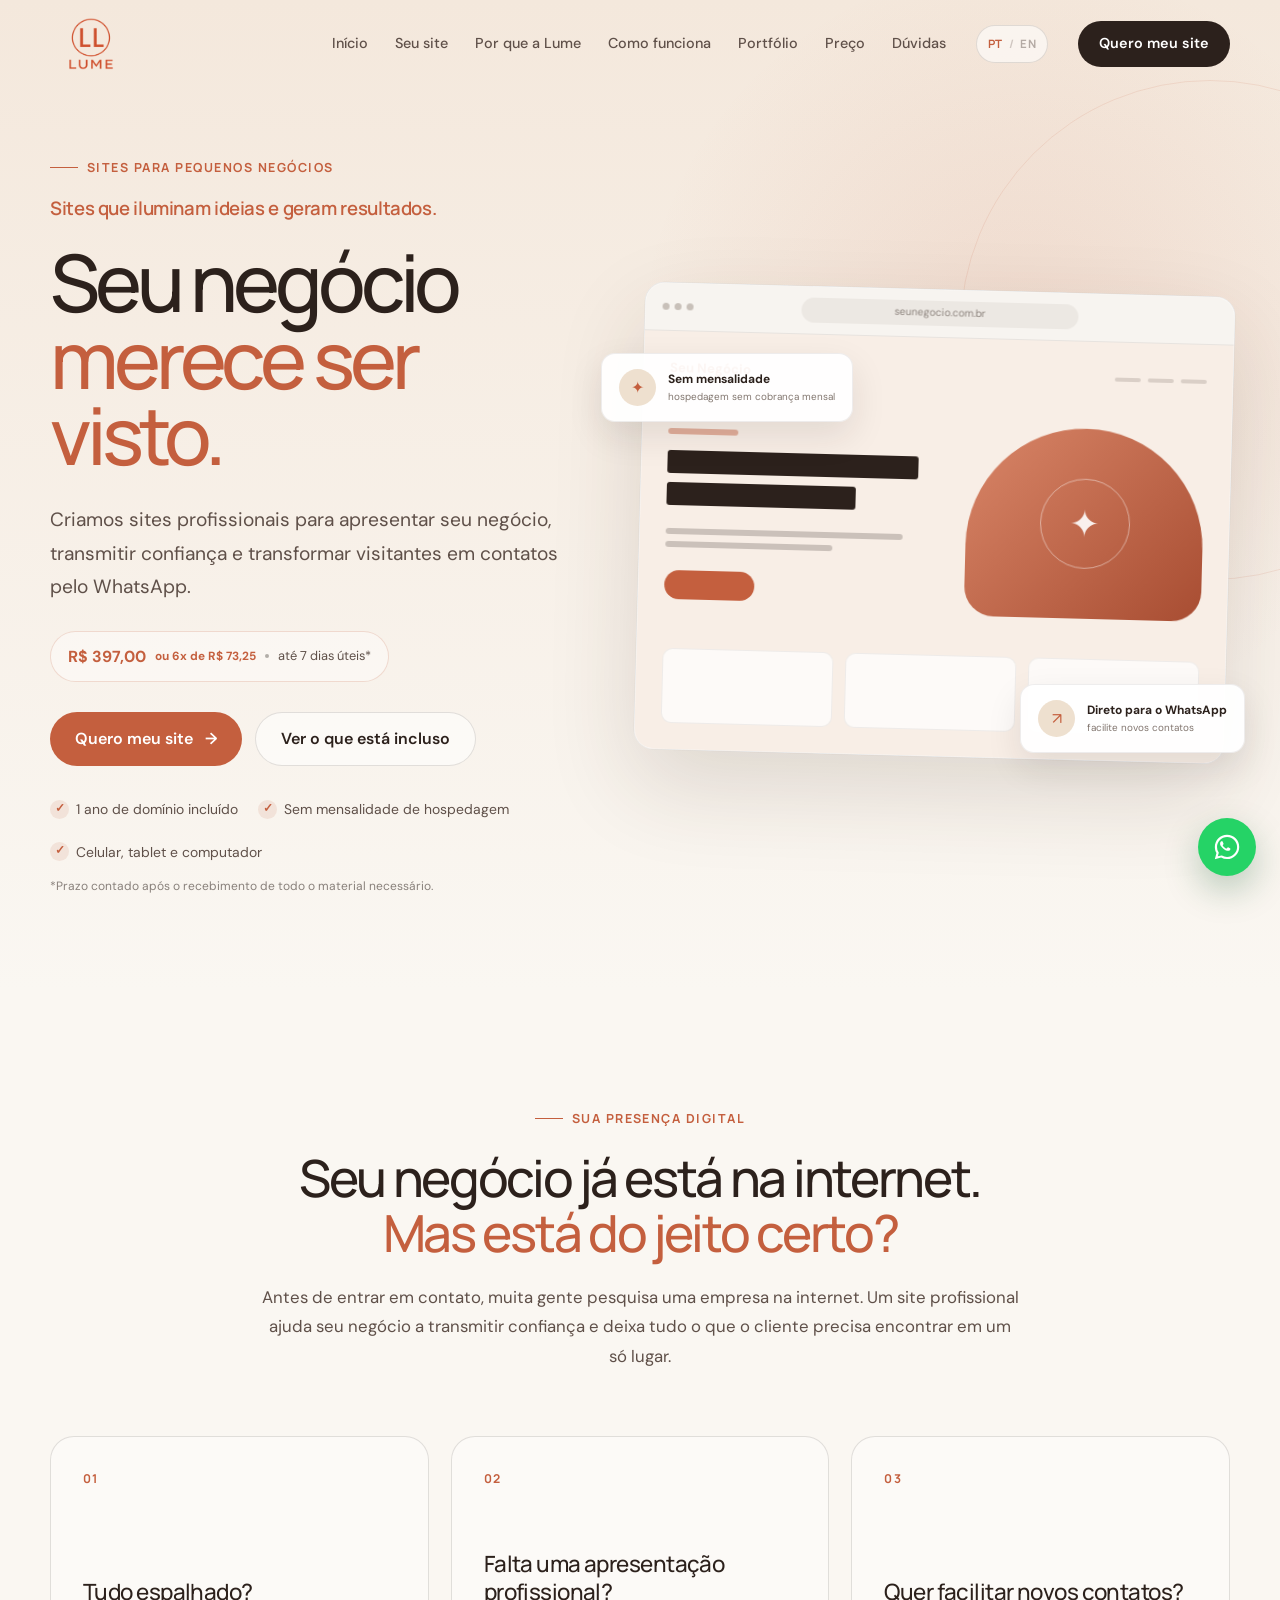
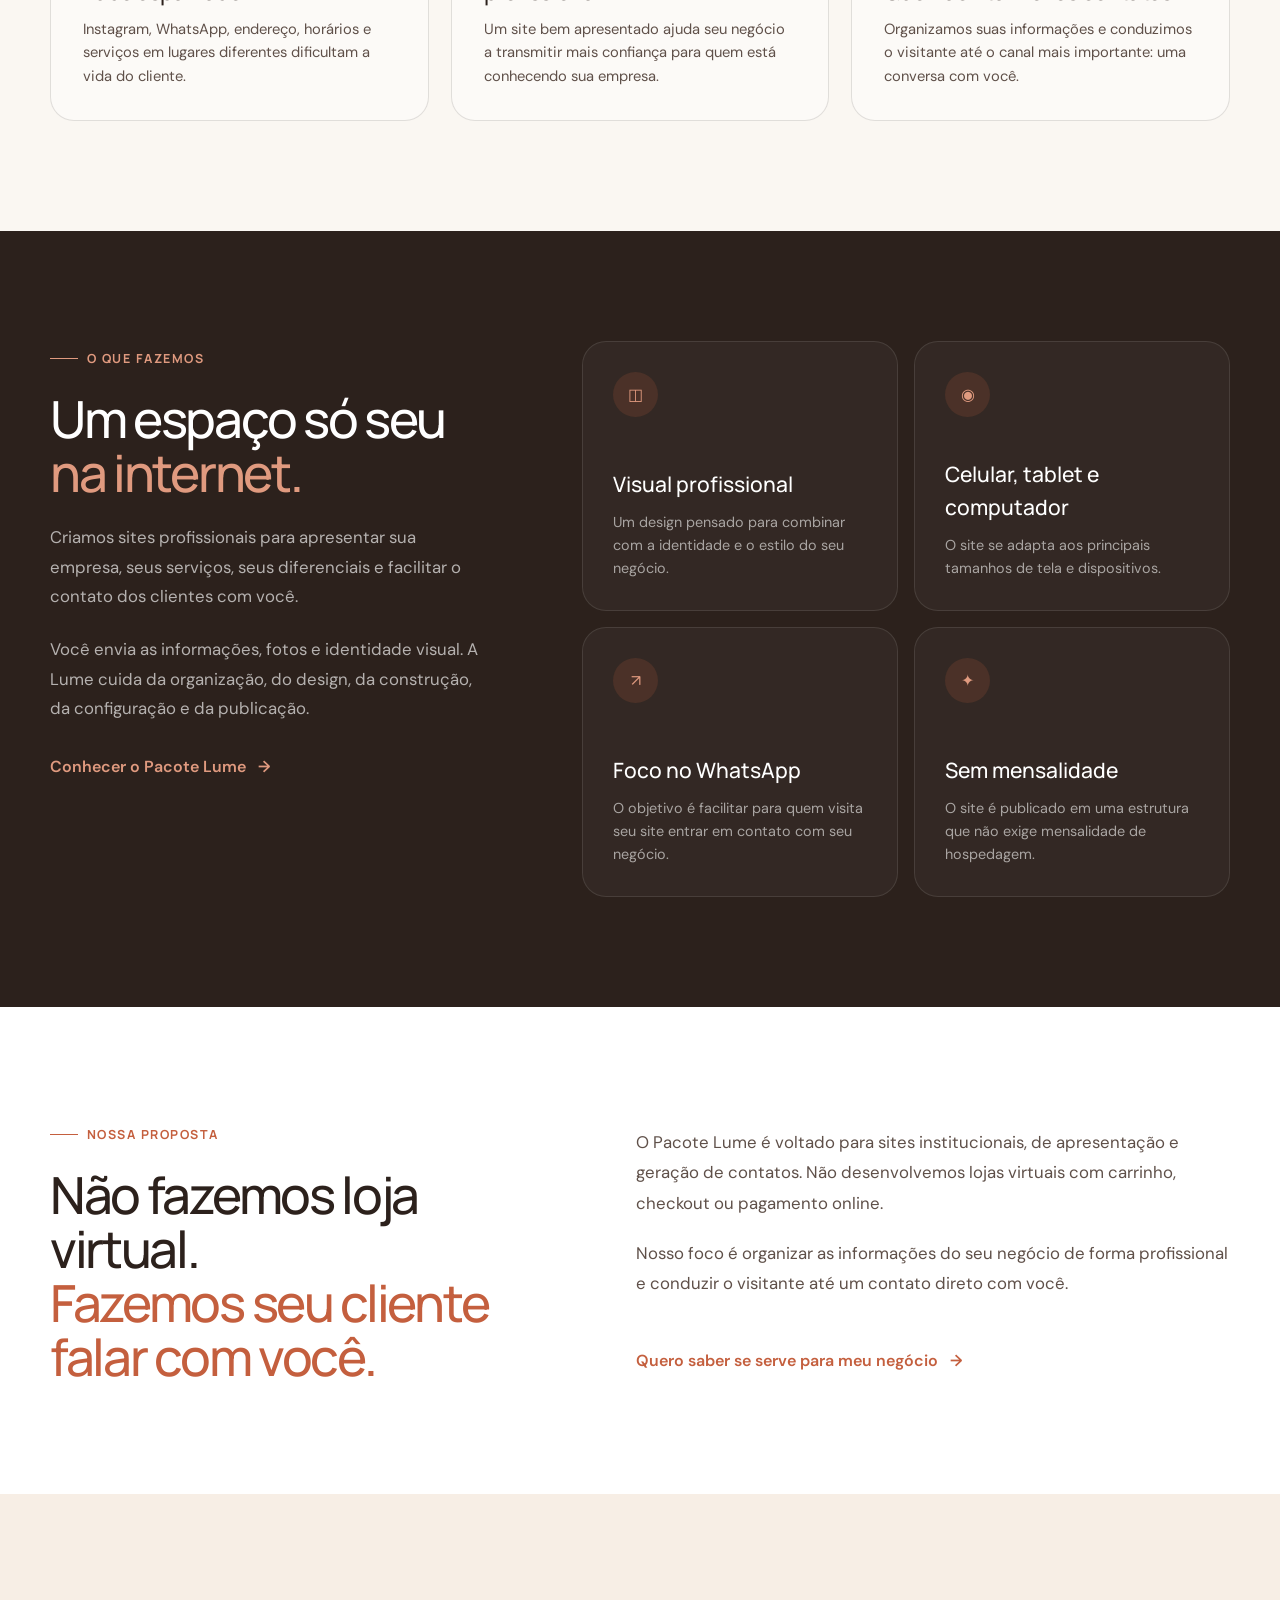
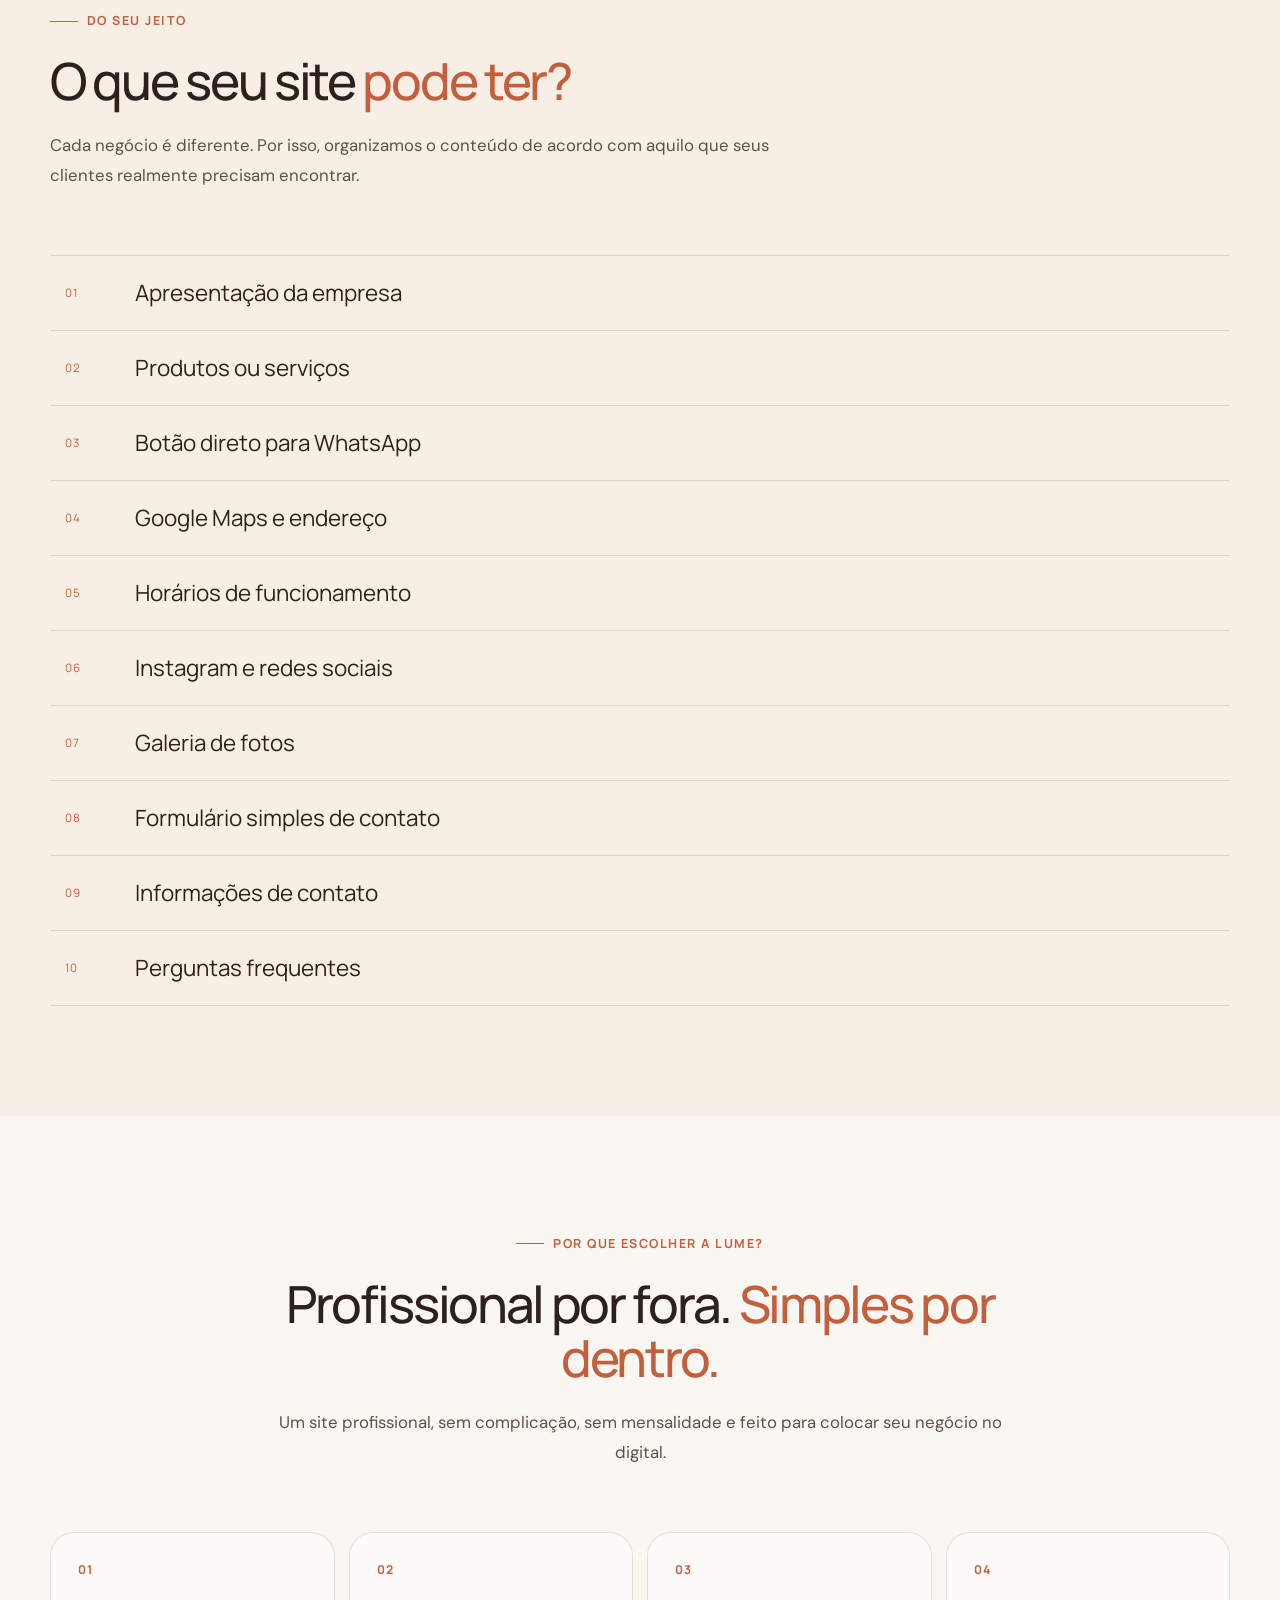
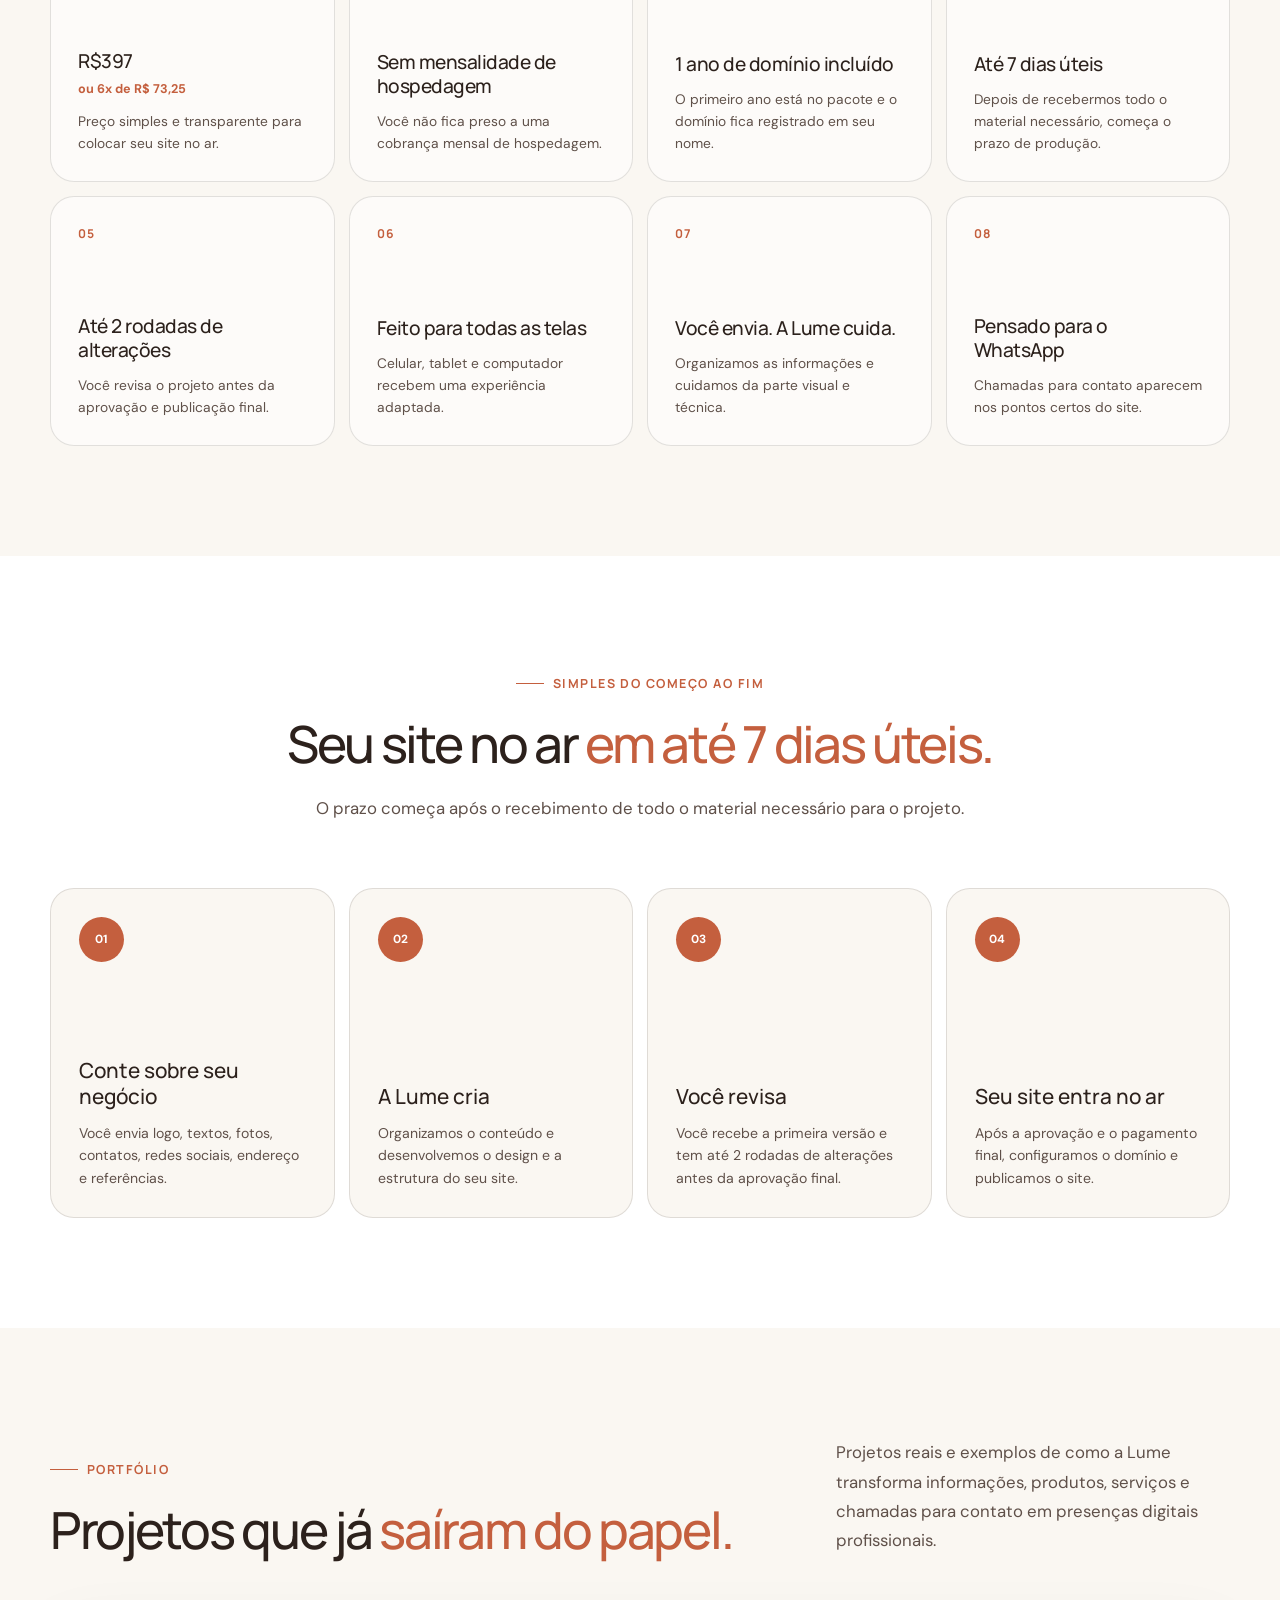
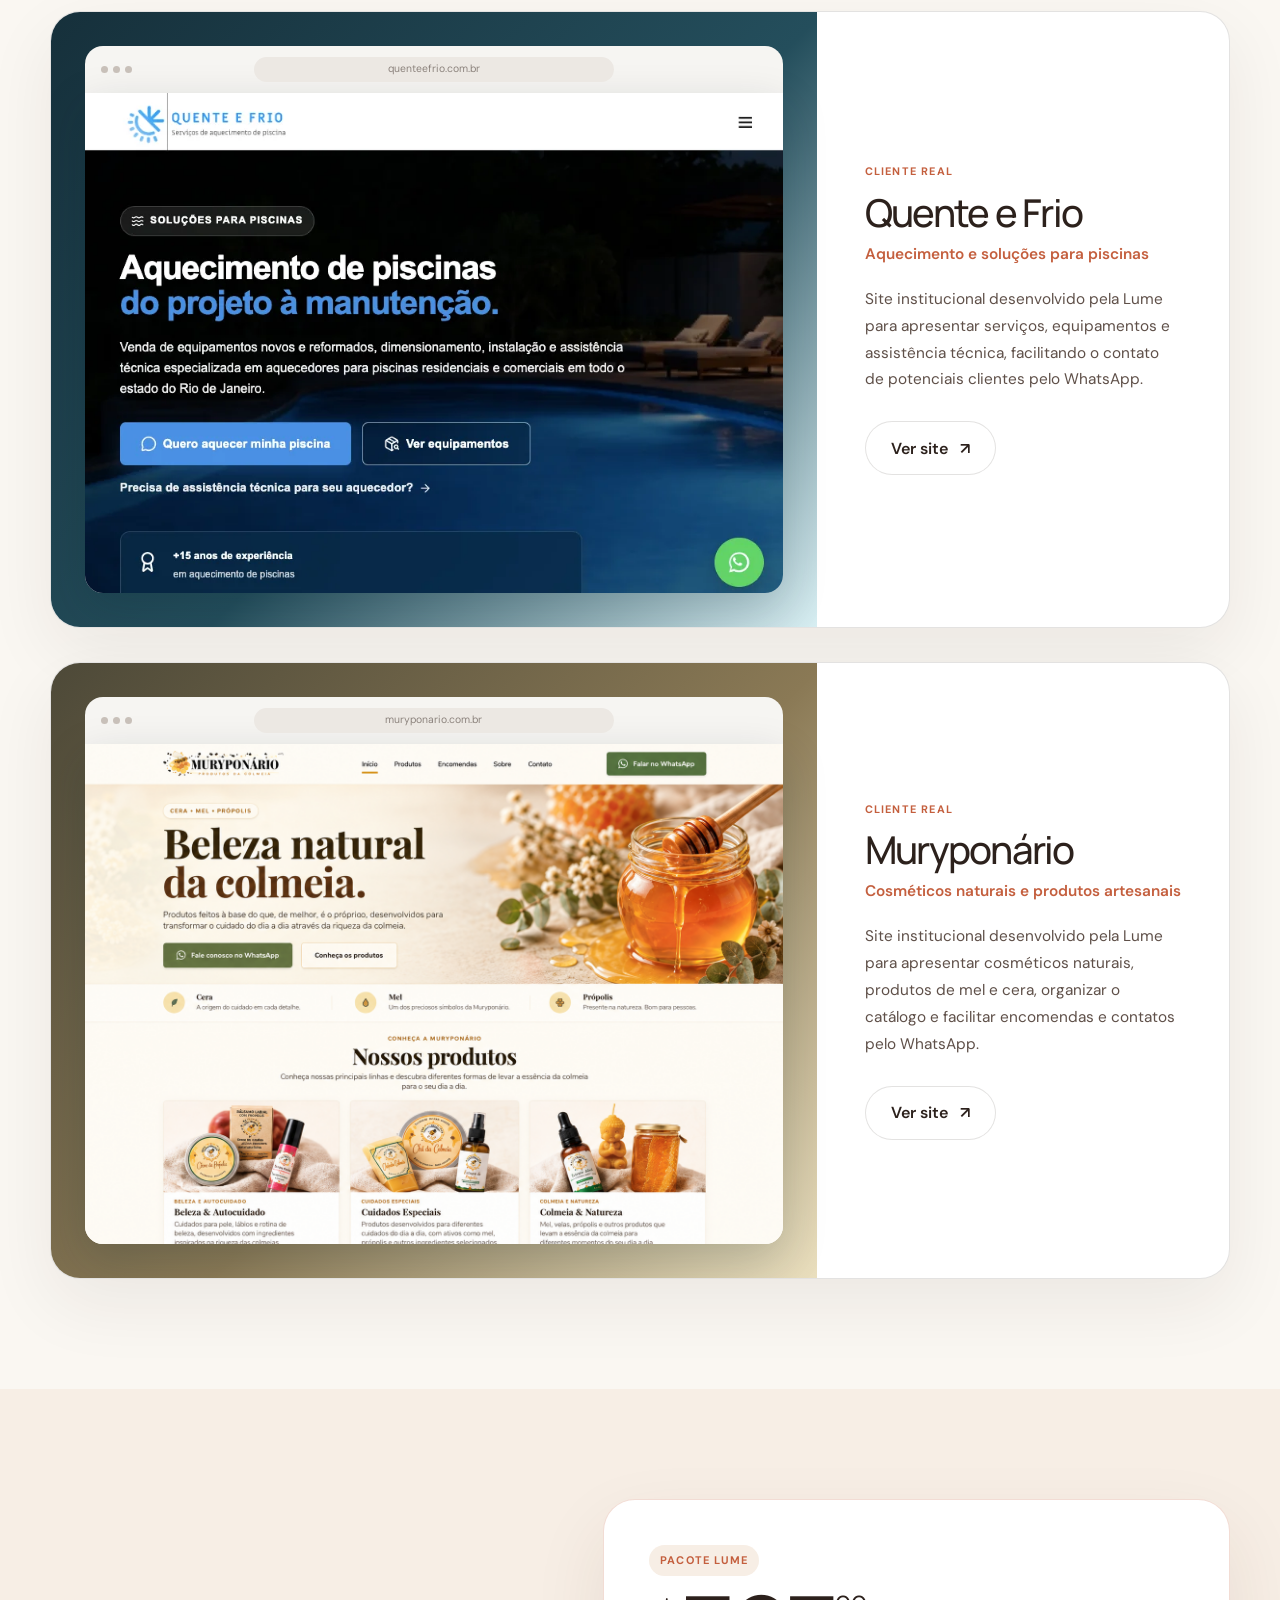
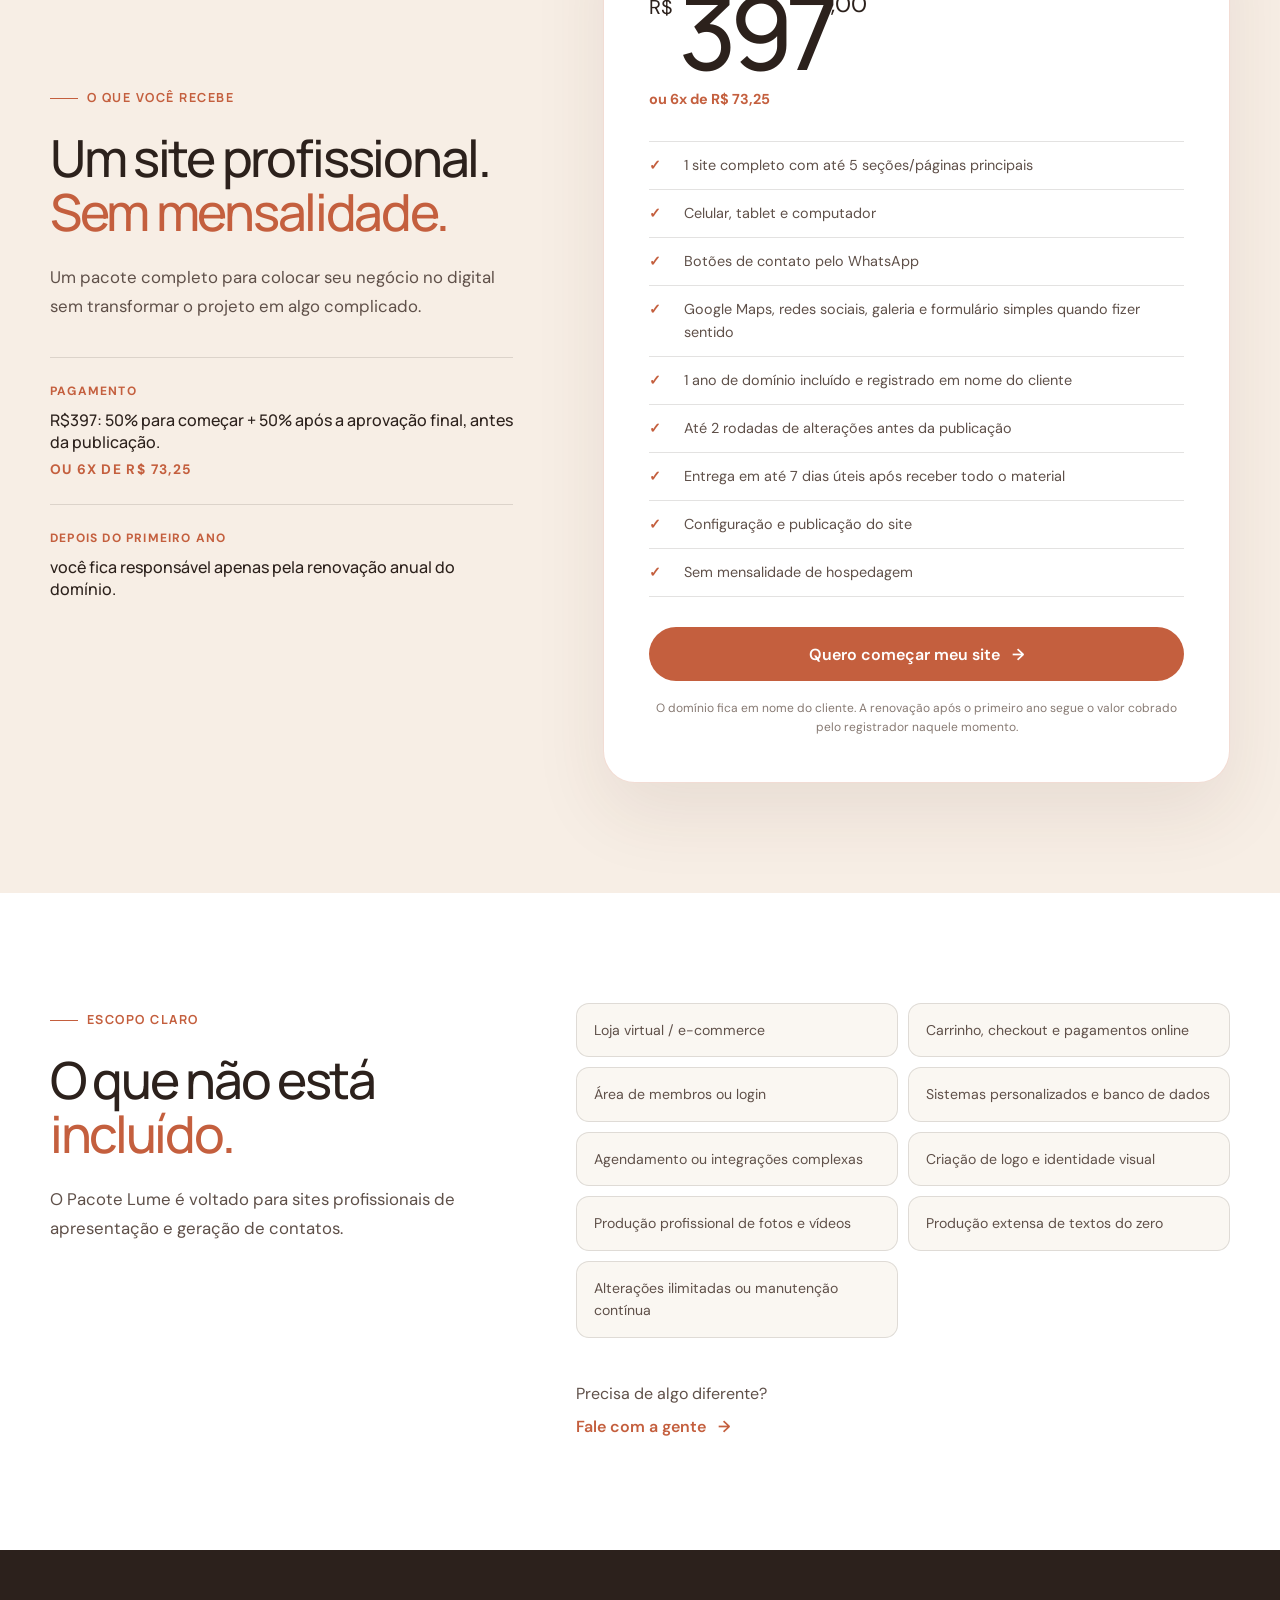
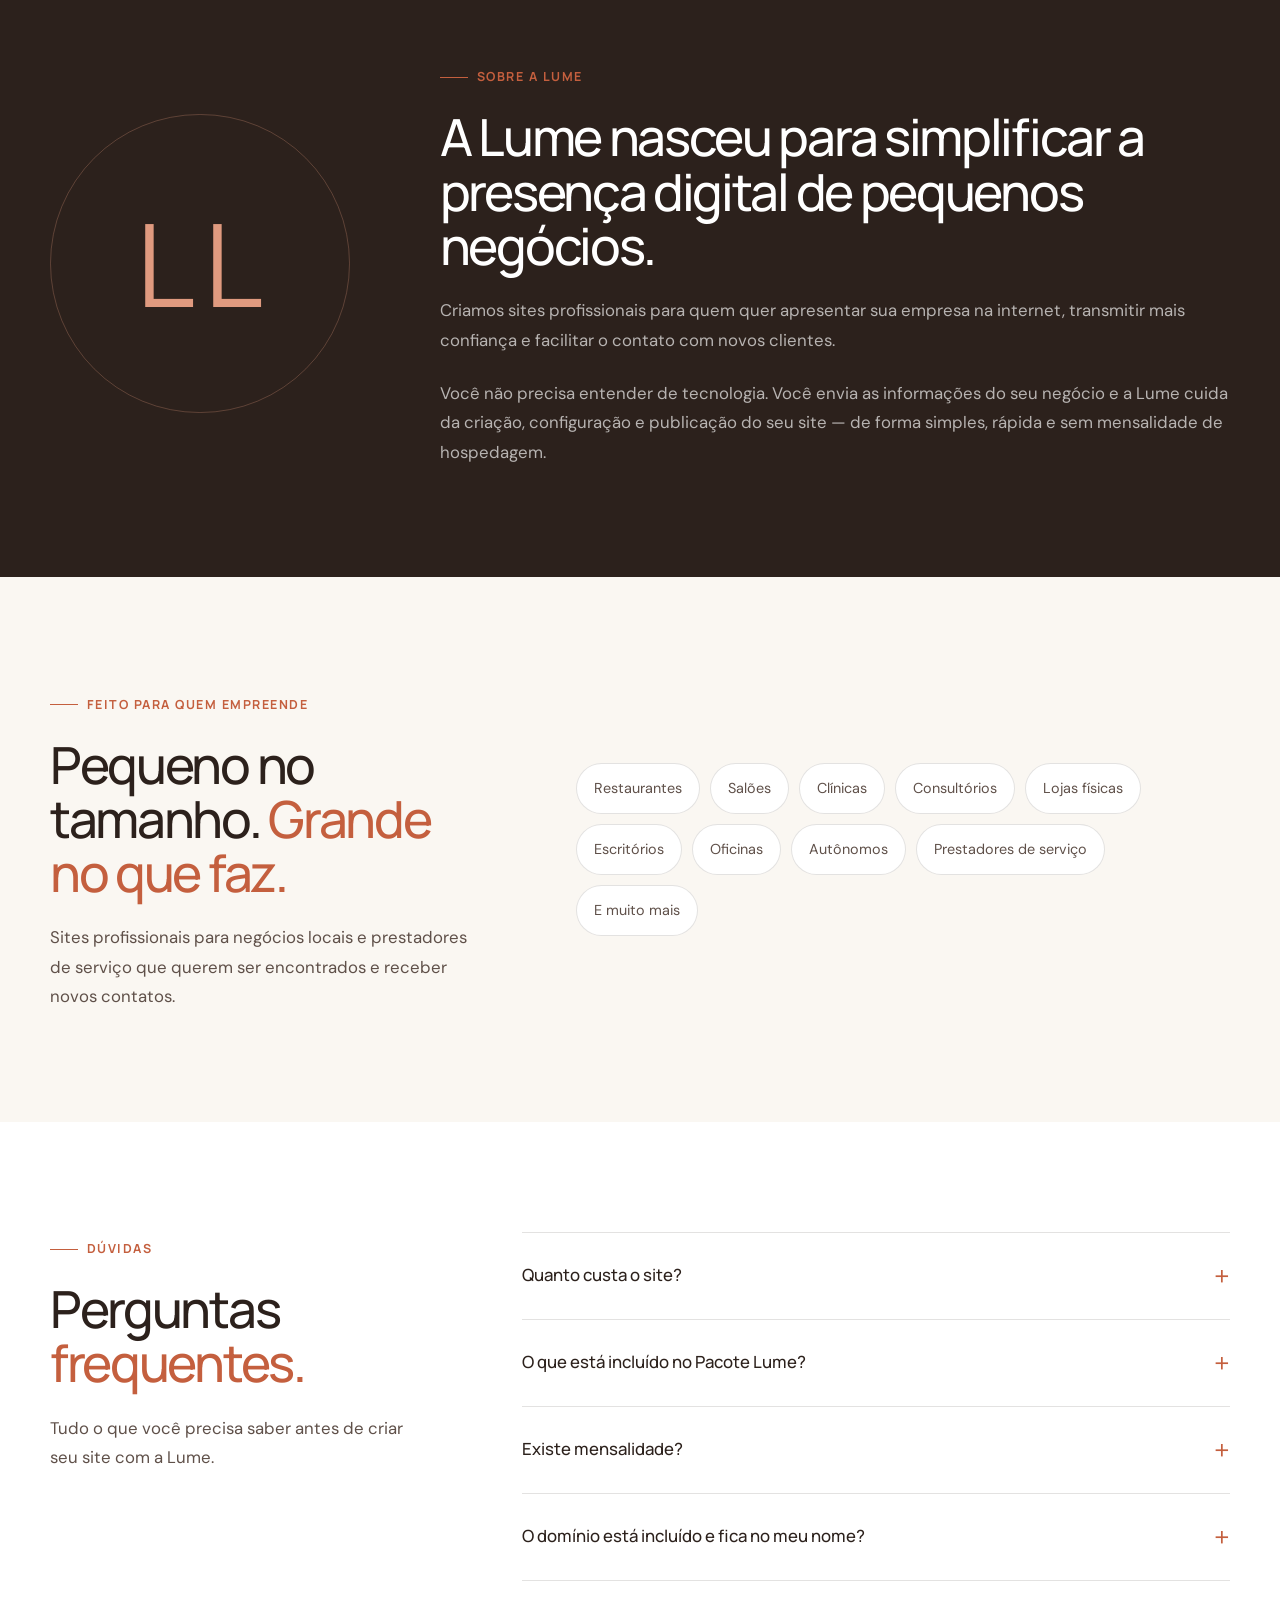
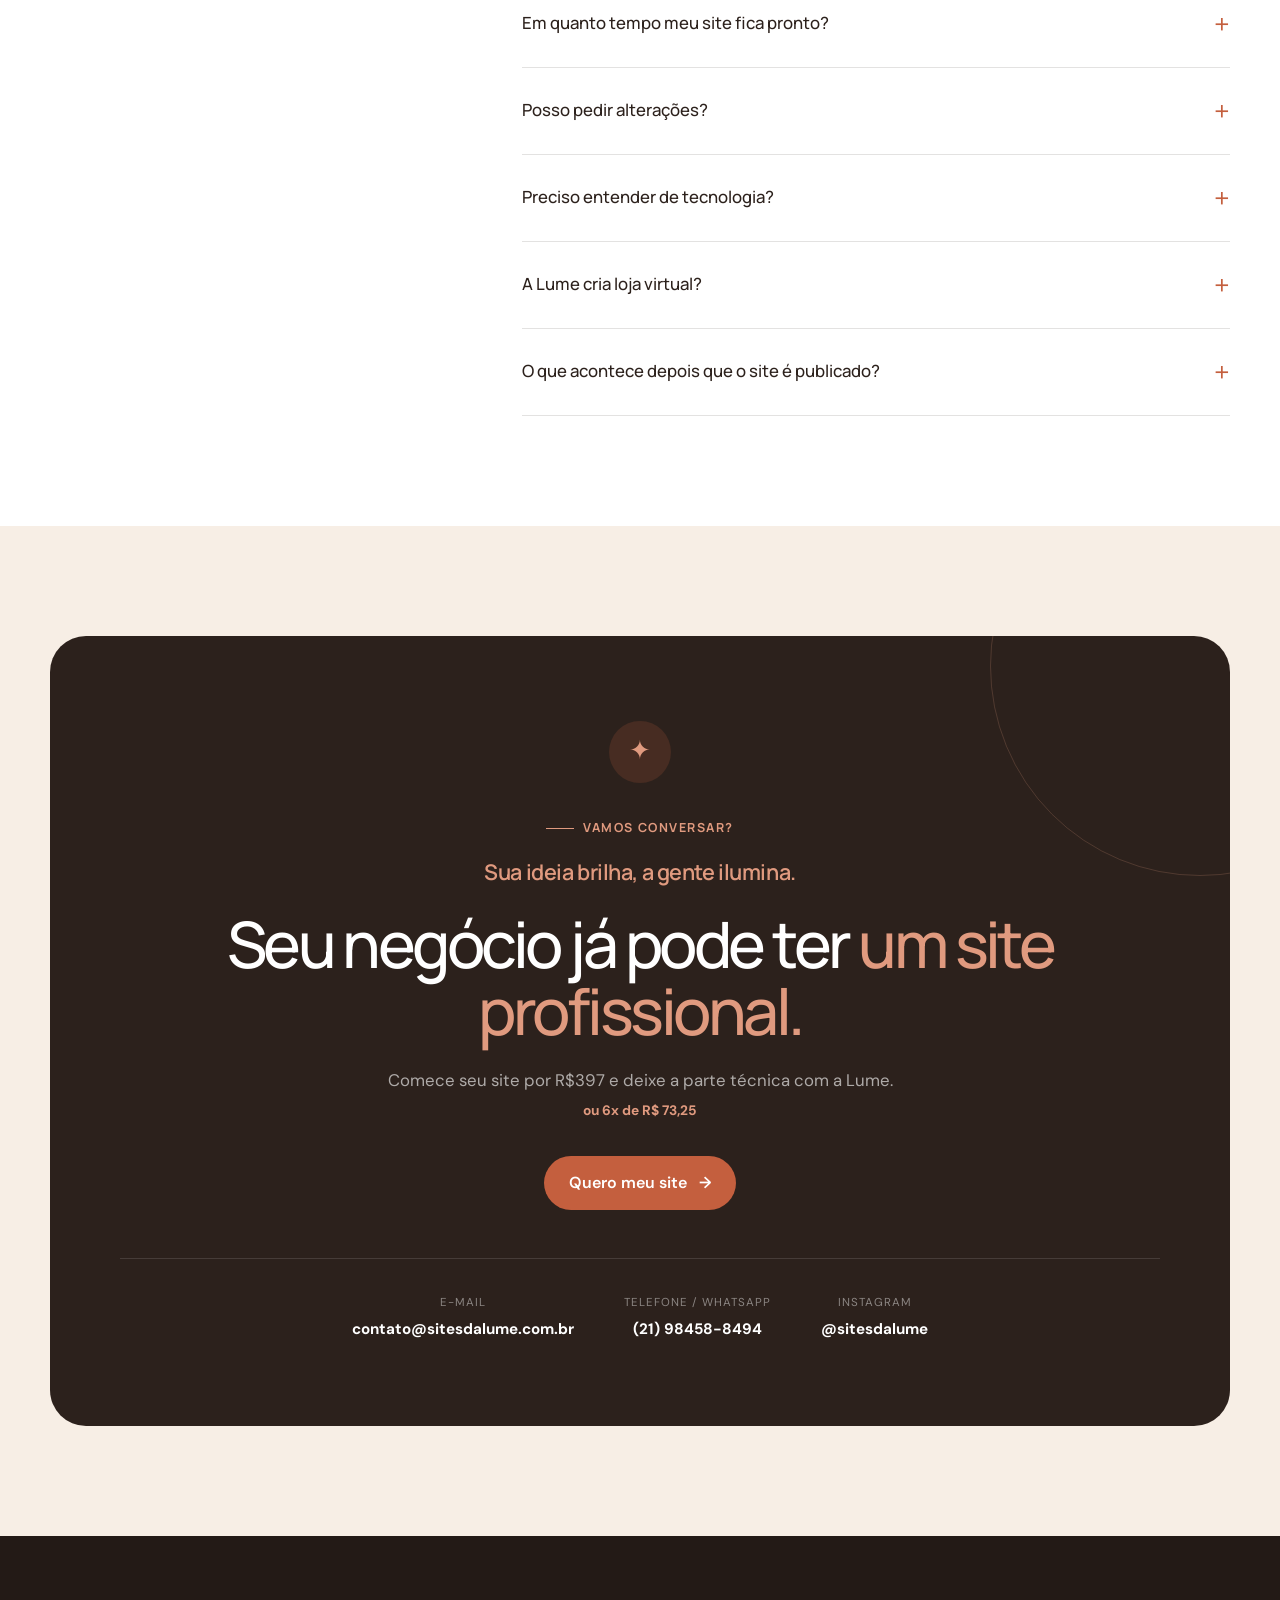
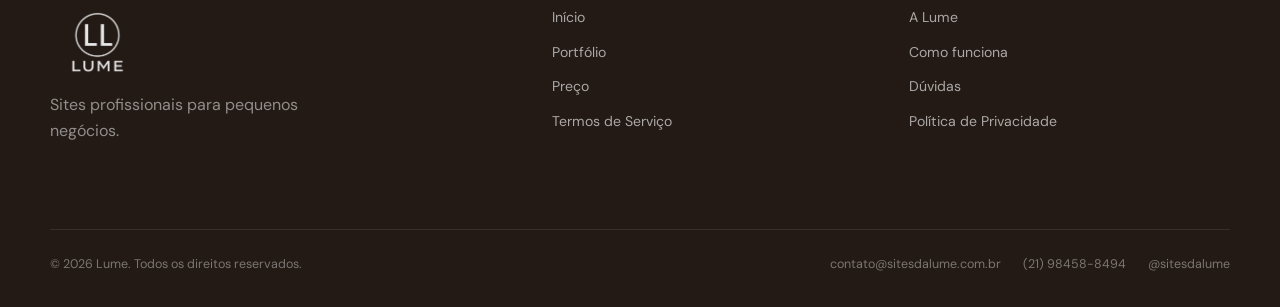
==== commit d2e7aece: "Adiciona Muryponario ao portfolio e atualiza precos" ====
--- a/index.html
+++ b/index.html
@@ -5,7 +5,7 @@
     <meta name="viewport" content="width=device-width, initial-scale=1.0">
 
     <title>Lume | Sites profissionais para pequenos negócios</title>
-    <meta name="description" content="Criamos sites profissionais para pequenos negócios a partir de R$397, sem mensalidade de hospedagem e com entrega em até 7 dias úteis.">
+    <meta name="description" content="Criamos sites profissionais para pequenos negócios por R$397 ou 6x de R$73,25, sem mensalidade de hospedagem e com entrega em até 7 dias úteis.">
     <meta name="theme-color" content="#f4e8dc">
     <meta name="robots" content="index, follow, max-image-preview:large">
 
@@ -16,17 +16,17 @@
     <meta property="og:locale" content="pt_BR">
     <meta property="og:site_name" content="Lume">
     <meta property="og:title" content="Lume | Sites profissionais para pequenos negócios">
-    <meta property="og:description" content="Tenha um site profissional a partir de R$397, sem mensalidade de hospedagem.">
+    <meta property="og:description" content="Tenha um site profissional por R$397 ou 6x de R$73,25, sem mensalidade de hospedagem.">
     <meta property="og:url" content="https://sitesdalume.com.br/">
     <meta property="og:image" content="https://sitesdalume.com.br/imagens/lume-compartilhamento.jpg">
     <meta property="og:image:width" content="1200">
     <meta property="og:image:height" content="630">
-    <meta property="og:image:alt" content="Lume — Seu negócio merece ser visto. Sites profissionais a partir de R$397.">
+    <meta property="og:image:alt" content="Lume — Seu negócio merece ser visto. Sites profissionais por R$397 ou 6x de R$73,25.">
 
     <!-- X / TWITTER -->
     <meta name="twitter:card" content="summary_large_image">
     <meta name="twitter:title" content="Lume | Sites profissionais para pequenos negócios">
-    <meta name="twitter:description" content="Tenha um site profissional a partir de R$397, sem mensalidade de hospedagem.">
+    <meta name="twitter:description" content="Tenha um site profissional por R$397 ou 6x de R$73,25, sem mensalidade de hospedagem.">
     <meta name="twitter:image" content="https://sitesdalume.com.br/imagens/lume-compartilhamento.jpg">
 
     <!-- FAVICON -->
@@ -196,8 +196,8 @@
                     >
                         <strong>R$ 397,00</strong>
 
-                        <span>
-                            pagamento único
+                        <span class="installment-option installment-option-hero">
+                            ou 6x de R$ 73,25
                         </span>
 
                         <i></i>
@@ -210,7 +210,7 @@
                     <div class="hero-actions">
 
                         <a
-                            href="https://wa.me/5521984588494?text=Olá%2C%20Lume!%20Tenho%20interesse%20no%20Pacote%20Lume%20por%20R%24%20397."
+                            href="https://wa.me/5521984588494?text=Ol%C3%A1%2C%20Lume%21%20Tenho%20interesse%20no%20Pacote%20Lume%20por%20R%24%20397%20ou%206x%20de%20R%24%2073%2C25."
                             class="btn btn-primary"
                             target="_blank"
                             rel="noopener noreferrer"
@@ -774,8 +774,12 @@
                         <span>01</span>
 
                         <h3>
-                            R$397 uma única vez
+                            R$397
                         </h3>
+
+                        <p class="installment-option installment-option-card">
+                            ou 6x de R$ 73,25
+                        </p>
 
                         <p>
                             Preço simples e transparente para colocar seu site no ar.
@@ -1019,84 +1023,160 @@
                     </div>
 
                     <p>
-                        Um cliente real e um exemplo de como a Lume transforma
-                        informações, serviços e chamadas para contato em uma
-                        presença digital profissional.
+                        Projetos reais e exemplos de como a Lume transforma
+                        informações, produtos, serviços e chamadas para contato
+                        em presenças digitais profissionais.
                     </p>
 
                 </div>
 
 
-                <article class="case-card reveal">
-
-                    <div class="case-preview">
-
-                        <div
-                            class="case-browser-top"
-                            aria-hidden="true"
-                        >
-
-                            <div class="browser-dots">
-                                <span></span>
-                                <span></span>
-                                <span></span>
+                <div class="portfolio-cases">
+
+                    <article class="case-card reveal">
+
+                        <div class="case-preview">
+
+                            <div
+                                class="case-browser-top"
+                                aria-hidden="true"
+                            >
+
+                                <div class="browser-dots">
+                                    <span></span>
+                                    <span></span>
+                                    <span></span>
+                                </div>
+
+                                <div class="case-url">
+                                    quenteefrio.com.br
+                                </div>
+
                             </div>
 
-                            <div class="case-url">
-                                quenteefrio.com.br
+                            <div class="case-screenshot">
+
+                                <img
+                                    src="imagens/quenteefrio.com.br_.webp"
+                                    alt="Página inicial real do site Quente e Frio desenvolvido pela Lume"
+                                    loading="lazy"
+                                >
+
                             </div>
 
                         </div>
 
-                        <div class="case-screenshot">
-
-                            <img
-                                src="imagens/quenteefrio.com.br_.webp"
-                                alt="Página inicial real do site Quente e Frio desenvolvido pela Lume"
-                                loading="lazy"
+
+                        <div class="case-info">
+
+                            <span class="case-label">
+                                CLIENTE REAL
+                            </span>
+
+                            <h3>
+                                Quente e Frio
+                            </h3>
+
+                            <p class="case-category">
+                                Aquecimento e soluções para piscinas
+                            </p>
+
+                            <p>
+                                Site institucional desenvolvido pela Lume para
+                                apresentar serviços, equipamentos e assistência
+                                técnica, facilitando o contato de potenciais
+                                clientes pelo WhatsApp.
+                            </p>
+
+                            <a
+                                href="https://www.quenteefrio.com.br"
+                                target="_blank"
+                                rel="noopener noreferrer"
+                                class="btn btn-secondary"
                             >
-
-                        </div>
-
-                    </div>
-
-
-                    <div class="case-info">
-
-                        <span class="case-label">
-                            CLIENTE REAL
-                        </span>
-
-                        <h3>
-                            Quente e Frio
-                        </h3>
-
-                        <p class="case-category">
-                            Aquecimento e soluções para piscinas
-                        </p>
-
-                        <p>
-                            Site institucional desenvolvido pela Lume para
-                            apresentar serviços, equipamentos e assistência
-                            técnica, facilitando o contato de potenciais
-                            clientes pelo WhatsApp.
-                        </p>
-
-                        <a
-                            href="https://www.quenteefrio.com.br"
-                            target="_blank"
-                            rel="noopener noreferrer"
-                            class="btn btn-secondary"
-                        >
-                            Ver site
-                            <span aria-hidden="true">
-                                &#x2197;&#xFE0E;
+                                Ver site
+                                <span aria-hidden="true">
+                                    &#x2197;&#xFE0E;
+                                </span>
+                            </a>
+
+                        </div>
+
+                    </article>
+
+
+                    <article class="case-card reveal">
+
+                        <div class="case-preview case-preview-muryponario">
+
+                            <div
+                                class="case-browser-top"
+                                aria-hidden="true"
+                            >
+
+                                <div class="browser-dots">
+                                    <span></span>
+                                    <span></span>
+                                    <span></span>
+                                </div>
+
+                                <div class="case-url">
+                                    muryponario.com.br
+                                </div>
+
+                            </div>
+
+                            <div class="case-screenshot">
+
+                                <img
+                                    src="imagens/muryponario.jpg"
+                                    alt="Página inicial real do site Muryponário desenvolvido pela Lume"
+                                    loading="lazy"
+                                >
+
+                            </div>
+
+                        </div>
+
+
+                        <div class="case-info">
+
+                            <span class="case-label">
+                                CLIENTE REAL
                             </span>
-                        </a>
-
-                    </div>
-
-                </article>
+
+                            <h3>
+                                Muryponário
+                            </h3>
+
+                            <p class="case-category">
+                                Cosméticos naturais e produtos artesanais
+                            </p>
+
+                            <p>
+                                Site institucional desenvolvido pela Lume para
+                                apresentar cosméticos naturais, produtos de mel e cera,
+                                organizar o catálogo e facilitar encomendas e contatos
+                                pelo WhatsApp.
+                            </p>
+
+                            <a
+                                href="https://muryponario.com.br"
+                                target="_blank"
+                                rel="noopener noreferrer"
+                                class="btn btn-secondary"
+                            >
+                                Ver site
+                                <span aria-hidden="true">
+                                    &#x2197;&#xFE0E;
+                                </span>
+                            </a>
+
+                        </div>
+
+                    </article>
+
+                </div>
 
             </div>
 
@@ -1138,9 +1218,13 @@
                         </span>
 
                         <strong>
-                            50% para começar + 50% após a aprovação final,
+                            R$397: 50% para começar + 50% após a aprovação final,
                             antes da publicação.
                         </strong>
+
+                        <span class="installment-option installment-option-highlight">
+                            ou 6x de R$ 73,25
+                        </span>
 
                     </div>
 
@@ -1185,8 +1269,8 @@
 
                         </div>
 
-                        <p>
-                            pagamento único
+                        <p class="installment-option installment-option-price">
+                            ou 6x de R$ 73,25
                         </p>
 
                     </div>
@@ -1246,7 +1330,7 @@
 
 
                     <a
-                        href="https://wa.me/5521984588494?text=Olá%2C%20Lume!%20Quero%20começar%20meu%20site%20com%20o%20Pacote%20Lume%20de%20R%24%20397."
+                        href="https://wa.me/5521984588494?text=Ol%C3%A1%2C%20Lume%21%20Quero%20come%C3%A7ar%20meu%20site%20com%20o%20Pacote%20Lume%20de%20R%24%20397%20ou%206x%20de%20R%24%2073%2C25."
                         target="_blank"
                         rel="noopener noreferrer"
                         class="btn btn-price"
@@ -1518,8 +1602,11 @@
 
                             <p>
                                 O valor do Pacote Lume é R$397,00.
-                                O pagamento é dividido em 50% para iniciar
-                                o projeto e 50% após a aprovação final,
+                                <span class="installment-option installment-option-faq">
+                                    ou 6x de R$ 73,25
+                                </span>
+                                No valor de R$397, o pagamento é dividido em 50%
+                                para iniciar o projeto e 50% após a aprovação final,
                                 antes da publicação.
                             </p>
 
@@ -1535,7 +1622,7 @@
                             aria-expanded="false"
                         >
                             <span>
-                                O que está incluído nos R$397?
+                                O que está incluído no Pacote Lume?
                             </span>
 
                             <b aria-hidden="true">
@@ -1799,12 +1886,15 @@
                     <p>
                         Comece seu site por R$397 e deixe a parte técnica
                         com a Lume.
+                        <span class="installment-option installment-option-contact">
+                            ou 6x de R$ 73,25
+                        </span>
                     </p>
 
                     <div class="contact-actions">
 
                         <a
-                            href="https://wa.me/5521984588494?text=Olá%2C%20Lume!%20Quero%20começar%20meu%20site%20por%20R%24%20397."
+                            href="https://wa.me/5521984588494?text=Ol%C3%A1%2C%20Lume%21%20Quero%20come%C3%A7ar%20meu%20site%20por%20R%24%20397%20ou%206x%20de%20R%24%2073%2C25."
                             class="btn btn-contact"
                             target="_blank"
                             rel="noopener noreferrer"
--- a/style.css
+++ b/style.css
@@ -1,11 +1,11 @@
 /* =========================================================
-   LUME — STYLE.CSS
+   LUME â€” STYLE.CSS
    Desktop + Tablet + Mobile
 ========================================================= */
 
 
 /* =========================================================
-   RESET + VARIÁVEIS
+   RESET + VARIÃVEIS
 ========================================================= */
 
 *,
@@ -245,7 +245,7 @@
 
 
 /* =========================================================
-   BOTÕES
+   BOTÃ•ES
 ========================================================= */
 
 .btn {
@@ -336,7 +336,7 @@
 
 
 /* =========================================================
-   CORREÇÃO DE EMOJIS NO IOS
+   CORREÃ‡ÃƒO DE EMOJIS NO IOS
 ========================================================= */
 
 .feature-icon,
@@ -725,6 +725,78 @@
     font-size: 1rem;
 }
 
+
+.installment-option {
+    display: block;
+
+    margin-top: 6px;
+
+    color: var(--terracotta);
+
+    font-size: 0.82rem;
+    font-weight: 600;
+
+    line-height: 1.4;
+}
+
+.hero-offer .installment-option-hero {
+    display: inline-flex;
+
+    margin-top: 0;
+
+    color: var(--terracotta);
+
+    font-size: 0.74rem;
+    font-weight: 700;
+
+    white-space: nowrap;
+}
+
+.why-card .installment-option-card {
+    margin-top: 7px;
+
+    color: var(--terracotta);
+
+    font-size: 0.79rem;
+    font-weight: 700;
+}
+
+.pricing-highlight .installment-option-highlight {
+    margin-top: 7px;
+
+    color: var(--terracotta);
+
+    font-size: 0.86rem;
+    font-weight: 700;
+}
+
+.price-card-top > .installment-option-price {
+    margin-top: 6px;
+
+    color: var(--terracotta);
+
+    font-size: 0.9rem;
+    font-weight: 700;
+}
+
+.faq-answer .installment-option-faq {
+    margin: 7px 0 8px;
+
+    color: var(--terracotta);
+
+    font-size: 0.88rem;
+    font-weight: 700;
+}
+
+.contact-box .installment-option-contact {
+    margin-top: 8px;
+
+    color: var(--terracotta-light);
+
+    font-size: 0.86rem;
+    font-weight: 700;
+}
+
 .hero-offer i {
     width: 4px;
     height: 4px;
@@ -1150,7 +1222,7 @@
 
 
 /* =========================================================
-   PRESENÇA DIGITAL
+   PRESENÃ‡A DIGITAL
 ========================================================= */
 
 .problem-grid {
@@ -1567,7 +1639,7 @@
 
 
 /* =========================================================
-   PORTFÓLIO
+   PORTFÃ“LIO
 ========================================================= */
 
 .portfolio-section {
@@ -1589,6 +1661,11 @@
 
 .portfolio-heading p {
     margin-top: 0;
+}
+
+.portfolio-cases {
+    display: grid;
+    gap: 34px;
 }
 
 .case-card {
@@ -1623,6 +1700,16 @@
         );
 }
 
+.case-preview-muryponario {
+    background:
+        linear-gradient(
+            135deg,
+            #4d4938 0%,
+            #8a7955 56%,
+            #eadfbe 100%
+        );
+}
+
 .case-browser-top {
     height: 47px;
 
@@ -1732,7 +1819,7 @@
 
 
 /* =========================================================
-   PREÇO
+   PREÃ‡O
 ========================================================= */
 
 .pricing-section {
@@ -2085,7 +2172,7 @@
 
 
 /* =========================================================
-   PARA QUEM É
+   PARA QUEM Ã‰
 ========================================================= */
 
 .business-section {
@@ -2568,7 +2655,7 @@
 
 
 /* =========================================================
-   ANIMAÇÕES
+   ANIMAÃ‡Ã•ES
 ========================================================= */
 
 .reveal {
@@ -2589,7 +2676,7 @@
 
 
 /* =========================================================
-   PÁGINAS LEGAIS
+   PÃGINAS LEGAIS
 ========================================================= */
 
 .legal-page {
@@ -3235,7 +3322,7 @@
     }
 
 
-    /* PRESENÇA DIGITAL */
+    /* PRESENÃ‡A DIGITAL */
 
     .problem-grid {
         grid-template-columns: 1fr;
@@ -3422,12 +3509,16 @@
     }
 
 
-    /* PORTFÓLIO */
+    /* PORTFÃ“LIO */
 
     .portfolio-heading {
         gap: 14px;
 
         margin-bottom: 31px;
+    }
+
+    .portfolio-cases {
+        gap: 22px;
     }
 
     .case-card {
@@ -3487,7 +3578,7 @@
     }
 
 
-    /* PREÇO */
+    /* PREÃ‡O */
 
     .pricing-container {
         gap: 38px;
@@ -3623,7 +3714,7 @@
     }
 
 
-    /* PARA QUEM É */
+    /* PARA QUEM Ã‰ */
 
     .business-container {
         gap: 30px;
@@ -3893,6 +3984,24 @@
 
     .hero-offer strong {
         font-size: 0.9rem;
+    }
+
+
+    .hero-offer .installment-option-hero {
+        width: 100%;
+
+        margin-top: 1px;
+
+        font-size: 0.7rem;
+    }
+
+    .price-card-top > .installment-option-price {
+        font-size: 0.83rem;
+    }
+
+    .faq-answer .installment-option-faq,
+    .contact-box .installment-option-contact {
+        font-size: 0.8rem;
     }
 
     .hero-visual {
@@ -3973,7 +4082,7 @@
 
 
 /* =========================================================
-   REDUZIR ANIMAÇÕES
+   REDUZIR ANIMAÃ‡Ã•ES
 ========================================================= */
 
 @media (prefers-reduced-motion: reduce) {
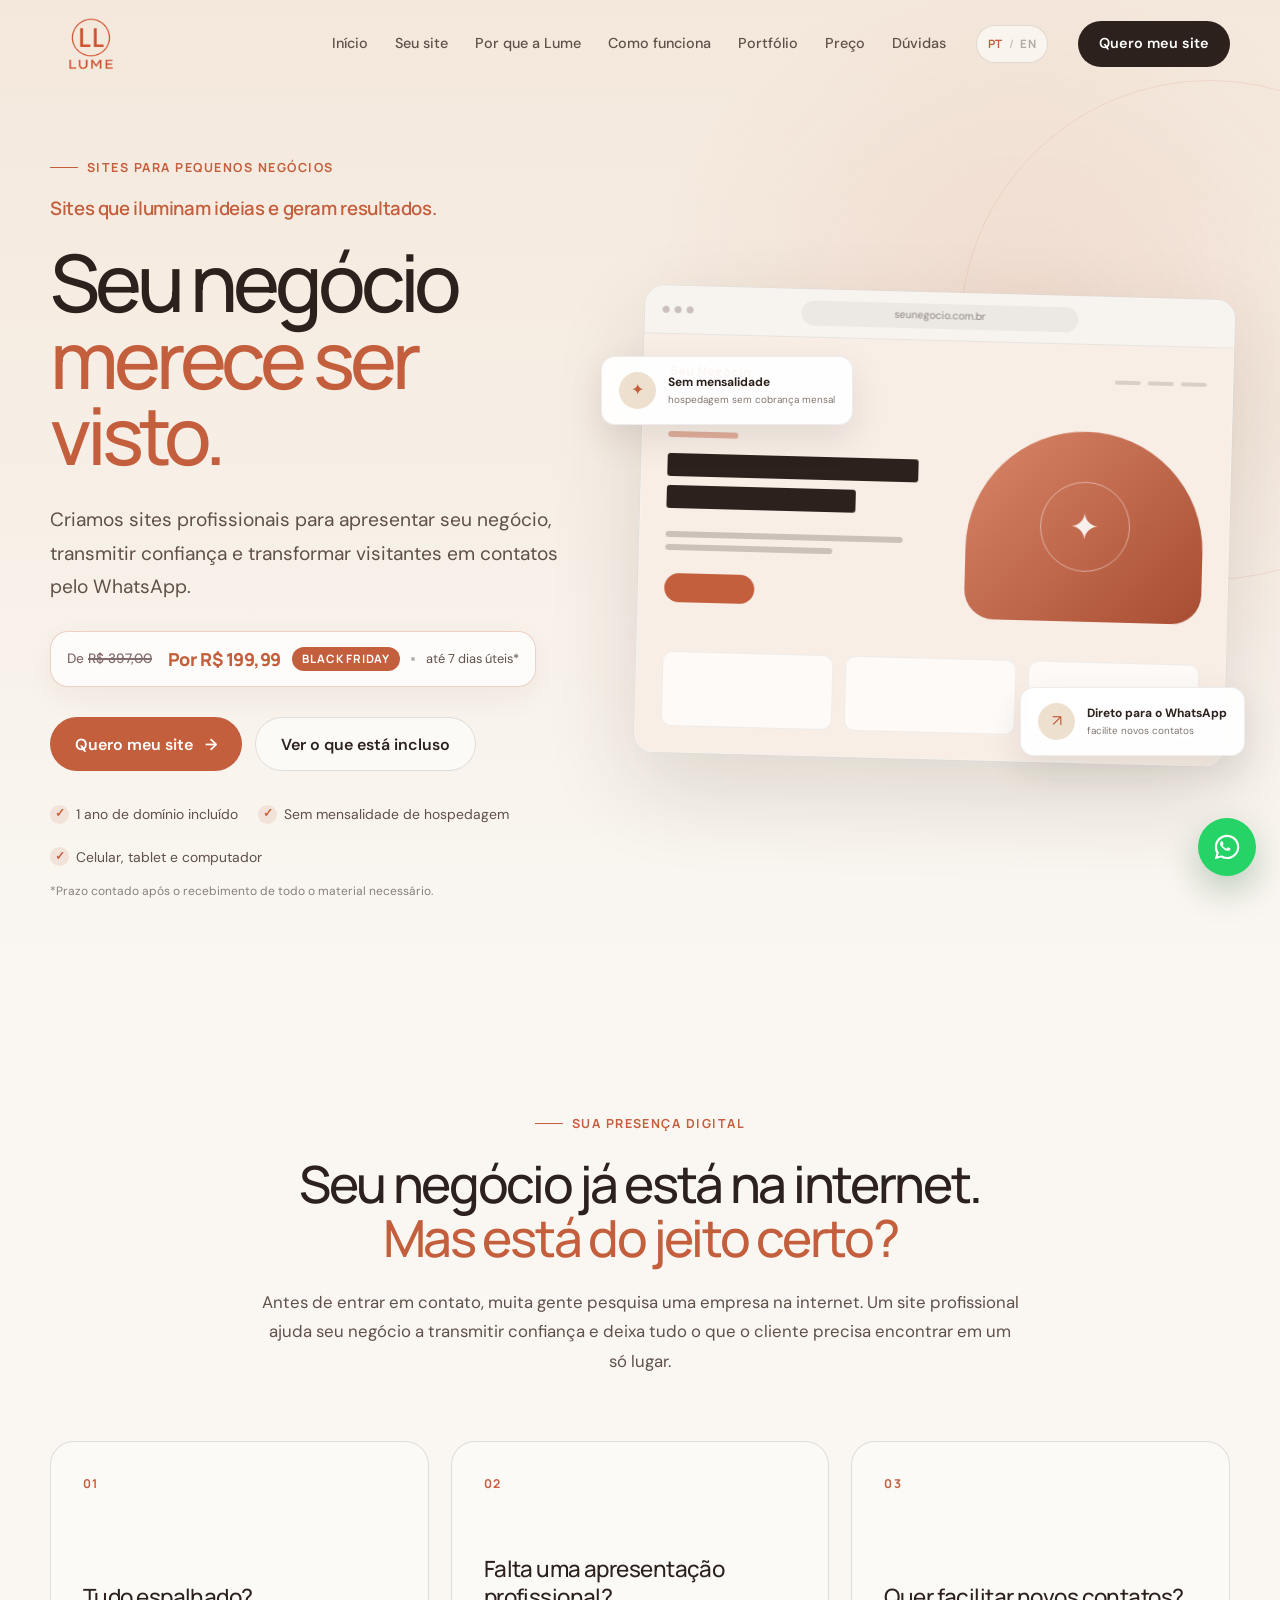
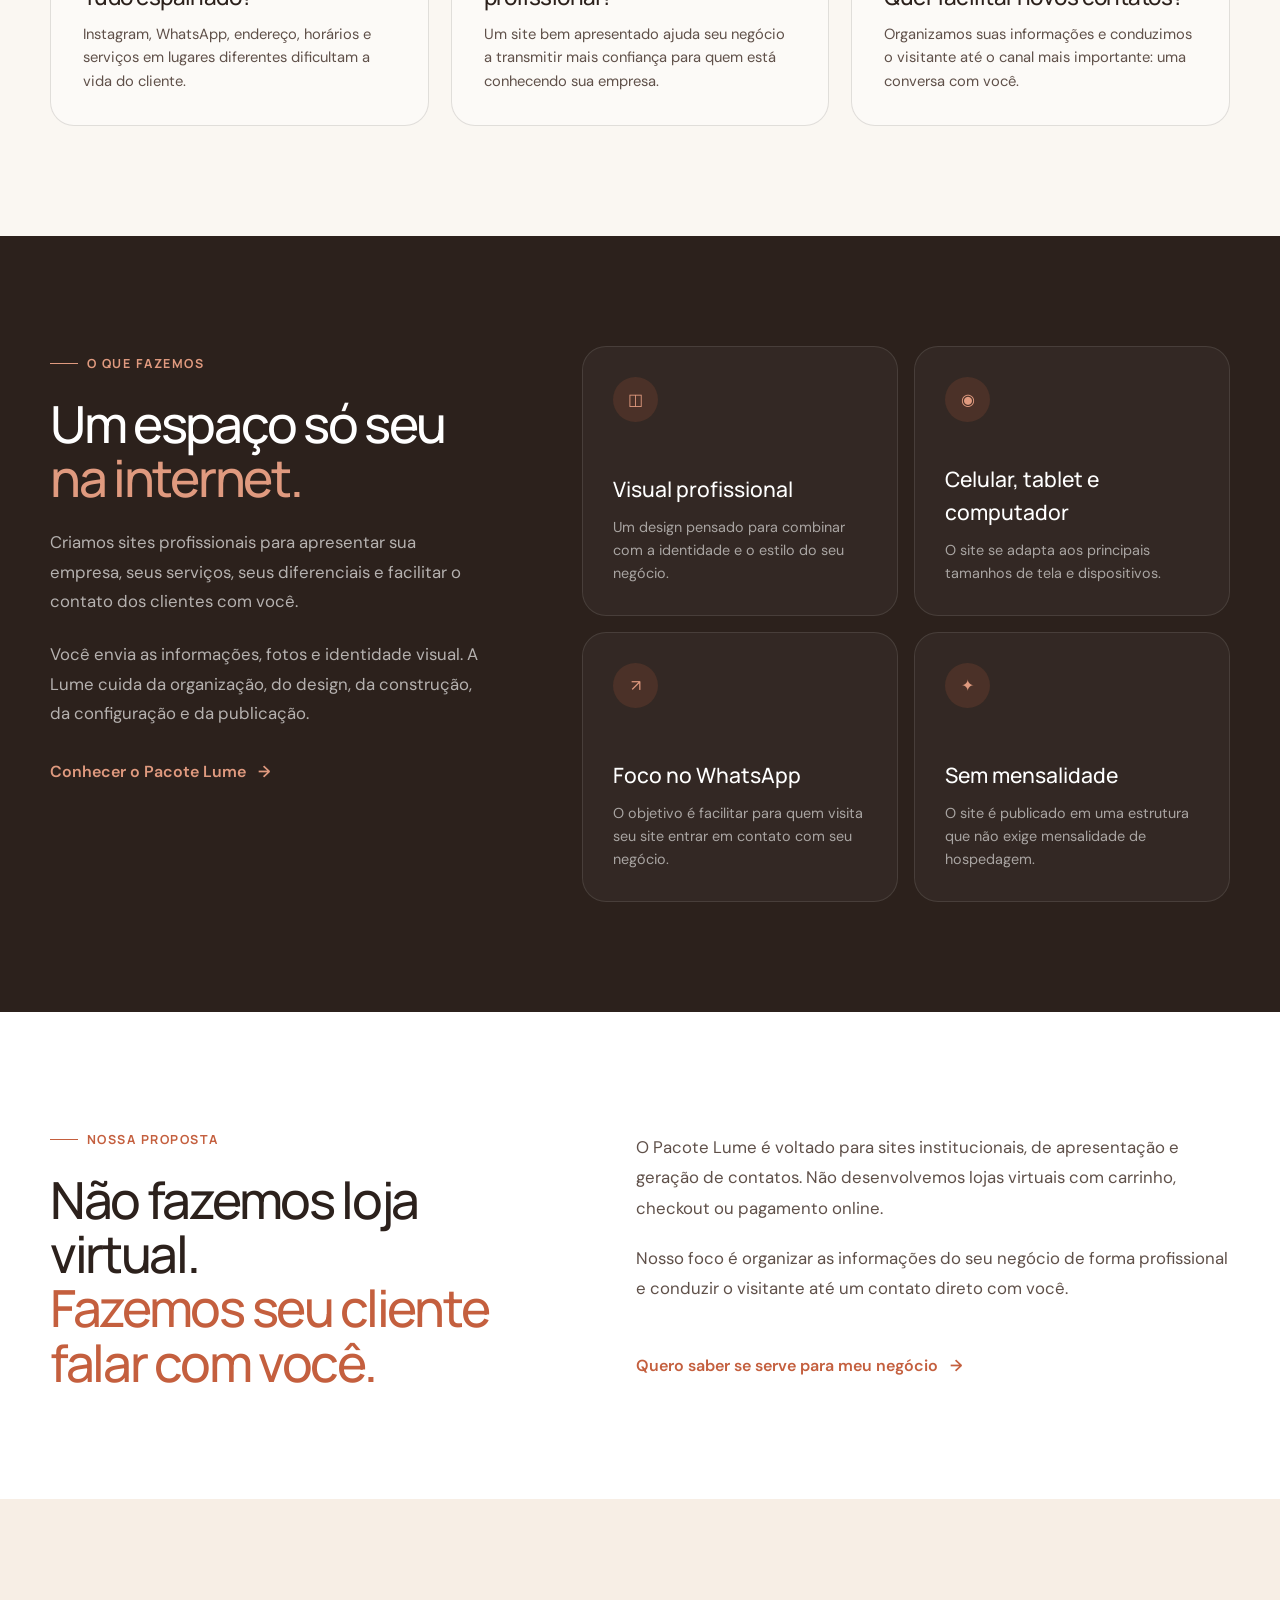
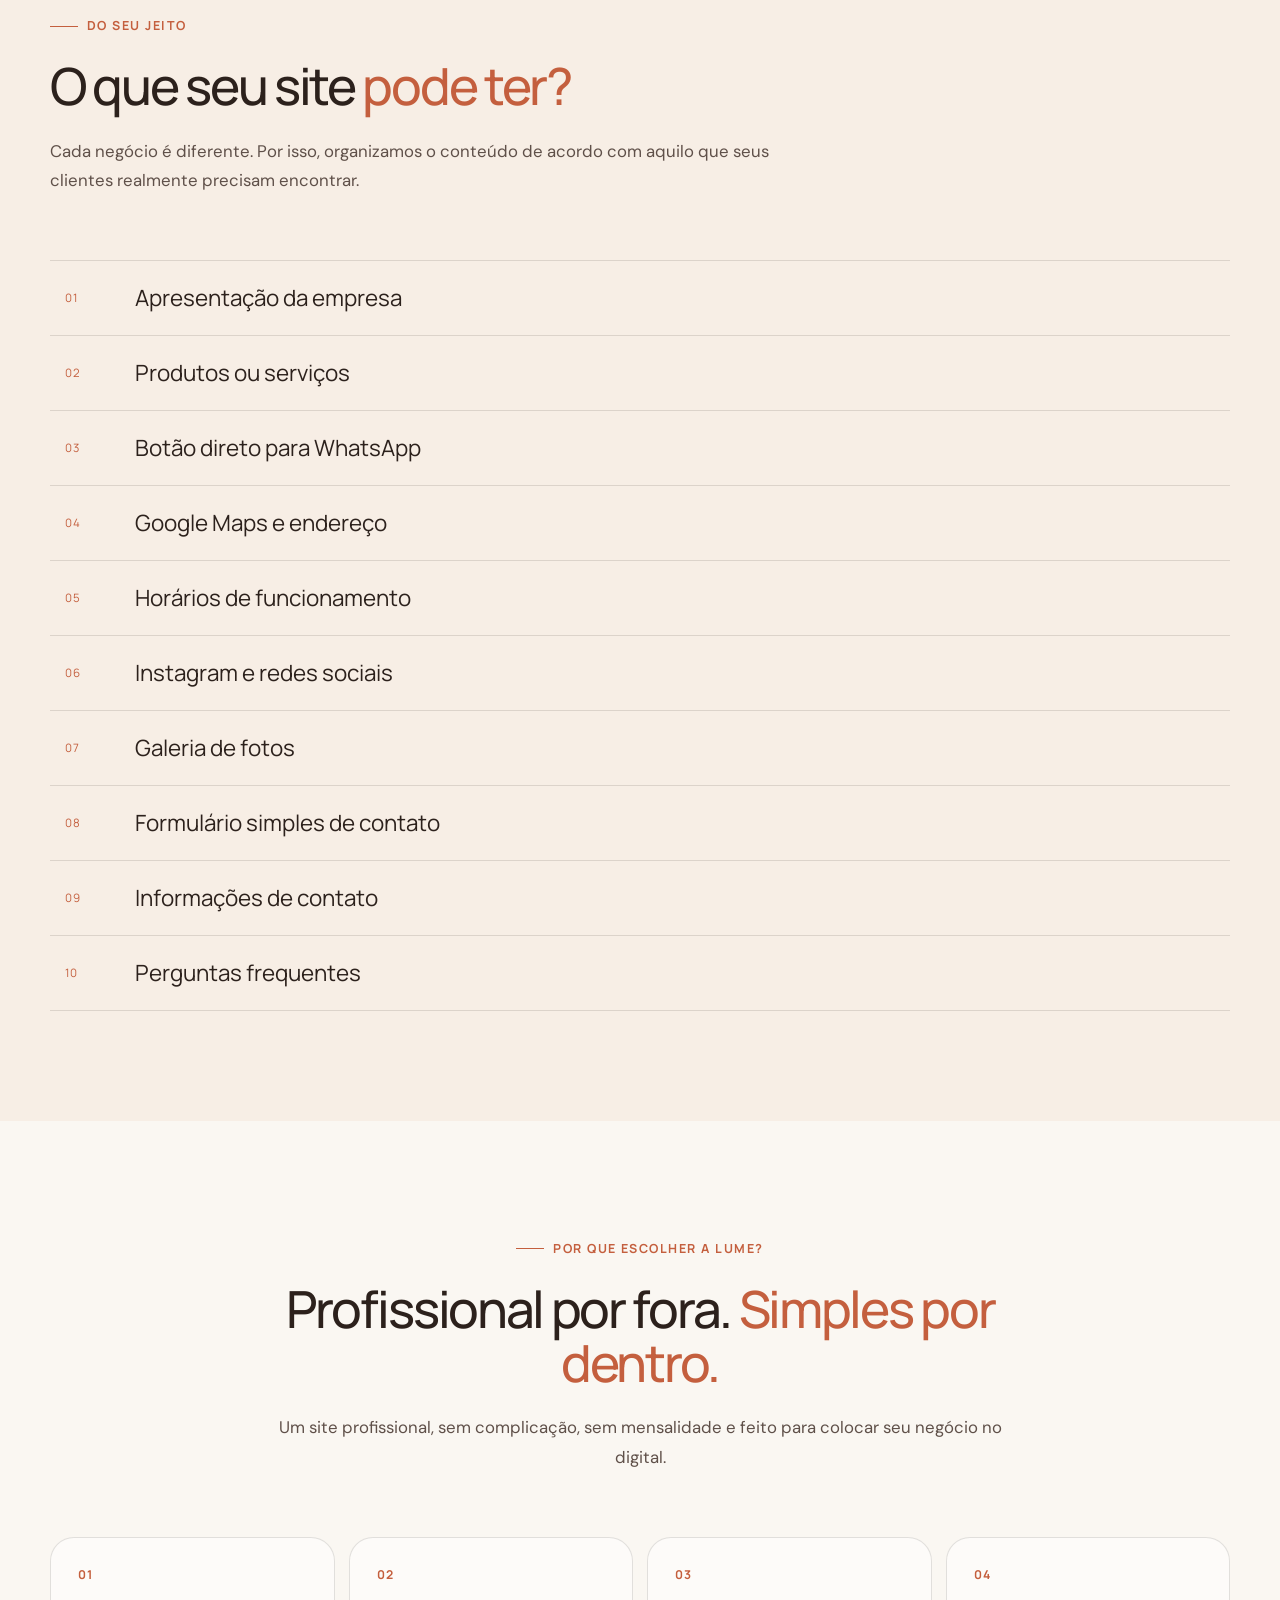
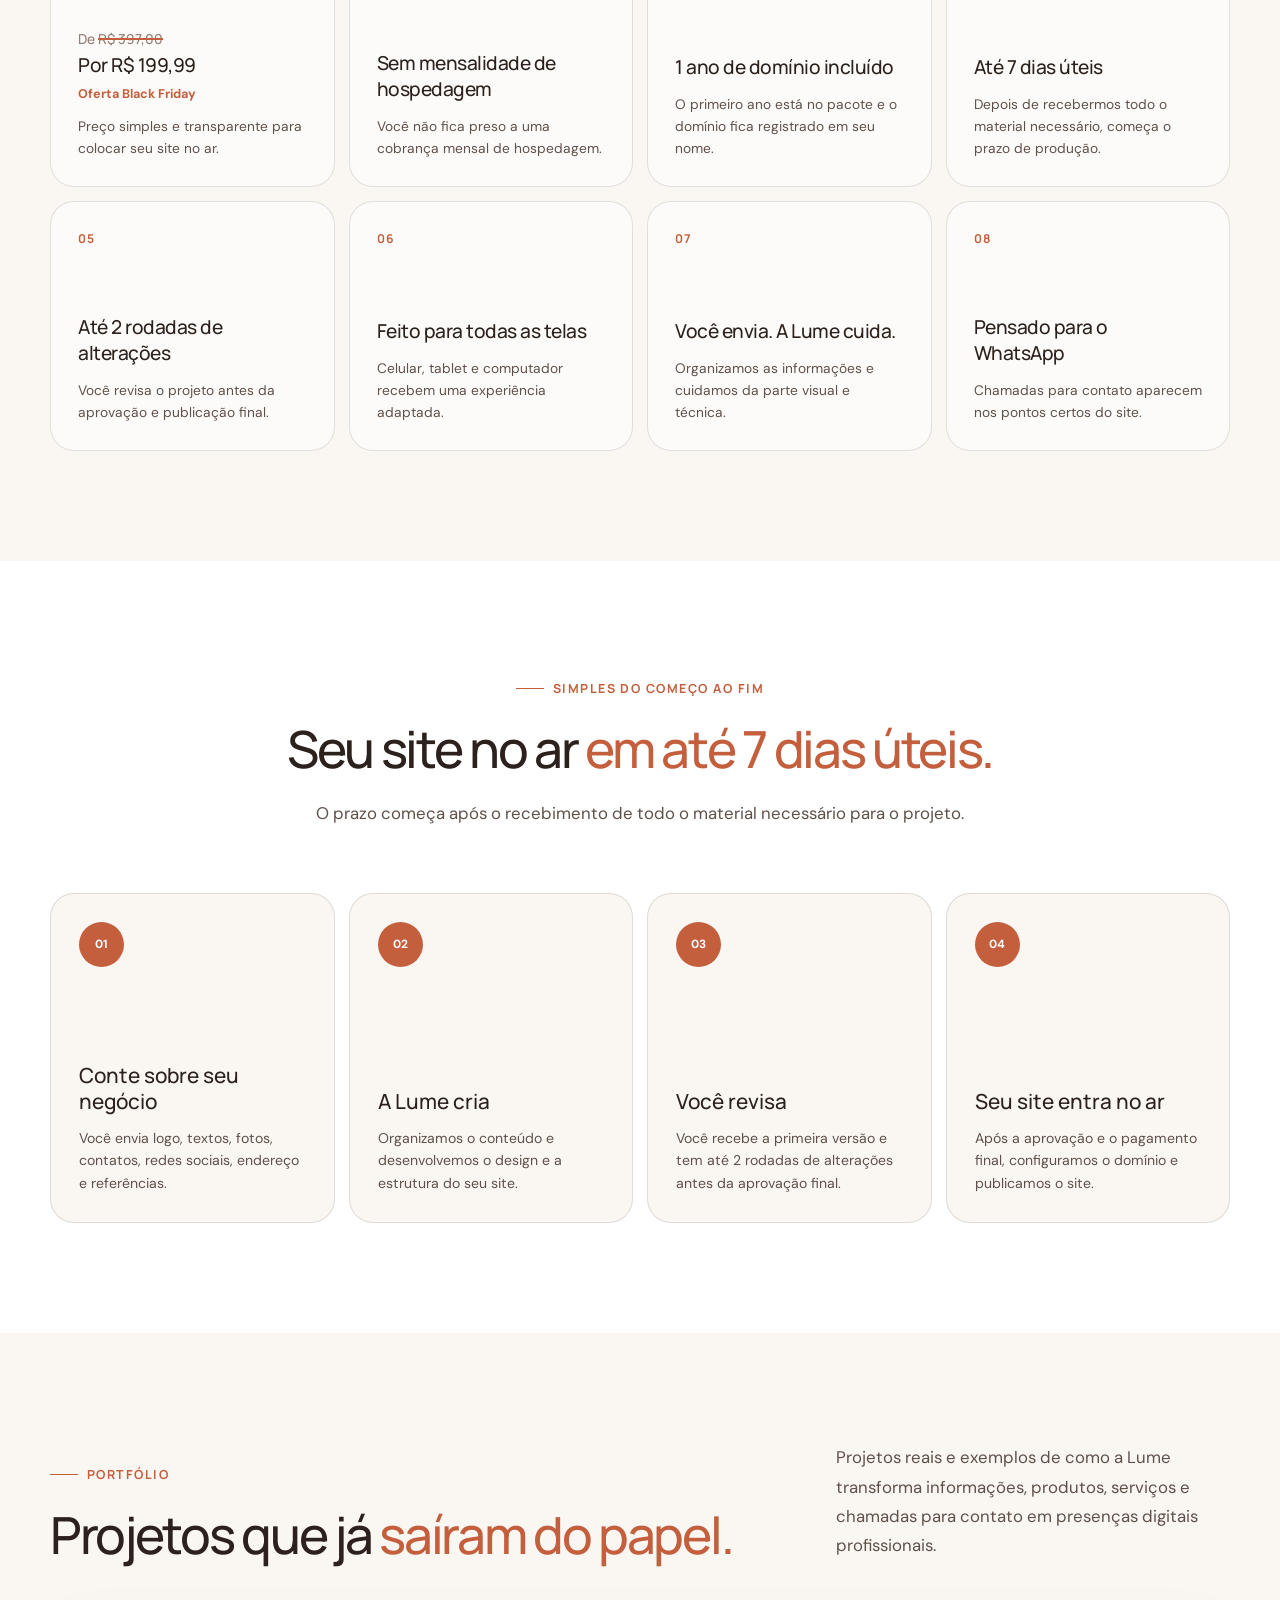
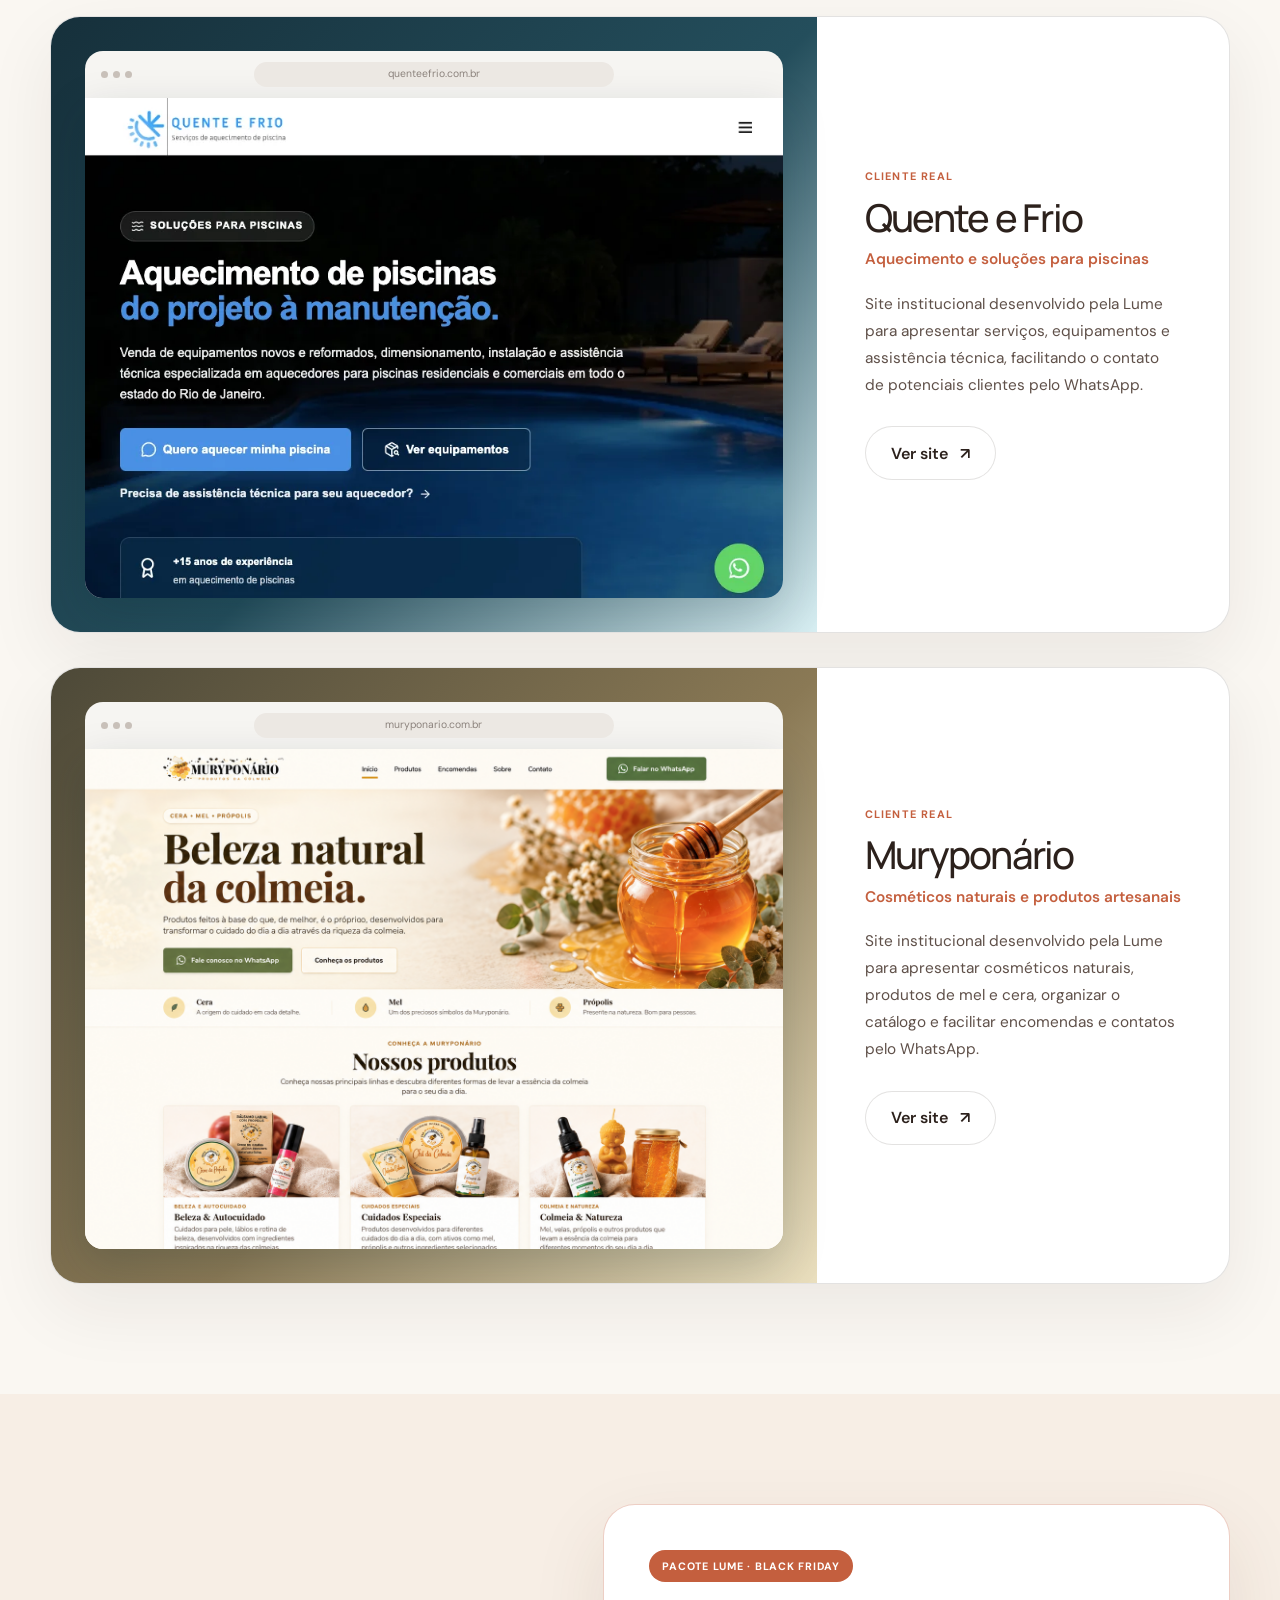
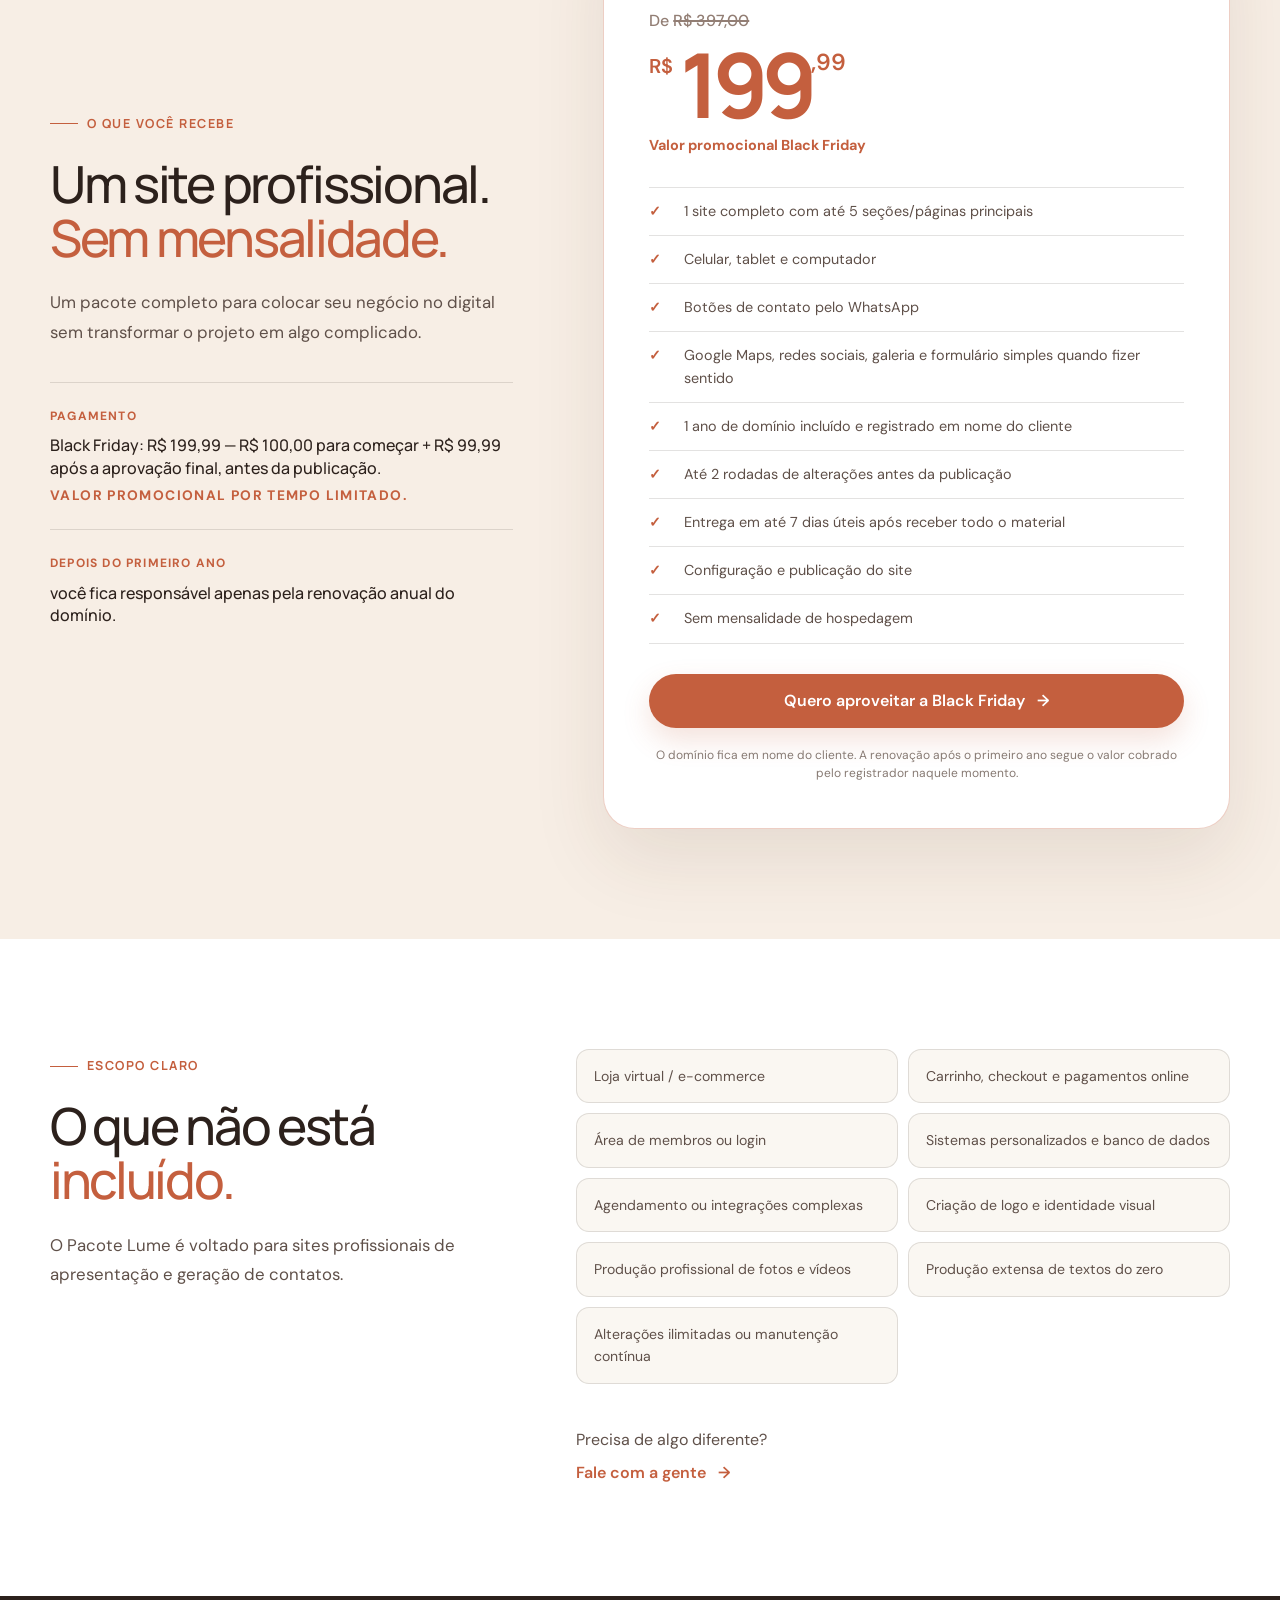
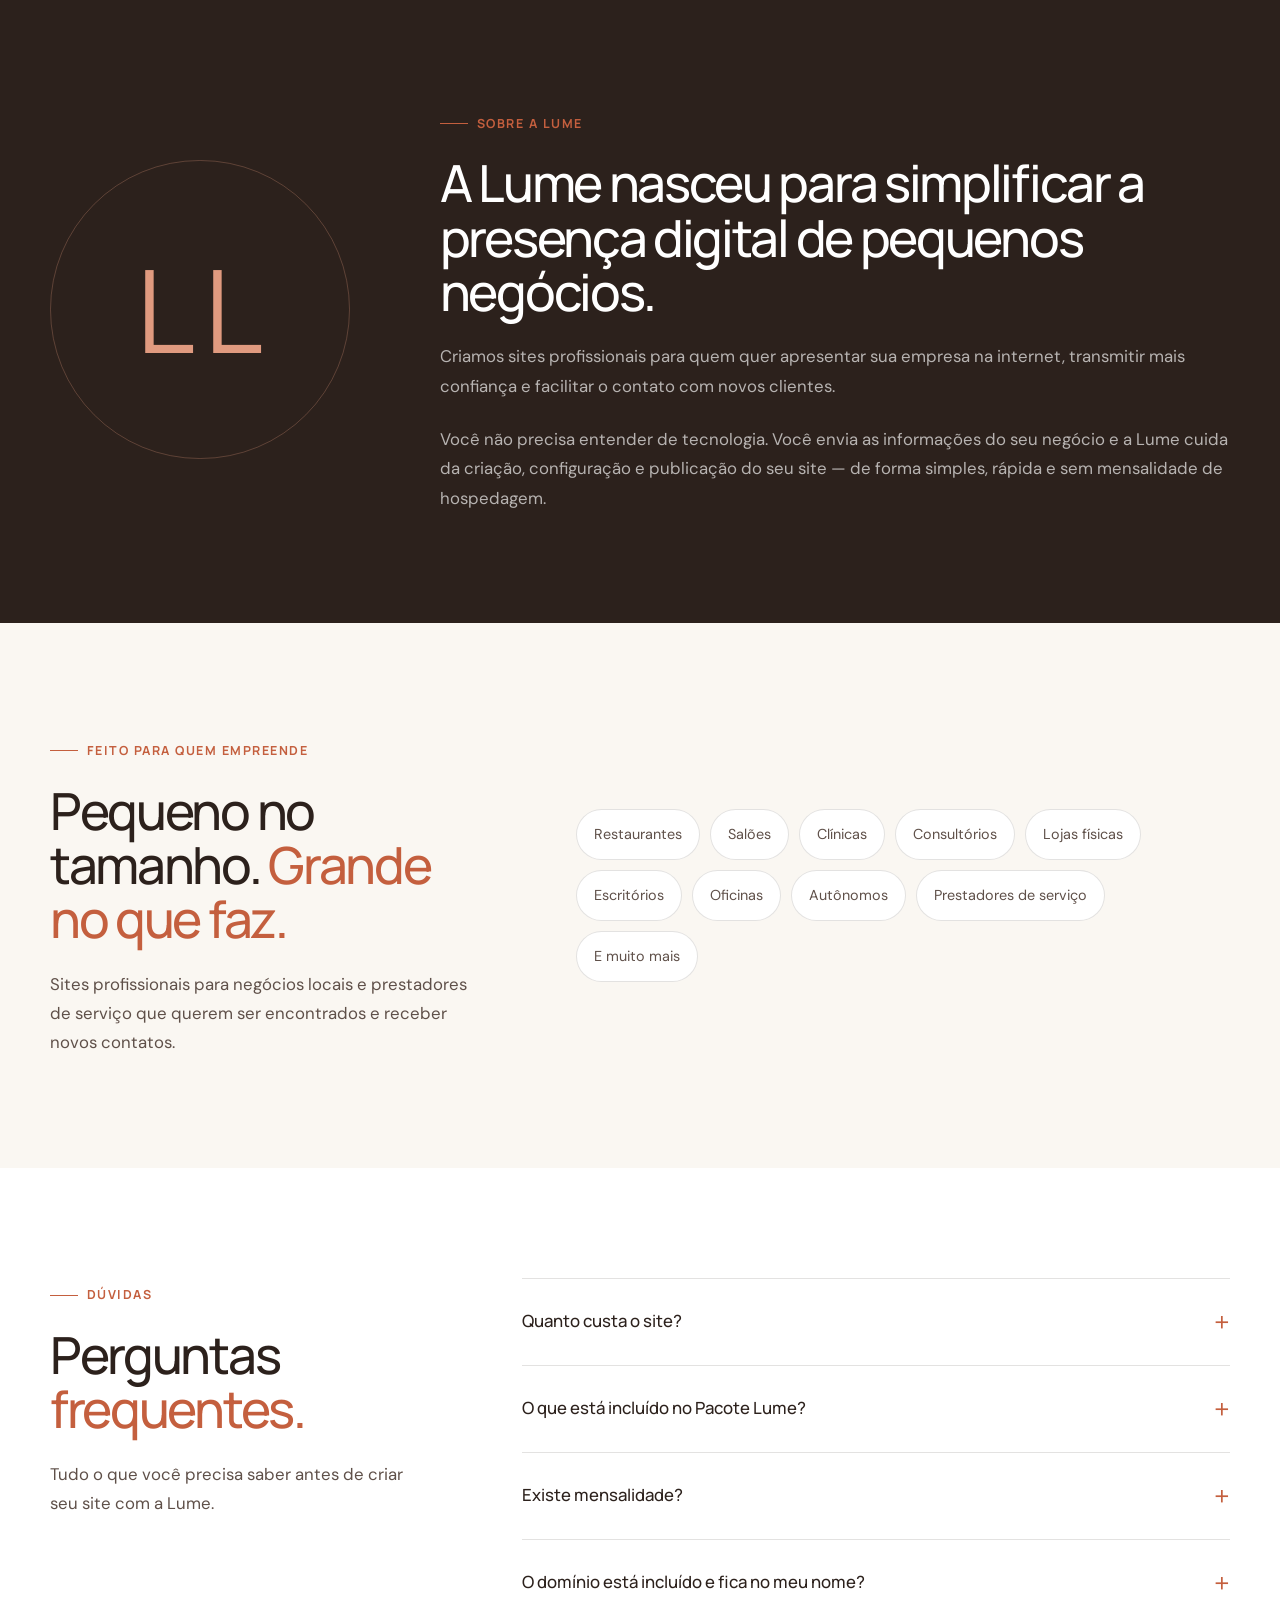
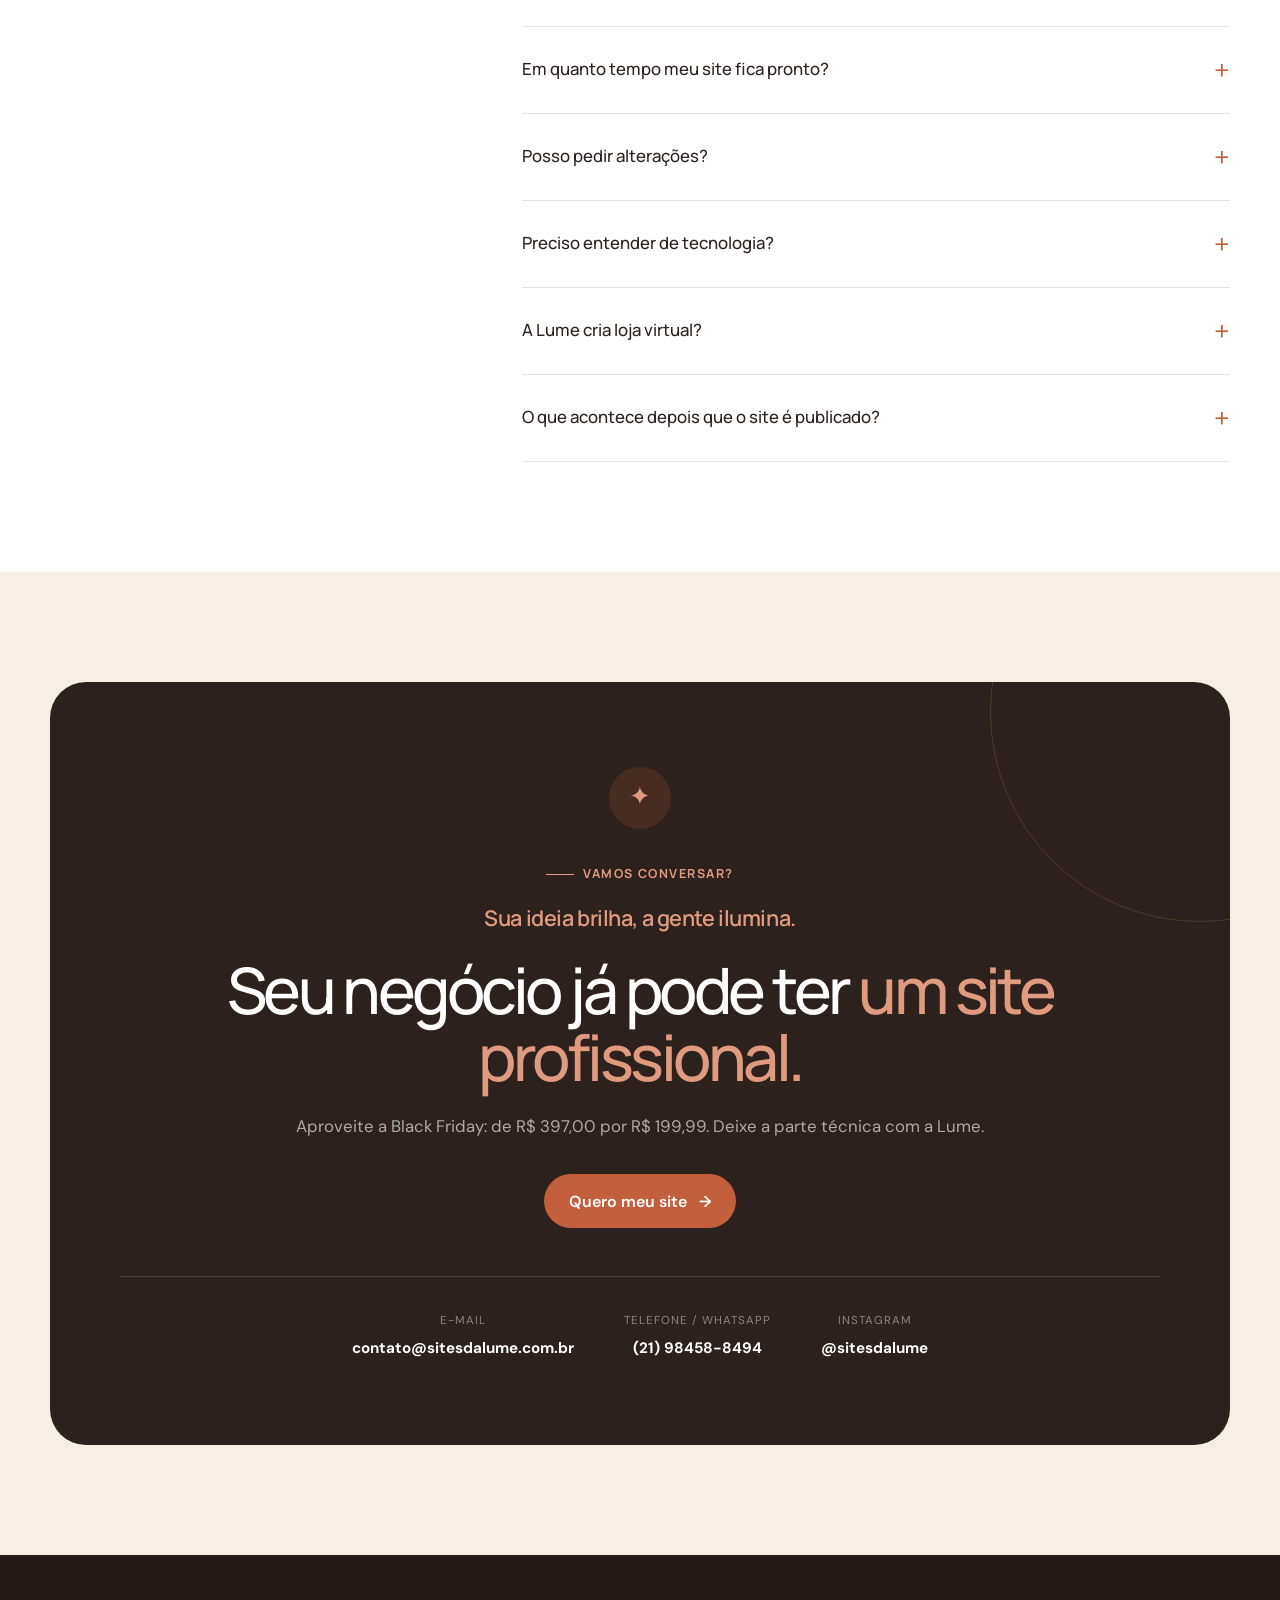
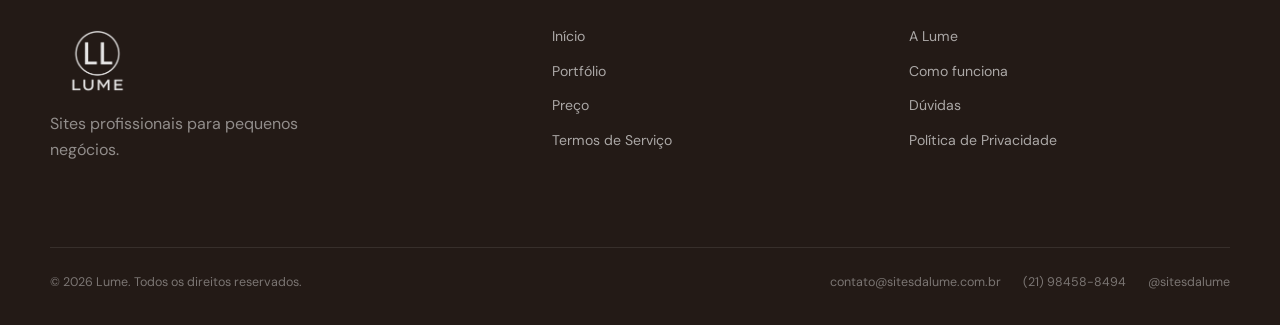
==== commit b25a5b03: "Atualiza site Lume para Black Friday" ====
--- a/index.html
+++ b/index.html
@@ -1,3 +1,4 @@
+
 <!DOCTYPE html>
 <html lang="pt-BR">
 <head>
@@ -5,7 +6,7 @@
     <meta name="viewport" content="width=device-width, initial-scale=1.0">
 
     <title>Lume | Sites profissionais para pequenos negócios</title>
-    <meta name="description" content="Criamos sites profissionais para pequenos negócios por R$397 ou 6x de R$73,25, sem mensalidade de hospedagem e com entrega em até 7 dias úteis.">
+    <meta name="description" content="Black Friday Lume: sites profissionais de R$ 397,00 por R$ 199,99, sem mensalidade de hospedagem e com entrega em até 7 dias úteis.">
     <meta name="theme-color" content="#f4e8dc">
     <meta name="robots" content="index, follow, max-image-preview:large">
 
@@ -16,17 +17,17 @@
     <meta property="og:locale" content="pt_BR">
     <meta property="og:site_name" content="Lume">
     <meta property="og:title" content="Lume | Sites profissionais para pequenos negócios">
-    <meta property="og:description" content="Tenha um site profissional por R$397 ou 6x de R$73,25, sem mensalidade de hospedagem.">
+    <meta property="og:description" content="Black Friday Lume: de R$ 397,00 por R$ 199,99. Site profissional sem mensalidade de hospedagem.">
     <meta property="og:url" content="https://sitesdalume.com.br/">
     <meta property="og:image" content="https://sitesdalume.com.br/imagens/lume-compartilhamento.jpg">
     <meta property="og:image:width" content="1200">
     <meta property="og:image:height" content="630">
-    <meta property="og:image:alt" content="Lume — Seu negócio merece ser visto. Sites profissionais por R$397 ou 6x de R$73,25.">
+    <meta property="og:image:alt" content="Lume — Black Friday: sites profissionais de R$ 397,00 por R$ 199,99.">
 
     <!-- X / TWITTER -->
     <meta name="twitter:card" content="summary_large_image">
     <meta name="twitter:title" content="Lume | Sites profissionais para pequenos negócios">
-    <meta name="twitter:description" content="Tenha um site profissional por R$397 ou 6x de R$73,25, sem mensalidade de hospedagem.">
+    <meta name="twitter:description" content="Black Friday Lume: de R$ 397,00 por R$ 199,99. Site profissional sem mensalidade de hospedagem.">
     <meta name="twitter:image" content="https://sitesdalume.com.br/imagens/lume-compartilhamento.jpg">
 
     <!-- FAVICON -->
@@ -43,6 +44,53 @@
 
     <link rel="stylesheet" href="style.css">
 
+    <!-- ESTILOS ESPECÍFICOS DA BLACK FRIDAY -->
+    <style>
+        .bf-old-price {
+            display: inline-block;
+            color: #826c6c;
+            font-size: 0.95rem;
+            font-weight: 500;
+        }
+
+        .bf-old-price s {
+            text-decoration: line-through;
+            text-decoration-thickness: 2px;
+        }
+
+        .bf-label {
+            display: inline-block;
+            padding: 0.3rem 0.65rem;
+            border-radius: 999px;
+            background: #231a20;
+            color: #ffffff;
+            font-size: 0.72rem;
+            font-style: normal;
+            font-weight: 700;
+            letter-spacing: 0.07em;
+        }
+
+        .bf-old-price-card {
+            margin: 1rem 0 0.2rem;
+            text-align: center;
+        }
+
+        .hero-offer .bf-old-price {
+            margin-right: 0.3rem;
+        }
+
+        .why-card .bf-old-price {
+            font-size: 0.86rem;
+        }
+
+        @media (max-width: 600px) {
+            .hero-offer .bf-label {
+                font-size: 0.65rem;
+            }
+        }
+    </style>
+
+    <!-- DADOS ESTRUTURADOS -->
     <script type="application/ld+json">
     {
       "@context": "https://schema.org",
@@ -154,9 +202,7 @@
 
     </header>
 
-
     <main id="conteudo">
-
 
         <!-- =================================================
              HERO
@@ -190,14 +236,19 @@
                         pelo WhatsApp.
                     </p>
 
+                    <!-- OFERTA BLACK FRIDAY -->
                     <div
                         class="hero-offer"
-                        aria-label="Oferta do Pacote Lume"
+                        aria-label="Oferta Black Friday do Pacote Lume"
                     >
-                        <strong>R$ 397,00</strong>
-
-                        <span class="installment-option installment-option-hero">
-                            ou 6x de R$ 73,25
+                        <span class="bf-old-price">
+                            De <s>R$ 397,00</s>
+                        </span>
+
+                        <strong>Por R$ 199,99</strong>
+
+                        <span class="bf-label">
+                            BLACK FRIDAY
                         </span>
 
                         <i></i>
@@ -210,7 +261,7 @@
                     <div class="hero-actions">
 
                         <a
-                            href="https://wa.me/5521984588494?text=Ol%C3%A1%2C%20Lume%21%20Tenho%20interesse%20no%20Pacote%20Lume%20por%20R%24%20397%20ou%206x%20de%20R%24%2073%2C25."
+                            href="https://wa.me/5521984588494?text=Ol%C3%A1%2C%20Lume%21%20Quero%20aproveitar%20a%20Black%20Friday%20do%20Pacote%20Lume%2C%20de%20R%24%20397%2C00%20por%20R%24%20199%2C99."
                             class="btn btn-primary"
                             target="_blank"
                             rel="noopener noreferrer"
@@ -255,7 +306,6 @@
 
                 </div>
 
-
                 <!-- MOCKUP -->
 
                 <div
@@ -300,15 +350,10 @@
                                 <div class="mock-copy">
 
                                     <div class="mock-small"></div>
-
                                     <div class="mock-title"></div>
-
                                     <div class="mock-title short"></div>
-
                                     <div class="mock-paragraph"></div>
-
                                     <div class="mock-paragraph small"></div>
-
                                     <div class="mock-button"></div>
 
                                 </div>
@@ -331,7 +376,6 @@
 
                     </div>
 
-
                     <div class="floating-card floating-card-one">
 
                         <span class="floating-icon">
@@ -347,7 +391,6 @@
                         </div>
 
                     </div>
-
 
                     <div class="floating-card floating-card-two">
 
@@ -372,7 +415,6 @@
             </div>
 
         </section>
-
 
         <!-- =================================================
              PRESENÇA DIGITAL
@@ -405,7 +447,6 @@
 
                 </div>
 
-
                 <div class="problem-grid">
 
                     <article class="problem-card reveal">
@@ -425,7 +466,6 @@
 
                     </article>
 
-
                     <article class="problem-card reveal">
 
                         <span class="number">
@@ -443,7 +483,6 @@
 
                     </article>
 
-
                     <article class="problem-card reveal">
 
                         <span class="number">
@@ -466,7 +505,6 @@
             </div>
 
         </section>
-
 
         <!-- =================================================
              O QUE FAZEMOS
@@ -512,7 +550,6 @@
 
                 </div>
 
-
                 <div class="site-features-grid">
 
                     <article class="feature-card reveal">
@@ -532,7 +569,6 @@
 
                     </article>
 
-
                     <article class="feature-card reveal">
 
                         <div class="feature-icon">
@@ -550,7 +586,6 @@
 
                     </article>
 
-
                     <article class="feature-card reveal">
 
                         <div class="feature-icon">
@@ -568,7 +603,6 @@
 
                     </article>
 
-
                     <article class="feature-card reveal">
 
                         <div class="feature-icon">
@@ -591,7 +625,6 @@
             </div>
 
         </section>
-
 
         <!-- =================================================
              NÃO FAZEMOS E-COMMERCE
@@ -615,7 +648,6 @@
                     </h2>
 
                 </div>
-
 
                 <div class="purpose-text reveal">
 
@@ -650,7 +682,6 @@
 
         </section>
 
-
         <!-- =================================================
              O QUE PODE TER
         ================================================== -->
@@ -678,7 +709,6 @@
 
                 </div>
 
-
                 <div class="included-grid">
 
                     <div class="included-item reveal">
@@ -736,7 +766,6 @@
             </div>
 
         </section>
-
 
         <!-- =================================================
              POR QUE A LUME
@@ -767,27 +796,32 @@
 
                 </div>
 
-
                 <div class="why-grid">
 
                     <article class="why-card reveal">
+
                         <span>01</span>
 
                         <h3>
-                            R$397
+                            <span class="bf-old-price">
+                                De <s>R$ 397,00</s>
+                            </span>
+                            <br>
+                            Por R$ 199,99
                         </h3>
 
                         <p class="installment-option installment-option-card">
-                            ou 6x de R$ 73,25
+                            Oferta Black Friday
                         </p>
 
                         <p>
                             Preço simples e transparente para colocar seu site no ar.
                         </p>
-                    </article>
-
+
+                    </article>
 
                     <article class="why-card reveal">
+
                         <span>02</span>
 
                         <h3>
@@ -797,10 +831,11 @@
                         <p>
                             Você não fica preso a uma cobrança mensal de hospedagem.
                         </p>
-                    </article>
-
+
+                    </article>
 
                     <article class="why-card reveal">
+
                         <span>03</span>
 
                         <h3>
@@ -811,10 +846,11 @@
                             O primeiro ano está no pacote e o domínio fica registrado
                             em seu nome.
                         </p>
-                    </article>
-
+
+                    </article>
 
                     <article class="why-card reveal">
+
                         <span>04</span>
 
                         <h3>
@@ -825,10 +861,11 @@
                             Depois de recebermos todo o material necessário,
                             começa o prazo de produção.
                         </p>
-                    </article>
-
+
+                    </article>
 
                     <article class="why-card reveal">
+
                         <span>05</span>
 
                         <h3>
@@ -838,10 +875,11 @@
                         <p>
                             Você revisa o projeto antes da aprovação e publicação final.
                         </p>
-                    </article>
-
+
+                    </article>
 
                     <article class="why-card reveal">
+
                         <span>06</span>
 
                         <h3>
@@ -851,10 +889,11 @@
                         <p>
                             Celular, tablet e computador recebem uma experiência adaptada.
                         </p>
-                    </article>
-
+
+                    </article>
 
                     <article class="why-card reveal">
+
                         <span>07</span>
 
                         <h3>
@@ -864,10 +903,11 @@
                         <p>
                             Organizamos as informações e cuidamos da parte visual e técnica.
                         </p>
-                    </article>
-
+
+                    </article>
 
                     <article class="why-card reveal">
+
                         <span>08</span>
 
                         <h3>
@@ -877,6 +917,7 @@
                         <p>
                             Chamadas para contato aparecem nos pontos certos do site.
                         </p>
+
                     </article>
 
                 </div>
@@ -884,7 +925,6 @@
             </div>
 
         </section>
-
 
         <!-- =================================================
              PROCESSO
@@ -915,7 +955,6 @@
 
                 </div>
 
-
                 <div class="process-grid">
 
                     <article class="process-card reveal">
@@ -935,7 +974,6 @@
 
                     </article>
 
-
                     <article class="process-card reveal">
 
                         <div class="process-number">
@@ -953,7 +991,6 @@
 
                     </article>
 
-
                     <article class="process-card reveal">
 
                         <div class="process-number">
@@ -971,7 +1008,6 @@
 
                     </article>
 
-
                     <article class="process-card reveal">
 
                         <div class="process-number">
@@ -994,7 +1030,6 @@
             </div>
 
         </section>
-
 
         <!-- =================================================
              PORTFÓLIO
@@ -1030,7 +1065,6 @@
 
                 </div>
 
-
                 <div class="portfolio-cases">
 
                     <article class="case-card reveal">
@@ -1065,7 +1099,6 @@
                             </div>
 
                         </div>
-
 
                         <div class="case-info">
 
@@ -1104,7 +1137,6 @@
 
                     </article>
 
-
                     <article class="case-card reveal">
 
                         <div class="case-preview case-preview-muryponario">
@@ -1137,7 +1169,6 @@
                             </div>
 
                         </div>
-
 
                         <div class="case-info">
 
@@ -1182,9 +1213,8 @@
 
         </section>
 
-
         <!-- =================================================
-             PREÇO
+             PREÇO - BLACK FRIDAY
         ================================================== -->
 
         <section
@@ -1210,7 +1240,6 @@
                         sem transformar o projeto em algo complicado.
                     </p>
 
-
                     <div class="pricing-highlight">
 
                         <span>
@@ -1218,16 +1247,16 @@
                         </span>
 
                         <strong>
-                            R$397: 50% para começar + 50% após a aprovação final,
+                            Black Friday: R$ 199,99 — R$ 100,00 para começar
+                            + R$ 99,99 após a aprovação final,
                             antes da publicação.
                         </strong>
 
                         <span class="installment-option installment-option-highlight">
-                            ou 6x de R$ 73,25
+                            Valor promocional por tempo limitado.
                         </span>
 
                     </div>
-
 
                     <div class="pricing-highlight">
 
@@ -1244,14 +1273,17 @@
 
                 </div>
 
-
                 <div class="price-card reveal">
 
                     <div class="price-card-top">
 
                         <span class="price-badge">
-                            PACOTE LUME
+                            PACOTE LUME · BLACK FRIDAY
                         </span>
+
+                        <p class="bf-old-price bf-old-price-card">
+                            De <s>R$ 397,00</s>
+                        </p>
 
                         <div class="price">
 
@@ -1260,21 +1292,20 @@
                             </small>
 
                             <strong>
-                                397
+                                199
                             </strong>
 
                             <span>
-                                ,00
+                                ,99
                             </span>
 
                         </div>
 
                         <p class="installment-option installment-option-price">
-                            ou 6x de R$ 73,25
+                            Valor promocional Black Friday
                         </p>
 
                     </div>
-
 
                     <div class="price-features">
 
@@ -1328,19 +1359,17 @@
 
                     </div>
 
-
                     <a
-                        href="https://wa.me/5521984588494?text=Ol%C3%A1%2C%20Lume%21%20Quero%20come%C3%A7ar%20meu%20site%20com%20o%20Pacote%20Lume%20de%20R%24%20397%20ou%206x%20de%20R%24%2073%2C25."
+                        href="https://wa.me/5521984588494?text=Ol%C3%A1%2C%20Lume%21%20Quero%20aproveitar%20a%20Black%20Friday%20do%20Pacote%20Lume%2C%20de%20R%24%20397%2C00%20por%20R%24%20199%2C99."
                         target="_blank"
                         rel="noopener noreferrer"
                         class="btn btn-price"
                         data-track="whatsapp"
                         data-placement="preco"
                     >
-                        Quero começar meu site
+                        Quero aproveitar a Black Friday
                         <span>→</span>
                     </a>
-
 
                     <p class="price-note">
                         O domínio fica em nome do cliente.
@@ -1354,7 +1383,6 @@
 
         </section>
 
-
         <!-- =================================================
              NÃO INCLUÍDO
         ================================================== -->
@@ -1384,7 +1412,6 @@
 
                 </div>
 
-
                 <div class="scope-list reveal">
 
                     <span>
@@ -1424,7 +1451,6 @@
                     </span>
 
                 </div>
-
 
                 <div class="scope-cta reveal">
 
@@ -1450,7 +1476,6 @@
 
         </section>
 
-
         <!-- =================================================
              SOBRE A LUME
         ================================================== -->
@@ -1468,7 +1493,6 @@
                 >
                     LL
                 </div>
-
 
                 <div class="about-copy reveal">
 
@@ -1501,7 +1525,6 @@
 
         </section>
 
-
         <!-- =================================================
              PARA QUEM É
         ================================================== -->
@@ -1528,7 +1551,6 @@
                     </p>
 
                 </div>
-
 
                 <div class="business-list reveal">
 
@@ -1549,7 +1571,6 @@
 
         </section>
 
-
         <!-- =================================================
              FAQ
         ================================================== -->
@@ -1579,9 +1600,7 @@
 
                 </div>
 
-
                 <div class="faq-list">
-
 
                     <article class="faq-item reveal">
 
@@ -1601,19 +1620,17 @@
                         <div class="faq-answer">
 
                             <p>
-                                O valor do Pacote Lume é R$397,00.
-                                <span class="installment-option installment-option-faq">
-                                    ou 6x de R$ 73,25
-                                </span>
-                                No valor de R$397, o pagamento é dividido em 50%
-                                para iniciar o projeto e 50% após a aprovação final,
+                                Na Black Friday, o Pacote Lume está
+                                de R$ 397,00 por R$ 199,99.
+                                O pagamento promocional é dividido em
+                                R$ 100,00 para iniciar o projeto e
+                                R$ 99,99 após a aprovação final,
                                 antes da publicação.
                             </p>
 
                         </div>
 
                     </article>
-
 
                     <article class="faq-item reveal">
 
@@ -1646,7 +1663,6 @@
 
                     </article>
 
-
                     <article class="faq-item reveal">
 
                         <button
@@ -1674,7 +1690,6 @@
 
                     </article>
 
-
                     <article class="faq-item reveal">
 
                         <button
@@ -1703,7 +1718,6 @@
 
                     </article>
 
-
                     <article class="faq-item reveal">
 
                         <button
@@ -1731,7 +1745,6 @@
 
                     </article>
 
-
                     <article class="faq-item reveal">
 
                         <button
@@ -1760,7 +1773,6 @@
 
                     </article>
 
-
                     <article class="faq-item reveal">
 
                         <button
@@ -1788,7 +1800,6 @@
 
                     </article>
 
-
                     <article class="faq-item reveal">
 
                         <button
@@ -1817,7 +1828,6 @@
 
                     </article>
 
-
                     <article class="faq-item reveal">
 
                         <button
@@ -1852,7 +1862,6 @@
 
         </section>
 
-
         <!-- =================================================
              CONTATO
         ================================================== -->
@@ -1884,17 +1893,15 @@
                     </h2>
 
                     <p>
-                        Comece seu site por R$397 e deixe a parte técnica
-                        com a Lume.
-                        <span class="installment-option installment-option-contact">
-                            ou 6x de R$ 73,25
-                        </span>
+                        Aproveite a Black Friday: de R$ 397,00
+                        por R$ 199,99.
+                        Deixe a parte técnica com a Lume.
                     </p>
 
                     <div class="contact-actions">
 
                         <a
-                            href="https://wa.me/5521984588494?text=Ol%C3%A1%2C%20Lume%21%20Quero%20come%C3%A7ar%20meu%20site%20por%20R%24%20397%20ou%206x%20de%20R%24%2073%2C25."
+                            href="https://wa.me/5521984588494?text=Ol%C3%A1%2C%20Lume%21%20Quero%20aproveitar%20a%20Black%20Friday%20do%20Pacote%20Lume%2C%20de%20R%24%20397%2C00%20por%20R%24%20199%2C99."
                             class="btn btn-contact"
                             target="_blank"
                             rel="noopener noreferrer"
@@ -1907,7 +1914,6 @@
 
                     </div>
 
-
                     <div class="contact-details">
 
                         <a
@@ -1925,7 +1931,6 @@
 
                         </a>
 
-
                         <a
                             href="tel:+5521984588494"
                             class="contact-detail"
@@ -1940,7 +1945,6 @@
                             </strong>
 
                         </a>
-
 
                         <a
                             href="https://www.instagram.com/sitesdalume/"
@@ -1970,7 +1974,6 @@
 
     </main>
 
-
     <!-- =====================================================
          FOOTER
     ====================================================== -->
@@ -1995,7 +1998,6 @@
 
             </div>
 
-
             <div class="footer-links">
 
                 <a href="#inicio">
@@ -2031,7 +2033,6 @@
                 </a>
 
             </div>
-
 
             <div class="footer-bottom">
 
@@ -2066,7 +2067,6 @@
         </div>
 
     </footer>
-
 
     <!-- =====================================================
          WHATSAPP FLUTUANTE
@@ -2098,8 +2098,7 @@
 
     </a>
 
-
     <script src="script.js"></script>
 
 </body>
-</html>+</html>
--- a/style.css
+++ b/style.css
@@ -1,11 +1,12 @@
+
 /* =========================================================
-   LUME â€” STYLE.CSS
+   LUME — STYLE.CSS
    Desktop + Tablet + Mobile
 ========================================================= */
 
 
 /* =========================================================
-   RESET + VARIÃVEIS
+   RESET + VARIÁVEIS
 ========================================================= */
 
 *,
@@ -245,7 +246,7 @@
 
 
 /* =========================================================
-   BOTÃ•ES
+   BOTÕES
 ========================================================= */
 
 .btn {
@@ -336,7 +337,7 @@
 
 
 /* =========================================================
-   CORREÃ‡ÃƒO DE EMOJIS NO IOS
+   CORREÇÃO DE EMOJIS NO IOS
 ========================================================= */
 
 .feature-icon,
@@ -634,7 +635,6 @@
     letter-spacing: -0.02em;
 }
 
-
 .hero-content h1 {
     max-width: 700px;
 
@@ -668,6 +668,7 @@
 
     line-height: 1.75;
 }
+
 
 .hero-offer {
     width: fit-content;
@@ -1222,7 +1223,7 @@
 
 
 /* =========================================================
-   PRESENÃ‡A DIGITAL
+   PRESENÇA DIGITAL
 ========================================================= */
 
 .problem-grid {
@@ -1639,7 +1640,7 @@
 
 
 /* =========================================================
-   PORTFÃ“LIO
+   PORTFÓLIO
 ========================================================= */
 
 .portfolio-section {
@@ -1819,7 +1820,7 @@
 
 
 /* =========================================================
-   PREÃ‡O
+   PREÇO
 ========================================================= */
 
 .pricing-section {
@@ -2172,7 +2173,7 @@
 
 
 /* =========================================================
-   PARA QUEM Ã‰
+   PARA QUEM É
 ========================================================= */
 
 .business-section {
@@ -2655,7 +2656,7 @@
 
 
 /* =========================================================
-   ANIMAÃ‡Ã•ES
+   ANIMAÇÕES
 ========================================================= */
 
 .reveal {
@@ -2676,7 +2677,7 @@
 
 
 /* =========================================================
-   PÃGINAS LEGAIS
+   PÁGINAS LEGAIS
 ========================================================= */
 
 .legal-page {
@@ -3322,7 +3323,7 @@
     }
 
 
-    /* PRESENÃ‡A DIGITAL */
+    /* PRESENÇA DIGITAL */
 
     .problem-grid {
         grid-template-columns: 1fr;
@@ -3509,7 +3510,7 @@
     }
 
 
-    /* PORTFÃ“LIO */
+    /* PORTFÓLIO */
 
     .portfolio-heading {
         gap: 14px;
@@ -3578,7 +3579,7 @@
     }
 
 
-    /* PREÃ‡O */
+    /* PREÇO */
 
     .pricing-container {
         gap: 38px;
@@ -3714,7 +3715,7 @@
     }
 
 
-    /* PARA QUEM Ã‰ */
+    /* PARA QUEM É */
 
     .business-container {
         gap: 30px;
@@ -3955,162 +3956,470 @@
 
 
 /* =========================================================
-   CELULARES PEQUENOS
+   BLACK FRIDAY LUME
+   Preço anterior: R$ 397,00
+   Preço promocional: R$ 199,99
 ========================================================= */
 
+
+/* =========================================================
+   PREÇO ANTIGO RISCADO
+========================================================= */
+
+.bf-old-price {
+    display: inline-block;
+
+    color: #927e74;
+
+    font-size: 0.92rem;
+
+    font-weight: 500;
+
+    line-height: 1.5;
+}
+
+.bf-old-price s {
+    color: inherit;
+
+    text-decoration: line-through;
+
+    text-decoration-color: var(--terracotta);
+
+    text-decoration-thickness: 2px;
+
+    text-decoration-skip-ink: none;
+}
+
+
+/* =========================================================
+   SELO BLACK FRIDAY
+========================================================= */
+
+.bf-label {
+    display: inline-flex;
+
+    align-items: center;
+
+    justify-content: center;
+
+    width: fit-content;
+
+    padding: 6px 11px;
+
+    border-radius: 999px;
+
+    background: var(--brown);
+
+    color: #ffffff;
+
+    font-family: "Manrope", sans-serif;
+
+    font-size: 0.68rem;
+
+    font-style: normal;
+
+    font-weight: 700;
+
+    line-height: 1.2;
+
+    letter-spacing: 0.08em;
+
+    white-space: nowrap;
+}
+
+
+/* =========================================================
+   OFERTA BLACK FRIDAY NO HERO
+========================================================= */
+
+.hero-content .hero-offer {
+    width: fit-content;
+
+    max-width: 100%;
+
+    display: flex;
+
+    align-items: center;
+
+    flex-wrap: wrap;
+
+    column-gap: 11px;
+
+    row-gap: 9px;
+
+    margin-top: 27px;
+
+    padding: 13px 16px;
+
+    border:
+        1px solid rgba(196, 95, 62, 0.28);
+
+    border-radius: 18px;
+
+    background:
+        rgba(255, 255, 255, 0.72);
+
+    box-shadow:
+        0 10px 30px rgba(75, 45, 30, 0.05);
+}
+
+.hero-offer .bf-old-price {
+    margin-right: 0;
+
+    font-size: 0.85rem;
+}
+
+.hero-offer > strong {
+    color: var(--terracotta);
+
+    font-family: "Manrope", sans-serif;
+
+    font-size: 1.12rem;
+
+    font-weight: 800;
+
+    letter-spacing: -0.025em;
+
+    white-space: nowrap;
+}
+
+.hero-offer .bf-label {
+    background: var(--terracotta);
+
+    color: #ffffff;
+}
+
+.hero-offer > i {
+    flex-shrink: 0;
+}
+
+
+/* =========================================================
+   BLACK FRIDAY NO CARD "POR QUE A LUME"
+========================================================= */
+
+.why-card .bf-old-price {
+    margin-bottom: 3px;
+
+    color: #927e74;
+
+    font-family: "Manrope", sans-serif;
+
+    font-size: 0.82rem;
+
+    font-weight: 500;
+
+    letter-spacing: 0;
+}
+
+.why-card h3 {
+    line-height: 1.35;
+}
+
+.why-card h3 .bf-old-price s {
+    text-decoration-color: var(--terracotta);
+}
+
+
+/* =========================================================
+   CARD PRINCIPAL DE PREÇOS
+========================================================= */
+
+.pricing-section .price-card {
+    border:
+        1px solid rgba(196, 95, 62, 0.3);
+
+    background: #ffffff;
+
+    box-shadow:
+        0 30px 75px rgba(75, 45, 30, 0.1);
+}
+
+.price-card .price-badge {
+    display: inline-flex;
+
+    align-items: center;
+
+    justify-content: center;
+
+    max-width: 100%;
+
+    padding: 9px 13px;
+
+    border-radius: 999px;
+
+    background: var(--terracotta);
+
+    color: #ffffff;
+
+    font-size: 0.67rem;
+
+    font-weight: 700;
+
+    line-height: 1.35;
+
+    letter-spacing: 0.07em;
+
+    text-align: center;
+}
+
+
+/* PREÇO ANTERIOR */
+
+.price-card-top > .bf-old-price-card {
+    display: block;
+
+    margin-top: 27px;
+
+    margin-bottom: 6px;
+
+    color: #927e74;
+
+    font-size: 1rem;
+
+    text-align: left;
+}
+
+.bf-old-price-card s {
+    color: #927e74;
+
+    text-decoration-color: var(--terracotta);
+
+    text-decoration-thickness: 2px;
+}
+
+
+/* PREÇO PROMOCIONAL */
+
+.price-card .price {
+    display: flex;
+
+    align-items: flex-start;
+
+    justify-content: flex-start;
+
+    flex-wrap: nowrap;
+
+    gap: 0;
+
+    margin-top: 3px;
+
+    color: var(--terracotta);
+
+    line-height: 1;
+}
+
+.price-card .price small {
+    margin-top: 17px;
+
+    margin-right: 7px;
+
+    color: var(--terracotta);
+
+    font-size: 1.25rem;
+
+    font-weight: 600;
+}
+
+.price-card .price strong {
+    color: var(--terracotta);
+
+    font-family: "Manrope", sans-serif;
+
+    font-size: clamp(4.5rem, 7vw, 6.5rem);
+
+    font-weight: 700;
+
+    line-height: 1;
+
+    letter-spacing: -0.075em;
+}
+
+.price-card .price > span {
+    margin-top: 12px;
+
+    color: var(--terracotta);
+
+    font-size: 1.45rem;
+
+    font-weight: 600;
+}
+
+
+/* BOTÃO DE CONTRATAÇÃO */
+
+.price-card .btn-price {
+    background: var(--terracotta);
+
+    color: #ffffff;
+
+    box-shadow:
+        0 12px 28px rgba(196, 95, 62, 0.18);
+
+    transition:
+        background 0.25s ease,
+        transform 0.25s ease,
+        box-shadow 0.25s ease;
+}
+
+.price-card .btn-price:hover {
+    background: var(--terracotta-dark);
+
+    color: #ffffff;
+
+    transform: translateY(-2px);
+
+    box-shadow:
+        0 16px 32px rgba(196, 95, 62, 0.23);
+}
+
+
+/* =========================================================
+   RESPONSIVIDADE - TABLETS
+========================================================= */
+
+@media (max-width: 900px) {
+
+    .hero-content .hero-offer {
+        max-width: 100%;
+
+        row-gap: 10px;
+    }
+
+    .price-card .price strong {
+        font-size: clamp(4.3rem, 9vw, 6rem);
+    }
+
+}
+
+
+/* =========================================================
+   RESPONSIVIDADE - CELULARES
+========================================================= */
+
+@media (max-width: 620px) {
+
+    .hero-content .hero-offer {
+        width: 100%;
+
+        padding: 13px;
+
+        column-gap: 9px;
+
+        row-gap: 9px;
+
+        border-radius: 15px;
+    }
+
+    .hero-offer .bf-old-price {
+        font-size: 0.79rem;
+    }
+
+    .hero-offer > strong {
+        font-size: 1rem;
+    }
+
+    .hero-offer .bf-label {
+        padding: 5px 9px;
+
+        font-size: 0.63rem;
+    }
+
+    .why-card .bf-old-price {
+        font-size: 0.79rem;
+    }
+
+    .price-card-top > .bf-old-price-card {
+        margin-top: 22px;
+
+        font-size: 0.9rem;
+    }
+
+    .price-card .price-badge {
+        padding: 8px 11px;
+
+        font-size: 0.61rem;
+
+        letter-spacing: 0.05em;
+    }
+
+    .price-card .price small {
+        margin-top: 12px;
+
+        margin-right: 5px;
+
+        font-size: 1.05rem;
+    }
+
+    .price-card .price strong {
+        font-size: clamp(3.8rem, 14vw, 4.8rem);
+    }
+
+    .price-card .price > span {
+        margin-top: 9px;
+
+        font-size: 1.15rem;
+    }
+
+}
+
+
+/* =========================================================
+   RESPONSIVIDADE - CELULARES PEQUENOS
+========================================================= */
+
 @media (max-width: 420px) {
 
-    .container {
-        width:
-            calc(100% - 28px);
-    }
-
-    .hero {
-        padding-top: 103px;
-    }
-
-    .hero-content h1 {
-        font-size:
-            clamp(2.75rem, 13vw, 3.35rem);
-    }
-
-    .hero-text {
+    .hero-content .hero-offer {
+        padding: 11px;
+
+        gap: 8px;
+    }
+
+    .hero-offer .bf-old-price {
+        font-size: 0.75rem;
+    }
+
+    .hero-offer > strong {
         font-size: 0.95rem;
     }
 
-    .hero-offer {
-        font-size: 0.72rem;
-    }
-
-    .hero-offer strong {
-        font-size: 0.9rem;
-    }
-
-
-    .hero-offer .installment-option-hero {
-        width: 100%;
-
-        margin-top: 1px;
-
-        font-size: 0.7rem;
-    }
-
-    .price-card-top > .installment-option-price {
-        font-size: 0.83rem;
-    }
-
-    .faq-answer .installment-option-faq,
-    .contact-box .installment-option-contact {
-        font-size: 0.8rem;
-    }
-
-    .hero-visual {
-        min-height: 330px;
-    }
-
-    .mock-hero {
-        min-height: 180px;
-    }
-
-    .mock-image {
-        height: 122px;
-    }
-
-    .mock-cards div {
-        height: 49px;
-    }
-
-    .section-heading h2,
-    .portfolio-heading h2,
-    .business-copy h2,
-    .faq-heading h2,
-    .site-showcase-copy h2,
-    .purpose-copy h2,
-    .pricing-copy h2,
-    .scope-copy h2,
-    .about-copy h2 {
-        font-size:
-            clamp(1.9rem, 9.2vw, 2.35rem);
-    }
-
-    .price strong {
-        font-size: 4rem;
-    }
-
-    .footer-links {
-        grid-template-columns: 1fr;
+    .hero-offer .bf-label {
+        font-size: 0.6rem;
+    }
+
+    .price-card .price strong {
+        font-size: clamp(3.5rem, 14vw, 4.1rem);
     }
 
 }
 
 
 /* =========================================================
-   CELULARES MUITO PEQUENOS
+   RESPONSIVIDADE - CELULARES MUITO PEQUENOS
 ========================================================= */
 
 @media (max-width: 360px) {
 
-    .hero-content h1 {
-        font-size: 2.6rem;
-    }
-
-    .hero-offer {
-        padding:
-            10px 11px;
-    }
-
-    .hero-offer i {
-        display: none;
-    }
-
-    .language-toggle {
-        min-width: 57px;
-
-        padding-inline: 5px;
-    }
-
-    .menu-button {
-        width: 38px;
-        height: 38px;
-    }
-
-    .price strong {
-        font-size: 3.7rem;
+    .hero-offer > strong {
+        font-size: 0.88rem;
+    }
+
+    .price-card .price strong {
+        font-size: 3.5rem;
+    }
+
+    .price-card .price small {
+        font-size: 0.95rem;
+    }
+
+    .price-card .price > span {
+        font-size: 1.05rem;
     }
 
 }
 
 
 /* =========================================================
-   REDUZIR ANIMAÃ‡Ã•ES
+   FIM DOS ESTILOS BLACK FRIDAY LUME
 ========================================================= */
-
-@media (prefers-reduced-motion: reduce) {
-
-    html {
-        scroll-behavior: auto;
-    }
-
-    *,
-    *::before,
-    *::after {
-        animation-duration:
-            0.01ms !important;
-
-        animation-iteration-count:
-            1 !important;
-
-        transition-duration:
-            0.01ms !important;
-
-        scroll-behavior:
-            auto !important;
-    }
-
-    .reveal {
-        opacity: 1;
-
-        transform: none;
-    }
-
-}
